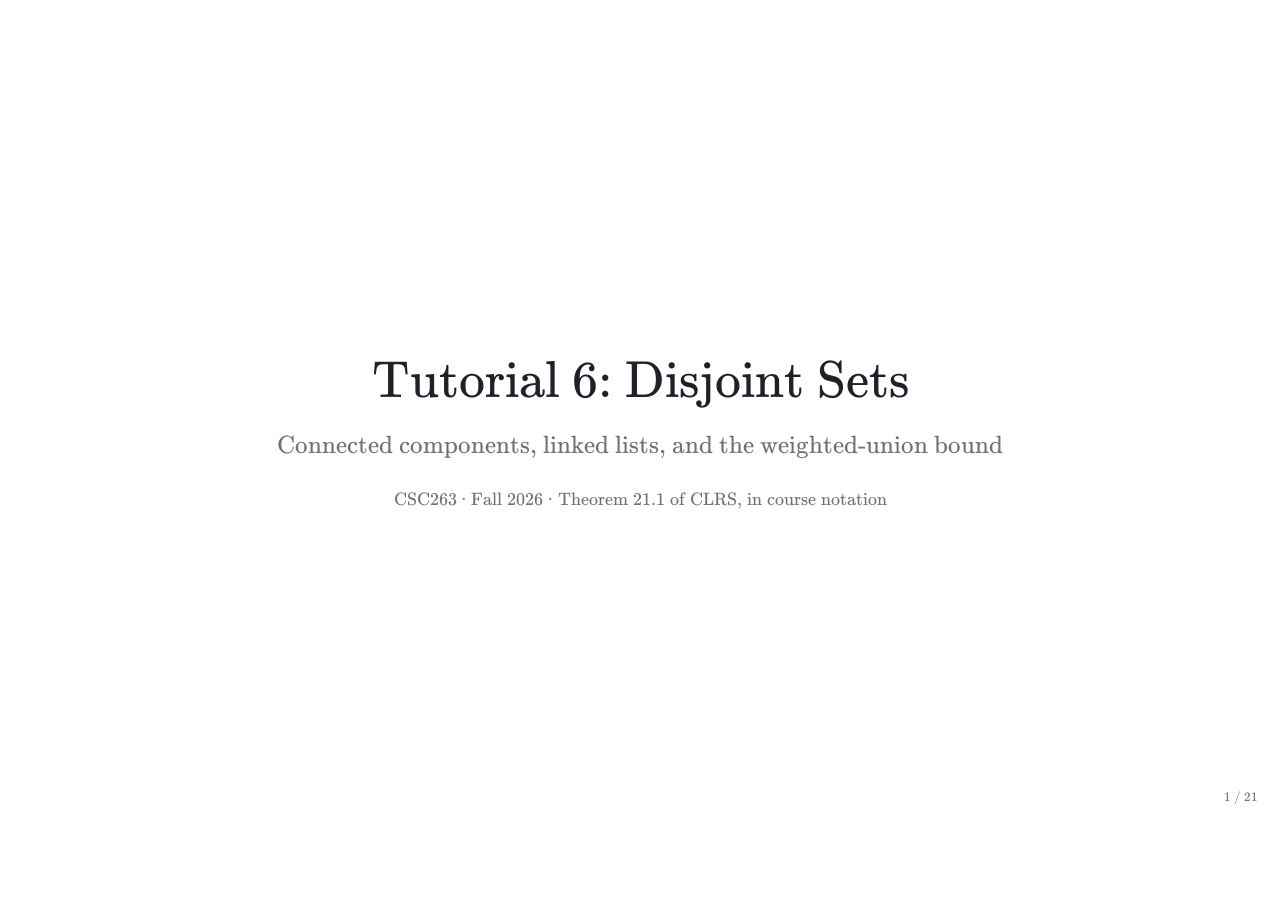
==== tutorials/csc263-t6-disjoint-sets/index.html @ 209a86c3 "Add CSC263 Tutorial 6 slides: disjoint sets Animated slide deck for Tutorial 6 (UNION/FIND): connect" ====
<!doctype html>
<html lang="en">
<head>
<meta charset="utf-8">
<meta name="viewport" content="width=device-width, initial-scale=1, viewport-fit=cover">
<title>Tutorial 6: Disjoint Sets</title>
<style>
@font-face{font-display:block;font-family:KaTeX_AMS;font-style:normal;font-weight:400;src:url([data-uri]) format("woff2")}@font-face{font-display:block;font-family:KaTeX_Caligraphic;font-style:normal;font-weight:700;src:url([data-uri]) format("woff2")}@font-face{font-display:block;font-family:KaTeX_Caligraphic;font-style:normal;font-weight:400;src:url([data-uri]) format("woff2")}@font-face{font-display:block;font-family:KaTeX_Fraktur;font-style:normal;font-weight:700;src:url([data-uri]) format("woff2")}@font-face{font-display:block;font-family:KaTeX_Fraktur;font-style:normal;font-weight:400;src:url([data-uri]) format("woff2")}@font-face{font-display:block;font-family:KaTeX_Main;font-style:normal;font-weight:700;src:url([data-uri]) format("woff2")}@font-face{font-display:block;font-family:KaTeX_Main;font-style:italic;font-weight:700;src:url([data-uri]) format("woff2")}@font-face{font-display:block;font-family:KaTeX_Main;font-style:italic;font-weight:400;src:url([data-uri]) format("woff2")}@font-face{font-display:block;font-family:KaTeX_Main;font-style:normal;font-weight:400;src:url([data-uri]) format("woff2")}@font-face{font-display:block;font-family:KaTeX_Math;font-style:italic;font-weight:700;src:url([data-uri]) format("woff2")}@font-face{font-display:block;font-family:KaTeX_Math;font-style:italic;font-weight:400;src:url([data-uri]) format("woff2")}@font-face{font-display:block;font-family:"KaTeX_SansSerif";font-style:normal;font-weight:700;src:url([data-uri]) format("woff2")}@font-face{font-display:block;font-family:"KaTeX_SansSerif";font-style:italic;font-weight:400;src:url([data-uri]) format("woff2")}@font-face{font-display:block;font-family:"KaTeX_SansSerif";font-style:normal;font-weight:400;src:url([data-uri]) format("woff2")}@font-face{font-display:block;font-family:KaTeX_Script;font-style:normal;font-weight:400;src:url([data-uri]) format("woff2")}@font-face{font-display:block;font-family:KaTeX_Size1;font-style:normal;font-weight:400;src:url([data-uri]) format("woff2")}@font-face{font-display:block;font-family:KaTeX_Size2;font-style:normal;font-weight:400;src:url([data-uri]) format("woff2")}@font-face{font-display:block;font-family:KaTeX_Size3;font-style:normal;font-weight:400;src:url([data-uri]) format("woff2")}@font-face{font-display:block;font-family:KaTeX_Size4;font-style:normal;font-weight:400;src:url([data-uri]) format("woff2")}@font-face{font-display:block;font-family:KaTeX_Typewriter;font-style:normal;font-weight:400;src:url([data-uri]) format("woff2")}.katex{font:normal 1.21em KaTeX_Main,math,Times New Roman,serif;line-height:1.2;position:relative;text-indent:0;text-rendering:auto}.katex *{-ms-high-contrast-adjust:none!important;border-color:currentColor}.katex .katex-version:after{content:"0.19.0"}.katex .katex-mathml{border:0;-webkit-clip-path:inset(50%);clip-path:inset(50%);height:1px;overflow:hidden;padding:0;position:absolute;width:1px}.katex .katex-html>.katex-newline{display:block}.katex .katex-base{position:relative;white-space:nowrap;width:-webkit-min-content;width:-moz-min-content;width:min-content}.katex .katex-base,.katex .katex-strut{display:inline-block}.katex .textbf{font-weight:700}.katex .textit{font-style:italic}.katex .textrm{font-family:KaTeX_Main}.katex .textsf{font-family:KaTeX_SansSerif}.katex .texttt{font-family:KaTeX_Typewriter}.katex .mathnormal{font-family:KaTeX_Math;font-style:italic}.katex .mathit{font-family:KaTeX_Main;font-style:italic}.katex .mathrm{font-style:normal}.katex .mathbf{font-family:KaTeX_Main;font-weight:700}.katex .boldsymbol{font-family:KaTeX_Math;font-style:italic;font-weight:700}.katex .amsrm,.katex .mathbb,.katex .textbb{font-family:KaTeX_AMS}.katex .mathcal{font-family:KaTeX_Caligraphic}.katex .mathfrak,.katex .textfrak{font-family:KaTeX_Fraktur}.katex .mathboldfrak,.katex .textboldfrak{font-family:KaTeX_Fraktur;font-weight:700}.katex .mathtt{font-family:KaTeX_Typewriter}.katex .mathscr,.katex .textscr{font-family:KaTeX_Script}.katex .mathsf,.katex .textsf{font-family:KaTeX_SansSerif}.katex .mathboldsf,.katex .textboldsf{font-family:KaTeX_SansSerif;font-weight:700}.katex .mathitsf,.katex .mathsfit,.katex .textitsf{font-family:KaTeX_SansSerif;font-style:italic}.katex .mainrm{font-family:KaTeX_Main;font-style:normal}.katex .vlist-t{border-collapse:collapse;display:inline-table;table-layout:fixed}.katex .vlist-r{display:table-row}.katex .vlist{display:table-cell;position:relative;vertical-align:bottom}.katex .vlist>span{display:block;height:0;position:relative}.katex .vlist>span>span{display:inline-block}.katex .vlist>span>.pstrut{overflow:hidden;width:0}.katex .vlist-t2{margin-right:-2px}.katex .vlist-s{display:table-cell;font-size:1px;min-width:2px;vertical-align:bottom;width:2px}.katex .katex-vbox{align-items:baseline;display:inline-flex;flex-direction:column}.katex .katex-thinbox{display:inline-flex;flex-direction:row;max-width:0;width:0}.katex .msupsub{text-align:left}.katex .mfrac>span>span{text-align:center}.katex .mfrac .frac-line{border-bottom-style:solid;display:inline-block;width:100%}.katex .katex-hdashline,.katex .katex-hline,.katex .katex-overline .overline-line,.katex .katex-rule,.katex .katex-underline .underline-line,.katex .mfrac .frac-line{min-height:1px}.katex .mspace{display:inline-block}.katex .katex-smash{display:inline;line-height:0}.katex .clap,.katex .llap,.katex .rlap{position:relative;width:0}.katex .clap>.katex-inner,.katex .llap>.katex-inner,.katex .rlap>.katex-inner{position:absolute}.katex .clap>.katex-fix,.katex .llap>.katex-fix,.katex .rlap>.katex-fix{display:inline-block}.katex .llap>.katex-inner{right:0}.katex .clap>.katex-inner,.katex .rlap>.katex-inner{left:0}.katex .clap>.katex-inner>span{margin-left:-50%;margin-right:50%}.katex .katex-rule{border:0 solid;display:inline-block;position:relative}.katex .katex-hline,.katex .katex-overline .overline-line,.katex .katex-underline .underline-line{border-bottom-style:solid;display:inline-block;width:100%}.katex .katex-hdashline{border-bottom-style:dashed;display:inline-block;width:100%}.katex .sqrt>.katex-root{margin-left:.2777777778em;margin-right:-.5555555556em}.katex .fontsize-ensurer.reset-size1.size1,.katex .katex-sizing.reset-size1.size1{font-size:1em}.katex .fontsize-ensurer.reset-size1.size2,.katex .katex-sizing.reset-size1.size2{font-size:1.2em}.katex .fontsize-ensurer.reset-size1.size3,.katex .katex-sizing.reset-size1.size3{font-size:1.4em}.katex .fontsize-ensurer.reset-size1.size4,.katex .katex-sizing.reset-size1.size4{font-size:1.6em}.katex .fontsize-ensurer.reset-size1.size5,.katex .katex-sizing.reset-size1.size5{font-size:1.8em}.katex .fontsize-ensurer.reset-size1.size6,.katex .katex-sizing.reset-size1.size6{font-size:2em}.katex .fontsize-ensurer.reset-size1.size7,.katex .katex-sizing.reset-size1.size7{font-size:2.4em}.katex .fontsize-ensurer.reset-size1.size8,.katex .katex-sizing.reset-size1.size8{font-size:2.88em}.katex .fontsize-ensurer.reset-size1.size9,.katex .katex-sizing.reset-size1.size9{font-size:3.456em}.katex .fontsize-ensurer.reset-size1.size10,.katex .katex-sizing.reset-size1.size10{font-size:4.148em}.katex .fontsize-ensurer.reset-size1.size11,.katex .katex-sizing.reset-size1.size11{font-size:4.976em}.katex .fontsize-ensurer.reset-size2.size1,.katex .katex-sizing.reset-size2.size1{font-size:.8333333333em}.katex .fontsize-ensurer.reset-size2.size2,.katex .katex-sizing.reset-size2.size2{font-size:1em}.katex .fontsize-ensurer.reset-size2.size3,.katex .katex-sizing.reset-size2.size3{font-size:1.1666666667em}.katex .fontsize-ensurer.reset-size2.size4,.katex .katex-sizing.reset-size2.size4{font-size:1.3333333333em}.katex .fontsize-ensurer.reset-size2.size5,.katex .katex-sizing.reset-size2.size5{font-size:1.5em}.katex .fontsize-ensurer.reset-size2.size6,.katex .katex-sizing.reset-size2.size6{font-size:1.6666666667em}.katex .fontsize-ensurer.reset-size2.size7,.katex .katex-sizing.reset-size2.size7{font-size:2em}.katex .fontsize-ensurer.reset-size2.size8,.katex .katex-sizing.reset-size2.size8{font-size:2.4em}.katex .fontsize-ensurer.reset-size2.size9,.katex .katex-sizing.reset-size2.size9{font-size:2.88em}.katex .fontsize-ensurer.reset-size2.size10,.katex .katex-sizing.reset-size2.size10{font-size:3.4566666667em}.katex .fontsize-ensurer.reset-size2.size11,.katex .katex-sizing.reset-size2.size11{font-size:4.1466666667em}.katex .fontsize-ensurer.reset-size3.size1,.katex .katex-sizing.reset-size3.size1{font-size:.7142857143em}.katex .fontsize-ensurer.reset-size3.size2,.katex .katex-sizing.reset-size3.size2{font-size:.8571428571em}.katex .fontsize-ensurer.reset-size3.size3,.katex .katex-sizing.reset-size3.size3{font-size:1em}.katex .fontsize-ensurer.reset-size3.size4,.katex .katex-sizing.reset-size3.size4{font-size:1.1428571429em}.katex .fontsize-ensurer.reset-size3.size5,.katex .katex-sizing.reset-size3.size5{font-size:1.2857142857em}.katex .fontsize-ensurer.reset-size3.size6,.katex .katex-sizing.reset-size3.size6{font-size:1.4285714286em}.katex .fontsize-ensurer.reset-size3.size7,.katex .katex-sizing.reset-size3.size7{font-size:1.7142857143em}.katex .fontsize-ensurer.reset-size3.size8,.katex .katex-sizing.reset-size3.size8{font-size:2.0571428571em}.katex .fontsize-ensurer.reset-size3.size9,.katex .katex-sizing.reset-size3.size9{font-size:2.4685714286em}.katex .fontsize-ensurer.reset-size3.size10,.katex .katex-sizing.reset-size3.size10{font-size:2.9628571429em}.katex .fontsize-ensurer.reset-size3.size11,.katex .katex-sizing.reset-size3.size11{font-size:3.5542857143em}.katex .fontsize-ensurer.reset-size4.size1,.katex .katex-sizing.reset-size4.size1{font-size:.625em}.katex .fontsize-ensurer.reset-size4.size2,.katex .katex-sizing.reset-size4.size2{font-size:.75em}.katex .fontsize-ensurer.reset-size4.size3,.katex .katex-sizing.reset-size4.size3{font-size:.875em}.katex .fontsize-ensurer.reset-size4.size4,.katex .katex-sizing.reset-size4.size4{font-size:1em}.katex .fontsize-ensurer.reset-size4.size5,.katex .katex-sizing.reset-size4.size5{font-size:1.125em}.katex .fontsize-ensurer.reset-size4.size6,.katex .katex-sizing.reset-size4.size6{font-size:1.25em}.katex .fontsize-ensurer.reset-size4.size7,.katex .katex-sizing.reset-size4.size7{font-size:1.5em}.katex .fontsize-ensurer.reset-size4.size8,.katex .katex-sizing.reset-size4.size8{font-size:1.8em}.katex .fontsize-ensurer.reset-size4.size9,.katex .katex-sizing.reset-size4.size9{font-size:2.16em}.katex .fontsize-ensurer.reset-size4.size10,.katex .katex-sizing.reset-size4.size10{font-size:2.5925em}.katex .fontsize-ensurer.reset-size4.size11,.katex .katex-sizing.reset-size4.size11{font-size:3.11em}.katex .fontsize-ensurer.reset-size5.size1,.katex .katex-sizing.reset-size5.size1{font-size:.5555555556em}.katex .fontsize-ensurer.reset-size5.size2,.katex .katex-sizing.reset-size5.size2{font-size:.6666666667em}.katex .fontsize-ensurer.reset-size5.size3,.katex .katex-sizing.reset-size5.size3{font-size:.7777777778em}.katex .fontsize-ensurer.reset-size5.size4,.katex .katex-sizing.reset-size5.size4{font-size:.8888888889em}.katex .fontsize-ensurer.reset-size5.size5,.katex .katex-sizing.reset-size5.size5{font-size:1em}.katex .fontsize-ensurer.reset-size5.size6,.katex .katex-sizing.reset-size5.size6{font-size:1.1111111111em}.katex .fontsize-ensurer.reset-size5.size7,.katex .katex-sizing.reset-size5.size7{font-size:1.3333333333em}.katex .fontsize-ensurer.reset-size5.size8,.katex .katex-sizing.reset-size5.size8{font-size:1.6em}.katex .fontsize-ensurer.reset-size5.size9,.katex .katex-sizing.reset-size5.size9{font-size:1.92em}.katex .fontsize-ensurer.reset-size5.size10,.katex .katex-sizing.reset-size5.size10{font-size:2.3044444444em}.katex .fontsize-ensurer.reset-size5.size11,.katex .katex-sizing.reset-size5.size11{font-size:2.7644444444em}.katex .fontsize-ensurer.reset-size6.size1,.katex .katex-sizing.reset-size6.size1{font-size:.5em}.katex .fontsize-ensurer.reset-size6.size2,.katex .katex-sizing.reset-size6.size2{font-size:.6em}.katex .fontsize-ensurer.reset-size6.size3,.katex .katex-sizing.reset-size6.size3{font-size:.7em}.katex .fontsize-ensurer.reset-size6.size4,.katex .katex-sizing.reset-size6.size4{font-size:.8em}.katex .fontsize-ensurer.reset-size6.size5,.katex .katex-sizing.reset-size6.size5{font-size:.9em}.katex .fontsize-ensurer.reset-size6.size6,.katex .katex-sizing.reset-size6.size6{font-size:1em}.katex .fontsize-ensurer.reset-size6.size7,.katex .katex-sizing.reset-size6.size7{font-size:1.2em}.katex .fontsize-ensurer.reset-size6.size8,.katex .katex-sizing.reset-size6.size8{font-size:1.44em}.katex .fontsize-ensurer.reset-size6.size9,.katex .katex-sizing.reset-size6.size9{font-size:1.728em}.katex .fontsize-ensurer.reset-size6.size10,.katex .katex-sizing.reset-size6.size10{font-size:2.074em}.katex .fontsize-ensurer.reset-size6.size11,.katex .katex-sizing.reset-size6.size11{font-size:2.488em}.katex .fontsize-ensurer.reset-size7.size1,.katex .katex-sizing.reset-size7.size1{font-size:.4166666667em}.katex .fontsize-ensurer.reset-size7.size2,.katex .katex-sizing.reset-size7.size2{font-size:.5em}.katex .fontsize-ensurer.reset-size7.size3,.katex .katex-sizing.reset-size7.size3{font-size:.5833333333em}.katex .fontsize-ensurer.reset-size7.size4,.katex .katex-sizing.reset-size7.size4{font-size:.6666666667em}.katex .fontsize-ensurer.reset-size7.size5,.katex .katex-sizing.reset-size7.size5{font-size:.75em}.katex .fontsize-ensurer.reset-size7.size6,.katex .katex-sizing.reset-size7.size6{font-size:.8333333333em}.katex .fontsize-ensurer.reset-size7.size7,.katex .katex-sizing.reset-size7.size7{font-size:1em}.katex .fontsize-ensurer.reset-size7.size8,.katex .katex-sizing.reset-size7.size8{font-size:1.2em}.katex .fontsize-ensurer.reset-size7.size9,.katex .katex-sizing.reset-size7.size9{font-size:1.44em}.katex .fontsize-ensurer.reset-size7.size10,.katex .katex-sizing.reset-size7.size10{font-size:1.7283333333em}.katex .fontsize-ensurer.reset-size7.size11,.katex .katex-sizing.reset-size7.size11{font-size:2.0733333333em}.katex .fontsize-ensurer.reset-size8.size1,.katex .katex-sizing.reset-size8.size1{font-size:.3472222222em}.katex .fontsize-ensurer.reset-size8.size2,.katex .katex-sizing.reset-size8.size2{font-size:.4166666667em}.katex .fontsize-ensurer.reset-size8.size3,.katex .katex-sizing.reset-size8.size3{font-size:.4861111111em}.katex .fontsize-ensurer.reset-size8.size4,.katex .katex-sizing.reset-size8.size4{font-size:.5555555556em}.katex .fontsize-ensurer.reset-size8.size5,.katex .katex-sizing.reset-size8.size5{font-size:.625em}.katex .fontsize-ensurer.reset-size8.size6,.katex .katex-sizing.reset-size8.size6{font-size:.6944444444em}.katex .fontsize-ensurer.reset-size8.size7,.katex .katex-sizing.reset-size8.size7{font-size:.8333333333em}.katex .fontsize-ensurer.reset-size8.size8,.katex .katex-sizing.reset-size8.size8{font-size:1em}.katex .fontsize-ensurer.reset-size8.size9,.katex .katex-sizing.reset-size8.size9{font-size:1.2em}.katex .fontsize-ensurer.reset-size8.size10,.katex .katex-sizing.reset-size8.size10{font-size:1.4402777778em}.katex .fontsize-ensurer.reset-size8.size11,.katex .katex-sizing.reset-size8.size11{font-size:1.7277777778em}.katex .fontsize-ensurer.reset-size9.size1,.katex .katex-sizing.reset-size9.size1{font-size:.2893518519em}.katex .fontsize-ensurer.reset-size9.size2,.katex .katex-sizing.reset-size9.size2{font-size:.3472222222em}.katex .fontsize-ensurer.reset-size9.size3,.katex .katex-sizing.reset-size9.size3{font-size:.4050925926em}.katex .fontsize-ensurer.reset-size9.size4,.katex .katex-sizing.reset-size9.size4{font-size:.462962963em}.katex .fontsize-ensurer.reset-size9.size5,.katex .katex-sizing.reset-size9.size5{font-size:.5208333333em}.katex .fontsize-ensurer.reset-size9.size6,.katex .katex-sizing.reset-size9.size6{font-size:.5787037037em}.katex .fontsize-ensurer.reset-size9.size7,.katex .katex-sizing.reset-size9.size7{font-size:.6944444444em}.katex .fontsize-ensurer.reset-size9.size8,.katex .katex-sizing.reset-size9.size8{font-size:.8333333333em}.katex .fontsize-ensurer.reset-size9.size9,.katex .katex-sizing.reset-size9.size9{font-size:1em}.katex .fontsize-ensurer.reset-size9.size10,.katex .katex-sizing.reset-size9.size10{font-size:1.2002314815em}.katex .fontsize-ensurer.reset-size9.size11,.katex .katex-sizing.reset-size9.size11{font-size:1.4398148148em}.katex .fontsize-ensurer.reset-size10.size1,.katex .katex-sizing.reset-size10.size1{font-size:.2410800386em}.katex .fontsize-ensurer.reset-size10.size2,.katex .katex-sizing.reset-size10.size2{font-size:.2892960463em}.katex .fontsize-ensurer.reset-size10.size3,.katex .katex-sizing.reset-size10.size3{font-size:.337512054em}.katex .fontsize-ensurer.reset-size10.size4,.katex .katex-sizing.reset-size10.size4{font-size:.3857280617em}.katex .fontsize-ensurer.reset-size10.size5,.katex .katex-sizing.reset-size10.size5{font-size:.4339440694em}.katex .fontsize-ensurer.reset-size10.size6,.katex .katex-sizing.reset-size10.size6{font-size:.4821600771em}.katex .fontsize-ensurer.reset-size10.size7,.katex .katex-sizing.reset-size10.size7{font-size:.5785920926em}.katex .fontsize-ensurer.reset-size10.size8,.katex .katex-sizing.reset-size10.size8{font-size:.6943105111em}.katex .fontsize-ensurer.reset-size10.size9,.katex .katex-sizing.reset-size10.size9{font-size:.8331726133em}.katex .fontsize-ensurer.reset-size10.size10,.katex .katex-sizing.reset-size10.size10{font-size:1em}.katex .fontsize-ensurer.reset-size10.size11,.katex .katex-sizing.reset-size10.size11{font-size:1.1996142719em}.katex .fontsize-ensurer.reset-size11.size1,.katex .katex-sizing.reset-size11.size1{font-size:.2009646302em}.katex .fontsize-ensurer.reset-size11.size2,.katex .katex-sizing.reset-size11.size2{font-size:.2411575563em}.katex .fontsize-ensurer.reset-size11.size3,.katex .katex-sizing.reset-size11.size3{font-size:.2813504823em}.katex .fontsize-ensurer.reset-size11.size4,.katex .katex-sizing.reset-size11.size4{font-size:.3215434084em}.katex .fontsize-ensurer.reset-size11.size5,.katex .katex-sizing.reset-size11.size5{font-size:.3617363344em}.katex .fontsize-ensurer.reset-size11.size6,.katex .katex-sizing.reset-size11.size6{font-size:.4019292605em}.katex .fontsize-ensurer.reset-size11.size7,.katex .katex-sizing.reset-size11.size7{font-size:.4823151125em}.katex .fontsize-ensurer.reset-size11.size8,.katex .katex-sizing.reset-size11.size8{font-size:.578778135em}.katex .fontsize-ensurer.reset-size11.size9,.katex .katex-sizing.reset-size11.size9{font-size:.6945337621em}.katex .fontsize-ensurer.reset-size11.size10,.katex .katex-sizing.reset-size11.size10{font-size:.8336012862em}.katex .fontsize-ensurer.reset-size11.size11,.katex .katex-sizing.reset-size11.size11{font-size:1em}.katex .delimsizing.size1{font-family:KaTeX_Size1}.katex .delimsizing.size2{font-family:KaTeX_Size2}.katex .delimsizing.size3{font-family:KaTeX_Size3}.katex .delimsizing.size4{font-family:KaTeX_Size4}.katex .delimsizing.mult .delim-size1>span{font-family:KaTeX_Size1}.katex .delimsizing.mult .delim-size4>span{font-family:KaTeX_Size4}.katex .nulldelimiter{display:inline-block;width:.12em}.katex .delimcenter,.katex .op-symbol{position:relative}.katex .op-symbol.small-op{font-family:KaTeX_Size1}.katex .op-symbol.large-op{font-family:KaTeX_Size2}.katex .katex-accent>.vlist-t,.katex .op-limits>.vlist-t{text-align:center}.katex .katex-accent .accent-body{position:relative}.katex .katex-accent .accent-body:not(.accent-full){width:0}.katex .katex-overlay{display:block}.katex .mtable .vertical-separator{display:inline-block;min-width:1px}.katex .mtable .arraycolsep{display:inline-block}.katex .mtable .col-align-c>.vlist-t{text-align:center}.katex .mtable .col-align-l>.vlist-t{text-align:left}.katex .mtable .col-align-r>.vlist-t{text-align:right}.katex .svg-align{text-align:left}.katex svg{fill:currentColor;stroke:currentColor;display:block;height:inherit;position:absolute;width:100%}.katex svg path{stroke:none}.katex svg{fill-rule:nonzero;fill-opacity:1;stroke-width:1;stroke-linecap:butt;stroke-linejoin:miter;stroke-miterlimit:4;stroke-dasharray:none;stroke-dashoffset:0;stroke-opacity:1}.katex img{border-style:none;max-height:none;max-width:none;min-height:0;min-width:0}.katex .katex-stretchy{display:block;overflow:hidden;position:relative;width:100%}.katex .katex-stretchy:after,.katex .katex-stretchy:before{content:""}.katex .hide-tail{overflow:hidden;position:relative;width:100%}.katex .halfarrow-left{left:0;overflow:hidden;position:absolute;width:50.2%}.katex .halfarrow-right{overflow:hidden;position:absolute;right:0;width:50.2%}.katex .brace-left{left:0;overflow:hidden;position:absolute;width:25.1%}.katex .brace-center{left:25%;overflow:hidden;position:absolute;width:50%}.katex .brace-right{overflow:hidden;position:absolute;right:0;width:25.1%}.katex .x-arrow-pad{padding:0 .5em}.katex .cd-arrow-pad{padding:0 .55556em 0 .27778em}.katex .mover,.katex .munder,.katex .x-arrow{text-align:center}.katex .boxpad{padding:0 .3em}.katex .fbox,.katex .fcolorbox{border:.04em solid;box-sizing:border-box}.katex .cancel-pad{padding:0 .2em}.katex .cancel-lap{margin-left:-.2em;margin-right:-.2em}.katex .katex-sout{border-bottom-style:solid;border-bottom-width:.08em}.katex .angl{border-right:.049em solid;border-top:.049em solid;box-sizing:border-box;margin-right:.03889em}.katex .anglpad{padding:0 .03889em}.katex .reflectbox{display:inline-block;transform:scaleX(-1)}.katex .eqn-num:before{content:"(" counter(katexEqnNo) ")";counter-increment:katexEqnNo}.katex .mml-eqn-num:before{content:"(" counter(mmlEqnNo) ")";counter-increment:mmlEqnNo}.katex .mtr-glue{width:50%}.katex .cd-vert-arrow{display:inline-block;position:relative}.katex .cd-label-left{display:inline-block;position:absolute;right:calc(50% + .3em);text-align:left}.katex .cd-label-right{display:inline-block;left:calc(50% + .3em);position:absolute;text-align:right}.katex-display{display:block;margin:1em 0;text-align:center}.katex-display>.katex{display:block;text-align:center;white-space:nowrap}.katex-display>.katex>.katex-html{display:block;position:relative}.katex-display>.katex>.katex-html>.katex-tag{position:absolute;right:0}.katex-display.leqno>.katex>.katex-html>.katex-tag{left:0;right:auto}.katex-display.fleqn>.katex{padding-left:2em;text-align:left}body{counter-reset:katexEqnNo mmlEqnNo}

:root{--ink:#1E2128; --muted:#6B7079}
html,body{margin:0; height:100%; background:#fff; overflow:hidden}
#stage{position:absolute; left:50%; top:50%; width:1280px; height:720px; background:#fff; color:var(--ink);
  font-family:KaTeX_Main,"Times New Roman",serif; transform-origin:50% 50%; -webkit-font-smoothing:antialiased}
#scene{position:absolute; left:0; top:0}
#labels{position:absolute; left:0; top:0; width:1280px; height:720px}
.lab{position:absolute; white-space:nowrap; line-height:1.25; color:var(--ink)}
#head,#sub,#cap,#foot,#num{position:absolute; transition:opacity .22s ease}
#head{left:60px; top:30px; width:1160px; font-size:34px; line-height:1.2}
#sub{left:60px; top:80px; width:1160px; font-size:20px; color:var(--muted)}
#cap{left:60px; top:648px; width:1160px; font-size:20px; line-height:1.3}
#foot{left:24px; top:699px; width:1160px; font-size:12px; line-height:1.2; color:#A3A9B1; white-space:nowrap; overflow:hidden}
#foot sup{font-size:0.8em; margin-right:2px}
#num{right:22px; top:699px; font-size:13px; color:var(--muted)}
.fnm{font-size:0.5em; color:#9AA0A8; vertical-align:super; margin-left:1px; line-height:0}
#pause{display:none; position:absolute; left:14px; top:10px; font:13px/1 sans-serif; color:#D45D00}
.muted{color:var(--muted)}
.big{font-size:52px}
.tbl{border-collapse:collapse; font-size:20px; white-space:normal}
.tbl td,.tbl th{padding:9px 16px; text-align:left; vertical-align:top; border-bottom:1px solid #E3E5E8}
.tbl th{font-weight:normal; color:var(--muted); font-size:17px}
.ok{color:#009C71} .gap{color:#D45D00} .bad{color:#B85498}
.box{border:1px solid #C4C8CE; border-radius:6px; padding:10px 16px; white-space:normal}
@media (prefers-reduced-motion: reduce){#head,#sub,#cap,#foot{transition:none}}
.bgw{background:#fff; padding:0 3px; border-radius:3px}

</style>
</head>
<body>
<div id="stage">
  <svg id="scene" viewBox="0 0 1280 720" width="1280" height="720"><defs><clipPath id="wclip"><rect x="30" y="108" width="660" height="532"/></clipPath></defs><g clip-path="url(#wclip)"><g id="layer0"></g><g id="layer1"></g><g id="layer2"></g><g id="layer3"></g></g><g id="layer4"></g></svg>
  <div id="labels"></div>
  <div id="head"></div><div id="sub"></div><div id="cap"></div><div id="foot"></div><div id="num"></div>
  <div id="pause">❚❚ paused</div>
</div>
<script>window.DECK = {"elements":[{"id":"cam","type":"cam","z":1,"init":{"s":1,"fx":0,"fy":0,"px":0,"py":0}},{"id":"title","type":"label","z":1,"init":{"x":640,"y":290,"s":1,"color":"#1E2128","ox":0,"oy":0},"html":"Tutorial 6: Disjoint Sets","size":52,"an":"c","cls":"","ui":true},{"id":"title_sub","type":"label","z":1,"init":{"x":640,"y":356,"s":1,"color":"#6B7079","ox":0,"oy":0},"html":"Connected components, linked lists, and the weighted-union bound","size":25,"an":"c","cls":"","ui":true},{"id":"title_src","type":"label","z":1,"init":{"x":640,"y":410,"s":1,"color":"#6B7079","ox":0,"oy":0},"html":"CSC263 \u00b7 Fall 2026 \u00b7 Theorem 21.1 of CLRS, in course notation","size":18,"an":"c","cls":"","ui":true},{"id":"tbl_adt","type":"label","z":1,"init":{"x":100,"y":330,"s":1,"color":"#1E2128","ox":0,"oy":0},"html":"<table class=\"tbl\" style=\"width:1080px\"><tr><th style=\"width:250px\">Operation</th><th>What it does</th></tr><tr><td>FIND-SET(<span class=\"katex\"><span class=\"katex-html\" aria-hidden=\"true\"><span class=\"katex-base\"><span class=\"katex-strut\" style=\"height:0.4306em;\"></span><span class=\"mord mathnormal\">x</span></span></span></span>)</td><td>Returns the representative of the set that contains <span class=\"katex\"><span class=\"katex-html\" aria-hidden=\"true\"><span class=\"katex-base\"><span class=\"katex-strut\" style=\"height:0.4306em;\"></span><span class=\"mord mathnormal\">x</span></span></span></span>.</td></tr><tr><td>UNION(<span class=\"katex\"><span class=\"katex-html\" aria-hidden=\"true\"><span class=\"katex-base\"><span class=\"katex-strut\" style=\"height:0.625em;vertical-align:-0.1944em;\"></span><span class=\"mord mathnormal\">x</span><span class=\"mpunct\">,</span><span class=\"mspace\" style=\"margin-right:0.1667em;\"></span><span class=\"mord mathnormal\" style=\"margin-right:0.0359em;\">y</span></span></span></span>)</td><td><span class=\"katex\"><span class=\"katex-html\" aria-hidden=\"true\"><span class=\"katex-base\"><span class=\"katex-strut\" style=\"height:0.4306em;\"></span><span class=\"mord mathnormal\">x</span></span></span></span> and <span class=\"katex\"><span class=\"katex-html\" aria-hidden=\"true\"><span class=\"katex-base\"><span class=\"katex-strut\" style=\"height:0.625em;vertical-align:-0.1944em;\"></span><span class=\"mord mathnormal\" style=\"margin-right:0.0359em;\">y</span></span></span></span> are representatives of two different sets. Merges the two sets into one, with one representative.</td></tr><tr><td>Start</td><td>The <span class=\"katex\"><span class=\"katex-html\" aria-hidden=\"true\"><span class=\"katex-base\"><span class=\"katex-strut\" style=\"height:0.4306em;\"></span><span class=\"mord mathnormal\">n</span></span></span></span> elements begin as singleton sets <span class=\"katex\"><span class=\"katex-html\" aria-hidden=\"true\"><span class=\"katex-base\"><span class=\"katex-strut\" style=\"height:1em;vertical-align:-0.25em;\"></span><span class=\"mopen\">{</span><span class=\"mord mathnormal\" style=\"margin-right:0.0359em;\">v</span><span class=\"mclose\">}</span></span></span></span>. (CLRS creates them with MAKE-SET(<span class=\"katex\"><span class=\"katex-html\" aria-hidden=\"true\"><span class=\"katex-base\"><span class=\"katex-strut\" style=\"height:0.4306em;\"></span><span class=\"mord mathnormal\" style=\"margin-right:0.0359em;\">v</span></span></span></span>).)</td></tr></table>","size":21,"an":"l","cls":"","ui":true},{"id":"ui_adt1","type":"label","z":1,"init":{"x":100,"y":175,"s":1,"color":"#1E2128","ox":0,"oy":0},"html":"A collection <span class=\"katex\"><span class=\"katex-html\" aria-hidden=\"true\"><span class=\"katex-base\"><span class=\"katex-strut\" style=\"height:0.6833em;\"></span><span class=\"mord mathcal\" style=\"margin-right:0.075em;\">S</span><span class=\"mspace\" style=\"margin-right:0.2778em;\"></span><span class=\"mrel\">=</span><span class=\"mspace\" style=\"margin-right:0.2778em;\"></span></span><span class=\"katex-base\"><span class=\"katex-strut\" style=\"height:1em;vertical-align:-0.25em;\"></span><span class=\"mopen\">{</span><span class=\"mord\"><span class=\"mord mathnormal\" style=\"margin-right:0.0576em;\">S</span><span class=\"msupsub\"><span class=\"vlist-t vlist-t2\"><span class=\"vlist-r\"><span class=\"vlist\" style=\"height:0.3011em;\"><span style=\"top:-2.55em;margin-left:-0.0576em;margin-right:0.05em;\"><span class=\"pstrut\" style=\"height:2.7em;\"></span><span class=\"katex-sizing reset-size6 size3 mtight\"><span class=\"mord mtight\">1</span></span></span></span><span class=\"vlist-s\">\u200b</span></span><span class=\"vlist-r\"><span class=\"vlist\" style=\"height:0.15em;\"><span></span></span></span></span></span></span><span class=\"mpunct\">,</span><span class=\"mspace\" style=\"margin-right:0.1667em;\"></span><span class=\"minner\">\u2026</span><span class=\"mspace\" style=\"margin-right:0.1667em;\"></span><span class=\"mpunct\">,</span><span class=\"mspace\" style=\"margin-right:0.1667em;\"></span><span class=\"mord\"><span class=\"mord mathnormal\" style=\"margin-right:0.0576em;\">S</span><span class=\"msupsub\"><span class=\"vlist-t vlist-t2\"><span class=\"vlist-r\"><span class=\"vlist\" style=\"height:0.3361em;\"><span style=\"top:-2.55em;margin-left:-0.0576em;margin-right:0.05em;\"><span class=\"pstrut\" style=\"height:2.7em;\"></span><span class=\"katex-sizing reset-size6 size3 mtight\"><span class=\"mord mathnormal mtight\" style=\"margin-right:0.0315em;\">k</span></span></span></span><span class=\"vlist-s\">\u200b</span></span><span class=\"vlist-r\"><span class=\"vlist\" style=\"height:0.15em;\"><span></span></span></span></span></span></span><span class=\"mclose\">}</span></span></span></span> of disjoint sets. Each set is named by a representative, one of its members.","size":21,"an":"l","cls":"","ui":true},{"id":"tbl_conv","type":"label","z":1,"init":{"x":80,"y":360,"s":1,"color":"#1E2128","ox":0,"oy":0},"html":"<table class=\"tbl\" style=\"width:1120px\"><tr><th style=\"width:170px\">Topic</th><th style=\"width:470px\">In this course</th><th>In CLRS</th></tr><tr><td>UNION(<span class=\"katex\"><span class=\"katex-html\" aria-hidden=\"true\"><span class=\"katex-base\"><span class=\"katex-strut\" style=\"height:0.625em;vertical-align:-0.1944em;\"></span><span class=\"mord mathnormal\">x</span><span class=\"mpunct\">,</span><span class=\"mspace\" style=\"margin-right:0.1667em;\"></span><span class=\"mord mathnormal\" style=\"margin-right:0.0359em;\">y</span></span></span></span>)</td><td><span class=\"katex\"><span class=\"katex-html\" aria-hidden=\"true\"><span class=\"katex-base\"><span class=\"katex-strut\" style=\"height:0.625em;vertical-align:-0.1944em;\"></span><span class=\"mord mathnormal\">x</span><span class=\"mpunct\">,</span><span class=\"mspace\" style=\"margin-right:0.1667em;\"></span><span class=\"mord mathnormal\" style=\"margin-right:0.0359em;\">y</span></span></span></span> are <b>representatives</b> of different sets</td><td><span class=\"katex\"><span class=\"katex-html\" aria-hidden=\"true\"><span class=\"katex-base\"><span class=\"katex-strut\" style=\"height:0.625em;vertical-align:-0.1944em;\"></span><span class=\"mord mathnormal\">x</span><span class=\"mpunct\">,</span><span class=\"mspace\" style=\"margin-right:0.1667em;\"></span><span class=\"mord mathnormal\" style=\"margin-right:0.0359em;\">y</span></span></span></span> are any elements. CLRS-UNION(<span class=\"katex\"><span class=\"katex-html\" aria-hidden=\"true\"><span class=\"katex-base\"><span class=\"katex-strut\" style=\"height:0.625em;vertical-align:-0.1944em;\"></span><span class=\"mord mathnormal\">x</span><span class=\"mpunct\">,</span><span class=\"mspace\" style=\"margin-right:0.1667em;\"></span><span class=\"mord mathnormal\" style=\"margin-right:0.0359em;\">y</span></span></span></span>) = UNION(FIND(<span class=\"katex\"><span class=\"katex-html\" aria-hidden=\"true\"><span class=\"katex-base\"><span class=\"katex-strut\" style=\"height:0.4306em;\"></span><span class=\"mord mathnormal\">x</span></span></span></span>), FIND(<span class=\"katex\"><span class=\"katex-html\" aria-hidden=\"true\"><span class=\"katex-base\"><span class=\"katex-strut\" style=\"height:0.625em;vertical-align:-0.1944em;\"></span><span class=\"mord mathnormal\" style=\"margin-right:0.0359em;\">y</span></span></span></span>))</td></tr><tr><td><span class=\"katex\"><span class=\"katex-html\" aria-hidden=\"true\"><span class=\"katex-base\"><span class=\"katex-strut\" style=\"height:0.4306em;\"></span><span class=\"mord mathnormal\">n</span></span></span></span> and <span class=\"katex\"><span class=\"katex-html\" aria-hidden=\"true\"><span class=\"katex-base\"><span class=\"katex-strut\" style=\"height:0.4306em;\"></span><span class=\"mord mathnormal\">m</span></span></span></span></td><td><span class=\"katex\"><span class=\"katex-html\" aria-hidden=\"true\"><span class=\"katex-base\"><span class=\"katex-strut\" style=\"height:0.4306em;\"></span><span class=\"mord mathnormal\">n</span></span></span></span> = number of elements, <span class=\"katex\"><span class=\"katex-html\" aria-hidden=\"true\"><span class=\"katex-base\"><span class=\"katex-strut\" style=\"height:0.4306em;\"></span><span class=\"mord mathnormal\">m</span></span></span></span> = number of <b>FIND-SETs</b></td><td><span class=\"katex\"><span class=\"katex-html\" aria-hidden=\"true\"><span class=\"katex-base\"><span class=\"katex-strut\" style=\"height:0.4306em;\"></span><span class=\"mord mathnormal\">m</span></span></span></span> = total number of operations</td></tr><tr><td>Forest version</td><td>Weighted union: the tree with fewer nodes goes under the root of the larger one</td><td>Union by rank</td></tr></table>","size":20,"an":"l","cls":"","ui":true},{"id":"div1","type":"label","z":1,"init":{"x":640,"y":320,"s":1,"color":"#1E2128","ox":0,"oy":0},"html":"Part 1: Connected Components","size":48,"an":"c","cls":"","ui":true},{"id":"div1s","type":"label","z":1,"init":{"x":640,"y":380,"s":1,"color":"#6B7079","ox":0,"oy":0},"html":"An application of UNION / FIND","size":22,"an":"c","cls":"","ui":true},{"id":"N_a","type":"pt","z":2,"init":{"cx":110,"cy":190,"r":19,"fill":"#FFFFFF","fop":1,"stroke":"#1E2128","sw":1.5}},{"id":"L_a","type":"label","z":1,"init":{"x":110,"y":190,"s":1,"color":"#1E2128","ox":0,"oy":0},"html":"<span class=\"katex\"><span class=\"katex-html\" aria-hidden=\"true\"><span class=\"katex-base\"><span class=\"katex-strut\" style=\"height:0.4306em;\"></span><span class=\"mord mathnormal\">a</span></span></span></span>","size":22,"an":"c","cls":"","ui":false},{"id":"N_b","type":"pt","z":2,"init":{"cx":410,"cy":190,"r":19,"fill":"#FFFFFF","fop":1,"stroke":"#1E2128","sw":1.5}},{"id":"L_b","type":"label","z":1,"init":{"x":410,"y":190,"s":1,"color":"#1E2128","ox":0,"oy":0},"html":"<span class=\"katex\"><span class=\"katex-html\" aria-hidden=\"true\"><span class=\"katex-base\"><span class=\"katex-strut\" style=\"height:0.6944em;\"></span><span class=\"mord mathnormal\">b</span></span></span></span>","size":22,"an":"c","cls":"","ui":false},{"id":"N_c","type":"pt","z":2,"init":{"cx":580,"cy":190,"r":19,"fill":"#FFFFFF","fop":1,"stroke":"#1E2128","sw":1.5}},{"id":"L_c","type":"label","z":1,"init":{"x":580,"y":190,"s":1,"color":"#1E2128","ox":0,"oy":0},"html":"<span class=\"katex\"><span class=\"katex-html\" aria-hidden=\"true\"><span class=\"katex-base\"><span class=\"katex-strut\" style=\"height:0.4306em;\"></span><span class=\"mord mathnormal\">c</span></span></span></span>","size":22,"an":"c","cls":"","ui":false},{"id":"N_d","type":"pt","z":2,"init":{"cx":270,"cy":190,"r":19,"fill":"#FFFFFF","fop":1,"stroke":"#1E2128","sw":1.5}},{"id":"L_d","type":"label","z":1,"init":{"x":270,"y":190,"s":1,"color":"#1E2128","ox":0,"oy":0},"html":"<span class=\"katex\"><span class=\"katex-html\" aria-hidden=\"true\"><span class=\"katex-base\"><span class=\"katex-strut\" style=\"height:0.6944em;\"></span><span class=\"mord mathnormal\">d</span></span></span></span>","size":22,"an":"c","cls":"","ui":false},{"id":"N_e","type":"pt","z":2,"init":{"cx":495,"cy":330,"r":19,"fill":"#FFFFFF","fop":1,"stroke":"#1E2128","sw":1.5}},{"id":"L_e","type":"label","z":1,"init":{"x":495,"y":330,"s":1,"color":"#1E2128","ox":0,"oy":0},"html":"<span class=\"katex\"><span class=\"katex-html\" aria-hidden=\"true\"><span class=\"katex-base\"><span class=\"katex-strut\" style=\"height:0.4306em;\"></span><span class=\"mord mathnormal\">e</span></span></span></span>","size":22,"an":"c","cls":"","ui":false},{"id":"N_f","type":"pt","z":2,"init":{"cx":530,"cy":480,"r":19,"fill":"#FFFFFF","fop":1,"stroke":"#1E2128","sw":1.5}},{"id":"L_f","type":"label","z":1,"init":{"x":530,"y":480,"s":1,"color":"#1E2128","ox":0,"oy":0},"html":"<span class=\"katex\"><span class=\"katex-html\" aria-hidden=\"true\"><span class=\"katex-base\"><span class=\"katex-strut\" style=\"height:0.8889em;vertical-align:-0.1944em;\"></span><span class=\"mord mathnormal\" style=\"margin-right:0.1076em;\">f</span></span></span></span>","size":22,"an":"c","cls":"","ui":false},{"id":"N_g","type":"pt","z":2,"init":{"cx":110,"cy":350,"r":19,"fill":"#FFFFFF","fop":1,"stroke":"#1E2128","sw":1.5}},{"id":"L_g","type":"label","z":1,"init":{"x":110,"y":350,"s":1,"color":"#1E2128","ox":0,"oy":0},"html":"<span class=\"katex\"><span class=\"katex-html\" aria-hidden=\"true\"><span class=\"katex-base\"><span class=\"katex-strut\" style=\"height:0.625em;vertical-align:-0.1944em;\"></span><span class=\"mord mathnormal\" style=\"margin-right:0.0359em;\">g</span></span></span></span>","size":22,"an":"c","cls":"","ui":false},{"id":"N_h","type":"pt","z":2,"init":{"cx":270,"cy":350,"r":19,"fill":"#FFFFFF","fop":1,"stroke":"#1E2128","sw":1.5}},{"id":"L_h","type":"label","z":1,"init":{"x":270,"y":350,"s":1,"color":"#1E2128","ox":0,"oy":0},"html":"<span class=\"katex\"><span class=\"katex-html\" aria-hidden=\"true\"><span class=\"katex-base\"><span class=\"katex-strut\" style=\"height:0.6944em;\"></span><span class=\"mord mathnormal\">h</span></span></span></span>","size":22,"an":"c","cls":"","ui":false},{"id":"N_i","type":"pt","z":2,"init":{"cx":190,"cy":490,"r":19,"fill":"#FFFFFF","fop":1,"stroke":"#1E2128","sw":1.5}},{"id":"L_i","type":"label","z":1,"init":{"x":190,"y":490,"s":1,"color":"#1E2128","ox":0,"oy":0},"html":"<span class=\"katex\"><span class=\"katex-html\" aria-hidden=\"true\"><span class=\"katex-base\"><span class=\"katex-strut\" style=\"height:0.6595em;\"></span><span class=\"mord mathnormal\">i</span></span></span></span>","size":22,"an":"c","cls":"","ui":false},{"id":"E0","type":"line","z":1,"init":{"x1":110,"y1":190,"x2":270,"y2":190,"stroke":"#C4C8CE","sw":2,"draw":1}},{"id":"X0","type":"line","z":1,"init":{"x1":110,"y1":190,"x2":270,"y2":190,"stroke":"#B85498","sw":2.2,"draw":1},"dash":"7 6"},{"id":"E1","type":"line","z":1,"init":{"x1":410,"y1":190,"x2":580,"y2":190,"stroke":"#C4C8CE","sw":2,"draw":1}},{"id":"X1","type":"line","z":1,"init":{"x1":410,"y1":190,"x2":580,"y2":190,"stroke":"#B85498","sw":2.2,"draw":1},"dash":"7 6"},{"id":"E2","type":"line","z":1,"init":{"x1":110,"y1":350,"x2":270,"y2":350,"stroke":"#C4C8CE","sw":2,"draw":1}},{"id":"X2","type":"line","z":1,"init":{"x1":110,"y1":350,"x2":270,"y2":350,"stroke":"#B85498","sw":2.2,"draw":1},"dash":"7 6"},{"id":"E3","type":"line","z":1,"init":{"x1":270,"y1":350,"x2":190,"y2":490,"stroke":"#C4C8CE","sw":2,"draw":1}},{"id":"X3","type":"line","z":1,"init":{"x1":270,"y1":350,"x2":190,"y2":490,"stroke":"#B85498","sw":2.2,"draw":1},"dash":"7 6"},{"id":"E4","type":"line","z":1,"init":{"x1":110,"y1":190,"x2":110,"y2":350,"stroke":"#C4C8CE","sw":2,"draw":1}},{"id":"X4","type":"line","z":1,"init":{"x1":110,"y1":190,"x2":110,"y2":350,"stroke":"#B85498","sw":2.2,"draw":1},"dash":"7 6"},{"id":"E5","type":"line","z":1,"init":{"x1":270,"y1":190,"x2":270,"y2":350,"stroke":"#C4C8CE","sw":2,"draw":1}},{"id":"X5","type":"line","z":1,"init":{"x1":270,"y1":190,"x2":270,"y2":350,"stroke":"#B85498","sw":2.2,"draw":1},"dash":"7 6"},{"id":"E6","type":"line","z":1,"init":{"x1":495,"y1":330,"x2":580,"y2":190,"stroke":"#C4C8CE","sw":2,"draw":1}},{"id":"X6","type":"line","z":1,"init":{"x1":495,"y1":330,"x2":580,"y2":190,"stroke":"#B85498","sw":2.2,"draw":1},"dash":"7 6"},{"id":"E7","type":"line","z":1,"init":{"x1":110,"y1":190,"x2":270,"y2":350,"stroke":"#C4C8CE","sw":2,"draw":1}},{"id":"X7","type":"line","z":1,"init":{"x1":110,"y1":190,"x2":270,"y2":350,"stroke":"#B85498","sw":2.2,"draw":1},"dash":"7 6"},{"id":"E8","type":"line","z":1,"init":{"x1":410,"y1":190,"x2":495,"y2":330,"stroke":"#C4C8CE","sw":2,"draw":1}},{"id":"X8","type":"line","z":1,"init":{"x1":410,"y1":190,"x2":495,"y2":330,"stroke":"#B85498","sw":2.2,"draw":1},"dash":"7 6"},{"id":"F_cc1","type":"label","z":1,"init":{"x":705,"y":190,"s":1,"color":"#1E2128","ox":0,"oy":0},"html":"A <b>connected component</b> is a maximal set of","size":22,"an":"l","cls":"","ui":true},{"id":"F_cc1b","type":"label","z":1,"init":{"x":705,"y":222,"s":1,"color":"#1E2128","ox":0,"oy":0},"html":"vertices that are joined to each other by paths.","size":22,"an":"l","cls":"","ui":true},{"id":"F_cc2","type":"label","z":1,"init":{"x":705,"y":290,"s":1,"color":"#1E2128","ox":0,"oy":0},"html":"Components: <span class=\"katex\"><span class=\"katex-html\" aria-hidden=\"true\"><span class=\"katex-base\"><span class=\"katex-strut\" style=\"height:1em;vertical-align:-0.25em;\"></span><span class=\"mopen\">{</span><span class=\"mord mathnormal\">a</span><span class=\"mpunct\">,</span><span class=\"mspace\" style=\"margin-right:0.1667em;\"></span><span class=\"mord mathnormal\">d</span><span class=\"mpunct\">,</span><span class=\"mspace\" style=\"margin-right:0.1667em;\"></span><span class=\"mord mathnormal\" style=\"margin-right:0.0359em;\">g</span><span class=\"mpunct\">,</span><span class=\"mspace\" style=\"margin-right:0.1667em;\"></span><span class=\"mord mathnormal\">h</span><span class=\"mpunct\">,</span><span class=\"mspace\" style=\"margin-right:0.1667em;\"></span><span class=\"mord mathnormal\">i</span><span class=\"mclose\">}</span><span class=\"mpunct\">,</span><span class=\"mspace\">\u00a0</span><span class=\"mspace\" style=\"margin-right:0.1667em;\"></span><span class=\"mopen\">{</span><span class=\"mord mathnormal\">b</span><span class=\"mpunct\">,</span><span class=\"mspace\" style=\"margin-right:0.1667em;\"></span><span class=\"mord mathnormal\">c</span><span class=\"mpunct\">,</span><span class=\"mspace\" style=\"margin-right:0.1667em;\"></span><span class=\"mord mathnormal\">e</span><span class=\"mclose\">}</span><span class=\"mpunct\">,</span><span class=\"mspace\">\u00a0</span><span class=\"mspace\" style=\"margin-right:0.1667em;\"></span><span class=\"mopen\">{</span><span class=\"mord mathnormal\" style=\"margin-right:0.1076em;\">f</span><span class=\"mclose\">}</span></span></span></span>","size":22,"an":"l","cls":"","ui":true},{"id":"F_cc3","type":"label","z":1,"init":{"x":705,"y":360,"s":1,"color":"#1E2128","ox":0,"oy":0},"html":"Goal: answer SAME-COMPONENT(<span class=\"katex\"><span class=\"katex-html\" aria-hidden=\"true\"><span class=\"katex-base\"><span class=\"katex-strut\" style=\"height:0.625em;vertical-align:-0.1944em;\"></span><span class=\"mord mathnormal\">u</span><span class=\"mpunct\">,</span><span class=\"mspace\" style=\"margin-right:0.1667em;\"></span><span class=\"mord mathnormal\" style=\"margin-right:0.0359em;\">v</span></span></span></span>) quickly.","size":22,"an":"l","cls":"","ui":true},{"id":"F_cc4","type":"label","z":1,"init":{"x":705,"y":430,"s":1,"color":"#D45D00","ox":0,"oy":0},"html":"How can disjoint sets do this?","size":24,"an":"l","cls":"","ui":true},{"id":"F_cc5","type":"label","z":1,"init":{"x":705,"y":465,"s":1,"color":"#6B7079","ox":0,"oy":0},"html":"Discuss before the next slide.","size":19,"an":"l","cls":"","ui":true},{"id":"F_code","type":"label","z":1,"init":{"x":705,"y":375,"s":1,"color":"#1E2128","ox":0,"oy":0},"html":"<div class=\"box\" style=\"width:500px; font-size:20px; line-height:1.5\"><div><span style=\"font-variant:small-caps\">Connected-Components</span>(<span class=\"katex\"><span class=\"katex-html\" aria-hidden=\"true\"><span class=\"katex-base\"><span class=\"katex-strut\" style=\"height:0.6833em;\"></span><span class=\"mord mathnormal\">G</span></span></span></span>)</div><div style=\"\"><span style=\"display:inline-block; width:26px; color:#6B7079\">1</span><span style=\"padding-left:0px\"><b>for</b> each vertex <span class=\"katex\"><span class=\"katex-html\" aria-hidden=\"true\"><span class=\"katex-base\"><span class=\"katex-strut\" style=\"height:0.5782em;vertical-align:-0.0391em;\"></span><span class=\"mord mathnormal\" style=\"margin-right:0.0359em;\">v</span><span class=\"mspace\" style=\"margin-right:0.2778em;\"></span><span class=\"mrel\">\u2208</span><span class=\"mspace\" style=\"margin-right:0.2778em;\"></span></span><span class=\"katex-base\"><span class=\"katex-strut\" style=\"height:0.6833em;\"></span><span class=\"mord mathnormal\">G</span><span class=\"mord\">.</span><span class=\"mord mathnormal\" style=\"margin-right:0.2222em;\">V</span></span></span></span></span></div><div style=\"\"><span style=\"display:inline-block; width:26px; color:#6B7079\">2</span><span style=\"padding-left:30px\"><span style=\"font-variant:small-caps\">Make-Set</span>(<span class=\"katex\"><span class=\"katex-html\" aria-hidden=\"true\"><span class=\"katex-base\"><span class=\"katex-strut\" style=\"height:0.4306em;\"></span><span class=\"mord mathnormal\" style=\"margin-right:0.0359em;\">v</span></span></span></span>)</span></div><div style=\"\"><span style=\"display:inline-block; width:26px; color:#6B7079\">3</span><span style=\"padding-left:0px\"><b>for</b> each edge <span class=\"katex\"><span class=\"katex-html\" aria-hidden=\"true\"><span class=\"katex-base\"><span class=\"katex-strut\" style=\"height:1em;vertical-align:-0.25em;\"></span><span class=\"mopen\">(</span><span class=\"mord mathnormal\">u</span><span class=\"mpunct\">,</span><span class=\"mspace\" style=\"margin-right:0.1667em;\"></span><span class=\"mord mathnormal\" style=\"margin-right:0.0359em;\">v</span><span class=\"mclose\">)</span><span class=\"mspace\" style=\"margin-right:0.2778em;\"></span><span class=\"mrel\">\u2208</span><span class=\"mspace\" style=\"margin-right:0.2778em;\"></span></span><span class=\"katex-base\"><span class=\"katex-strut\" style=\"height:0.6833em;\"></span><span class=\"mord mathnormal\">G</span><span class=\"mord\">.</span><span class=\"mord mathnormal\" style=\"margin-right:0.0576em;\">E</span></span></span></span></span></div><div style=\"background:#FBE9DC; border-radius:3px;\"><span style=\"display:inline-block; width:26px; color:#6B7079\">4</span><span style=\"padding-left:30px\"><span class=\"katex\"><span class=\"katex-html\" aria-hidden=\"true\"><span class=\"katex-base\"><span class=\"katex-strut\" style=\"height:0.4306em;\"></span><span class=\"mord mathnormal\">x</span></span></span></span> = <span style=\"font-variant:small-caps\">Find-Set</span>(<span class=\"katex\"><span class=\"katex-html\" aria-hidden=\"true\"><span class=\"katex-base\"><span class=\"katex-strut\" style=\"height:0.4306em;\"></span><span class=\"mord mathnormal\">u</span></span></span></span>)</span></div><div style=\"background:#FBE9DC; border-radius:3px;\"><span style=\"display:inline-block; width:26px; color:#6B7079\">5</span><span style=\"padding-left:30px\"><span class=\"katex\"><span class=\"katex-html\" aria-hidden=\"true\"><span class=\"katex-base\"><span class=\"katex-strut\" style=\"height:0.625em;vertical-align:-0.1944em;\"></span><span class=\"mord mathnormal\" style=\"margin-right:0.0359em;\">y</span></span></span></span> = <span style=\"font-variant:small-caps\">Find-Set</span>(<span class=\"katex\"><span class=\"katex-html\" aria-hidden=\"true\"><span class=\"katex-base\"><span class=\"katex-strut\" style=\"height:0.4306em;\"></span><span class=\"mord mathnormal\" style=\"margin-right:0.0359em;\">v</span></span></span></span>)</span></div><div style=\"background:#FBE9DC; border-radius:3px;\"><span style=\"display:inline-block; width:26px; color:#6B7079\">6</span><span style=\"padding-left:30px\"><b>if</b> <span class=\"katex\"><span class=\"katex-html\" aria-hidden=\"true\"><span class=\"katex-base\"><span class=\"katex-strut\" style=\"height:0.8889em;vertical-align:-0.1944em;\"></span><span class=\"mord mathnormal\">x</span><span class=\"mspace\" style=\"margin-right:0.2778em;\"></span><span class=\"mrel\"><span class=\"mrel\"><span class=\"mord katex-vbox\"><span class=\"katex-thinbox\"><span class=\"rlap\"><span class=\"katex-strut\" style=\"height:0.8889em;vertical-align:-0.1944em;\"></span><span class=\"katex-inner\"><span class=\"mord\"><span class=\"mrel\">\ue020</span></span></span><span class=\"katex-fix\"></span></span></span></span></span><span class=\"mspace nobreak\"></span><span class=\"mrel\">=</span></span><span class=\"mspace\" style=\"margin-right:0.2778em;\"></span></span><span class=\"katex-base\"><span class=\"katex-strut\" style=\"height:0.625em;vertical-align:-0.1944em;\"></span><span class=\"mord mathnormal\" style=\"margin-right:0.0359em;\">y</span></span></span></span></span></div><div style=\"background:#FBE9DC; border-radius:3px;\"><span style=\"display:inline-block; width:26px; color:#6B7079\">7</span><span style=\"padding-left:60px\"><span style=\"font-variant:small-caps\">Union</span>(<span class=\"katex\"><span class=\"katex-html\" aria-hidden=\"true\"><span class=\"katex-base\"><span class=\"katex-strut\" style=\"height:0.625em;vertical-align:-0.1944em;\"></span><span class=\"mord mathnormal\">x</span><span class=\"mpunct\">,</span><span class=\"mspace\" style=\"margin-right:0.1667em;\"></span><span class=\"mord mathnormal\" style=\"margin-right:0.0359em;\">y</span></span></span></span>)</span></div><div style=\"height:14px\"></div><div><span style=\"font-variant:small-caps\">Same-Component</span>(<span class=\"katex\"><span class=\"katex-html\" aria-hidden=\"true\"><span class=\"katex-base\"><span class=\"katex-strut\" style=\"height:0.625em;vertical-align:-0.1944em;\"></span><span class=\"mord mathnormal\">u</span><span class=\"mpunct\">,</span><span class=\"mspace\" style=\"margin-right:0.1667em;\"></span><span class=\"mord mathnormal\" style=\"margin-right:0.0359em;\">v</span></span></span></span>)</div><div style=\"\"><span style=\"display:inline-block; width:26px; color:#6B7079\">1</span><span style=\"padding-left:0px\"><b>if</b> <span style=\"font-variant:small-caps\">Find-Set</span>(<span class=\"katex\"><span class=\"katex-html\" aria-hidden=\"true\"><span class=\"katex-base\"><span class=\"katex-strut\" style=\"height:0.4306em;\"></span><span class=\"mord mathnormal\">u</span></span></span></span>) == <span style=\"font-variant:small-caps\">Find-Set</span>(<span class=\"katex\"><span class=\"katex-html\" aria-hidden=\"true\"><span class=\"katex-base\"><span class=\"katex-strut\" style=\"height:0.4306em;\"></span><span class=\"mord mathnormal\" style=\"margin-right:0.0359em;\">v</span></span></span></span>)</span></div><div style=\"\"><span style=\"display:inline-block; width:26px; color:#6B7079\">2</span><span style=\"padding-left:30px\"><b>return</b> TRUE</span></div><div style=\"\"><span style=\"display:inline-block; width:26px; color:#6B7079\">3</span><span style=\"padding-left:0px\"><b>else return</b> FALSE</span></div></div>","size":20,"an":"l","cls":"","ui":true},{"id":"F_code2","type":"label","z":1,"init":{"x":705,"y":605,"s":1,"color":"#D45D00","ox":0,"oy":0},"html":"Lines 4 to 7: UNION takes representatives, so FIND first.","size":19,"an":"l","cls":"","ui":true},{"id":"pill_a","type":"line","z":4,"init":{"x1":0,"y1":0,"x2":0,"y2":0,"stroke":"#ECEEF0","sw":36,"draw":1}},{"id":"ui_t_a","type":"label","z":1,"init":{"x":0,"y":0,"s":1,"color":"#1E2128","ox":0,"oy":0},"html":"<span class=\"katex\"><span class=\"katex-html\" aria-hidden=\"true\"><span class=\"katex-base\"><span class=\"katex-strut\" style=\"height:0.4306em;\"></span><span class=\"mord mathnormal\">a</span></span></span></span>","size":22,"an":"c","cls":"","ui":true},{"id":"pill_b","type":"line","z":4,"init":{"x1":0,"y1":0,"x2":0,"y2":0,"stroke":"#ECEEF0","sw":36,"draw":1}},{"id":"ui_t_b","type":"label","z":1,"init":{"x":0,"y":0,"s":1,"color":"#1E2128","ox":0,"oy":0},"html":"<span class=\"katex\"><span class=\"katex-html\" aria-hidden=\"true\"><span class=\"katex-base\"><span class=\"katex-strut\" style=\"height:0.6944em;\"></span><span class=\"mord mathnormal\">b</span></span></span></span>","size":22,"an":"c","cls":"","ui":true},{"id":"pill_c","type":"line","z":4,"init":{"x1":0,"y1":0,"x2":0,"y2":0,"stroke":"#ECEEF0","sw":36,"draw":1}},{"id":"ui_t_c","type":"label","z":1,"init":{"x":0,"y":0,"s":1,"color":"#1E2128","ox":0,"oy":0},"html":"<span class=\"katex\"><span class=\"katex-html\" aria-hidden=\"true\"><span class=\"katex-base\"><span class=\"katex-strut\" style=\"height:0.4306em;\"></span><span class=\"mord mathnormal\">c</span></span></span></span>","size":22,"an":"c","cls":"","ui":true},{"id":"pill_d","type":"line","z":4,"init":{"x1":0,"y1":0,"x2":0,"y2":0,"stroke":"#ECEEF0","sw":36,"draw":1}},{"id":"ui_t_d","type":"label","z":1,"init":{"x":0,"y":0,"s":1,"color":"#1E2128","ox":0,"oy":0},"html":"<span class=\"katex\"><span class=\"katex-html\" aria-hidden=\"true\"><span class=\"katex-base\"><span class=\"katex-strut\" style=\"height:0.6944em;\"></span><span class=\"mord mathnormal\">d</span></span></span></span>","size":22,"an":"c","cls":"","ui":true},{"id":"pill_e","type":"line","z":4,"init":{"x1":0,"y1":0,"x2":0,"y2":0,"stroke":"#ECEEF0","sw":36,"draw":1}},{"id":"ui_t_e","type":"label","z":1,"init":{"x":0,"y":0,"s":1,"color":"#1E2128","ox":0,"oy":0},"html":"<span class=\"katex\"><span class=\"katex-html\" aria-hidden=\"true\"><span class=\"katex-base\"><span class=\"katex-strut\" style=\"height:0.4306em;\"></span><span class=\"mord mathnormal\">e</span></span></span></span>","size":22,"an":"c","cls":"","ui":true},{"id":"pill_f","type":"line","z":4,"init":{"x1":0,"y1":0,"x2":0,"y2":0,"stroke":"#ECEEF0","sw":36,"draw":1}},{"id":"ui_t_f","type":"label","z":1,"init":{"x":0,"y":0,"s":1,"color":"#1E2128","ox":0,"oy":0},"html":"<span class=\"katex\"><span class=\"katex-html\" aria-hidden=\"true\"><span class=\"katex-base\"><span class=\"katex-strut\" style=\"height:0.8889em;vertical-align:-0.1944em;\"></span><span class=\"mord mathnormal\" style=\"margin-right:0.1076em;\">f</span></span></span></span>","size":22,"an":"c","cls":"","ui":true},{"id":"pill_g","type":"line","z":4,"init":{"x1":0,"y1":0,"x2":0,"y2":0,"stroke":"#ECEEF0","sw":36,"draw":1}},{"id":"ui_t_g","type":"label","z":1,"init":{"x":0,"y":0,"s":1,"color":"#1E2128","ox":0,"oy":0},"html":"<span class=\"katex\"><span class=\"katex-html\" aria-hidden=\"true\"><span class=\"katex-base\"><span class=\"katex-strut\" style=\"height:0.625em;vertical-align:-0.1944em;\"></span><span class=\"mord mathnormal\" style=\"margin-right:0.0359em;\">g</span></span></span></span>","size":22,"an":"c","cls":"","ui":true},{"id":"pill_h","type":"line","z":4,"init":{"x1":0,"y1":0,"x2":0,"y2":0,"stroke":"#ECEEF0","sw":36,"draw":1}},{"id":"ui_t_h","type":"label","z":1,"init":{"x":0,"y":0,"s":1,"color":"#1E2128","ox":0,"oy":0},"html":"<span class=\"katex\"><span class=\"katex-html\" aria-hidden=\"true\"><span class=\"katex-base\"><span class=\"katex-strut\" style=\"height:0.6944em;\"></span><span class=\"mord mathnormal\">h</span></span></span></span>","size":22,"an":"c","cls":"","ui":true},{"id":"pill_i","type":"line","z":4,"init":{"x1":0,"y1":0,"x2":0,"y2":0,"stroke":"#ECEEF0","sw":36,"draw":1}},{"id":"ui_t_i","type":"label","z":1,"init":{"x":0,"y":0,"s":1,"color":"#1E2128","ox":0,"oy":0},"html":"<span class=\"katex\"><span class=\"katex-html\" aria-hidden=\"true\"><span class=\"katex-base\"><span class=\"katex-strut\" style=\"height:0.6595em;\"></span><span class=\"mord mathnormal\">i</span></span></span></span>","size":22,"an":"c","cls":"","ui":true},{"id":"F_setsh","type":"label","z":1,"init":{"x":725,"y":180,"s":1,"color":"#6B7079","ox":0,"oy":0},"html":"Sets now (first element = representative):","size":19,"an":"l","cls":"","ui":true},{"id":"ui_qh","type":"label","z":1,"init":{"x":50,"y":560,"s":1,"color":"#6B7079","ox":0,"oy":0},"html":"Edges, in the order processed:","size":18,"an":"l","cls":"","ui":true},{"id":"ui_q0","type":"label","z":1,"init":{"x":50,"y":598,"s":1,"color":"#6B7079","ox":0,"oy":0},"html":"<span class=\"katex\"><span class=\"katex-html\" aria-hidden=\"true\"><span class=\"katex-base\"><span class=\"katex-strut\" style=\"height:1em;vertical-align:-0.25em;\"></span><span class=\"mopen\">(</span><span class=\"mord mathnormal\">a</span><span class=\"mpunct\">,</span><span class=\"mspace\" style=\"margin-right:0.1667em;\"></span><span class=\"mord mathnormal\">d</span><span class=\"mclose\">)</span></span></span></span>","size":19,"an":"l","cls":"","ui":true},{"id":"ui_q1","type":"label","z":1,"init":{"x":120,"y":598,"s":1,"color":"#6B7079","ox":0,"oy":0},"html":"<span class=\"katex\"><span class=\"katex-html\" aria-hidden=\"true\"><span class=\"katex-base\"><span class=\"katex-strut\" style=\"height:1em;vertical-align:-0.25em;\"></span><span class=\"mopen\">(</span><span class=\"mord mathnormal\">b</span><span class=\"mpunct\">,</span><span class=\"mspace\" style=\"margin-right:0.1667em;\"></span><span class=\"mord mathnormal\">c</span><span class=\"mclose\">)</span></span></span></span>","size":19,"an":"l","cls":"","ui":true},{"id":"ui_q2","type":"label","z":1,"init":{"x":190,"y":598,"s":1,"color":"#6B7079","ox":0,"oy":0},"html":"<span class=\"katex\"><span class=\"katex-html\" aria-hidden=\"true\"><span class=\"katex-base\"><span class=\"katex-strut\" style=\"height:1em;vertical-align:-0.25em;\"></span><span class=\"mopen\">(</span><span class=\"mord mathnormal\" style=\"margin-right:0.0359em;\">g</span><span class=\"mpunct\">,</span><span class=\"mspace\" style=\"margin-right:0.1667em;\"></span><span class=\"mord mathnormal\">h</span><span class=\"mclose\">)</span></span></span></span>","size":19,"an":"l","cls":"","ui":true},{"id":"ui_q3","type":"label","z":1,"init":{"x":260,"y":598,"s":1,"color":"#6B7079","ox":0,"oy":0},"html":"<span class=\"katex\"><span class=\"katex-html\" aria-hidden=\"true\"><span class=\"katex-base\"><span class=\"katex-strut\" style=\"height:1em;vertical-align:-0.25em;\"></span><span class=\"mopen\">(</span><span class=\"mord mathnormal\">h</span><span class=\"mpunct\">,</span><span class=\"mspace\" style=\"margin-right:0.1667em;\"></span><span class=\"mord mathnormal\">i</span><span class=\"mclose\">)</span></span></span></span>","size":19,"an":"l","cls":"","ui":true},{"id":"ui_q4","type":"label","z":1,"init":{"x":330,"y":598,"s":1,"color":"#6B7079","ox":0,"oy":0},"html":"<span class=\"katex\"><span class=\"katex-html\" aria-hidden=\"true\"><span class=\"katex-base\"><span class=\"katex-strut\" style=\"height:1em;vertical-align:-0.25em;\"></span><span class=\"mopen\">(</span><span class=\"mord mathnormal\">a</span><span class=\"mpunct\">,</span><span class=\"mspace\" style=\"margin-right:0.1667em;\"></span><span class=\"mord mathnormal\" style=\"margin-right:0.0359em;\">g</span><span class=\"mclose\">)</span></span></span></span>","size":19,"an":"l","cls":"","ui":true},{"id":"ui_q5","type":"label","z":1,"init":{"x":400,"y":598,"s":1,"color":"#6B7079","ox":0,"oy":0},"html":"<span class=\"katex\"><span class=\"katex-html\" aria-hidden=\"true\"><span class=\"katex-base\"><span class=\"katex-strut\" style=\"height:1em;vertical-align:-0.25em;\"></span><span class=\"mopen\">(</span><span class=\"mord mathnormal\">d</span><span class=\"mpunct\">,</span><span class=\"mspace\" style=\"margin-right:0.1667em;\"></span><span class=\"mord mathnormal\">h</span><span class=\"mclose\">)</span></span></span></span>","size":19,"an":"l","cls":"","ui":true},{"id":"ui_q6","type":"label","z":1,"init":{"x":470,"y":598,"s":1,"color":"#6B7079","ox":0,"oy":0},"html":"<span class=\"katex\"><span class=\"katex-html\" aria-hidden=\"true\"><span class=\"katex-base\"><span class=\"katex-strut\" style=\"height:1em;vertical-align:-0.25em;\"></span><span class=\"mopen\">(</span><span class=\"mord mathnormal\">e</span><span class=\"mpunct\">,</span><span class=\"mspace\" style=\"margin-right:0.1667em;\"></span><span class=\"mord mathnormal\">c</span><span class=\"mclose\">)</span></span></span></span>","size":19,"an":"l","cls":"","ui":true},{"id":"ui_q7","type":"label","z":1,"init":{"x":540,"y":598,"s":1,"color":"#6B7079","ox":0,"oy":0},"html":"<span class=\"katex\"><span class=\"katex-html\" aria-hidden=\"true\"><span class=\"katex-base\"><span class=\"katex-strut\" style=\"height:1em;vertical-align:-0.25em;\"></span><span class=\"mopen\">(</span><span class=\"mord mathnormal\">a</span><span class=\"mpunct\">,</span><span class=\"mspace\" style=\"margin-right:0.1667em;\"></span><span class=\"mord mathnormal\">h</span><span class=\"mclose\">)</span></span></span></span>","size":19,"an":"l","cls":"","ui":true},{"id":"ui_q8","type":"label","z":1,"init":{"x":610,"y":598,"s":1,"color":"#6B7079","ox":0,"oy":0},"html":"<span class=\"katex\"><span class=\"katex-html\" aria-hidden=\"true\"><span class=\"katex-base\"><span class=\"katex-strut\" style=\"height:1em;vertical-align:-0.25em;\"></span><span class=\"mopen\">(</span><span class=\"mord mathnormal\">b</span><span class=\"mpunct\">,</span><span class=\"mspace\" style=\"margin-right:0.1667em;\"></span><span class=\"mord mathnormal\">e</span><span class=\"mclose\">)</span></span></span></span>","size":19,"an":"l","cls":"","ui":true},{"id":"F_s0a","type":"label","z":1,"init":{"x":725,"y":350,"s":1,"color":"#1E2128","ox":0,"oy":0},"html":"FIND-SET(<span class=\"katex\"><span class=\"katex-html\" aria-hidden=\"true\"><span class=\"katex-base\"><span class=\"katex-strut\" style=\"height:0.4306em;\"></span><span class=\"mord mathnormal\">a</span></span></span></span>) = <span class=\"katex\"><span class=\"katex-html\" aria-hidden=\"true\"><span class=\"katex-base\"><span class=\"katex-strut\" style=\"height:0.4306em;\"></span><span class=\"mord mathnormal\">a</span></span></span></span>, &nbsp;FIND-SET(<span class=\"katex\"><span class=\"katex-html\" aria-hidden=\"true\"><span class=\"katex-base\"><span class=\"katex-strut\" style=\"height:0.6944em;\"></span><span class=\"mord mathnormal\">d</span></span></span></span>) = <span class=\"katex\"><span class=\"katex-html\" aria-hidden=\"true\"><span class=\"katex-base\"><span class=\"katex-strut\" style=\"height:0.6944em;\"></span><span class=\"mord mathnormal\">d</span></span></span></span>","size":21,"an":"l","cls":"","ui":true},{"id":"F_s0b","type":"label","z":1,"init":{"x":725,"y":388,"s":1,"color":"#009C71","ox":0,"oy":0},"html":"Different sets: UNION(<span class=\"katex\"><span class=\"katex-html\" aria-hidden=\"true\"><span class=\"katex-base\"><span class=\"katex-strut\" style=\"height:0.8889em;vertical-align:-0.1944em;\"></span><span class=\"mord mathnormal\">a</span><span class=\"mpunct\">,</span><span class=\"mspace\" style=\"margin-right:0.1667em;\"></span><span class=\"mord mathnormal\">d</span></span></span></span>)","size":21,"an":"l","cls":"","ui":true},{"id":"F_s1a","type":"label","z":1,"init":{"x":725,"y":350,"s":1,"color":"#1E2128","ox":0,"oy":0},"html":"FIND-SET(<span class=\"katex\"><span class=\"katex-html\" aria-hidden=\"true\"><span class=\"katex-base\"><span class=\"katex-strut\" style=\"height:0.6944em;\"></span><span class=\"mord mathnormal\">b</span></span></span></span>) = <span class=\"katex\"><span class=\"katex-html\" aria-hidden=\"true\"><span class=\"katex-base\"><span class=\"katex-strut\" style=\"height:0.6944em;\"></span><span class=\"mord mathnormal\">b</span></span></span></span>, &nbsp;FIND-SET(<span class=\"katex\"><span class=\"katex-html\" aria-hidden=\"true\"><span class=\"katex-base\"><span class=\"katex-strut\" style=\"height:0.4306em;\"></span><span class=\"mord mathnormal\">c</span></span></span></span>) = <span class=\"katex\"><span class=\"katex-html\" aria-hidden=\"true\"><span class=\"katex-base\"><span class=\"katex-strut\" style=\"height:0.4306em;\"></span><span class=\"mord mathnormal\">c</span></span></span></span>","size":21,"an":"l","cls":"","ui":true},{"id":"F_s1b","type":"label","z":1,"init":{"x":725,"y":388,"s":1,"color":"#009C71","ox":0,"oy":0},"html":"Different sets: UNION(<span class=\"katex\"><span class=\"katex-html\" aria-hidden=\"true\"><span class=\"katex-base\"><span class=\"katex-strut\" style=\"height:0.8889em;vertical-align:-0.1944em;\"></span><span class=\"mord mathnormal\">b</span><span class=\"mpunct\">,</span><span class=\"mspace\" style=\"margin-right:0.1667em;\"></span><span class=\"mord mathnormal\">c</span></span></span></span>)","size":21,"an":"l","cls":"","ui":true},{"id":"F_s2a","type":"label","z":1,"init":{"x":725,"y":350,"s":1,"color":"#1E2128","ox":0,"oy":0},"html":"FIND-SET(<span class=\"katex\"><span class=\"katex-html\" aria-hidden=\"true\"><span class=\"katex-base\"><span class=\"katex-strut\" style=\"height:0.625em;vertical-align:-0.1944em;\"></span><span class=\"mord mathnormal\" style=\"margin-right:0.0359em;\">g</span></span></span></span>) = <span class=\"katex\"><span class=\"katex-html\" aria-hidden=\"true\"><span class=\"katex-base\"><span class=\"katex-strut\" style=\"height:0.625em;vertical-align:-0.1944em;\"></span><span class=\"mord mathnormal\" style=\"margin-right:0.0359em;\">g</span></span></span></span>, &nbsp;FIND-SET(<span class=\"katex\"><span class=\"katex-html\" aria-hidden=\"true\"><span class=\"katex-base\"><span class=\"katex-strut\" style=\"height:0.6944em;\"></span><span class=\"mord mathnormal\">h</span></span></span></span>) = <span class=\"katex\"><span class=\"katex-html\" aria-hidden=\"true\"><span class=\"katex-base\"><span class=\"katex-strut\" style=\"height:0.6944em;\"></span><span class=\"mord mathnormal\">h</span></span></span></span>","size":21,"an":"l","cls":"","ui":true},{"id":"F_s2b","type":"label","z":1,"init":{"x":725,"y":388,"s":1,"color":"#009C71","ox":0,"oy":0},"html":"Different sets: UNION(<span class=\"katex\"><span class=\"katex-html\" aria-hidden=\"true\"><span class=\"katex-base\"><span class=\"katex-strut\" style=\"height:0.8889em;vertical-align:-0.1944em;\"></span><span class=\"mord mathnormal\" style=\"margin-right:0.0359em;\">g</span><span class=\"mpunct\">,</span><span class=\"mspace\" style=\"margin-right:0.1667em;\"></span><span class=\"mord mathnormal\">h</span></span></span></span>)","size":21,"an":"l","cls":"","ui":true},{"id":"F_s3a","type":"label","z":1,"init":{"x":725,"y":350,"s":1,"color":"#1E2128","ox":0,"oy":0},"html":"FIND-SET(<span class=\"katex\"><span class=\"katex-html\" aria-hidden=\"true\"><span class=\"katex-base\"><span class=\"katex-strut\" style=\"height:0.6944em;\"></span><span class=\"mord mathnormal\">h</span></span></span></span>) = <span class=\"katex\"><span class=\"katex-html\" aria-hidden=\"true\"><span class=\"katex-base\"><span class=\"katex-strut\" style=\"height:0.625em;vertical-align:-0.1944em;\"></span><span class=\"mord mathnormal\" style=\"margin-right:0.0359em;\">g</span></span></span></span>, &nbsp;FIND-SET(<span class=\"katex\"><span class=\"katex-html\" aria-hidden=\"true\"><span class=\"katex-base\"><span class=\"katex-strut\" style=\"height:0.6595em;\"></span><span class=\"mord mathnormal\">i</span></span></span></span>) = <span class=\"katex\"><span class=\"katex-html\" aria-hidden=\"true\"><span class=\"katex-base\"><span class=\"katex-strut\" style=\"height:0.6595em;\"></span><span class=\"mord mathnormal\">i</span></span></span></span>","size":21,"an":"l","cls":"","ui":true},{"id":"F_s3b","type":"label","z":1,"init":{"x":725,"y":388,"s":1,"color":"#009C71","ox":0,"oy":0},"html":"Different sets: UNION(<span class=\"katex\"><span class=\"katex-html\" aria-hidden=\"true\"><span class=\"katex-base\"><span class=\"katex-strut\" style=\"height:0.854em;vertical-align:-0.1944em;\"></span><span class=\"mord mathnormal\" style=\"margin-right:0.0359em;\">g</span><span class=\"mpunct\">,</span><span class=\"mspace\" style=\"margin-right:0.1667em;\"></span><span class=\"mord mathnormal\">i</span></span></span></span>)","size":21,"an":"l","cls":"","ui":true},{"id":"F_s4a","type":"label","z":1,"init":{"x":725,"y":350,"s":1,"color":"#1E2128","ox":0,"oy":0},"html":"FIND-SET(<span class=\"katex\"><span class=\"katex-html\" aria-hidden=\"true\"><span class=\"katex-base\"><span class=\"katex-strut\" style=\"height:0.4306em;\"></span><span class=\"mord mathnormal\">a</span></span></span></span>) = <span class=\"katex\"><span class=\"katex-html\" aria-hidden=\"true\"><span class=\"katex-base\"><span class=\"katex-strut\" style=\"height:0.4306em;\"></span><span class=\"mord mathnormal\">a</span></span></span></span>, &nbsp;FIND-SET(<span class=\"katex\"><span class=\"katex-html\" aria-hidden=\"true\"><span class=\"katex-base\"><span class=\"katex-strut\" style=\"height:0.625em;vertical-align:-0.1944em;\"></span><span class=\"mord mathnormal\" style=\"margin-right:0.0359em;\">g</span></span></span></span>) = <span class=\"katex\"><span class=\"katex-html\" aria-hidden=\"true\"><span class=\"katex-base\"><span class=\"katex-strut\" style=\"height:0.625em;vertical-align:-0.1944em;\"></span><span class=\"mord mathnormal\" style=\"margin-right:0.0359em;\">g</span></span></span></span>","size":21,"an":"l","cls":"","ui":true},{"id":"F_s4b","type":"label","z":1,"init":{"x":725,"y":388,"s":1,"color":"#009C71","ox":0,"oy":0},"html":"Different sets: UNION(<span class=\"katex\"><span class=\"katex-html\" aria-hidden=\"true\"><span class=\"katex-base\"><span class=\"katex-strut\" style=\"height:0.625em;vertical-align:-0.1944em;\"></span><span class=\"mord mathnormal\">a</span><span class=\"mpunct\">,</span><span class=\"mspace\" style=\"margin-right:0.1667em;\"></span><span class=\"mord mathnormal\" style=\"margin-right:0.0359em;\">g</span></span></span></span>), shorter list appended","size":21,"an":"l","cls":"","ui":true},{"id":"F_s5a","type":"label","z":1,"init":{"x":725,"y":350,"s":1,"color":"#1E2128","ox":0,"oy":0},"html":"FIND-SET(<span class=\"katex\"><span class=\"katex-html\" aria-hidden=\"true\"><span class=\"katex-base\"><span class=\"katex-strut\" style=\"height:0.6944em;\"></span><span class=\"mord mathnormal\">d</span></span></span></span>) = <span class=\"katex\"><span class=\"katex-html\" aria-hidden=\"true\"><span class=\"katex-base\"><span class=\"katex-strut\" style=\"height:0.625em;vertical-align:-0.1944em;\"></span><span class=\"mord mathnormal\" style=\"margin-right:0.0359em;\">g</span></span></span></span>, &nbsp;FIND-SET(<span class=\"katex\"><span class=\"katex-html\" aria-hidden=\"true\"><span class=\"katex-base\"><span class=\"katex-strut\" style=\"height:0.6944em;\"></span><span class=\"mord mathnormal\">h</span></span></span></span>) = <span class=\"katex\"><span class=\"katex-html\" aria-hidden=\"true\"><span class=\"katex-base\"><span class=\"katex-strut\" style=\"height:0.625em;vertical-align:-0.1944em;\"></span><span class=\"mord mathnormal\" style=\"margin-right:0.0359em;\">g</span></span></span></span>","size":21,"an":"l","cls":"","ui":true},{"id":"F_s5b","type":"label","z":1,"init":{"x":725,"y":388,"s":1,"color":"#B85498","ox":0,"oy":0},"html":"Same set: skip, the edge adds nothing new","size":21,"an":"l","cls":"","ui":true},{"id":"F_s6a","type":"label","z":1,"init":{"x":725,"y":350,"s":1,"color":"#1E2128","ox":0,"oy":0},"html":"FIND-SET(<span class=\"katex\"><span class=\"katex-html\" aria-hidden=\"true\"><span class=\"katex-base\"><span class=\"katex-strut\" style=\"height:0.4306em;\"></span><span class=\"mord mathnormal\">e</span></span></span></span>) = <span class=\"katex\"><span class=\"katex-html\" aria-hidden=\"true\"><span class=\"katex-base\"><span class=\"katex-strut\" style=\"height:0.4306em;\"></span><span class=\"mord mathnormal\">e</span></span></span></span>, &nbsp;FIND-SET(<span class=\"katex\"><span class=\"katex-html\" aria-hidden=\"true\"><span class=\"katex-base\"><span class=\"katex-strut\" style=\"height:0.4306em;\"></span><span class=\"mord mathnormal\">c</span></span></span></span>) = <span class=\"katex\"><span class=\"katex-html\" aria-hidden=\"true\"><span class=\"katex-base\"><span class=\"katex-strut\" style=\"height:0.6944em;\"></span><span class=\"mord mathnormal\">b</span></span></span></span>","size":21,"an":"l","cls":"","ui":true},{"id":"F_s6b","type":"label","z":1,"init":{"x":725,"y":388,"s":1,"color":"#009C71","ox":0,"oy":0},"html":"Different sets: UNION(<span class=\"katex\"><span class=\"katex-html\" aria-hidden=\"true\"><span class=\"katex-base\"><span class=\"katex-strut\" style=\"height:0.8889em;vertical-align:-0.1944em;\"></span><span class=\"mord mathnormal\">e</span><span class=\"mpunct\">,</span><span class=\"mspace\" style=\"margin-right:0.1667em;\"></span><span class=\"mord mathnormal\">b</span></span></span></span>), shorter list appended","size":21,"an":"l","cls":"","ui":true},{"id":"F_s7a","type":"label","z":1,"init":{"x":725,"y":350,"s":1,"color":"#1E2128","ox":0,"oy":0},"html":"FIND-SET(<span class=\"katex\"><span class=\"katex-html\" aria-hidden=\"true\"><span class=\"katex-base\"><span class=\"katex-strut\" style=\"height:0.4306em;\"></span><span class=\"mord mathnormal\">a</span></span></span></span>) = <span class=\"katex\"><span class=\"katex-html\" aria-hidden=\"true\"><span class=\"katex-base\"><span class=\"katex-strut\" style=\"height:0.625em;vertical-align:-0.1944em;\"></span><span class=\"mord mathnormal\" style=\"margin-right:0.0359em;\">g</span></span></span></span>, &nbsp;FIND-SET(<span class=\"katex\"><span class=\"katex-html\" aria-hidden=\"true\"><span class=\"katex-base\"><span class=\"katex-strut\" style=\"height:0.6944em;\"></span><span class=\"mord mathnormal\">h</span></span></span></span>) = <span class=\"katex\"><span class=\"katex-html\" aria-hidden=\"true\"><span class=\"katex-base\"><span class=\"katex-strut\" style=\"height:0.625em;vertical-align:-0.1944em;\"></span><span class=\"mord mathnormal\" style=\"margin-right:0.0359em;\">g</span></span></span></span>","size":21,"an":"l","cls":"","ui":true},{"id":"F_s7b","type":"label","z":1,"init":{"x":725,"y":388,"s":1,"color":"#B85498","ox":0,"oy":0},"html":"Same set: skip, the edge adds nothing new","size":21,"an":"l","cls":"","ui":true},{"id":"F_s8a","type":"label","z":1,"init":{"x":725,"y":350,"s":1,"color":"#1E2128","ox":0,"oy":0},"html":"FIND-SET(<span class=\"katex\"><span class=\"katex-html\" aria-hidden=\"true\"><span class=\"katex-base\"><span class=\"katex-strut\" style=\"height:0.6944em;\"></span><span class=\"mord mathnormal\">b</span></span></span></span>) = <span class=\"katex\"><span class=\"katex-html\" aria-hidden=\"true\"><span class=\"katex-base\"><span class=\"katex-strut\" style=\"height:0.6944em;\"></span><span class=\"mord mathnormal\">b</span></span></span></span>, &nbsp;FIND-SET(<span class=\"katex\"><span class=\"katex-html\" aria-hidden=\"true\"><span class=\"katex-base\"><span class=\"katex-strut\" style=\"height:0.4306em;\"></span><span class=\"mord mathnormal\">e</span></span></span></span>) = <span class=\"katex\"><span class=\"katex-html\" aria-hidden=\"true\"><span class=\"katex-base\"><span class=\"katex-strut\" style=\"height:0.6944em;\"></span><span class=\"mord mathnormal\">b</span></span></span></span>","size":21,"an":"l","cls":"","ui":true},{"id":"F_s8b","type":"label","z":1,"init":{"x":725,"y":388,"s":1,"color":"#B85498","ox":0,"oy":0},"html":"Same set: skip, the edge adds nothing new","size":21,"an":"l","cls":"","ui":true},{"id":"F_q1","type":"label","z":1,"init":{"x":725,"y":320,"s":1,"color":"#D45D00","ox":0,"oy":0},"html":"SAME-COMPONENT(<span class=\"katex\"><span class=\"katex-html\" aria-hidden=\"true\"><span class=\"katex-base\"><span class=\"katex-strut\" style=\"height:0.8889em;vertical-align:-0.1944em;\"></span><span class=\"mord mathnormal\">d</span><span class=\"mpunct\">,</span><span class=\"mspace\" style=\"margin-right:0.1667em;\"></span><span class=\"mord mathnormal\">i</span></span></span></span>) returns?","size":22,"an":"l","cls":"","ui":true},{"id":"F_q1b","type":"label","z":1,"init":{"x":725,"y":358,"s":1,"color":"#1E2128","ox":0,"oy":0},"html":"FIND-SET(<span class=\"katex\"><span class=\"katex-html\" aria-hidden=\"true\"><span class=\"katex-base\"><span class=\"katex-strut\" style=\"height:0.6944em;\"></span><span class=\"mord mathnormal\">d</span></span></span></span>) = <span class=\"katex\"><span class=\"katex-html\" aria-hidden=\"true\"><span class=\"katex-base\"><span class=\"katex-strut\" style=\"height:0.625em;vertical-align:-0.1944em;\"></span><span class=\"mord mathnormal\" style=\"margin-right:0.0359em;\">g</span></span></span></span>, &nbsp;FIND-SET(<span class=\"katex\"><span class=\"katex-html\" aria-hidden=\"true\"><span class=\"katex-base\"><span class=\"katex-strut\" style=\"height:0.6595em;\"></span><span class=\"mord mathnormal\">i</span></span></span></span>) = <span class=\"katex\"><span class=\"katex-html\" aria-hidden=\"true\"><span class=\"katex-base\"><span class=\"katex-strut\" style=\"height:0.625em;vertical-align:-0.1944em;\"></span><span class=\"mord mathnormal\" style=\"margin-right:0.0359em;\">g</span></span></span></span>","size":21,"an":"l","cls":"","ui":true},{"id":"F_q1c","type":"label","z":1,"init":{"x":725,"y":392,"s":1,"color":"#1E2128","ox":0,"oy":0},"html":"Equal, so <span class='ok'>TRUE</span>","size":21,"an":"l","cls":"","ui":true},{"id":"F_q2","type":"label","z":1,"init":{"x":725,"y":470,"s":1,"color":"#D45D00","ox":0,"oy":0},"html":"SAME-COMPONENT(<span class=\"katex\"><span class=\"katex-html\" aria-hidden=\"true\"><span class=\"katex-base\"><span class=\"katex-strut\" style=\"height:0.854em;vertical-align:-0.1944em;\"></span><span class=\"mord mathnormal\">i</span><span class=\"mpunct\">,</span><span class=\"mspace\" style=\"margin-right:0.1667em;\"></span><span class=\"mord mathnormal\">c</span></span></span></span>) returns?","size":22,"an":"l","cls":"","ui":true},{"id":"F_q2b","type":"label","z":1,"init":{"x":725,"y":508,"s":1,"color":"#1E2128","ox":0,"oy":0},"html":"FIND-SET(<span class=\"katex\"><span class=\"katex-html\" aria-hidden=\"true\"><span class=\"katex-base\"><span class=\"katex-strut\" style=\"height:0.6595em;\"></span><span class=\"mord mathnormal\">i</span></span></span></span>) = <span class=\"katex\"><span class=\"katex-html\" aria-hidden=\"true\"><span class=\"katex-base\"><span class=\"katex-strut\" style=\"height:0.625em;vertical-align:-0.1944em;\"></span><span class=\"mord mathnormal\" style=\"margin-right:0.0359em;\">g</span></span></span></span>, &nbsp;FIND-SET(<span class=\"katex\"><span class=\"katex-html\" aria-hidden=\"true\"><span class=\"katex-base\"><span class=\"katex-strut\" style=\"height:0.4306em;\"></span><span class=\"mord mathnormal\">c</span></span></span></span>) = <span class=\"katex\"><span class=\"katex-html\" aria-hidden=\"true\"><span class=\"katex-base\"><span class=\"katex-strut\" style=\"height:0.6944em;\"></span><span class=\"mord mathnormal\">b</span></span></span></span>","size":21,"an":"l","cls":"","ui":true},{"id":"F_q2c","type":"label","z":1,"init":{"x":725,"y":542,"s":1,"color":"#1E2128","ox":0,"oy":0},"html":"<span class=\"katex\"><span class=\"katex-html\" aria-hidden=\"true\"><span class=\"katex-base\"><span class=\"katex-strut\" style=\"height:0.8889em;vertical-align:-0.1944em;\"></span><span class=\"mord mathnormal\" style=\"margin-right:0.0359em;\">g</span><span class=\"mspace\" style=\"margin-right:0.2778em;\"></span><span class=\"mrel\"><span class=\"mrel\"><span class=\"mord katex-vbox\"><span class=\"katex-thinbox\"><span class=\"rlap\"><span class=\"katex-strut\" style=\"height:0.8889em;vertical-align:-0.1944em;\"></span><span class=\"katex-inner\"><span class=\"mord\"><span class=\"mrel\">\ue020</span></span></span><span class=\"katex-fix\"></span></span></span></span></span><span class=\"mspace nobreak\"></span><span class=\"mrel\">=</span></span><span class=\"mspace\" style=\"margin-right:0.2778em;\"></span></span><span class=\"katex-base\"><span class=\"katex-strut\" style=\"height:0.6944em;\"></span><span class=\"mord mathnormal\">b</span></span></span></span>, so <span class='bad'>FALSE</span>","size":21,"an":"l","cls":"","ui":true},{"id":"div2","type":"label","z":1,"init":{"x":640,"y":320,"s":1,"color":"#1E2128","ox":0,"oy":0},"html":"Part 2: Linked Lists and Weighted Union","size":48,"an":"c","cls":"","ui":true},{"id":"div2s","type":"label","z":1,"init":{"x":640,"y":380,"s":1,"color":"#6B7079","ox":0,"oy":0},"html":"Proving Theorem 21.1 of CLRS","size":22,"an":"c","cls":"","ui":true},{"id":"nx_a","type":"line","z":2,"init":{"x1":0,"y1":0,"x2":1,"y2":0,"stroke":"#6B7079","sw":1.8,"draw":1},"arrow":true,"sh0":21,"sh1":23},{"id":"R_a","type":"arc","z":1,"init":{"cx":0,"cy":400,"r":10,"a0":180,"a1":360,"stroke":"#0071B1","sw":2,"fill":"none","fop":1}},{"id":"nx_b","type":"line","z":2,"init":{"x1":0,"y1":0,"x2":1,"y2":0,"stroke":"#6B7079","sw":1.8,"draw":1},"arrow":true,"sh0":21,"sh1":23},{"id":"R_b","type":"arc","z":1,"init":{"cx":0,"cy":400,"r":10,"a0":180,"a1":360,"stroke":"#0071B1","sw":2,"fill":"none","fop":1}},{"id":"nx_c","type":"line","z":2,"init":{"x1":0,"y1":0,"x2":1,"y2":0,"stroke":"#6B7079","sw":1.8,"draw":1},"arrow":true,"sh0":21,"sh1":23},{"id":"R_c","type":"arc","z":1,"init":{"cx":0,"cy":400,"r":10,"a0":180,"a1":360,"stroke":"#0071B1","sw":2,"fill":"none","fop":1}},{"id":"nx_d","type":"line","z":2,"init":{"x1":0,"y1":0,"x2":1,"y2":0,"stroke":"#6B7079","sw":1.8,"draw":1},"arrow":true,"sh0":21,"sh1":23},{"id":"R_d","type":"arc","z":1,"init":{"cx":0,"cy":400,"r":10,"a0":180,"a1":360,"stroke":"#0071B1","sw":2,"fill":"none","fop":1}},{"id":"nx_e","type":"line","z":2,"init":{"x1":0,"y1":0,"x2":1,"y2":0,"stroke":"#6B7079","sw":1.8,"draw":1},"arrow":true,"sh0":21,"sh1":23},{"id":"R_e","type":"arc","z":1,"init":{"cx":0,"cy":400,"r":10,"a0":180,"a1":360,"stroke":"#0071B1","sw":2,"fill":"none","fop":1}},{"id":"nx_f","type":"line","z":2,"init":{"x1":0,"y1":0,"x2":1,"y2":0,"stroke":"#6B7079","sw":1.8,"draw":1},"arrow":true,"sh0":21,"sh1":23},{"id":"R_f","type":"arc","z":1,"init":{"cx":0,"cy":400,"r":10,"a0":180,"a1":360,"stroke":"#0071B1","sw":2,"fill":"none","fop":1}},{"id":"nx_g","type":"line","z":2,"init":{"x1":0,"y1":0,"x2":1,"y2":0,"stroke":"#6B7079","sw":1.8,"draw":1},"arrow":true,"sh0":21,"sh1":23},{"id":"R_g","type":"arc","z":1,"init":{"cx":0,"cy":400,"r":10,"a0":180,"a1":360,"stroke":"#0071B1","sw":2,"fill":"none","fop":1}},{"id":"nx_h","type":"line","z":2,"init":{"x1":0,"y1":0,"x2":1,"y2":0,"stroke":"#6B7079","sw":1.8,"draw":1},"arrow":true,"sh0":21,"sh1":23},{"id":"R_h","type":"arc","z":1,"init":{"cx":0,"cy":400,"r":10,"a0":180,"a1":360,"stroke":"#0071B1","sw":2,"fill":"none","fop":1}},{"id":"nx_i","type":"line","z":2,"init":{"x1":0,"y1":0,"x2":1,"y2":0,"stroke":"#6B7079","sw":1.8,"draw":1},"arrow":true,"sh0":21,"sh1":23},{"id":"R_i","type":"arc","z":1,"init":{"cx":0,"cy":400,"r":10,"a0":180,"a1":360,"stroke":"#0071B1","sw":2,"fill":"none","fop":1}},{"id":"nil1","type":"label","z":1,"init":{"x":0,"y":400,"s":1,"color":"#6B7079","ox":0,"oy":0},"html":"nil","size":19,"an":"c","cls":"","ui":false},{"id":"SO1","type":"line","z":2,"init":{"x1":0,"y1":400,"x2":0,"y2":400,"stroke":"#DDE0E4","sw":48,"draw":1}},{"id":"L_S1","type":"label","z":1,"init":{"x":0,"y":400,"s":1,"color":"#1E2128","ox":0,"oy":0},"html":"<span class=\"katex\"><span class=\"katex-html\" aria-hidden=\"true\"><span class=\"katex-base\"><span class=\"katex-strut\" style=\"height:0.8333em;vertical-align:-0.15em;\"></span><span class=\"mord\"><span class=\"mord mathnormal\" style=\"margin-right:0.0576em;\">S</span><span class=\"msupsub\"><span class=\"vlist-t vlist-t2\"><span class=\"vlist-r\"><span class=\"vlist\" style=\"height:0.3011em;\"><span style=\"top:-2.55em;margin-left:-0.0576em;margin-right:0.05em;\"><span class=\"pstrut\" style=\"height:2.7em;\"></span><span class=\"katex-sizing reset-size6 size3 mtight\"><span class=\"mord mtight\">1</span></span></span></span><span class=\"vlist-s\">\u200b</span></span><span class=\"vlist-r\"><span class=\"vlist\" style=\"height:0.15em;\"><span></span></span></span></span></span></span></span></span></span>","size":24,"an":"c","cls":"","ui":false},{"id":"hd1","type":"line","z":2,"init":{"x1":0,"y1":0,"x2":1,"y2":0,"stroke":"#1E2128","sw":1.8,"draw":1},"arrow":true,"sh0":26,"sh1":22},{"id":"tl1","type":"arc","z":1,"init":{"cx":0,"cy":400,"r":10,"a0":0,"a1":180,"stroke":"#1E2128","sw":1.6,"fill":"none","fop":1}},{"id":"L_hd1","type":"label","z":1,"init":{"x":0,"y":400,"s":1,"color":"#6B7079","ox":0,"oy":0},"html":"head","size":15,"an":"c","cls":"","ui":false},{"id":"L_tl1","type":"label","z":1,"init":{"x":0,"y":400,"s":1,"color":"#6B7079","ox":0,"oy":0},"html":"tail","size":15,"an":"c","cls":"","ui":false},{"id":"nil2","type":"label","z":1,"init":{"x":0,"y":400,"s":1,"color":"#6B7079","ox":0,"oy":0},"html":"nil","size":19,"an":"c","cls":"","ui":false},{"id":"SO2","type":"line","z":2,"init":{"x1":0,"y1":400,"x2":0,"y2":400,"stroke":"#DDE0E4","sw":48,"draw":1}},{"id":"L_S2","type":"label","z":1,"init":{"x":0,"y":400,"s":1,"color":"#1E2128","ox":0,"oy":0},"html":"<span class=\"katex\"><span class=\"katex-html\" aria-hidden=\"true\"><span class=\"katex-base\"><span class=\"katex-strut\" style=\"height:0.8333em;vertical-align:-0.15em;\"></span><span class=\"mord\"><span class=\"mord mathnormal\" style=\"margin-right:0.0576em;\">S</span><span class=\"msupsub\"><span class=\"vlist-t vlist-t2\"><span class=\"vlist-r\"><span class=\"vlist\" style=\"height:0.3011em;\"><span style=\"top:-2.55em;margin-left:-0.0576em;margin-right:0.05em;\"><span class=\"pstrut\" style=\"height:2.7em;\"></span><span class=\"katex-sizing reset-size6 size3 mtight\"><span class=\"mord mtight\">2</span></span></span></span><span class=\"vlist-s\">\u200b</span></span><span class=\"vlist-r\"><span class=\"vlist\" style=\"height:0.15em;\"><span></span></span></span></span></span></span></span></span></span>","size":24,"an":"c","cls":"","ui":false},{"id":"hd2","type":"line","z":2,"init":{"x1":0,"y1":0,"x2":1,"y2":0,"stroke":"#1E2128","sw":1.8,"draw":1},"arrow":true,"sh0":26,"sh1":22},{"id":"tl2","type":"arc","z":1,"init":{"cx":0,"cy":400,"r":10,"a0":0,"a1":180,"stroke":"#1E2128","sw":1.6,"fill":"none","fop":1}},{"id":"L_hd2","type":"label","z":1,"init":{"x":0,"y":400,"s":1,"color":"#6B7079","ox":0,"oy":0},"html":"head","size":15,"an":"c","cls":"","ui":false},{"id":"L_tl2","type":"label","z":1,"init":{"x":0,"y":400,"s":1,"color":"#6B7079","ox":0,"oy":0},"html":"tail","size":15,"an":"c","cls":"","ui":false},{"id":"F_l1","type":"label","z":1,"init":{"x":705,"y":200,"s":1,"color":"#1E2128","ox":0,"oy":0},"html":"Each set is a linked list, plus a <b>set object</b> <span class=\"katex\"><span class=\"katex-html\" aria-hidden=\"true\"><span class=\"katex-base\"><span class=\"katex-strut\" style=\"height:0.6833em;\"></span><span class=\"mord mathnormal\" style=\"margin-right:0.0576em;\">S</span></span></span></span>.","size":22,"an":"l","cls":"","ui":true},{"id":"F_l2","type":"label","z":1,"init":{"x":705,"y":240,"s":1,"color":"#1E2128","ox":0,"oy":0},"html":"The first node is the representative;","size":22,"an":"l","cls":"","ui":true},{"id":"F_l2b","type":"label","z":1,"init":{"x":705,"y":272,"s":1,"color":"#1E2128","ox":0,"oy":0},"html":"the others may be in any order.","size":22,"an":"l","cls":"","ui":true},{"id":"F_l3","type":"label","z":1,"init":{"x":705,"y":330,"s":1,"color":"#1E2128","ox":0,"oy":0},"html":"Every node points to the next node","size":22,"an":"l","cls":"","ui":true},{"id":"F_l3b","type":"label","z":1,"init":{"x":705,"y":362,"s":1,"color":"#009C71","ox":0,"oy":0},"html":"and back to the set object (the arcs).","size":22,"an":"l","cls":"","ui":true},{"id":"F_l4","type":"label","z":1,"init":{"x":705,"y":420,"s":1,"color":"#1E2128","ox":0,"oy":0},"html":"<span class=\"katex\"><span class=\"katex-html\" aria-hidden=\"true\"><span class=\"katex-base\"><span class=\"katex-strut\" style=\"height:0.6833em;\"></span><span class=\"mord mathnormal\" style=\"margin-right:0.0576em;\">S</span></span></span></span> has head and tail pointers (below),","size":22,"an":"l","cls":"","ui":true},{"id":"F_l4b","type":"label","z":1,"init":{"x":705,"y":452,"s":1,"color":"#1E2128","ox":0,"oy":0},"html":"so appending a list takes <span class=\"katex\"><span class=\"katex-html\" aria-hidden=\"true\"><span class=\"katex-base\"><span class=\"katex-strut\" style=\"height:1em;vertical-align:-0.25em;\"></span><span class=\"mord mathnormal\" style=\"margin-right:0.0278em;\">O</span><span class=\"mopen\">(</span><span class=\"mord\">1</span><span class=\"mclose\">)</span></span></span></span> pointer changes.","size":22,"an":"l","cls":"","ui":true},{"id":"F_f1","type":"label","z":1,"init":{"x":705,"y":200,"s":1,"color":"#1E2128","ox":0,"oy":0},"html":"FIND-SET(<span class=\"katex\"><span class=\"katex-html\" aria-hidden=\"true\"><span class=\"katex-base\"><span class=\"katex-strut\" style=\"height:0.625em;vertical-align:-0.1944em;\"></span><span class=\"mord mathnormal\" style=\"margin-right:0.0359em;\">g</span></span></span></span>): follow <span class=\"katex\"><span class=\"katex-html\" aria-hidden=\"true\"><span class=\"katex-base\"><span class=\"katex-strut\" style=\"height:0.625em;vertical-align:-0.1944em;\"></span><span class=\"mord mathnormal\" style=\"margin-right:0.0359em;\">g</span></span></span></span>'s arc to <span class=\"katex\"><span class=\"katex-html\" aria-hidden=\"true\"><span class=\"katex-base\"><span class=\"katex-strut\" style=\"height:0.8333em;vertical-align:-0.15em;\"></span><span class=\"mord\"><span class=\"mord mathnormal\" style=\"margin-right:0.0576em;\">S</span><span class=\"msupsub\"><span class=\"vlist-t vlist-t2\"><span class=\"vlist-r\"><span class=\"vlist\" style=\"height:0.3011em;\"><span style=\"top:-2.55em;margin-left:-0.0576em;margin-right:0.05em;\"><span class=\"pstrut\" style=\"height:2.7em;\"></span><span class=\"katex-sizing reset-size6 size3 mtight\"><span class=\"mord mtight\">1</span></span></span></span><span class=\"vlist-s\">\u200b</span></span><span class=\"vlist-r\"><span class=\"vlist\" style=\"height:0.15em;\"><span></span></span></span></span></span></span></span></span></span>,","size":22,"an":"l","cls":"","ui":true},{"id":"F_f1b","type":"label","z":1,"init":{"x":705,"y":232,"s":1,"color":"#1E2128","ox":0,"oy":0},"html":"then <span class=\"katex\"><span class=\"katex-html\" aria-hidden=\"true\"><span class=\"katex-base\"><span class=\"katex-strut\" style=\"height:0.8333em;vertical-align:-0.15em;\"></span><span class=\"mord\"><span class=\"mord mathnormal\" style=\"margin-right:0.0576em;\">S</span><span class=\"msupsub\"><span class=\"vlist-t vlist-t2\"><span class=\"vlist-r\"><span class=\"vlist\" style=\"height:0.3011em;\"><span style=\"top:-2.55em;margin-left:-0.0576em;margin-right:0.05em;\"><span class=\"pstrut\" style=\"height:2.7em;\"></span><span class=\"katex-sizing reset-size6 size3 mtight\"><span class=\"mord mtight\">1</span></span></span></span><span class=\"vlist-s\">\u200b</span></span><span class=\"vlist-r\"><span class=\"vlist\" style=\"height:0.15em;\"><span></span></span></span></span></span></span></span></span></span>'s head pointer: return <span class=\"katex\"><span class=\"katex-html\" aria-hidden=\"true\"><span class=\"katex-base\"><span class=\"katex-strut\" style=\"height:0.4306em;\"></span><span class=\"mord mathnormal\">e</span></span></span></span>.","size":22,"an":"l","cls":"","ui":true},{"id":"F_f2","type":"label","z":1,"init":{"x":705,"y":280,"s":1,"color":"#009C71","ox":0,"oy":0},"html":"Two pointers: <span class=\"katex\"><span class=\"katex-html\" aria-hidden=\"true\"><span class=\"katex-base\"><span class=\"katex-strut\" style=\"height:1em;vertical-align:-0.25em;\"></span><span class=\"mord mathnormal\" style=\"margin-right:0.0278em;\">O</span><span class=\"mopen\">(</span><span class=\"mord\">1</span><span class=\"mclose\">)</span></span></span></span> time.","size":22,"an":"l","cls":"","ui":true},{"id":"F_n1","type":"label","z":1,"init":{"x":705,"y":200,"s":1,"color":"#1E2128","ox":0,"oy":0},"html":"UNION(<span class=\"katex\"><span class=\"katex-html\" aria-hidden=\"true\"><span class=\"katex-base\"><span class=\"katex-strut\" style=\"height:0.8889em;vertical-align:-0.1944em;\"></span><span class=\"mord mathnormal\">h</span><span class=\"mpunct\">,</span><span class=\"mspace\" style=\"margin-right:0.1667em;\"></span><span class=\"mord mathnormal\">a</span></span></span></span>), naive rule: append <span class=\"katex\"><span class=\"katex-html\" aria-hidden=\"true\"><span class=\"katex-base\"><span class=\"katex-strut\" style=\"height:0.4306em;\"></span><span class=\"mord mathnormal\">a</span></span></span></span>'s list","size":22,"an":"l","cls":"","ui":true},{"id":"F_n1b","type":"label","z":1,"init":{"x":705,"y":232,"s":1,"color":"#1E2128","ox":0,"oy":0},"html":"after <span class=\"katex\"><span class=\"katex-html\" aria-hidden=\"true\"><span class=\"katex-base\"><span class=\"katex-strut\" style=\"height:0.6944em;\"></span><span class=\"mord mathnormal\">h</span></span></span></span>'s list. <span class=\"katex\"><span class=\"katex-html\" aria-hidden=\"true\"><span class=\"katex-base\"><span class=\"katex-strut\" style=\"height:0.8333em;vertical-align:-0.15em;\"></span><span class=\"mord\"><span class=\"mord mathnormal\" style=\"margin-right:0.0576em;\">S</span><span class=\"msupsub\"><span class=\"vlist-t vlist-t2\"><span class=\"vlist-r\"><span class=\"vlist\" style=\"height:0.3011em;\"><span style=\"top:-2.55em;margin-left:-0.0576em;margin-right:0.05em;\"><span class=\"pstrut\" style=\"height:2.7em;\"></span><span class=\"katex-sizing reset-size6 size3 mtight\"><span class=\"mord mtight\">2</span></span></span></span><span class=\"vlist-s\">\u200b</span></span><span class=\"vlist-r\"><span class=\"vlist\" style=\"height:0.15em;\"><span></span></span></span></span></span></span></span></span></span> is destroyed.","size":22,"an":"l","cls":"","ui":true},{"id":"F_n2","type":"label","z":1,"init":{"x":705,"y":290,"s":1,"color":"#1E2128","ox":0,"oy":0},"html":"Tail and next pointers: <span class=\"katex\"><span class=\"katex-html\" aria-hidden=\"true\"><span class=\"katex-base\"><span class=\"katex-strut\" style=\"height:1em;vertical-align:-0.25em;\"></span><span class=\"mord\">\u0398</span><span class=\"mopen\">(</span><span class=\"mord\">1</span><span class=\"mclose\">)</span></span></span></span>.","size":22,"an":"l","cls":"","ui":true},{"id":"F_n3","type":"label","z":1,"init":{"x":705,"y":340,"s":1,"color":"#D45D00","ox":0,"oy":0},"html":"Every node of <span class=\"katex\"><span class=\"katex-html\" aria-hidden=\"true\"><span class=\"katex-base\"><span class=\"katex-strut\" style=\"height:0.4306em;\"></span><span class=\"mord mathnormal\">a</span></span></span></span>'s list must now point","size":22,"an":"l","cls":"","ui":true},{"id":"F_n3b","type":"label","z":1,"init":{"x":705,"y":372,"s":1,"color":"#D45D00","ox":0,"oy":0},"html":"to <span class=\"katex\"><span class=\"katex-html\" aria-hidden=\"true\"><span class=\"katex-base\"><span class=\"katex-strut\" style=\"height:0.8333em;vertical-align:-0.15em;\"></span><span class=\"mord\"><span class=\"mord mathnormal\" style=\"margin-right:0.0576em;\">S</span><span class=\"msupsub\"><span class=\"vlist-t vlist-t2\"><span class=\"vlist-r\"><span class=\"vlist\" style=\"height:0.3011em;\"><span style=\"top:-2.55em;margin-left:-0.0576em;margin-right:0.05em;\"><span class=\"pstrut\" style=\"height:2.7em;\"></span><span class=\"katex-sizing reset-size6 size3 mtight\"><span class=\"mord mtight\">1</span></span></span></span><span class=\"vlist-s\">\u200b</span></span><span class=\"vlist-r\"><span class=\"vlist\" style=\"height:0.15em;\"><span></span></span></span></span></span></span></span></span></span>: 4 updates, <span class=\"katex\"><span class=\"katex-html\" aria-hidden=\"true\"><span class=\"katex-base\"><span class=\"katex-strut\" style=\"height:1em;vertical-align:-0.25em;\"></span><span class=\"mord\">\u0398</span><span class=\"mopen\">(</span><span class=\"mord\">\u2223</span><span class=\"mord mathnormal\">a</span><span class=\"mord text\"><span class=\"mord\">\u2019s\u00a0list</span></span><span class=\"mord\">\u2223</span><span class=\"mclose\">)</span></span></span></span>.","size":22,"an":"l","cls":"","ui":true},{"id":"F_w1","type":"label","z":1,"init":{"x":705,"y":200,"s":1,"color":"#1E2128","ox":0,"oy":0},"html":"Weighted union: append the <b>shorter</b> list","size":22,"an":"l","cls":"","ui":true},{"id":"F_w1b","type":"label","z":1,"init":{"x":705,"y":232,"s":1,"color":"#1E2128","ox":0,"oy":0},"html":"after the longer one (ties: either way).","size":22,"an":"l","cls":"","ui":true},{"id":"F_w1c","type":"label","z":1,"init":{"x":705,"y":280,"s":1,"color":"#6B7079","ox":0,"oy":0},"html":"Each set object also stores its list's length,","size":21,"an":"l","cls":"","ui":true},{"id":"F_w1d","type":"label","z":1,"init":{"x":705,"y":310,"s":1,"color":"#6B7079","ox":0,"oy":0},"html":"so comparing the lengths takes <span class=\"katex\"><span class=\"katex-html\" aria-hidden=\"true\"><span class=\"katex-base\"><span class=\"katex-strut\" style=\"height:1em;vertical-align:-0.25em;\"></span><span class=\"mord mathnormal\" style=\"margin-right:0.0278em;\">O</span><span class=\"mopen\">(</span><span class=\"mord\">1</span><span class=\"mclose\">)</span></span></span></span>.","size":21,"an":"l","cls":"","ui":true},{"id":"F_w2","type":"label","z":1,"init":{"x":705,"y":370,"s":1,"color":"#009C71","ox":0,"oy":0},"html":"<span class=\"katex\"><span class=\"katex-html\" aria-hidden=\"true\"><span class=\"katex-base\"><span class=\"katex-strut\" style=\"height:0.8333em;vertical-align:-0.15em;\"></span><span class=\"mord\"><span class=\"mord mathnormal\" style=\"margin-right:0.0576em;\">S</span><span class=\"msupsub\"><span class=\"vlist-t vlist-t2\"><span class=\"vlist-r\"><span class=\"vlist\" style=\"height:0.3011em;\"><span style=\"top:-2.55em;margin-left:-0.0576em;margin-right:0.05em;\"><span class=\"pstrut\" style=\"height:2.7em;\"></span><span class=\"katex-sizing reset-size6 size3 mtight\"><span class=\"mord mtight\">1</span></span></span></span><span class=\"vlist-s\">\u200b</span></span><span class=\"vlist-r\"><span class=\"vlist\" style=\"height:0.15em;\"><span></span></span></span></span></span></span></span></span></span> is destroyed. Only 2 nodes are repointed.","size":22,"an":"l","cls":"","ui":true},{"id":"ax_x","type":"line","z":1,"init":{"x1":65,"y1":589,"x2":645,"y2":589,"stroke":"#6B7079","sw":1.3,"draw":1},"arrow":true},{"id":"ax_y","type":"line","z":1,"init":{"x1":65,"y1":589,"x2":65,"y2":200,"stroke":"#6B7079","sw":1.3,"draw":1},"arrow":true},{"id":"ax_xl","type":"label","z":1,"init":{"x":347,"y":615,"s":1,"color":"#6B7079","ox":0,"oy":0},"html":"UNION number <span class=\"katex\"><span class=\"katex-html\" aria-hidden=\"true\"><span class=\"katex-base\"><span class=\"katex-strut\" style=\"height:0.6595em;\"></span><span class=\"mord mathnormal\">i</span></span></span></span>","size":18,"an":"c","cls":"","ui":false},{"id":"ax_yl","type":"label","z":1,"init":{"x":73,"y":196,"s":1,"color":"#6B7079","ox":0,"oy":0},"html":"pointer updates","size":18,"an":"l","cls":"","ui":false},{"id":"bar0","type":"line","z":2,"init":{"x1":95,"y1":575,"x2":95,"y2":575,"stroke":"#B85498","sw":20,"draw":1}},{"id":"bar1","type":"line","z":2,"init":{"x1":131,"y1":575,"x2":131,"y2":575,"stroke":"#B85498","sw":20,"draw":1}},{"id":"bar2","type":"line","z":2,"init":{"x1":167,"y1":575,"x2":167,"y2":575,"stroke":"#B85498","sw":20,"draw":1}},{"id":"bar3","type":"line","z":2,"init":{"x1":203,"y1":575,"x2":203,"y2":575,"stroke":"#B85498","sw":20,"draw":1}},{"id":"bar4","type":"line","z":2,"init":{"x1":239,"y1":575,"x2":239,"y2":575,"stroke":"#B85498","sw":20,"draw":1}},{"id":"bar5","type":"line","z":2,"init":{"x1":275,"y1":575,"x2":275,"y2":575,"stroke":"#B85498","sw":20,"draw":1}},{"id":"bar6","type":"line","z":2,"init":{"x1":311,"y1":575,"x2":311,"y2":575,"stroke":"#B85498","sw":20,"draw":1}},{"id":"bar7","type":"line","z":2,"init":{"x1":347,"y1":575,"x2":347,"y2":575,"stroke":"#B85498","sw":20,"draw":1}},{"id":"bar8","type":"line","z":2,"init":{"x1":383,"y1":575,"x2":383,"y2":575,"stroke":"#B85498","sw":20,"draw":1}},{"id":"bar9","type":"line","z":2,"init":{"x1":419,"y1":575,"x2":419,"y2":575,"stroke":"#B85498","sw":20,"draw":1}},{"id":"bar10","type":"line","z":2,"init":{"x1":455,"y1":575,"x2":455,"y2":575,"stroke":"#B85498","sw":20,"draw":1}},{"id":"bar11","type":"line","z":2,"init":{"x1":491,"y1":575,"x2":491,"y2":575,"stroke":"#B85498","sw":20,"draw":1}},{"id":"bar12","type":"line","z":2,"init":{"x1":527,"y1":575,"x2":527,"y2":575,"stroke":"#B85498","sw":20,"draw":1}},{"id":"bar13","type":"line","z":2,"init":{"x1":563,"y1":575,"x2":563,"y2":575,"stroke":"#B85498","sw":20,"draw":1}},{"id":"bar14","type":"line","z":2,"init":{"x1":599,"y1":575,"x2":599,"y2":575,"stroke":"#B85498","sw":20,"draw":1}},{"id":"F_b1","type":"label","z":1,"init":{"x":705,"y":200,"s":1,"color":"#1E2128","ox":0,"oy":0},"html":"Sequence: UNION(<span class=\"katex\"><span class=\"katex-html\" aria-hidden=\"true\"><span class=\"katex-base\"><span class=\"katex-strut\" style=\"height:1em;vertical-align:-0.25em;\"></span><span class=\"mopen\">{</span><span class=\"mord\"><span class=\"mord mathnormal\">x</span><span class=\"msupsub\"><span class=\"vlist-t vlist-t2\"><span class=\"vlist-r\"><span class=\"vlist\" style=\"height:0.3117em;\"><span style=\"top:-2.55em;margin-left:0em;margin-right:0.05em;\"><span class=\"pstrut\" style=\"height:2.7em;\"></span><span class=\"katex-sizing reset-size6 size3 mtight\"><span class=\"mord mathnormal mtight\">i</span></span></span></span><span class=\"vlist-s\">\u200b</span></span><span class=\"vlist-r\"><span class=\"vlist\" style=\"height:0.15em;\"><span></span></span></span></span></span></span><span class=\"mclose\">}</span></span></span></span>, big set) for","size":22,"an":"l","cls":"","ui":true},{"id":"F_b1b","type":"label","z":1,"init":{"x":705,"y":232,"s":1,"color":"#1E2128","ox":0,"oy":0},"html":"<span class=\"katex\"><span class=\"katex-html\" aria-hidden=\"true\"><span class=\"katex-base\"><span class=\"katex-strut\" style=\"height:0.6595em;\"></span><span class=\"mord mathnormal\">i</span><span class=\"mspace\" style=\"margin-right:0.2778em;\"></span><span class=\"mrel\">=</span><span class=\"mspace\" style=\"margin-right:0.2778em;\"></span></span><span class=\"katex-base\"><span class=\"katex-strut\" style=\"height:0.8389em;vertical-align:-0.1944em;\"></span><span class=\"mord\">2</span><span class=\"mpunct\">,</span><span class=\"mspace\" style=\"margin-right:0.1667em;\"></span><span class=\"minner\">\u2026</span><span class=\"mspace\" style=\"margin-right:0.1667em;\"></span><span class=\"mpunct\">,</span><span class=\"mspace\" style=\"margin-right:0.1667em;\"></span><span class=\"mord mathnormal\">n</span></span></span></span>. Here <span class=\"katex\"><span class=\"katex-html\" aria-hidden=\"true\"><span class=\"katex-base\"><span class=\"katex-strut\" style=\"height:0.4306em;\"></span><span class=\"mord mathnormal\">n</span><span class=\"mspace\" style=\"margin-right:0.2778em;\"></span><span class=\"mrel\">=</span><span class=\"mspace\" style=\"margin-right:0.2778em;\"></span></span><span class=\"katex-base\"><span class=\"katex-strut\" style=\"height:0.6444em;\"></span><span class=\"mord\">16</span></span></span></span>.","size":22,"an":"l","cls":"","ui":true},{"id":"F_b2","type":"label","z":1,"init":{"x":705,"y":300,"s":1,"color":"#B85498","ox":0,"oy":0},"html":"Naive: <span class=\"katex\"><span class=\"katex-html\" aria-hidden=\"true\"><span class=\"katex-base\"><span class=\"katex-strut\" style=\"height:0.7278em;vertical-align:-0.0833em;\"></span><span class=\"mord\">1</span><span class=\"mspace\" style=\"margin-right:0.2222em;\"></span><span class=\"mbin\">+</span><span class=\"mspace\" style=\"margin-right:0.2222em;\"></span></span><span class=\"katex-base\"><span class=\"katex-strut\" style=\"height:0.7278em;vertical-align:-0.0833em;\"></span><span class=\"mord\">2</span><span class=\"mspace\" style=\"margin-right:0.2222em;\"></span><span class=\"mbin\">+</span><span class=\"mspace\" style=\"margin-right:0.2222em;\"></span></span><span class=\"katex-base\"><span class=\"katex-strut\" style=\"height:0.6667em;vertical-align:-0.0833em;\"></span><span class=\"minner\">\u22ef</span><span class=\"mspace\" style=\"margin-right:0.2222em;\"></span><span class=\"mbin\">+</span><span class=\"mspace\" style=\"margin-right:0.2222em;\"></span></span><span class=\"katex-base\"><span class=\"katex-strut\" style=\"height:1em;vertical-align:-0.25em;\"></span><span class=\"mopen\">(</span><span class=\"mord mathnormal\">n</span><span class=\"mspace\" style=\"margin-right:0.2222em;\"></span><span class=\"mbin\">\u2212</span><span class=\"mspace\" style=\"margin-right:0.2222em;\"></span></span><span class=\"katex-base\"><span class=\"katex-strut\" style=\"height:1em;vertical-align:-0.25em;\"></span><span class=\"mord\">1</span><span class=\"mclose\">)</span><span class=\"mspace\" style=\"margin-right:0.2778em;\"></span><span class=\"mrel\">=</span><span class=\"mspace\" style=\"margin-right:0.2778em;\"></span></span><span class=\"katex-base\"><span class=\"katex-strut\" style=\"height:1.355em;vertical-align:-0.345em;\"></span><span class=\"mord\"><span class=\"mopen nulldelimiter\"></span><span class=\"mfrac\"><span class=\"vlist-t vlist-t2\"><span class=\"vlist-r\"><span class=\"vlist\" style=\"height:1.01em;\"><span style=\"top:-2.655em;\"><span class=\"pstrut\" style=\"height:3em;\"></span><span class=\"katex-sizing reset-size6 size3 mtight\"><span class=\"mord mtight\"><span class=\"mord mtight\">2</span></span></span></span><span style=\"top:-3.23em;\"><span class=\"pstrut\" style=\"height:3em;\"></span><span class=\"frac-line\" style=\"border-bottom-width:0.04em;\"></span></span><span style=\"top:-3.485em;\"><span class=\"pstrut\" style=\"height:3em;\"></span><span class=\"katex-sizing reset-size6 size3 mtight\"><span class=\"mord mtight\"><span class=\"mord mathnormal mtight\">n</span><span class=\"mopen mtight\">(</span><span class=\"mord mathnormal mtight\">n</span><span class=\"mbin mtight\">\u2212</span><span class=\"mord mtight\">1</span><span class=\"mclose mtight\">)</span></span></span></span></span><span class=\"vlist-s\">\u200b</span></span><span class=\"vlist-r\"><span class=\"vlist\" style=\"height:0.345em;\"><span></span></span></span></span></span><span class=\"mclose nulldelimiter\"></span></span><span class=\"mspace\" style=\"margin-right:0.2778em;\"></span><span class=\"mrel\">=</span><span class=\"mspace\" style=\"margin-right:0.2778em;\"></span></span><span class=\"katex-base\"><span class=\"katex-strut\" style=\"height:0.6444em;\"></span><span class=\"mord\">120</span></span></span></span>","size":22,"an":"l","cls":"","ui":true},{"id":"F_b2b","type":"label","z":1,"init":{"x":705,"y":340,"s":1,"color":"#B85498","ox":0,"oy":0},"html":"<span class=\"katex\"><span class=\"katex-html\" aria-hidden=\"true\"><span class=\"katex-base\"><span class=\"katex-strut\" style=\"height:1.0641em;vertical-align:-0.25em;\"></span><span class=\"mord\">\u0398</span><span class=\"mopen\">(</span><span class=\"mord\"><span class=\"mord mathnormal\">n</span><span class=\"msupsub\"><span class=\"vlist-t\"><span class=\"vlist-r\"><span class=\"vlist\" style=\"height:0.8141em;\"><span style=\"top:-3.063em;margin-right:0.05em;\"><span class=\"pstrut\" style=\"height:2.7em;\"></span><span class=\"katex-sizing reset-size6 size3 mtight\"><span class=\"mord mtight\">2</span></span></span></span></span></span></span></span><span class=\"mclose\">)</span></span></span></span> for <span class=\"katex\"><span class=\"katex-html\" aria-hidden=\"true\"><span class=\"katex-base\"><span class=\"katex-strut\" style=\"height:0.6667em;vertical-align:-0.0833em;\"></span><span class=\"mord mathnormal\">n</span><span class=\"mspace\" style=\"margin-right:0.2222em;\"></span><span class=\"mbin\">\u2212</span><span class=\"mspace\" style=\"margin-right:0.2222em;\"></span></span><span class=\"katex-base\"><span class=\"katex-strut\" style=\"height:0.6444em;\"></span><span class=\"mord\">1</span></span></span></span> UNIONs.","size":22,"an":"l","cls":"","ui":true},{"id":"F_b3","type":"label","z":1,"init":{"x":705,"y":410,"s":1,"color":"#009C71","ox":0,"oy":0},"html":"Weighted: the singleton moves, cost 1 each,","size":22,"an":"l","cls":"","ui":true},{"id":"F_b3b","type":"label","z":1,"init":{"x":705,"y":442,"s":1,"color":"#009C71","ox":0,"oy":0},"html":"<span class=\"katex\"><span class=\"katex-html\" aria-hidden=\"true\"><span class=\"katex-base\"><span class=\"katex-strut\" style=\"height:0.6667em;vertical-align:-0.0833em;\"></span><span class=\"mord mathnormal\">n</span><span class=\"mspace\" style=\"margin-right:0.2222em;\"></span><span class=\"mbin\">\u2212</span><span class=\"mspace\" style=\"margin-right:0.2222em;\"></span></span><span class=\"katex-base\"><span class=\"katex-strut\" style=\"height:0.6444em;\"></span><span class=\"mord\">1</span><span class=\"mspace\" style=\"margin-right:0.2778em;\"></span><span class=\"mrel\">=</span><span class=\"mspace\" style=\"margin-right:0.2778em;\"></span></span><span class=\"katex-base\"><span class=\"katex-strut\" style=\"height:0.6444em;\"></span><span class=\"mord\">15</span></span></span></span> in total.","size":22,"an":"l","cls":"","ui":true},{"id":"F_b4","type":"label","z":1,"init":{"x":705,"y":510,"s":1,"color":"#6B7079","ox":0,"oy":0},"html":"A single weighted UNION can still cost <span class=\"katex\"><span class=\"katex-html\" aria-hidden=\"true\"><span class=\"katex-base\"><span class=\"katex-strut\" style=\"height:1em;vertical-align:-0.25em;\"></span><span class=\"mord mathnormal\">n</span><span class=\"mord\">/2</span></span></span></span>","size":21,"an":"l","cls":"","ui":true},{"id":"F_b4b","type":"label","z":1,"init":{"x":705,"y":540,"s":1,"color":"#6B7079","ox":0,"oy":0},"html":"(two lists of length <span class=\"katex\"><span class=\"katex-html\" aria-hidden=\"true\"><span class=\"katex-base\"><span class=\"katex-strut\" style=\"height:1em;vertical-align:-0.25em;\"></span><span class=\"mord mathnormal\">n</span><span class=\"mord\">/2</span></span></span></span>). The bound is for sequences.","size":21,"an":"l","cls":"","ui":true},{"id":"tbl_thm","type":"label","z":1,"init":{"x":140,"y":300,"s":1,"color":"#1E2128","ox":0,"oy":0},"html":"<div class=\"box\" style=\"width:1000px; font-size:25px; line-height:1.5; padding:22px 28px\"><b>Theorem</b> (CLRS 21.1, course notation). Start with <span class=\"katex\"><span class=\"katex-html\" aria-hidden=\"true\"><span class=\"katex-base\"><span class=\"katex-strut\" style=\"height:0.4306em;\"></span><span class=\"mord mathnormal\">n</span></span></span></span> singleton sets. With linked lists and the weighted-union rule, any sequence of at most <span class=\"katex\"><span class=\"katex-html\" aria-hidden=\"true\"><span class=\"katex-base\"><span class=\"katex-strut\" style=\"height:0.6667em;vertical-align:-0.0833em;\"></span><span class=\"mord mathnormal\">n</span><span class=\"mspace\" style=\"margin-right:0.2222em;\"></span><span class=\"mbin\">\u2212</span><span class=\"mspace\" style=\"margin-right:0.2222em;\"></span></span><span class=\"katex-base\"><span class=\"katex-strut\" style=\"height:0.6444em;\"></span><span class=\"mord\">1</span></span></span></span> UNIONs and <span class=\"katex\"><span class=\"katex-html\" aria-hidden=\"true\"><span class=\"katex-base\"><span class=\"katex-strut\" style=\"height:0.4306em;\"></span><span class=\"mord mathnormal\">m</span></span></span></span> FIND-SETs takes <span class=\"katex\"><span class=\"katex-html\" aria-hidden=\"true\"><span class=\"katex-base\"><span class=\"katex-strut\" style=\"height:1em;vertical-align:-0.25em;\"></span><span class=\"mord mathnormal\" style=\"margin-right:0.0278em;\">O</span><span class=\"mopen\">(</span><span class=\"mord mathnormal\">m</span><span class=\"mspace\" style=\"margin-right:0.2222em;\"></span><span class=\"mbin\">+</span><span class=\"mspace\" style=\"margin-right:0.2222em;\"></span></span><span class=\"katex-base\"><span class=\"katex-strut\" style=\"height:1em;vertical-align:-0.25em;\"></span><span class=\"mord mathnormal\">n</span><span class=\"mspace\" style=\"margin-right:0.1667em;\"></span><span class=\"mop\">lo<span style=\"margin-right:0.0139em;\">g</span></span><span class=\"mspace\" style=\"margin-right:0.1667em;\"></span><span class=\"mord mathnormal\">n</span><span class=\"mclose\">)</span></span></span></span> time.</div>","size":25,"an":"l","cls":"","ui":true},{"id":"ui_thm2","type":"label","z":1,"init":{"x":140,"y":450,"s":1,"color":"#6B7079","ox":0,"oy":0},"html":"Naive rule, for comparison: <span class=\"katex\"><span class=\"katex-html\" aria-hidden=\"true\"><span class=\"katex-base\"><span class=\"katex-strut\" style=\"height:1em;vertical-align:-0.25em;\"></span><span class=\"mord mathnormal\" style=\"margin-right:0.0278em;\">O</span><span class=\"mopen\">(</span><span class=\"mord mathnormal\">m</span><span class=\"mspace\" style=\"margin-right:0.2222em;\"></span><span class=\"mbin\">+</span><span class=\"mspace\" style=\"margin-right:0.2222em;\"></span></span><span class=\"katex-base\"><span class=\"katex-strut\" style=\"height:1.0641em;vertical-align:-0.25em;\"></span><span class=\"mord\"><span class=\"mord mathnormal\">n</span><span class=\"msupsub\"><span class=\"vlist-t\"><span class=\"vlist-r\"><span class=\"vlist\" style=\"height:0.8141em;\"><span style=\"top:-3.063em;margin-right:0.05em;\"><span class=\"pstrut\" style=\"height:2.7em;\"></span><span class=\"katex-sizing reset-size6 size3 mtight\"><span class=\"mord mtight\">2</span></span></span></span></span></span></span></span><span class=\"mclose\">)</span></span></span></span>.","size":22,"an":"l","cls":"","ui":true},{"id":"ui_thm3","type":"label","z":1,"init":{"x":140,"y":510,"s":1,"color":"#1E2128","ox":0,"oy":0},"html":"Plan: FIND-SETs are easy. For UNIONs, count pointer updates <b>per element</b>, not per UNION.","size":22,"an":"l","cls":"","ui":true},{"id":"F_e1","type":"label","z":1,"init":{"x":705,"y":190,"s":1,"color":"#1E2128","ox":0,"oy":0},"html":"<b>FIND-SET.</b> Two pointers: <span class=\"katex\"><span class=\"katex-html\" aria-hidden=\"true\"><span class=\"katex-base\"><span class=\"katex-strut\" style=\"height:1em;vertical-align:-0.25em;\"></span><span class=\"mord mathnormal\" style=\"margin-right:0.0278em;\">O</span><span class=\"mopen\">(</span><span class=\"mord\">1</span><span class=\"mclose\">)</span></span></span></span> each.","size":22,"an":"l","cls":"","ui":true},{"id":"F_e1b","type":"label","z":1,"init":{"x":705,"y":224,"s":1,"color":"#009C71","ox":0,"oy":0},"html":"All <span class=\"katex\"><span class=\"katex-html\" aria-hidden=\"true\"><span class=\"katex-base\"><span class=\"katex-strut\" style=\"height:0.4306em;\"></span><span class=\"mord mathnormal\">m</span></span></span></span> FIND-SETs: <span class=\"katex\"><span class=\"katex-html\" aria-hidden=\"true\"><span class=\"katex-base\"><span class=\"katex-strut\" style=\"height:1em;vertical-align:-0.25em;\"></span><span class=\"mord mathnormal\" style=\"margin-right:0.0278em;\">O</span><span class=\"mopen\">(</span><span class=\"mord mathnormal\">m</span><span class=\"mclose\">)</span></span></span></span>.","size":22,"an":"l","cls":"","ui":true},{"id":"F_e2","type":"label","z":1,"init":{"x":705,"y":290,"s":1,"color":"#1E2128","ox":0,"oy":0},"html":"<b>UNION.</b> A next pointer, the tail, the length,","size":22,"an":"l","cls":"","ui":true},{"id":"F_e2b","type":"label","z":1,"init":{"x":705,"y":322,"s":1,"color":"#1E2128","ox":0,"oy":0},"html":"destroying a set object: <span class=\"katex\"><span class=\"katex-html\" aria-hidden=\"true\"><span class=\"katex-base\"><span class=\"katex-strut\" style=\"height:1em;vertical-align:-0.25em;\"></span><span class=\"mord\">\u0398</span><span class=\"mopen\">(</span><span class=\"mord\">1</span><span class=\"mclose\">)</span></span></span></span>.","size":22,"an":"l","cls":"","ui":true},{"id":"F_e2c","type":"label","z":1,"init":{"x":705,"y":356,"s":1,"color":"#009C71","ox":0,"oy":0},"html":"At most <span class=\"katex\"><span class=\"katex-html\" aria-hidden=\"true\"><span class=\"katex-base\"><span class=\"katex-strut\" style=\"height:0.6667em;vertical-align:-0.0833em;\"></span><span class=\"mord mathnormal\">n</span><span class=\"mspace\" style=\"margin-right:0.2222em;\"></span><span class=\"mbin\">\u2212</span><span class=\"mspace\" style=\"margin-right:0.2222em;\"></span></span><span class=\"katex-base\"><span class=\"katex-strut\" style=\"height:0.6444em;\"></span><span class=\"mord\">1</span></span></span></span> UNIONs: <span class=\"katex\"><span class=\"katex-html\" aria-hidden=\"true\"><span class=\"katex-base\"><span class=\"katex-strut\" style=\"height:1em;vertical-align:-0.25em;\"></span><span class=\"mord mathnormal\" style=\"margin-right:0.0278em;\">O</span><span class=\"mopen\">(</span><span class=\"mord mathnormal\">n</span><span class=\"mclose\">)</span></span></span></span> for these.","size":22,"an":"l","cls":"","ui":true},{"id":"F_e3","type":"label","z":1,"init":{"x":705,"y":422,"s":1,"color":"#D45D00","ox":0,"oy":0},"html":"Plus repointing every node of the","size":22,"an":"l","cls":"","ui":true},{"id":"F_e3b","type":"label","z":1,"init":{"x":705,"y":454,"s":1,"color":"#D45D00","ox":0,"oy":0},"html":"shorter list to the surviving set object.","size":22,"an":"l","cls":"","ui":true},{"id":"F_e3c","type":"label","z":1,"init":{"x":705,"y":498,"s":1,"color":"#D45D00","ox":0,"oy":0},"html":"The only costly part. How many in total?","size":22,"an":"l","cls":"","ui":true},{"id":"sp0","type":"pt","z":2,"init":{"cx":78,"cy":420,"r":7,"fill":"#5C636E","fop":1,"stroke":"#FFFFFF","sw":1.6}},{"id":"sq0","type":"line","z":1,"init":{"x1":78,"y1":420,"x2":78,"y2":420,"stroke":"#ECEEF0","sw":30,"draw":1}},{"id":"sp1","type":"pt","z":2,"init":{"cx":116,"cy":420,"r":7,"fill":"#5C636E","fop":1,"stroke":"#FFFFFF","sw":1.6}},{"id":"sq1","type":"line","z":1,"init":{"x1":116,"y1":420,"x2":116,"y2":420,"stroke":"#ECEEF0","sw":30,"draw":1}},{"id":"sp2","type":"pt","z":2,"init":{"cx":154,"cy":420,"r":7,"fill":"#5C636E","fop":1,"stroke":"#FFFFFF","sw":1.6}},{"id":"sq2","type":"line","z":1,"init":{"x1":154,"y1":420,"x2":154,"y2":420,"stroke":"#ECEEF0","sw":30,"draw":1}},{"id":"sp3","type":"pt","z":2,"init":{"cx":192,"cy":420,"r":7,"fill":"#5C636E","fop":1,"stroke":"#FFFFFF","sw":1.6}},{"id":"sq3","type":"line","z":1,"init":{"x1":192,"y1":420,"x2":192,"y2":420,"stroke":"#ECEEF0","sw":30,"draw":1}},{"id":"sp4","type":"pt","z":2,"init":{"cx":230,"cy":420,"r":7,"fill":"#5C636E","fop":1,"stroke":"#FFFFFF","sw":1.6}},{"id":"sq4","type":"line","z":1,"init":{"x1":230,"y1":420,"x2":230,"y2":420,"stroke":"#ECEEF0","sw":30,"draw":1}},{"id":"sp5","type":"pt","z":2,"init":{"cx":268,"cy":420,"r":7,"fill":"#5C636E","fop":1,"stroke":"#FFFFFF","sw":1.6}},{"id":"sq5","type":"line","z":1,"init":{"x1":268,"y1":420,"x2":268,"y2":420,"stroke":"#ECEEF0","sw":30,"draw":1}},{"id":"sp6","type":"pt","z":2,"init":{"cx":306,"cy":420,"r":7,"fill":"#5C636E","fop":1,"stroke":"#FFFFFF","sw":1.6}},{"id":"sq6","type":"line","z":1,"init":{"x1":306,"y1":420,"x2":306,"y2":420,"stroke":"#ECEEF0","sw":30,"draw":1}},{"id":"sp7","type":"pt","z":2,"init":{"cx":344,"cy":420,"r":7,"fill":"#5C636E","fop":1,"stroke":"#FFFFFF","sw":1.6}},{"id":"sq7","type":"line","z":1,"init":{"x1":344,"y1":420,"x2":344,"y2":420,"stroke":"#ECEEF0","sw":30,"draw":1}},{"id":"sp8","type":"pt","z":2,"init":{"cx":382,"cy":420,"r":7,"fill":"#5C636E","fop":1,"stroke":"#FFFFFF","sw":1.6}},{"id":"sq8","type":"line","z":1,"init":{"x1":382,"y1":420,"x2":382,"y2":420,"stroke":"#ECEEF0","sw":30,"draw":1}},{"id":"sp9","type":"pt","z":2,"init":{"cx":420,"cy":420,"r":7,"fill":"#5C636E","fop":1,"stroke":"#FFFFFF","sw":1.6}},{"id":"sq9","type":"line","z":1,"init":{"x1":420,"y1":420,"x2":420,"y2":420,"stroke":"#ECEEF0","sw":30,"draw":1}},{"id":"sp10","type":"pt","z":2,"init":{"cx":458,"cy":420,"r":7,"fill":"#5C636E","fop":1,"stroke":"#FFFFFF","sw":1.6}},{"id":"sq10","type":"line","z":1,"init":{"x1":458,"y1":420,"x2":458,"y2":420,"stroke":"#ECEEF0","sw":30,"draw":1}},{"id":"sp11","type":"pt","z":2,"init":{"cx":496,"cy":420,"r":7,"fill":"#5C636E","fop":1,"stroke":"#FFFFFF","sw":1.6}},{"id":"sq11","type":"line","z":1,"init":{"x1":496,"y1":420,"x2":496,"y2":420,"stroke":"#ECEEF0","sw":30,"draw":1}},{"id":"sp12","type":"pt","z":2,"init":{"cx":534,"cy":420,"r":7,"fill":"#5C636E","fop":1,"stroke":"#FFFFFF","sw":1.6}},{"id":"sq12","type":"line","z":1,"init":{"x1":534,"y1":420,"x2":534,"y2":420,"stroke":"#ECEEF0","sw":30,"draw":1}},{"id":"sp13","type":"pt","z":2,"init":{"cx":572,"cy":420,"r":7,"fill":"#5C636E","fop":1,"stroke":"#FFFFFF","sw":1.6}},{"id":"sq13","type":"line","z":1,"init":{"x1":572,"y1":420,"x2":572,"y2":420,"stroke":"#ECEEF0","sw":30,"draw":1}},{"id":"sp14","type":"pt","z":2,"init":{"cx":610,"cy":420,"r":7,"fill":"#5C636E","fop":1,"stroke":"#FFFFFF","sw":1.6}},{"id":"sq14","type":"line","z":1,"init":{"x1":610,"y1":420,"x2":610,"y2":420,"stroke":"#ECEEF0","sw":30,"draw":1}},{"id":"sp15","type":"pt","z":2,"init":{"cx":648,"cy":420,"r":7,"fill":"#5C636E","fop":1,"stroke":"#FFFFFF","sw":1.6}},{"id":"sq15","type":"line","z":1,"init":{"x1":648,"y1":420,"x2":648,"y2":420,"stroke":"#ECEEF0","sw":30,"draw":1}},{"id":"L_x","type":"label","z":1,"init":{"x":268,"y":420,"s":1,"color":"#D45D00","ox":0,"oy":0},"html":"<span class=\"katex\"><span class=\"katex-html\" aria-hidden=\"true\"><span class=\"katex-base\"><span class=\"katex-strut\" style=\"height:0.4306em;\"></span><span class=\"mord mathnormal\">x</span></span></span></span>","size":24,"an":"c","cls":"","ui":false},{"id":"R_x","type":"arc","z":1,"init":{"cx":0,"cy":420,"r":0,"a0":180,"a1":360,"stroke":"#D45D00","sw":2.4,"fill":"none","fop":1}},{"id":"F_x0","type":"label","z":1,"init":{"x":705,"y":200,"s":1,"color":"#1E2128","ox":0,"oy":0},"html":"Start: <span class=\"katex\"><span class=\"katex-html\" aria-hidden=\"true\"><span class=\"katex-base\"><span class=\"katex-strut\" style=\"height:0.4306em;\"></span><span class=\"mord mathnormal\">x</span></span></span></span>'s set has 1 element.","size":22,"an":"l","cls":"","ui":true},{"id":"F_x1","type":"label","z":1,"init":{"x":705,"y":242,"s":1,"color":"#D45D00","ox":0,"oy":0},"html":"Update 1 of <span class=\"katex\"><span class=\"katex-html\" aria-hidden=\"true\"><span class=\"katex-base\"><span class=\"katex-strut\" style=\"height:0.4306em;\"></span><span class=\"mord mathnormal\">x</span></span></span></span>'s pointer: set size 2 <span class=\"katex\"><span class=\"katex-html\" aria-hidden=\"true\"><span class=\"katex-base\"><span class=\"katex-strut\" style=\"height:0.3669em;\"></span><span class=\"mrel\">=</span><span class=\"mspace\" style=\"margin-right:0.2778em;\"></span></span><span class=\"katex-base\"><span class=\"katex-strut\" style=\"height:0.8141em;\"></span><span class=\"mord\"><span class=\"mord\">2</span><span class=\"msupsub\"><span class=\"vlist-t\"><span class=\"vlist-r\"><span class=\"vlist\" style=\"height:0.8141em;\"><span style=\"top:-3.063em;margin-right:0.05em;\"><span class=\"pstrut\" style=\"height:2.7em;\"></span><span class=\"katex-sizing reset-size6 size3 mtight\"><span class=\"mord mtight\">1</span></span></span></span></span></span></span></span></span></span></span>","size":22,"an":"l","cls":"","ui":true},{"id":"F_x2","type":"label","z":1,"init":{"x":705,"y":284,"s":1,"color":"#D45D00","ox":0,"oy":0},"html":"Update 2 of <span class=\"katex\"><span class=\"katex-html\" aria-hidden=\"true\"><span class=\"katex-base\"><span class=\"katex-strut\" style=\"height:0.4306em;\"></span><span class=\"mord mathnormal\">x</span></span></span></span>'s pointer: set size 4 <span class=\"katex\"><span class=\"katex-html\" aria-hidden=\"true\"><span class=\"katex-base\"><span class=\"katex-strut\" style=\"height:0.3669em;\"></span><span class=\"mrel\">=</span><span class=\"mspace\" style=\"margin-right:0.2778em;\"></span></span><span class=\"katex-base\"><span class=\"katex-strut\" style=\"height:0.8141em;\"></span><span class=\"mord\"><span class=\"mord\">2</span><span class=\"msupsub\"><span class=\"vlist-t\"><span class=\"vlist-r\"><span class=\"vlist\" style=\"height:0.8141em;\"><span style=\"top:-3.063em;margin-right:0.05em;\"><span class=\"pstrut\" style=\"height:2.7em;\"></span><span class=\"katex-sizing reset-size6 size3 mtight\"><span class=\"mord mtight\">2</span></span></span></span></span></span></span></span></span></span></span>","size":22,"an":"l","cls":"","ui":true},{"id":"F_x3","type":"label","z":1,"init":{"x":705,"y":326,"s":1,"color":"#D45D00","ox":0,"oy":0},"html":"Update 3 of <span class=\"katex\"><span class=\"katex-html\" aria-hidden=\"true\"><span class=\"katex-base\"><span class=\"katex-strut\" style=\"height:0.4306em;\"></span><span class=\"mord mathnormal\">x</span></span></span></span>'s pointer: set size 8 <span class=\"katex\"><span class=\"katex-html\" aria-hidden=\"true\"><span class=\"katex-base\"><span class=\"katex-strut\" style=\"height:0.3669em;\"></span><span class=\"mrel\">=</span><span class=\"mspace\" style=\"margin-right:0.2778em;\"></span></span><span class=\"katex-base\"><span class=\"katex-strut\" style=\"height:0.8141em;\"></span><span class=\"mord\"><span class=\"mord\">2</span><span class=\"msupsub\"><span class=\"vlist-t\"><span class=\"vlist-r\"><span class=\"vlist\" style=\"height:0.8141em;\"><span style=\"top:-3.063em;margin-right:0.05em;\"><span class=\"pstrut\" style=\"height:2.7em;\"></span><span class=\"katex-sizing reset-size6 size3 mtight\"><span class=\"mord mtight\">3</span></span></span></span></span></span></span></span></span></span></span>","size":22,"an":"l","cls":"","ui":true},{"id":"F_x4","type":"label","z":1,"init":{"x":705,"y":368,"s":1,"color":"#D45D00","ox":0,"oy":0},"html":"Update 4 of <span class=\"katex\"><span class=\"katex-html\" aria-hidden=\"true\"><span class=\"katex-base\"><span class=\"katex-strut\" style=\"height:0.4306em;\"></span><span class=\"mord mathnormal\">x</span></span></span></span>'s pointer: set size 16 <span class=\"katex\"><span class=\"katex-html\" aria-hidden=\"true\"><span class=\"katex-base\"><span class=\"katex-strut\" style=\"height:0.3669em;\"></span><span class=\"mrel\">=</span><span class=\"mspace\" style=\"margin-right:0.2778em;\"></span></span><span class=\"katex-base\"><span class=\"katex-strut\" style=\"height:0.8141em;\"></span><span class=\"mord\"><span class=\"mord\">2</span><span class=\"msupsub\"><span class=\"vlist-t\"><span class=\"vlist-r\"><span class=\"vlist\" style=\"height:0.8141em;\"><span style=\"top:-3.063em;margin-right:0.05em;\"><span class=\"pstrut\" style=\"height:2.7em;\"></span><span class=\"katex-sizing reset-size6 size3 mtight\"><span class=\"mord mtight\">4</span></span></span></span></span></span></span></span></span></span></span>","size":22,"an":"l","cls":"","ui":true},{"id":"F_x9","type":"label","z":1,"init":{"x":705,"y":440,"s":1,"color":"#009C71","ox":0,"oy":0},"html":"Each update at least doubles <span class=\"katex\"><span class=\"katex-html\" aria-hidden=\"true\"><span class=\"katex-base\"><span class=\"katex-strut\" style=\"height:0.4306em;\"></span><span class=\"mord mathnormal\">x</span></span></span></span>'s set,","size":22,"an":"l","cls":"","ui":true},{"id":"F_x9b","type":"label","z":1,"init":{"x":705,"y":472,"s":1,"color":"#009C71","ox":0,"oy":0},"html":"so it can happen only <span class=\"katex\"><span class=\"katex-html\" aria-hidden=\"true\"><span class=\"katex-base\"><span class=\"katex-strut\" style=\"height:0.8889em;vertical-align:-0.1944em;\"></span><span class=\"mop\">l<span style=\"margin-right:0.0139em;\">g</span></span><span class=\"mspace\" style=\"margin-right:0.1667em;\"></span><span class=\"mord\">16</span><span class=\"mspace\" style=\"margin-right:0.2778em;\"></span><span class=\"mrel\">=</span><span class=\"mspace\" style=\"margin-right:0.2778em;\"></span></span><span class=\"katex-base\"><span class=\"katex-strut\" style=\"height:0.6444em;\"></span><span class=\"mord\">4</span></span></span></span> times.","size":22,"an":"l","cls":"","ui":true},{"id":"F_i1","type":"label","z":1,"init":{"x":705,"y":200,"s":1,"color":"#1E2128","ox":0,"oy":0},"html":"<b>Claim.</b> After <span class=\"katex\"><span class=\"katex-html\" aria-hidden=\"true\"><span class=\"katex-base\"><span class=\"katex-strut\" style=\"height:0.4306em;\"></span><span class=\"mord mathnormal\">x</span></span></span></span>'s pointer is updated <span class=\"katex\"><span class=\"katex-html\" aria-hidden=\"true\"><span class=\"katex-base\"><span class=\"katex-strut\" style=\"height:0.6944em;\"></span><span class=\"mord mathnormal\" style=\"margin-right:0.0315em;\">k</span></span></span></span> times,","size":22,"an":"l","cls":"","ui":true},{"id":"F_i1b","type":"label","z":1,"init":{"x":705,"y":232,"s":1,"color":"#1E2128","ox":0,"oy":0},"html":"<span class=\"katex\"><span class=\"katex-html\" aria-hidden=\"true\"><span class=\"katex-base\"><span class=\"katex-strut\" style=\"height:0.4306em;\"></span><span class=\"mord mathnormal\">x</span></span></span></span>'s set has at least <span class=\"katex\"><span class=\"katex-html\" aria-hidden=\"true\"><span class=\"katex-base\"><span class=\"katex-strut\" style=\"height:0.8491em;\"></span><span class=\"mord\"><span class=\"mord\">2</span><span class=\"msupsub\"><span class=\"vlist-t\"><span class=\"vlist-r\"><span class=\"vlist\" style=\"height:0.8491em;\"><span style=\"top:-3.063em;margin-right:0.05em;\"><span class=\"pstrut\" style=\"height:2.7em;\"></span><span class=\"katex-sizing reset-size6 size3 mtight\"><span class=\"mord mathnormal mtight\" style=\"margin-right:0.0315em;\">k</span></span></span></span></span></span></span></span></span></span></span> elements.","size":22,"an":"l","cls":"","ui":true},{"id":"F_i2","type":"label","z":1,"init":{"x":705,"y":290,"s":1,"color":"#1E2128","ox":0,"oy":0},"html":"<b>Base.</b> <span class=\"katex\"><span class=\"katex-html\" aria-hidden=\"true\"><span class=\"katex-base\"><span class=\"katex-strut\" style=\"height:0.6944em;\"></span><span class=\"mord mathnormal\" style=\"margin-right:0.0315em;\">k</span><span class=\"mspace\" style=\"margin-right:0.2778em;\"></span><span class=\"mrel\">=</span><span class=\"mspace\" style=\"margin-right:0.2778em;\"></span></span><span class=\"katex-base\"><span class=\"katex-strut\" style=\"height:0.6444em;\"></span><span class=\"mord\">0</span></span></span></span>: the set is <span class=\"katex\"><span class=\"katex-html\" aria-hidden=\"true\"><span class=\"katex-base\"><span class=\"katex-strut\" style=\"height:1em;vertical-align:-0.25em;\"></span><span class=\"mopen\">{</span><span class=\"mord mathnormal\">x</span><span class=\"mclose\">}</span></span></span></span>, size <span class=\"katex\"><span class=\"katex-html\" aria-hidden=\"true\"><span class=\"katex-base\"><span class=\"katex-strut\" style=\"height:0.6444em;\"></span><span class=\"mord\">1</span><span class=\"mspace\" style=\"margin-right:0.2778em;\"></span><span class=\"mrel\">=</span><span class=\"mspace\" style=\"margin-right:0.2778em;\"></span></span><span class=\"katex-base\"><span class=\"katex-strut\" style=\"height:0.8141em;\"></span><span class=\"mord\"><span class=\"mord\">2</span><span class=\"msupsub\"><span class=\"vlist-t\"><span class=\"vlist-r\"><span class=\"vlist\" style=\"height:0.8141em;\"><span style=\"top:-3.063em;margin-right:0.05em;\"><span class=\"pstrut\" style=\"height:2.7em;\"></span><span class=\"katex-sizing reset-size6 size3 mtight\"><span class=\"mord mtight\">0</span></span></span></span></span></span></span></span></span></span></span>.","size":22,"an":"l","cls":"","ui":true},{"id":"F_i3","type":"label","z":1,"init":{"x":705,"y":348,"s":1,"color":"#1E2128","ox":0,"oy":0},"html":"<b>Step.</b> Before update <span class=\"katex\"><span class=\"katex-html\" aria-hidden=\"true\"><span class=\"katex-base\"><span class=\"katex-strut\" style=\"height:0.7778em;vertical-align:-0.0833em;\"></span><span class=\"mord mathnormal\" style=\"margin-right:0.0315em;\">k</span><span class=\"mspace\" style=\"margin-right:0.2222em;\"></span><span class=\"mbin\">+</span><span class=\"mspace\" style=\"margin-right:0.2222em;\"></span></span><span class=\"katex-base\"><span class=\"katex-strut\" style=\"height:0.6444em;\"></span><span class=\"mord\">1</span></span></span></span>, <span class=\"katex\"><span class=\"katex-html\" aria-hidden=\"true\"><span class=\"katex-base\"><span class=\"katex-strut\" style=\"height:1em;vertical-align:-0.25em;\"></span><span class=\"mord\">\u2223</span><span class=\"mord\"><span class=\"mord mathnormal\" style=\"margin-right:0.0576em;\">S</span><span class=\"msupsub\"><span class=\"vlist-t vlist-t2\"><span class=\"vlist-r\"><span class=\"vlist\" style=\"height:0.1514em;\"><span style=\"top:-2.55em;margin-left:-0.0576em;margin-right:0.05em;\"><span class=\"pstrut\" style=\"height:2.7em;\"></span><span class=\"katex-sizing reset-size6 size3 mtight\"><span class=\"mord mathnormal mtight\">x</span></span></span></span><span class=\"vlist-s\">\u200b</span></span><span class=\"vlist-r\"><span class=\"vlist\" style=\"height:0.15em;\"><span></span></span></span></span></span></span><span class=\"mord\">\u2223</span><span class=\"mspace\" style=\"margin-right:0.2778em;\"></span><span class=\"mrel\">\u2265</span><span class=\"mspace\" style=\"margin-right:0.2778em;\"></span></span><span class=\"katex-base\"><span class=\"katex-strut\" style=\"height:0.8491em;\"></span><span class=\"mord\"><span class=\"mord\">2</span><span class=\"msupsub\"><span class=\"vlist-t\"><span class=\"vlist-r\"><span class=\"vlist\" style=\"height:0.8491em;\"><span style=\"top:-3.063em;margin-right:0.05em;\"><span class=\"pstrut\" style=\"height:2.7em;\"></span><span class=\"katex-sizing reset-size6 size3 mtight\"><span class=\"mord mathnormal mtight\" style=\"margin-right:0.0315em;\">k</span></span></span></span></span></span></span></span></span></span></span>.","size":22,"an":"l","cls":"","ui":true},{"id":"F_i3b","type":"label","z":1,"init":{"x":705,"y":380,"s":1,"color":"#1E2128","ox":0,"oy":0},"html":"<span class=\"katex\"><span class=\"katex-html\" aria-hidden=\"true\"><span class=\"katex-base\"><span class=\"katex-strut\" style=\"height:0.4306em;\"></span><span class=\"mord mathnormal\">x</span></span></span></span>'s list is the shorter one, so the other","size":22,"an":"l","cls":"","ui":true},{"id":"F_i3c","type":"label","z":1,"init":{"x":705,"y":412,"s":1,"color":"#1E2128","ox":0,"oy":0},"html":"set has <span class=\"katex\"><span class=\"katex-html\" aria-hidden=\"true\"><span class=\"katex-base\"><span class=\"katex-strut\" style=\"height:0.7719em;vertical-align:-0.136em;\"></span><span class=\"mrel\">\u2265</span><span class=\"mspace\" style=\"margin-right:0.2778em;\"></span></span><span class=\"katex-base\"><span class=\"katex-strut\" style=\"height:1em;vertical-align:-0.25em;\"></span><span class=\"mord\">\u2223</span><span class=\"mord\"><span class=\"mord mathnormal\" style=\"margin-right:0.0576em;\">S</span><span class=\"msupsub\"><span class=\"vlist-t vlist-t2\"><span class=\"vlist-r\"><span class=\"vlist\" style=\"height:0.1514em;\"><span style=\"top:-2.55em;margin-left:-0.0576em;margin-right:0.05em;\"><span class=\"pstrut\" style=\"height:2.7em;\"></span><span class=\"katex-sizing reset-size6 size3 mtight\"><span class=\"mord mathnormal mtight\">x</span></span></span></span><span class=\"vlist-s\">\u200b</span></span><span class=\"vlist-r\"><span class=\"vlist\" style=\"height:0.15em;\"><span></span></span></span></span></span></span><span class=\"mord\">\u2223</span><span class=\"mspace\" style=\"margin-right:0.2778em;\"></span><span class=\"mrel\">\u2265</span><span class=\"mspace\" style=\"margin-right:0.2778em;\"></span></span><span class=\"katex-base\"><span class=\"katex-strut\" style=\"height:0.8491em;\"></span><span class=\"mord\"><span class=\"mord\">2</span><span class=\"msupsub\"><span class=\"vlist-t\"><span class=\"vlist-r\"><span class=\"vlist\" style=\"height:0.8491em;\"><span style=\"top:-3.063em;margin-right:0.05em;\"><span class=\"pstrut\" style=\"height:2.7em;\"></span><span class=\"katex-sizing reset-size6 size3 mtight\"><span class=\"mord mathnormal mtight\" style=\"margin-right:0.0315em;\">k</span></span></span></span></span></span></span></span></span></span></span> elements.","size":22,"an":"l","cls":"","ui":true},{"id":"F_i4","type":"label","z":1,"init":{"x":705,"y":460,"s":1,"color":"#009C71","ox":0,"oy":0},"html":"Merged set: <span class=\"katex\"><span class=\"katex-html\" aria-hidden=\"true\"><span class=\"katex-base\"><span class=\"katex-strut\" style=\"height:0.7719em;vertical-align:-0.136em;\"></span><span class=\"mrel\">\u2265</span><span class=\"mspace\" style=\"margin-right:0.2778em;\"></span></span><span class=\"katex-base\"><span class=\"katex-strut\" style=\"height:0.9324em;vertical-align:-0.0833em;\"></span><span class=\"mord\"><span class=\"mord\">2</span><span class=\"msupsub\"><span class=\"vlist-t\"><span class=\"vlist-r\"><span class=\"vlist\" style=\"height:0.8491em;\"><span style=\"top:-3.063em;margin-right:0.05em;\"><span class=\"pstrut\" style=\"height:2.7em;\"></span><span class=\"katex-sizing reset-size6 size3 mtight\"><span class=\"mord mathnormal mtight\" style=\"margin-right:0.0315em;\">k</span></span></span></span></span></span></span></span><span class=\"mspace\" style=\"margin-right:0.2222em;\"></span><span class=\"mbin\">+</span><span class=\"mspace\" style=\"margin-right:0.2222em;\"></span></span><span class=\"katex-base\"><span class=\"katex-strut\" style=\"height:0.8491em;\"></span><span class=\"mord\"><span class=\"mord\">2</span><span class=\"msupsub\"><span class=\"vlist-t\"><span class=\"vlist-r\"><span class=\"vlist\" style=\"height:0.8491em;\"><span style=\"top:-3.063em;margin-right:0.05em;\"><span class=\"pstrut\" style=\"height:2.7em;\"></span><span class=\"katex-sizing reset-size6 size3 mtight\"><span class=\"mord mathnormal mtight\" style=\"margin-right:0.0315em;\">k</span></span></span></span></span></span></span></span><span class=\"mspace\" style=\"margin-right:0.2778em;\"></span><span class=\"mrel\">=</span><span class=\"mspace\" style=\"margin-right:0.2778em;\"></span></span><span class=\"katex-base\"><span class=\"katex-strut\" style=\"height:0.8491em;\"></span><span class=\"mord\"><span class=\"mord\">2</span><span class=\"msupsub\"><span class=\"vlist-t\"><span class=\"vlist-r\"><span class=\"vlist\" style=\"height:0.8491em;\"><span style=\"top:-3.063em;margin-right:0.05em;\"><span class=\"pstrut\" style=\"height:2.7em;\"></span><span class=\"katex-sizing reset-size6 size3 mtight\"><span class=\"mord mtight\"><span class=\"mord mathnormal mtight\" style=\"margin-right:0.0315em;\">k</span><span class=\"mbin mtight\">+</span><span class=\"mord mtight\">1</span></span></span></span></span></span></span></span></span></span></span></span>.","size":22,"an":"l","cls":"","ui":true},{"id":"ui_c1","type":"label","z":1,"init":{"x":140,"y":200,"s":1,"color":"#1E2128","ox":0,"oy":0},"html":"No set has more than <span class=\"katex\"><span class=\"katex-html\" aria-hidden=\"true\"><span class=\"katex-base\"><span class=\"katex-strut\" style=\"height:0.4306em;\"></span><span class=\"mord mathnormal\">n</span></span></span></span> elements, so <span class=\"katex\"><span class=\"katex-html\" aria-hidden=\"true\"><span class=\"katex-base\"><span class=\"katex-strut\" style=\"height:0.9851em;vertical-align:-0.136em;\"></span><span class=\"mord\"><span class=\"mord\">2</span><span class=\"msupsub\"><span class=\"vlist-t\"><span class=\"vlist-r\"><span class=\"vlist\" style=\"height:0.8491em;\"><span style=\"top:-3.063em;margin-right:0.05em;\"><span class=\"pstrut\" style=\"height:2.7em;\"></span><span class=\"katex-sizing reset-size6 size3 mtight\"><span class=\"mord mathnormal mtight\" style=\"margin-right:0.0315em;\">k</span></span></span></span></span></span></span></span><span class=\"mspace\" style=\"margin-right:0.2778em;\"></span><span class=\"mrel\">\u2264</span><span class=\"mspace\" style=\"margin-right:0.2778em;\"></span></span><span class=\"katex-base\"><span class=\"katex-strut\" style=\"height:0.4306em;\"></span><span class=\"mord mathnormal\">n</span></span></span></span>, so <span class=\"katex\"><span class=\"katex-html\" aria-hidden=\"true\"><span class=\"katex-base\"><span class=\"katex-strut\" style=\"height:0.8304em;vertical-align:-0.136em;\"></span><span class=\"mord mathnormal\" style=\"margin-right:0.0315em;\">k</span><span class=\"mspace\" style=\"margin-right:0.2778em;\"></span><span class=\"mrel\">\u2264</span><span class=\"mspace\" style=\"margin-right:0.2778em;\"></span></span><span class=\"katex-base\"><span class=\"katex-strut\" style=\"height:0.8889em;vertical-align:-0.1944em;\"></span><span class=\"mop\">l<span style=\"margin-right:0.0139em;\">g</span></span><span class=\"mspace\" style=\"margin-right:0.1667em;\"></span><span class=\"mord mathnormal\">n</span></span></span></span>.","size":25,"an":"l","cls":"","ui":true},{"id":"ui_c2","type":"label","z":1,"init":{"x":140,"y":260,"s":1,"color":"#1E2128","ox":0,"oy":0},"html":"Each element's pointer is updated at most <span class=\"katex\"><span class=\"katex-html\" aria-hidden=\"true\"><span class=\"katex-base\"><span class=\"katex-strut\" style=\"height:0.8889em;vertical-align:-0.1944em;\"></span><span class=\"mop\">l<span style=\"margin-right:0.0139em;\">g</span></span><span class=\"mspace\" style=\"margin-right:0.1667em;\"></span><span class=\"mord mathnormal\">n</span></span></span></span> times.","size":25,"an":"l","cls":"","ui":true},{"id":"ui_c3","type":"label","z":1,"init":{"x":140,"y":320,"s":1,"color":"#1E2128","ox":0,"oy":0},"html":"<span class=\"katex\"><span class=\"katex-html\" aria-hidden=\"true\"><span class=\"katex-base\"><span class=\"katex-strut\" style=\"height:0.4306em;\"></span><span class=\"mord mathnormal\">n</span></span></span></span> elements: at most <span class=\"katex\"><span class=\"katex-html\" aria-hidden=\"true\"><span class=\"katex-base\"><span class=\"katex-strut\" style=\"height:0.8889em;vertical-align:-0.1944em;\"></span><span class=\"mord mathnormal\">n</span><span class=\"mspace\" style=\"margin-right:0.1667em;\"></span><span class=\"mop\">l<span style=\"margin-right:0.0139em;\">g</span></span><span class=\"mspace\" style=\"margin-right:0.1667em;\"></span><span class=\"mord mathnormal\">n</span></span></span></span> updates over the whole sequence.","size":25,"an":"l","cls":"","ui":true},{"id":"ui_c4","type":"label","z":1,"init":{"x":140,"y":400,"s":1,"color":"#1E2128","ox":0,"oy":0},"html":"All UNIONs: <span class=\"katex\"><span class=\"katex-html\" aria-hidden=\"true\"><span class=\"katex-base\"><span class=\"katex-strut\" style=\"height:1em;vertical-align:-0.25em;\"></span><span class=\"mord mathnormal\" style=\"margin-right:0.0278em;\">O</span><span class=\"mopen\">(</span><span class=\"mord mathnormal\">n</span><span class=\"mclose\">)</span><span class=\"mspace\" style=\"margin-right:0.2222em;\"></span><span class=\"mbin\">+</span><span class=\"mspace\" style=\"margin-right:0.2222em;\"></span></span><span class=\"katex-base\"><span class=\"katex-strut\" style=\"height:1em;vertical-align:-0.25em;\"></span><span class=\"mord mathnormal\" style=\"margin-right:0.0278em;\">O</span><span class=\"mopen\">(</span><span class=\"mord mathnormal\">n</span><span class=\"mspace\" style=\"margin-right:0.1667em;\"></span><span class=\"mop\">l<span style=\"margin-right:0.0139em;\">g</span></span><span class=\"mspace\" style=\"margin-right:0.1667em;\"></span><span class=\"mord mathnormal\">n</span><span class=\"mclose\">)</span><span class=\"mspace\" style=\"margin-right:0.2778em;\"></span><span class=\"mrel\">=</span><span class=\"mspace\" style=\"margin-right:0.2778em;\"></span></span><span class=\"katex-base\"><span class=\"katex-strut\" style=\"height:1em;vertical-align:-0.25em;\"></span><span class=\"mord mathnormal\" style=\"margin-right:0.0278em;\">O</span><span class=\"mopen\">(</span><span class=\"mord mathnormal\">n</span><span class=\"mspace\" style=\"margin-right:0.1667em;\"></span><span class=\"mop\">lo<span style=\"margin-right:0.0139em;\">g</span></span><span class=\"mspace\" style=\"margin-right:0.1667em;\"></span><span class=\"mord mathnormal\">n</span><span class=\"mclose\">)</span></span></span></span>.","size":25,"an":"l","cls":"","ui":true},{"id":"ui_c5","type":"label","z":1,"init":{"x":140,"y":450,"s":1,"color":"#1E2128","ox":0,"oy":0},"html":"All FIND-SETs: <span class=\"katex\"><span class=\"katex-html\" aria-hidden=\"true\"><span class=\"katex-base\"><span class=\"katex-strut\" style=\"height:1em;vertical-align:-0.25em;\"></span><span class=\"mord mathnormal\" style=\"margin-right:0.0278em;\">O</span><span class=\"mopen\">(</span><span class=\"mord mathnormal\">m</span><span class=\"mclose\">)</span></span></span></span>.","size":25,"an":"l","cls":"","ui":true},{"id":"ui_c6","type":"label","z":1,"init":{"x":140,"y":520,"s":1,"color":"#009C71","ox":0,"oy":0},"html":"Total: <span class=\"katex\"><span class=\"katex-html\" aria-hidden=\"true\"><span class=\"katex-base\"><span class=\"katex-strut\" style=\"height:1em;vertical-align:-0.25em;\"></span><span class=\"mord mathnormal\" style=\"margin-right:0.0278em;\">O</span><span class=\"mopen\">(</span><span class=\"mord mathnormal\">m</span><span class=\"mspace\" style=\"margin-right:0.2222em;\"></span><span class=\"mbin\">+</span><span class=\"mspace\" style=\"margin-right:0.2222em;\"></span></span><span class=\"katex-base\"><span class=\"katex-strut\" style=\"height:1em;vertical-align:-0.25em;\"></span><span class=\"mord mathnormal\">n</span><span class=\"mspace\" style=\"margin-right:0.1667em;\"></span><span class=\"mop\">lo<span style=\"margin-right:0.0139em;\">g</span></span><span class=\"mspace\" style=\"margin-right:0.1667em;\"></span><span class=\"mord mathnormal\">n</span><span class=\"mclose\">)</span></span></span></span>. &nbsp;\u220e","size":30,"an":"l","cls":"","ui":true},{"id":"tbl_sum","type":"label","z":1,"init":{"x":140,"y":330,"s":1,"color":"#1E2128","ox":0,"oy":0},"html":"<table class=\"tbl\" style=\"width:1000px\"><tr><th>Linked lists</th><th>One UNION, worst case</th><th><span class=\"katex\"><span class=\"katex-html\" aria-hidden=\"true\"><span class=\"katex-base\"><span class=\"katex-strut\" style=\"height:0.6667em;vertical-align:-0.0833em;\"></span><span class=\"mord mathnormal\">n</span><span class=\"mspace\" style=\"margin-right:0.2222em;\"></span><span class=\"mbin\">\u2212</span><span class=\"mspace\" style=\"margin-right:0.2222em;\"></span></span><span class=\"katex-base\"><span class=\"katex-strut\" style=\"height:0.6444em;\"></span><span class=\"mord\">1</span></span></span></span> UNIONs</th><th><span class=\"katex\"><span class=\"katex-html\" aria-hidden=\"true\"><span class=\"katex-base\"><span class=\"katex-strut\" style=\"height:0.4306em;\"></span><span class=\"mord mathnormal\">m</span></span></span></span> FIND-SETs</th><th>Whole sequence</th></tr><tr><td>Naive rule</td><td><span class=\"katex\"><span class=\"katex-html\" aria-hidden=\"true\"><span class=\"katex-base\"><span class=\"katex-strut\" style=\"height:1em;vertical-align:-0.25em;\"></span><span class=\"mord\">\u0398</span><span class=\"mopen\">(</span><span class=\"mord mathnormal\">n</span><span class=\"mclose\">)</span></span></span></span></td><td class=\"bad\"><span class=\"katex\"><span class=\"katex-html\" aria-hidden=\"true\"><span class=\"katex-base\"><span class=\"katex-strut\" style=\"height:1.0641em;vertical-align:-0.25em;\"></span><span class=\"mord\">\u0398</span><span class=\"mopen\">(</span><span class=\"mord\"><span class=\"mord mathnormal\">n</span><span class=\"msupsub\"><span class=\"vlist-t\"><span class=\"vlist-r\"><span class=\"vlist\" style=\"height:0.8141em;\"><span style=\"top:-3.063em;margin-right:0.05em;\"><span class=\"pstrut\" style=\"height:2.7em;\"></span><span class=\"katex-sizing reset-size6 size3 mtight\"><span class=\"mord mtight\">2</span></span></span></span></span></span></span></span><span class=\"mclose\">)</span></span></span></span></td><td><span class=\"katex\"><span class=\"katex-html\" aria-hidden=\"true\"><span class=\"katex-base\"><span class=\"katex-strut\" style=\"height:1em;vertical-align:-0.25em;\"></span><span class=\"mord mathnormal\" style=\"margin-right:0.0278em;\">O</span><span class=\"mopen\">(</span><span class=\"mord mathnormal\">m</span><span class=\"mclose\">)</span></span></span></span></td><td class=\"bad\"><span class=\"katex\"><span class=\"katex-html\" aria-hidden=\"true\"><span class=\"katex-base\"><span class=\"katex-strut\" style=\"height:1em;vertical-align:-0.25em;\"></span><span class=\"mord mathnormal\" style=\"margin-right:0.0278em;\">O</span><span class=\"mopen\">(</span><span class=\"mord mathnormal\">m</span><span class=\"mspace\" style=\"margin-right:0.2222em;\"></span><span class=\"mbin\">+</span><span class=\"mspace\" style=\"margin-right:0.2222em;\"></span></span><span class=\"katex-base\"><span class=\"katex-strut\" style=\"height:1.0641em;vertical-align:-0.25em;\"></span><span class=\"mord\"><span class=\"mord mathnormal\">n</span><span class=\"msupsub\"><span class=\"vlist-t\"><span class=\"vlist-r\"><span class=\"vlist\" style=\"height:0.8141em;\"><span style=\"top:-3.063em;margin-right:0.05em;\"><span class=\"pstrut\" style=\"height:2.7em;\"></span><span class=\"katex-sizing reset-size6 size3 mtight\"><span class=\"mord mtight\">2</span></span></span></span></span></span></span></span><span class=\"mclose\">)</span></span></span></span></td></tr><tr><td>Weighted union</td><td><span class=\"katex\"><span class=\"katex-html\" aria-hidden=\"true\"><span class=\"katex-base\"><span class=\"katex-strut\" style=\"height:1em;vertical-align:-0.25em;\"></span><span class=\"mord\">\u0398</span><span class=\"mopen\">(</span><span class=\"mord mathnormal\">n</span><span class=\"mclose\">)</span></span></span></span></td><td class=\"ok\"><span class=\"katex\"><span class=\"katex-html\" aria-hidden=\"true\"><span class=\"katex-base\"><span class=\"katex-strut\" style=\"height:1em;vertical-align:-0.25em;\"></span><span class=\"mord mathnormal\" style=\"margin-right:0.0278em;\">O</span><span class=\"mopen\">(</span><span class=\"mord mathnormal\">n</span><span class=\"mspace\" style=\"margin-right:0.1667em;\"></span><span class=\"mop\">lo<span style=\"margin-right:0.0139em;\">g</span></span><span class=\"mspace\" style=\"margin-right:0.1667em;\"></span><span class=\"mord mathnormal\">n</span><span class=\"mclose\">)</span></span></span></span></td><td><span class=\"katex\"><span class=\"katex-html\" aria-hidden=\"true\"><span class=\"katex-base\"><span class=\"katex-strut\" style=\"height:1em;vertical-align:-0.25em;\"></span><span class=\"mord mathnormal\" style=\"margin-right:0.0278em;\">O</span><span class=\"mopen\">(</span><span class=\"mord mathnormal\">m</span><span class=\"mclose\">)</span></span></span></span></td><td class=\"ok\"><span class=\"katex\"><span class=\"katex-html\" aria-hidden=\"true\"><span class=\"katex-base\"><span class=\"katex-strut\" style=\"height:1em;vertical-align:-0.25em;\"></span><span class=\"mord mathnormal\" style=\"margin-right:0.0278em;\">O</span><span class=\"mopen\">(</span><span class=\"mord mathnormal\">m</span><span class=\"mspace\" style=\"margin-right:0.2222em;\"></span><span class=\"mbin\">+</span><span class=\"mspace\" style=\"margin-right:0.2222em;\"></span></span><span class=\"katex-base\"><span class=\"katex-strut\" style=\"height:1em;vertical-align:-0.25em;\"></span><span class=\"mord mathnormal\">n</span><span class=\"mspace\" style=\"margin-right:0.1667em;\"></span><span class=\"mop\">lo<span style=\"margin-right:0.0139em;\">g</span></span><span class=\"mspace\" style=\"margin-right:0.1667em;\"></span><span class=\"mord mathnormal\">n</span><span class=\"mclose\">)</span></span></span></span></td></tr></table>","size":21,"an":"l","cls":"","ui":true},{"id":"div3","type":"label","z":1,"init":{"x":640,"y":300,"s":1,"color":"#1E2128","ox":0,"oy":0},"html":"Questions?","size":56,"an":"c","cls":"","ui":true},{"id":"div3s","type":"label","z":1,"init":{"x":640,"y":370,"s":1,"color":"#6B7079","ox":0,"oy":0},"html":"About lectures, notes, or the posted midterm solutions","size":24,"an":"c","cls":"","ui":true},{"id":"div3n","type":"label","z":1,"init":{"x":640,"y":420,"s":1,"color":"#6B7079","ox":0,"oy":0},"html":"We can clarify course material here, but we won't work through new problems.","size":19,"an":"c","cls":"","ui":true}],"slides":[{"st":{"cam":{"op":1},"title":{"op":1},"title_sub":{"op":1},"title_src":{"op":1}},"tm":{},"head":"","sub":"","cap":"","foot":"","auto":false,"hold":0.35,"dur":0.8,"num":1},{"st":{"cam":{"op":1},"tbl_adt":{"op":1},"ui_adt1":{"op":1}},"tm":{"tbl_adt":[0.3,0.8]},"head":"Recap: The Disjoint Set ADT","sub":"No element appears in two sets","cap":"","foot":"","auto":false,"hold":0.35,"dur":0.8,"num":2},{"st":{"cam":{"op":1},"tbl_conv":{"op":1}},"tm":{},"head":"Course Notation vs. CLRS","sub":"If you read the textbook, translate with this table","cap":"We follow the course conventions for the rest of this tutorial.","foot":"<sup>1</sup>CLRS: Cormen, Leiserson, Rivest and Stein, Introduction to Algorithms, 3rd ed., \u00a721.1 to 21.2","auto":false,"hold":0.35,"dur":0.8,"num":3},{"st":{"cam":{"op":1},"div1":{"op":1},"div1s":{"op":1}},"tm":{},"head":"","sub":"","cap":"","foot":"","auto":false,"hold":0.35,"dur":0.8,"num":4},{"st":{"cam":{"op":1},"N_a":{"op":1},"L_a":{"op":1},"N_b":{"op":1},"L_b":{"op":1},"N_c":{"op":1},"L_c":{"op":1},"N_d":{"op":1},"L_d":{"op":1},"N_e":{"op":1},"L_e":{"op":1},"N_f":{"op":1},"L_f":{"op":1},"N_g":{"op":1},"L_g":{"op":1},"N_h":{"op":1},"L_h":{"op":1},"N_i":{"op":1},"L_i":{"op":1},"E0":{"op":1},"E1":{"op":1},"E2":{"op":1},"E3":{"op":1},"E4":{"op":1},"E5":{"op":1},"E6":{"op":1},"E7":{"op":1},"E8":{"op":1},"F_cc1":{"op":1},"F_cc1b":{"op":1}},"tm":{},"head":"Connected Components","sub":"An undirected graph <span class=\"katex\"><span class=\"katex-html\" aria-hidden=\"true\"><span class=\"katex-base\"><span class=\"katex-strut\" style=\"height:0.6833em;\"></span><span class=\"mord mathnormal\">G</span></span></span></span> with 9 vertices and 9 edges","cap":"","foot":"","auto":false,"hold":0.35,"dur":0.8,"num":5},{"st":{"cam":{"op":1},"N_a":{"fill":"#D3E6F2","op":1},"L_a":{"op":1},"N_b":{"fill":"#CBEBDF","op":1},"L_b":{"op":1},"N_c":{"fill":"#CBEBDF","op":1},"L_c":{"op":1},"N_d":{"fill":"#D3E6F2","op":1},"L_d":{"op":1},"N_e":{"fill":"#CBEBDF","op":1},"L_e":{"op":1},"N_f":{"fill":"#ECEEF0","op":1},"L_f":{"op":1},"N_g":{"fill":"#D3E6F2","op":1},"L_g":{"op":1},"N_h":{"fill":"#D3E6F2","op":1},"L_h":{"op":1},"N_i":{"fill":"#D3E6F2","op":1},"L_i":{"op":1},"E0":{"op":1},"E1":{"op":1},"E2":{"op":1},"E3":{"op":1},"E4":{"op":1},"E5":{"op":1},"E6":{"op":1},"E7":{"op":1},"E8":{"op":1},"F_cc1":{"op":1},"F_cc1b":{"op":1},"F_cc2":{"op":1}},"tm":{"F_cc2":[0.3,0.8]},"head":"Connected Components","sub":"Each component in its own color","cap":"","foot":"","auto":false,"hold":0.35,"dur":0.8,"num":5},{"st":{"cam":{"op":1},"N_a":{"fill":"#D3E6F2","op":1},"L_a":{"op":1},"N_b":{"fill":"#CBEBDF","op":1},"L_b":{"op":1},"N_c":{"fill":"#CBEBDF","op":1},"L_c":{"op":1},"N_d":{"fill":"#D3E6F2","op":1},"L_d":{"op":1},"N_e":{"fill":"#CBEBDF","op":1},"L_e":{"op":1},"N_f":{"fill":"#ECEEF0","op":1},"L_f":{"op":1},"N_g":{"fill":"#D3E6F2","op":1},"L_g":{"op":1},"N_h":{"fill":"#D3E6F2","op":1},"L_h":{"op":1},"N_i":{"fill":"#D3E6F2","op":1},"L_i":{"op":1},"E0":{"op":1},"E1":{"op":1},"E2":{"op":1},"E3":{"op":1},"E4":{"op":1},"E5":{"op":1},"E6":{"op":1},"E7":{"op":1},"E8":{"op":1},"F_cc1":{"op":1},"F_cc1b":{"op":1},"F_cc2":{"op":1},"F_cc3":{"op":1},"F_cc4":{"op":1},"F_cc5":{"op":1}},"tm":{"F_cc4":[0.4,0.8],"F_cc5":[0.6,0.8]},"head":"Connected Components","sub":"Each component in its own color","cap":"","foot":"","auto":false,"hold":0.35,"dur":0.8,"num":5},{"st":{"cam":{"op":1},"N_a":{"op":1},"L_a":{"op":1},"N_b":{"op":1},"L_b":{"op":1},"N_c":{"op":1},"L_c":{"op":1},"N_d":{"op":1},"L_d":{"op":1},"N_e":{"op":1},"L_e":{"op":1},"N_f":{"op":1},"L_f":{"op":1},"N_g":{"op":1},"L_g":{"op":1},"N_h":{"op":1},"L_h":{"op":1},"N_i":{"op":1},"L_i":{"op":1},"E0":{"op":1},"E1":{"op":1},"E2":{"op":1},"E3":{"op":1},"E4":{"op":1},"E5":{"op":1},"E6":{"op":1},"E7":{"op":1},"E8":{"op":1},"F_code":{"op":1},"F_code2":{"op":1}},"tm":{"F_code2":[0.4,0.8]},"head":"The Algorithm","sub":"CLRS \u00a721.1, written with the course's UNION","cap":"","foot":"<sup>1</sup>CLRS lines 4 and 5 read: if FIND-SET(<span class=\"katex\"><span class=\"katex-html\" aria-hidden=\"true\"><span class=\"katex-base\"><span class=\"katex-strut\" style=\"height:0.4306em;\"></span><span class=\"mord mathnormal\">u</span></span></span></span>) \u2260 FIND-SET(<span class=\"katex\"><span class=\"katex-html\" aria-hidden=\"true\"><span class=\"katex-base\"><span class=\"katex-strut\" style=\"height:0.4306em;\"></span><span class=\"mord mathnormal\" style=\"margin-right:0.0359em;\">v</span></span></span></span>), UNION(<span class=\"katex\"><span class=\"katex-html\" aria-hidden=\"true\"><span class=\"katex-base\"><span class=\"katex-strut\" style=\"height:0.625em;vertical-align:-0.1944em;\"></span><span class=\"mord mathnormal\">u</span><span class=\"mpunct\">,</span><span class=\"mspace\" style=\"margin-right:0.1667em;\"></span><span class=\"mord mathnormal\" style=\"margin-right:0.0359em;\">v</span></span></span></span>). In class the <span class=\"katex\"><span class=\"katex-html\" aria-hidden=\"true\"><span class=\"katex-base\"><span class=\"katex-strut\" style=\"height:0.4306em;\"></span><span class=\"mord mathnormal\">n</span></span></span></span> elements start as singletons, so MAKE-SET is optional.","auto":false,"hold":0.35,"dur":0.8,"num":6},{"st":{"cam":{"op":1},"N_a":{"op":1},"L_a":{"op":1},"N_b":{"op":1},"L_b":{"op":1},"N_c":{"op":1},"L_c":{"op":1},"N_d":{"op":1},"L_d":{"op":1},"N_e":{"op":1},"L_e":{"op":1},"N_f":{"op":1},"L_f":{"op":1},"N_g":{"op":1},"L_g":{"op":1},"N_h":{"op":1},"L_h":{"op":1},"N_i":{"op":1},"L_i":{"op":1},"E0":{"op":1},"E1":{"op":1},"E2":{"op":1},"E3":{"op":1},"E4":{"op":1},"E5":{"op":1},"E6":{"op":1},"E7":{"op":1},"E8":{"op":1},"pill_a":{"x1":746.0,"y1":228,"x2":746.0,"y2":228,"op":1},"ui_t_a":{"x":746.0,"y":228,"op":1},"pill_b":{"x1":798.0,"y1":228,"x2":798.0,"y2":228,"op":1},"ui_t_b":{"x":798.0,"y":228,"op":1},"pill_c":{"x1":850.0,"y1":228,"x2":850.0,"y2":228,"op":1},"ui_t_c":{"x":850.0,"y":228,"op":1},"pill_d":{"x1":902.0,"y1":228,"x2":902.0,"y2":228,"op":1},"ui_t_d":{"x":902.0,"y":228,"op":1},"pill_e":{"x1":954.0,"y1":228,"x2":954.0,"y2":228,"op":1},"ui_t_e":{"x":954.0,"y":228,"op":1},"pill_f":{"x1":1006.0,"y1":228,"x2":1006.0,"y2":228,"op":1},"ui_t_f":{"x":1006.0,"y":228,"op":1},"pill_g":{"x1":1058.0,"y1":228,"x2":1058.0,"y2":228,"op":1},"ui_t_g":{"x":1058.0,"y":228,"op":1},"pill_h":{"x1":1110.0,"y1":228,"x2":1110.0,"y2":228,"op":1},"ui_t_h":{"x":1110.0,"y":228,"op":1},"pill_i":{"x1":1162.0,"y1":228,"x2":1162.0,"y2":228,"op":1},"ui_t_i":{"x":1162.0,"y":228,"op":1},"F_setsh":{"op":1},"ui_qh":{"op":1},"ui_q0":{"op":1},"ui_q1":{"op":1},"ui_q2":{"op":1},"ui_q3":{"op":1},"ui_q4":{"op":1},"ui_q5":{"op":1},"ui_q6":{"op":1},"ui_q7":{"op":1},"ui_q8":{"op":1}},"tm":{"pill_a":[0,0.8],"ui_t_a":[0,0.8],"pill_b":[0,0.8],"ui_t_b":[0,0.8],"pill_c":[0,0.8],"ui_t_c":[0,0.8],"pill_d":[0,0.8],"ui_t_d":[0,0.8],"pill_e":[0,0.8],"ui_t_e":[0,0.8],"pill_f":[0,0.8],"ui_t_f":[0,0.8],"pill_g":[0,0.8],"ui_t_g":[0,0.8],"pill_h":[0,0.8],"ui_t_h":[0,0.8],"pill_i":[0,0.8],"ui_t_i":[0,0.8]},"head":"Running the Algorithm","sub":"Before any edge: every vertex is its own set","cap":"","foot":"","auto":false,"hold":0.35,"dur":0.8,"num":7},{"st":{"cam":{"op":1},"N_a":{"fill":"#D3E6F2","op":1},"L_a":{"op":1},"N_b":{"op":1},"L_b":{"op":1},"N_c":{"op":1},"L_c":{"op":1},"N_d":{"fill":"#D3E6F2","op":1},"L_d":{"op":1},"N_e":{"op":1},"L_e":{"op":1},"N_f":{"op":1},"L_f":{"op":1},"N_g":{"op":1},"L_g":{"op":1},"N_h":{"op":1},"L_h":{"op":1},"N_i":{"op":1},"L_i":{"op":1},"E0":{"stroke":"#D45D00","sw":3.4,"op":1},"E1":{"op":1},"E2":{"op":1},"E3":{"op":1},"E4":{"op":1},"E5":{"op":1},"E6":{"op":1},"E7":{"op":1},"E8":{"op":1},"pill_a":{"x1":746.0,"y1":228,"x2":780.0,"y2":228,"stroke":"#D3E6F2","op":1},"ui_t_a":{"x":746.0,"y":228,"color":"#0071B1","op":1},"pill_b":{"x1":832.0,"y1":228,"x2":832.0,"y2":228,"op":1},"ui_t_b":{"x":832.0,"y":228,"op":1},"pill_c":{"x1":884.0,"y1":228,"x2":884.0,"y2":228,"op":1},"ui_t_c":{"x":884.0,"y":228,"op":1},"ui_t_d":{"x":780.0,"y":228,"op":1},"pill_e":{"x1":936.0,"y1":228,"x2":936.0,"y2":228,"op":1},"ui_t_e":{"x":936.0,"y":228,"op":1},"pill_f":{"x1":988.0,"y1":228,"x2":988.0,"y2":228,"op":1},"ui_t_f":{"x":988.0,"y":228,"op":1},"pill_g":{"x1":1040.0,"y1":228,"x2":1040.0,"y2":228,"op":1},"ui_t_g":{"x":1040.0,"y":228,"op":1},"pill_h":{"x1":1092.0,"y1":228,"x2":1092.0,"y2":228,"op":1},"ui_t_h":{"x":1092.0,"y":228,"op":1},"pill_i":{"x1":1144.0,"y1":228,"x2":1144.0,"y2":228,"op":1},"ui_t_i":{"x":1144.0,"y":228,"op":1},"F_setsh":{"op":1},"ui_qh":{"op":1},"ui_q0":{"color":"#D45D00","op":1},"ui_q1":{"op":1},"ui_q2":{"op":1},"ui_q3":{"op":1},"ui_q4":{"op":1},"ui_q5":{"op":1},"ui_q6":{"op":1},"ui_q7":{"op":1},"ui_q8":{"op":1},"F_s0a":{"op":1},"F_s0b":{"op":1}},"tm":{"F_s0a":[0.15,0.4],"F_s0b":[0.55,0.4],"pill_a":[0.9,0.8],"ui_t_a":[0.9,0.8],"ui_t_d":[0.9,0.8],"pill_b":[0.9,0.8],"ui_t_b":[0.9,0.8],"pill_c":[0.9,0.8],"ui_t_c":[0.9,0.8],"pill_e":[0.9,0.8],"ui_t_e":[0.9,0.8],"pill_f":[0.9,0.8],"ui_t_f":[0.9,0.8],"pill_g":[0.9,0.8],"ui_t_g":[0.9,0.8],"pill_h":[0.9,0.8],"ui_t_h":[0.9,0.8],"pill_i":[0.9,0.8],"ui_t_i":[0.9,0.8],"pill_d":[0.9,0.8],"N_a":[0.9,0.8],"N_d":[0.9,0.8]},"head":"Running the Algorithm","sub":"Edge 1 of 9: <span class=\"katex\"><span class=\"katex-html\" aria-hidden=\"true\"><span class=\"katex-base\"><span class=\"katex-strut\" style=\"height:1em;vertical-align:-0.25em;\"></span><span class=\"mopen\">(</span><span class=\"mord mathnormal\">a</span><span class=\"mpunct\">,</span><span class=\"mspace\" style=\"margin-right:0.1667em;\"></span><span class=\"mord mathnormal\">d</span><span class=\"mclose\">)</span></span></span></span>","cap":"","foot":"","auto":false,"hold":0.35,"dur":0.7,"num":7},{"st":{"cam":{"op":1},"N_a":{"fill":"#D3E6F2","op":1},"L_a":{"op":1},"N_b":{"fill":"#CBEBDF","op":1},"L_b":{"op":1},"N_c":{"fill":"#CBEBDF","op":1},"L_c":{"op":1},"N_d":{"fill":"#D3E6F2","op":1},"L_d":{"op":1},"N_e":{"op":1},"L_e":{"op":1},"N_f":{"op":1},"L_f":{"op":1},"N_g":{"op":1},"L_g":{"op":1},"N_h":{"op":1},"L_h":{"op":1},"N_i":{"op":1},"L_i":{"op":1},"E0":{"stroke":"#009C71","sw":2.6,"op":1},"E1":{"stroke":"#D45D00","sw":3.4,"op":1},"E2":{"op":1},"E3":{"op":1},"E4":{"op":1},"E5":{"op":1},"E6":{"op":1},"E7":{"op":1},"E8":{"op":1},"pill_a":{"x1":746.0,"y1":228,"x2":780.0,"y2":228,"stroke":"#D3E6F2","op":1},"ui_t_a":{"x":746.0,"y":228,"color":"#0071B1","op":1},"pill_b":{"x1":832.0,"y1":228,"x2":866.0,"y2":228,"stroke":"#CBEBDF","op":1},"ui_t_b":{"x":832.0,"y":228,"color":"#009C71","op":1},"ui_t_c":{"x":866.0,"y":228,"op":1},"ui_t_d":{"x":780.0,"y":228,"op":1},"pill_e":{"x1":918.0,"y1":228,"x2":918.0,"y2":228,"op":1},"ui_t_e":{"x":918.0,"y":228,"op":1},"pill_f":{"x1":970.0,"y1":228,"x2":970.0,"y2":228,"op":1},"ui_t_f":{"x":970.0,"y":228,"op":1},"pill_g":{"x1":1022.0,"y1":228,"x2":1022.0,"y2":228,"op":1},"ui_t_g":{"x":1022.0,"y":228,"op":1},"pill_h":{"x1":1074.0,"y1":228,"x2":1074.0,"y2":228,"op":1},"ui_t_h":{"x":1074.0,"y":228,"op":1},"pill_i":{"x1":1126.0,"y1":228,"x2":1126.0,"y2":228,"op":1},"ui_t_i":{"x":1126.0,"y":228,"op":1},"F_setsh":{"op":1},"ui_qh":{"op":1},"ui_q0":{"color":"#009C71","op":1},"ui_q1":{"color":"#D45D00","op":1},"ui_q2":{"op":1},"ui_q3":{"op":1},"ui_q4":{"op":1},"ui_q5":{"op":1},"ui_q6":{"op":1},"ui_q7":{"op":1},"ui_q8":{"op":1},"F_s1a":{"op":1},"F_s1b":{"op":1}},"tm":{"F_s1a":[0.15,0.4],"F_s1b":[0.55,0.4],"pill_a":[0.9,0.8],"ui_t_a":[0.9,0.8],"ui_t_d":[0.9,0.8],"pill_b":[0.9,0.8],"ui_t_b":[0.9,0.8],"ui_t_c":[0.9,0.8],"pill_e":[0.9,0.8],"ui_t_e":[0.9,0.8],"pill_f":[0.9,0.8],"ui_t_f":[0.9,0.8],"pill_g":[0.9,0.8],"ui_t_g":[0.9,0.8],"pill_h":[0.9,0.8],"ui_t_h":[0.9,0.8],"pill_i":[0.9,0.8],"ui_t_i":[0.9,0.8],"pill_c":[0.9,0.8],"N_b":[0.9,0.8],"N_c":[0.9,0.8]},"head":"Running the Algorithm","sub":"Edge 2 of 9: <span class=\"katex\"><span class=\"katex-html\" aria-hidden=\"true\"><span class=\"katex-base\"><span class=\"katex-strut\" style=\"height:1em;vertical-align:-0.25em;\"></span><span class=\"mopen\">(</span><span class=\"mord mathnormal\">b</span><span class=\"mpunct\">,</span><span class=\"mspace\" style=\"margin-right:0.1667em;\"></span><span class=\"mord mathnormal\">c</span><span class=\"mclose\">)</span></span></span></span>","cap":"","foot":"","auto":false,"hold":0.35,"dur":0.7,"num":7},{"st":{"cam":{"op":1},"N_a":{"fill":"#D3E6F2","op":1},"L_a":{"op":1},"N_b":{"fill":"#CBEBDF","op":1},"L_b":{"op":1},"N_c":{"fill":"#CBEBDF","op":1},"L_c":{"op":1},"N_d":{"fill":"#D3E6F2","op":1},"L_d":{"op":1},"N_e":{"op":1},"L_e":{"op":1},"N_f":{"op":1},"L_f":{"op":1},"N_g":{"fill":"#D3E6F2","op":1},"L_g":{"op":1},"N_h":{"fill":"#D3E6F2","op":1},"L_h":{"op":1},"N_i":{"op":1},"L_i":{"op":1},"E0":{"stroke":"#009C71","sw":2.6,"op":1},"E1":{"stroke":"#009C71","sw":2.6,"op":1},"E2":{"stroke":"#D45D00","sw":3.4,"op":1},"E3":{"op":1},"E4":{"op":1},"E5":{"op":1},"E6":{"op":1},"E7":{"op":1},"E8":{"op":1},"pill_a":{"x1":746.0,"y1":228,"x2":780.0,"y2":228,"stroke":"#D3E6F2","op":1},"ui_t_a":{"x":746.0,"y":228,"color":"#0071B1","op":1},"pill_b":{"x1":832.0,"y1":228,"x2":866.0,"y2":228,"stroke":"#CBEBDF","op":1},"ui_t_b":{"x":832.0,"y":228,"color":"#009C71","op":1},"ui_t_c":{"x":866.0,"y":228,"op":1},"ui_t_d":{"x":780.0,"y":228,"op":1},"pill_e":{"x1":918.0,"y1":228,"x2":918.0,"y2":228,"op":1},"ui_t_e":{"x":918.0,"y":228,"op":1},"pill_f":{"x1":970.0,"y1":228,"x2":970.0,"y2":228,"op":1},"ui_t_f":{"x":970.0,"y":228,"op":1},"pill_g":{"x1":1022.0,"y1":228,"x2":1056.0,"y2":228,"stroke":"#D3E6F2","op":1},"ui_t_g":{"x":1022.0,"y":228,"color":"#0071B1","op":1},"ui_t_h":{"x":1056.0,"y":228,"op":1},"pill_i":{"x1":1108.0,"y1":228,"x2":1108.0,"y2":228,"op":1},"ui_t_i":{"x":1108.0,"y":228,"op":1},"F_setsh":{"op":1},"ui_qh":{"op":1},"ui_q0":{"color":"#009C71","op":1},"ui_q1":{"color":"#009C71","op":1},"ui_q2":{"color":"#D45D00","op":1},"ui_q3":{"op":1},"ui_q4":{"op":1},"ui_q5":{"op":1},"ui_q6":{"op":1},"ui_q7":{"op":1},"ui_q8":{"op":1},"F_s2a":{"op":1},"F_s2b":{"op":1}},"tm":{"F_s2a":[0.15,0.4],"F_s2b":[0.55,0.4],"pill_a":[0.9,0.8],"ui_t_a":[0.9,0.8],"ui_t_d":[0.9,0.8],"pill_b":[0.9,0.8],"ui_t_b":[0.9,0.8],"ui_t_c":[0.9,0.8],"pill_e":[0.9,0.8],"ui_t_e":[0.9,0.8],"pill_f":[0.9,0.8],"ui_t_f":[0.9,0.8],"pill_g":[0.9,0.8],"ui_t_g":[0.9,0.8],"ui_t_h":[0.9,0.8],"pill_i":[0.9,0.8],"ui_t_i":[0.9,0.8],"pill_h":[0.9,0.8],"N_g":[0.9,0.8],"N_h":[0.9,0.8]},"head":"Running the Algorithm","sub":"Edge 3 of 9: <span class=\"katex\"><span class=\"katex-html\" aria-hidden=\"true\"><span class=\"katex-base\"><span class=\"katex-strut\" style=\"height:1em;vertical-align:-0.25em;\"></span><span class=\"mopen\">(</span><span class=\"mord mathnormal\" style=\"margin-right:0.0359em;\">g</span><span class=\"mpunct\">,</span><span class=\"mspace\" style=\"margin-right:0.1667em;\"></span><span class=\"mord mathnormal\">h</span><span class=\"mclose\">)</span></span></span></span>","cap":"","foot":"","auto":false,"hold":0.35,"dur":0.7,"num":7},{"st":{"cam":{"op":1},"N_a":{"fill":"#D3E6F2","op":1},"L_a":{"op":1},"N_b":{"fill":"#CBEBDF","op":1},"L_b":{"op":1},"N_c":{"fill":"#CBEBDF","op":1},"L_c":{"op":1},"N_d":{"fill":"#D3E6F2","op":1},"L_d":{"op":1},"N_e":{"op":1},"L_e":{"op":1},"N_f":{"op":1},"L_f":{"op":1},"N_g":{"fill":"#D3E6F2","op":1},"L_g":{"op":1},"N_h":{"fill":"#D3E6F2","op":1},"L_h":{"op":1},"N_i":{"fill":"#D3E6F2","op":1},"L_i":{"op":1},"E0":{"stroke":"#009C71","sw":2.6,"op":1},"E1":{"stroke":"#009C71","sw":2.6,"op":1},"E2":{"stroke":"#009C71","sw":2.6,"op":1},"E3":{"stroke":"#D45D00","sw":3.4,"op":1},"E4":{"op":1},"E5":{"op":1},"E6":{"op":1},"E7":{"op":1},"E8":{"op":1},"pill_a":{"x1":746.0,"y1":228,"x2":780.0,"y2":228,"stroke":"#D3E6F2","op":1},"ui_t_a":{"x":746.0,"y":228,"color":"#0071B1","op":1},"pill_b":{"x1":832.0,"y1":228,"x2":866.0,"y2":228,"stroke":"#CBEBDF","op":1},"ui_t_b":{"x":832.0,"y":228,"color":"#009C71","op":1},"ui_t_c":{"x":866.0,"y":228,"op":1},"ui_t_d":{"x":780.0,"y":228,"op":1},"pill_e":{"x1":918.0,"y1":228,"x2":918.0,"y2":228,"op":1},"ui_t_e":{"x":918.0,"y":228,"op":1},"pill_f":{"x1":970.0,"y1":228,"x2":970.0,"y2":228,"op":1},"ui_t_f":{"x":970.0,"y":228,"op":1},"pill_g":{"x1":1022.0,"y1":228,"x2":1090.0,"y2":228,"stroke":"#D3E6F2","op":1},"ui_t_g":{"x":1022.0,"y":228,"color":"#0071B1","op":1},"ui_t_h":{"x":1056.0,"y":228,"op":1},"ui_t_i":{"x":1090.0,"y":228,"op":1},"F_setsh":{"op":1},"ui_qh":{"op":1},"ui_q0":{"color":"#009C71","op":1},"ui_q1":{"color":"#009C71","op":1},"ui_q2":{"color":"#009C71","op":1},"ui_q3":{"color":"#D45D00","op":1},"ui_q4":{"op":1},"ui_q5":{"op":1},"ui_q6":{"op":1},"ui_q7":{"op":1},"ui_q8":{"op":1},"F_s3a":{"op":1},"F_s3b":{"op":1}},"tm":{"F_s3a":[0.15,0.4],"F_s3b":[0.55,0.4],"pill_a":[0.9,0.8],"ui_t_a":[0.9,0.8],"ui_t_d":[0.9,0.8],"pill_b":[0.9,0.8],"ui_t_b":[0.9,0.8],"ui_t_c":[0.9,0.8],"pill_e":[0.9,0.8],"ui_t_e":[0.9,0.8],"pill_f":[0.9,0.8],"ui_t_f":[0.9,0.8],"pill_g":[0.9,0.8],"ui_t_g":[0.9,0.8],"ui_t_h":[0.9,0.8],"ui_t_i":[0.9,0.8],"pill_i":[0.9,0.8],"N_g":[0.9,0.8],"N_h":[0.9,0.8],"N_i":[0.9,0.8]},"head":"Running the Algorithm","sub":"Edge 4 of 9: <span class=\"katex\"><span class=\"katex-html\" aria-hidden=\"true\"><span class=\"katex-base\"><span class=\"katex-strut\" style=\"height:1em;vertical-align:-0.25em;\"></span><span class=\"mopen\">(</span><span class=\"mord mathnormal\">h</span><span class=\"mpunct\">,</span><span class=\"mspace\" style=\"margin-right:0.1667em;\"></span><span class=\"mord mathnormal\">i</span><span class=\"mclose\">)</span></span></span></span>","cap":"","foot":"","auto":false,"hold":0.35,"dur":0.7,"num":7},{"st":{"cam":{"op":1},"N_a":{"fill":"#D3E6F2","op":1},"L_a":{"op":1},"N_b":{"fill":"#CBEBDF","op":1},"L_b":{"op":1},"N_c":{"fill":"#CBEBDF","op":1},"L_c":{"op":1},"N_d":{"fill":"#D3E6F2","op":1},"L_d":{"op":1},"N_e":{"op":1},"L_e":{"op":1},"N_f":{"op":1},"L_f":{"op":1},"N_g":{"fill":"#D3E6F2","op":1},"L_g":{"op":1},"N_h":{"fill":"#D3E6F2","op":1},"L_h":{"op":1},"N_i":{"fill":"#D3E6F2","op":1},"L_i":{"op":1},"E0":{"stroke":"#009C71","sw":2.6,"op":1},"E1":{"stroke":"#009C71","sw":2.6,"op":1},"E2":{"stroke":"#009C71","sw":2.6,"op":1},"E3":{"stroke":"#009C71","sw":2.6,"op":1},"E4":{"stroke":"#D45D00","sw":3.4,"op":1},"E5":{"op":1},"E6":{"op":1},"E7":{"op":1},"E8":{"op":1},"ui_t_a":{"x":1038.0,"y":228,"op":1},"pill_b":{"x1":746.0,"y1":228,"x2":780.0,"y2":228,"stroke":"#CBEBDF","op":1},"ui_t_b":{"x":746.0,"y":228,"color":"#009C71","op":1},"ui_t_c":{"x":780.0,"y":228,"op":1},"ui_t_d":{"x":1072.0,"y":228,"op":1},"pill_e":{"x1":832.0,"y1":228,"x2":832.0,"y2":228,"op":1},"ui_t_e":{"x":832.0,"y":228,"op":1},"pill_f":{"x1":884.0,"y1":228,"x2":884.0,"y2":228,"op":1},"ui_t_f":{"x":884.0,"y":228,"op":1},"pill_g":{"x1":936.0,"y1":228,"x2":1072.0,"y2":228,"stroke":"#D3E6F2","op":1},"ui_t_g":{"x":936.0,"y":228,"color":"#0071B1","op":1},"ui_t_h":{"x":970.0,"y":228,"op":1},"ui_t_i":{"x":1004.0,"y":228,"op":1},"F_setsh":{"op":1},"ui_qh":{"op":1},"ui_q0":{"color":"#009C71","op":1},"ui_q1":{"color":"#009C71","op":1},"ui_q2":{"color":"#009C71","op":1},"ui_q3":{"color":"#009C71","op":1},"ui_q4":{"color":"#D45D00","op":1},"ui_q5":{"op":1},"ui_q6":{"op":1},"ui_q7":{"op":1},"ui_q8":{"op":1},"F_s4a":{"op":1},"F_s4b":{"op":1}},"tm":{"F_s4a":[0.15,0.4],"F_s4b":[0.55,0.4],"pill_b":[0.9,0.8],"ui_t_b":[0.9,0.8],"ui_t_c":[0.9,0.8],"pill_e":[0.9,0.8],"ui_t_e":[0.9,0.8],"pill_f":[0.9,0.8],"ui_t_f":[0.9,0.8],"pill_g":[0.9,0.8],"ui_t_g":[0.9,0.8],"ui_t_h":[0.9,0.8],"ui_t_i":[0.9,0.8],"ui_t_a":[0.9,0.8],"ui_t_d":[0.9,0.8],"pill_a":[0.9,0.8],"N_g":[0.9,0.8],"N_h":[0.9,0.8],"N_i":[0.9,0.8],"N_a":[0.9,0.8],"N_d":[0.9,0.8]},"head":"Running the Algorithm","sub":"Edge 5 of 9: <span class=\"katex\"><span class=\"katex-html\" aria-hidden=\"true\"><span class=\"katex-base\"><span class=\"katex-strut\" style=\"height:1em;vertical-align:-0.25em;\"></span><span class=\"mopen\">(</span><span class=\"mord mathnormal\">a</span><span class=\"mpunct\">,</span><span class=\"mspace\" style=\"margin-right:0.1667em;\"></span><span class=\"mord mathnormal\" style=\"margin-right:0.0359em;\">g</span><span class=\"mclose\">)</span></span></span></span>","cap":"","foot":"","auto":false,"hold":0.35,"dur":0.7,"num":7},{"st":{"cam":{"op":1},"N_a":{"fill":"#D3E6F2","op":1},"L_a":{"op":1},"N_b":{"fill":"#CBEBDF","op":1},"L_b":{"op":1},"N_c":{"fill":"#CBEBDF","op":1},"L_c":{"op":1},"N_d":{"fill":"#D3E6F2","op":1},"L_d":{"op":1},"N_e":{"op":1},"L_e":{"op":1},"N_f":{"op":1},"L_f":{"op":1},"N_g":{"fill":"#D3E6F2","op":1},"L_g":{"op":1},"N_h":{"fill":"#D3E6F2","op":1},"L_h":{"op":1},"N_i":{"fill":"#D3E6F2","op":1},"L_i":{"op":1},"E0":{"stroke":"#009C71","sw":2.6,"op":1},"E1":{"stroke":"#009C71","sw":2.6,"op":1},"E2":{"stroke":"#009C71","sw":2.6,"op":1},"E3":{"stroke":"#009C71","sw":2.6,"op":1},"E4":{"stroke":"#009C71","sw":2.6,"op":1},"E5":{"stroke":"#D45D00","sw":3.4,"op":1},"E6":{"op":1},"E7":{"op":1},"E8":{"op":1},"ui_t_a":{"x":1038.0,"y":228,"op":1},"pill_b":{"x1":746.0,"y1":228,"x2":780.0,"y2":228,"stroke":"#CBEBDF","op":1},"ui_t_b":{"x":746.0,"y":228,"color":"#009C71","op":1},"ui_t_c":{"x":780.0,"y":228,"op":1},"ui_t_d":{"x":1072.0,"y":228,"op":1},"pill_e":{"x1":832.0,"y1":228,"x2":832.0,"y2":228,"op":1},"ui_t_e":{"x":832.0,"y":228,"op":1},"pill_f":{"x1":884.0,"y1":228,"x2":884.0,"y2":228,"op":1},"ui_t_f":{"x":884.0,"y":228,"op":1},"pill_g":{"x1":936.0,"y1":228,"x2":1072.0,"y2":228,"stroke":"#D3E6F2","op":1},"ui_t_g":{"x":936.0,"y":228,"color":"#0071B1","op":1},"ui_t_h":{"x":970.0,"y":228,"op":1},"ui_t_i":{"x":1004.0,"y":228,"op":1},"F_setsh":{"op":1},"ui_qh":{"op":1},"ui_q0":{"color":"#009C71","op":1},"ui_q1":{"color":"#009C71","op":1},"ui_q2":{"color":"#009C71","op":1},"ui_q3":{"color":"#009C71","op":1},"ui_q4":{"color":"#009C71","op":1},"ui_q5":{"color":"#D45D00","op":1},"ui_q6":{"op":1},"ui_q7":{"op":1},"ui_q8":{"op":1},"F_s5a":{"op":1},"F_s5b":{"op":1}},"tm":{"F_s5a":[0.15,0.4],"F_s5b":[0.55,0.4]},"head":"Running the Algorithm","sub":"Edge 6 of 9: <span class=\"katex\"><span class=\"katex-html\" aria-hidden=\"true\"><span class=\"katex-base\"><span class=\"katex-strut\" style=\"height:1em;vertical-align:-0.25em;\"></span><span class=\"mopen\">(</span><span class=\"mord mathnormal\">d</span><span class=\"mpunct\">,</span><span class=\"mspace\" style=\"margin-right:0.1667em;\"></span><span class=\"mord mathnormal\">h</span><span class=\"mclose\">)</span></span></span></span>","cap":"","foot":"","auto":false,"hold":0.35,"dur":0.7,"num":7},{"st":{"cam":{"op":1},"N_a":{"fill":"#D3E6F2","op":1},"L_a":{"op":1},"N_b":{"fill":"#CBEBDF","op":1},"L_b":{"op":1},"N_c":{"fill":"#CBEBDF","op":1},"L_c":{"op":1},"N_d":{"fill":"#D3E6F2","op":1},"L_d":{"op":1},"N_e":{"fill":"#CBEBDF","op":1},"L_e":{"op":1},"N_f":{"op":1},"L_f":{"op":1},"N_g":{"fill":"#D3E6F2","op":1},"L_g":{"op":1},"N_h":{"fill":"#D3E6F2","op":1},"L_h":{"op":1},"N_i":{"fill":"#D3E6F2","op":1},"L_i":{"op":1},"E0":{"stroke":"#009C71","sw":2.6,"op":1},"E1":{"stroke":"#009C71","sw":2.6,"op":1},"E2":{"stroke":"#009C71","sw":2.6,"op":1},"E3":{"stroke":"#009C71","sw":2.6,"op":1},"E4":{"stroke":"#009C71","sw":2.6,"op":1},"X5":{"op":1},"E6":{"stroke":"#D45D00","sw":3.4,"op":1},"E7":{"op":1},"E8":{"op":1},"ui_t_a":{"x":1020.0,"y":228,"op":1},"pill_b":{"x1":746.0,"y1":228,"x2":814.0,"y2":228,"stroke":"#CBEBDF","op":1},"ui_t_b":{"x":746.0,"y":228,"color":"#009C71","op":1},"ui_t_c":{"x":780.0,"y":228,"op":1},"ui_t_d":{"x":1054.0,"y":228,"op":1},"ui_t_e":{"x":814.0,"y":228,"op":1},"pill_f":{"x1":866.0,"y1":228,"x2":866.0,"y2":228,"op":1},"ui_t_f":{"x":866.0,"y":228,"op":1},"pill_g":{"x1":918.0,"y1":228,"x2":1054.0,"y2":228,"stroke":"#D3E6F2","op":1},"ui_t_g":{"x":918.0,"y":228,"color":"#0071B1","op":1},"ui_t_h":{"x":952.0,"y":228,"op":1},"ui_t_i":{"x":986.0,"y":228,"op":1},"F_setsh":{"op":1},"ui_qh":{"op":1},"ui_q0":{"color":"#009C71","op":1},"ui_q1":{"color":"#009C71","op":1},"ui_q2":{"color":"#009C71","op":1},"ui_q3":{"color":"#009C71","op":1},"ui_q4":{"color":"#009C71","op":1},"ui_q5":{"color":"#B85498","op":1},"ui_q6":{"color":"#D45D00","op":1},"ui_q7":{"op":1},"ui_q8":{"op":1},"F_s6a":{"op":1},"F_s6b":{"op":1}},"tm":{"F_s6a":[0.15,0.4],"F_s6b":[0.55,0.4],"pill_b":[0.9,0.8],"ui_t_b":[0.9,0.8],"ui_t_c":[0.9,0.8],"ui_t_e":[0.9,0.8],"pill_f":[0.9,0.8],"ui_t_f":[0.9,0.8],"pill_g":[0.9,0.8],"ui_t_g":[0.9,0.8],"ui_t_h":[0.9,0.8],"ui_t_i":[0.9,0.8],"ui_t_a":[0.9,0.8],"ui_t_d":[0.9,0.8],"pill_e":[0.9,0.8],"N_b":[0.9,0.8],"N_c":[0.9,0.8],"N_e":[0.9,0.8]},"head":"Running the Algorithm","sub":"Edge 7 of 9: <span class=\"katex\"><span class=\"katex-html\" aria-hidden=\"true\"><span class=\"katex-base\"><span class=\"katex-strut\" style=\"height:1em;vertical-align:-0.25em;\"></span><span class=\"mopen\">(</span><span class=\"mord mathnormal\">e</span><span class=\"mpunct\">,</span><span class=\"mspace\" style=\"margin-right:0.1667em;\"></span><span class=\"mord mathnormal\">c</span><span class=\"mclose\">)</span></span></span></span>","cap":"","foot":"","auto":false,"hold":0.35,"dur":0.7,"num":7},{"st":{"cam":{"op":1},"N_a":{"fill":"#D3E6F2","op":1},"L_a":{"op":1},"N_b":{"fill":"#CBEBDF","op":1},"L_b":{"op":1},"N_c":{"fill":"#CBEBDF","op":1},"L_c":{"op":1},"N_d":{"fill":"#D3E6F2","op":1},"L_d":{"op":1},"N_e":{"fill":"#CBEBDF","op":1},"L_e":{"op":1},"N_f":{"op":1},"L_f":{"op":1},"N_g":{"fill":"#D3E6F2","op":1},"L_g":{"op":1},"N_h":{"fill":"#D3E6F2","op":1},"L_h":{"op":1},"N_i":{"fill":"#D3E6F2","op":1},"L_i":{"op":1},"E0":{"stroke":"#009C71","sw":2.6,"op":1},"E1":{"stroke":"#009C71","sw":2.6,"op":1},"E2":{"stroke":"#009C71","sw":2.6,"op":1},"E3":{"stroke":"#009C71","sw":2.6,"op":1},"E4":{"stroke":"#009C71","sw":2.6,"op":1},"X5":{"op":1},"E6":{"stroke":"#009C71","sw":2.6,"op":1},"E7":{"stroke":"#D45D00","sw":3.4,"op":1},"E8":{"op":1},"ui_t_a":{"x":1020.0,"y":228,"op":1},"pill_b":{"x1":746.0,"y1":228,"x2":814.0,"y2":228,"stroke":"#CBEBDF","op":1},"ui_t_b":{"x":746.0,"y":228,"color":"#009C71","op":1},"ui_t_c":{"x":780.0,"y":228,"op":1},"ui_t_d":{"x":1054.0,"y":228,"op":1},"ui_t_e":{"x":814.0,"y":228,"op":1},"pill_f":{"x1":866.0,"y1":228,"x2":866.0,"y2":228,"op":1},"ui_t_f":{"x":866.0,"y":228,"op":1},"pill_g":{"x1":918.0,"y1":228,"x2":1054.0,"y2":228,"stroke":"#D3E6F2","op":1},"ui_t_g":{"x":918.0,"y":228,"color":"#0071B1","op":1},"ui_t_h":{"x":952.0,"y":228,"op":1},"ui_t_i":{"x":986.0,"y":228,"op":1},"F_setsh":{"op":1},"ui_qh":{"op":1},"ui_q0":{"color":"#009C71","op":1},"ui_q1":{"color":"#009C71","op":1},"ui_q2":{"color":"#009C71","op":1},"ui_q3":{"color":"#009C71","op":1},"ui_q4":{"color":"#009C71","op":1},"ui_q5":{"color":"#B85498","op":1},"ui_q6":{"color":"#009C71","op":1},"ui_q7":{"color":"#D45D00","op":1},"ui_q8":{"op":1},"F_s7a":{"op":1},"F_s7b":{"op":1}},"tm":{"F_s7a":[0.15,0.4],"F_s7b":[0.55,0.4]},"head":"Running the Algorithm","sub":"Edge 8 of 9: <span class=\"katex\"><span class=\"katex-html\" aria-hidden=\"true\"><span class=\"katex-base\"><span class=\"katex-strut\" style=\"height:1em;vertical-align:-0.25em;\"></span><span class=\"mopen\">(</span><span class=\"mord mathnormal\">a</span><span class=\"mpunct\">,</span><span class=\"mspace\" style=\"margin-right:0.1667em;\"></span><span class=\"mord mathnormal\">h</span><span class=\"mclose\">)</span></span></span></span>","cap":"","foot":"","auto":false,"hold":0.35,"dur":0.7,"num":7},{"st":{"cam":{"op":1},"N_a":{"fill":"#D3E6F2","op":1},"L_a":{"op":1},"N_b":{"fill":"#CBEBDF","op":1},"L_b":{"op":1},"N_c":{"fill":"#CBEBDF","op":1},"L_c":{"op":1},"N_d":{"fill":"#D3E6F2","op":1},"L_d":{"op":1},"N_e":{"fill":"#CBEBDF","op":1},"L_e":{"op":1},"N_f":{"op":1},"L_f":{"op":1},"N_g":{"fill":"#D3E6F2","op":1},"L_g":{"op":1},"N_h":{"fill":"#D3E6F2","op":1},"L_h":{"op":1},"N_i":{"fill":"#D3E6F2","op":1},"L_i":{"op":1},"E0":{"stroke":"#009C71","sw":2.6,"op":1},"E1":{"stroke":"#009C71","sw":2.6,"op":1},"E2":{"stroke":"#009C71","sw":2.6,"op":1},"E3":{"stroke":"#009C71","sw":2.6,"op":1},"E4":{"stroke":"#009C71","sw":2.6,"op":1},"X5":{"op":1},"E6":{"stroke":"#009C71","sw":2.6,"op":1},"X7":{"op":1},"E8":{"stroke":"#D45D00","sw":3.4,"op":1},"ui_t_a":{"x":1020.0,"y":228,"op":1},"pill_b":{"x1":746.0,"y1":228,"x2":814.0,"y2":228,"stroke":"#CBEBDF","op":1},"ui_t_b":{"x":746.0,"y":228,"color":"#009C71","op":1},"ui_t_c":{"x":780.0,"y":228,"op":1},"ui_t_d":{"x":1054.0,"y":228,"op":1},"ui_t_e":{"x":814.0,"y":228,"op":1},"pill_f":{"x1":866.0,"y1":228,"x2":866.0,"y2":228,"op":1},"ui_t_f":{"x":866.0,"y":228,"op":1},"pill_g":{"x1":918.0,"y1":228,"x2":1054.0,"y2":228,"stroke":"#D3E6F2","op":1},"ui_t_g":{"x":918.0,"y":228,"color":"#0071B1","op":1},"ui_t_h":{"x":952.0,"y":228,"op":1},"ui_t_i":{"x":986.0,"y":228,"op":1},"F_setsh":{"op":1},"ui_qh":{"op":1},"ui_q0":{"color":"#009C71","op":1},"ui_q1":{"color":"#009C71","op":1},"ui_q2":{"color":"#009C71","op":1},"ui_q3":{"color":"#009C71","op":1},"ui_q4":{"color":"#009C71","op":1},"ui_q5":{"color":"#B85498","op":1},"ui_q6":{"color":"#009C71","op":1},"ui_q7":{"color":"#B85498","op":1},"ui_q8":{"color":"#D45D00","op":1},"F_s8a":{"op":1},"F_s8b":{"op":1}},"tm":{"F_s8a":[0.15,0.4],"F_s8b":[0.55,0.4]},"head":"Running the Algorithm","sub":"Edge 9 of 9: <span class=\"katex\"><span class=\"katex-html\" aria-hidden=\"true\"><span class=\"katex-base\"><span class=\"katex-strut\" style=\"height:1em;vertical-align:-0.25em;\"></span><span class=\"mopen\">(</span><span class=\"mord mathnormal\">b</span><span class=\"mpunct\">,</span><span class=\"mspace\" style=\"margin-right:0.1667em;\"></span><span class=\"mord mathnormal\">e</span><span class=\"mclose\">)</span></span></span></span>","cap":"","foot":"","auto":false,"hold":0.35,"dur":0.7,"num":7},{"st":{"cam":{"op":1},"N_a":{"fill":"#D3E6F2","op":1},"L_a":{"op":1},"N_b":{"fill":"#CBEBDF","op":1},"L_b":{"op":1},"N_c":{"fill":"#CBEBDF","op":1},"L_c":{"op":1},"N_d":{"fill":"#D3E6F2","op":1},"L_d":{"op":1},"N_e":{"fill":"#CBEBDF","op":1},"L_e":{"op":1},"N_f":{"op":1},"L_f":{"op":1},"N_g":{"fill":"#D3E6F2","op":1},"L_g":{"op":1},"N_h":{"fill":"#D3E6F2","op":1},"L_h":{"op":1},"N_i":{"fill":"#D3E6F2","op":1},"L_i":{"op":1},"E0":{"stroke":"#009C71","sw":2.6,"op":1},"E1":{"stroke":"#009C71","sw":2.6,"op":1},"E2":{"stroke":"#009C71","sw":2.6,"op":1},"E3":{"stroke":"#009C71","sw":2.6,"op":1},"E4":{"stroke":"#009C71","sw":2.6,"op":1},"X5":{"op":1},"E6":{"stroke":"#009C71","sw":2.6,"op":1},"X7":{"op":1},"X8":{"op":1},"ui_t_a":{"x":1020.0,"y":228,"op":1},"pill_b":{"x1":746.0,"y1":228,"x2":814.0,"y2":228,"stroke":"#CBEBDF","op":1},"ui_t_b":{"x":746.0,"y":228,"color":"#009C71","op":1},"ui_t_c":{"x":780.0,"y":228,"op":1},"ui_t_d":{"x":1054.0,"y":228,"op":1},"ui_t_e":{"x":814.0,"y":228,"op":1},"pill_f":{"x1":866.0,"y1":228,"x2":866.0,"y2":228,"op":1},"ui_t_f":{"x":866.0,"y":228,"op":1},"pill_g":{"x1":918.0,"y1":228,"x2":1054.0,"y2":228,"stroke":"#D3E6F2","op":1},"ui_t_g":{"x":918.0,"y":228,"color":"#0071B1","op":1},"ui_t_h":{"x":952.0,"y":228,"op":1},"ui_t_i":{"x":986.0,"y":228,"op":1},"F_setsh":{"op":1},"ui_qh":{"op":1},"ui_q0":{"color":"#009C71","op":1},"ui_q1":{"color":"#009C71","op":1},"ui_q2":{"color":"#009C71","op":1},"ui_q3":{"color":"#009C71","op":1},"ui_q4":{"color":"#009C71","op":1},"ui_q5":{"color":"#B85498","op":1},"ui_q6":{"color":"#009C71","op":1},"ui_q7":{"color":"#B85498","op":1},"ui_q8":{"color":"#B85498","op":1}},"tm":{},"head":"Running the Algorithm","sub":"All 9 edges processed","cap":"3 of the 9 edges were skipped: FIND showed their endpoints were already connected.","foot":"","auto":false,"hold":0.35,"dur":0.8,"num":7},{"st":{"cam":{"op":1},"N_a":{"fill":"#D3E6F2","op":1},"L_a":{"op":1},"N_b":{"fill":"#CBEBDF","op":1},"L_b":{"op":1},"N_c":{"fill":"#CBEBDF","op":1},"L_c":{"op":1},"N_d":{"fill":"#D3E6F2","stroke":"#D45D00","sw":3,"op":1},"L_d":{"op":1},"N_e":{"fill":"#CBEBDF","op":1},"L_e":{"op":1},"N_f":{"op":1},"L_f":{"op":1},"N_g":{"fill":"#D3E6F2","op":1},"L_g":{"op":1},"N_h":{"fill":"#D3E6F2","op":1},"L_h":{"op":1},"N_i":{"fill":"#D3E6F2","stroke":"#D45D00","sw":3,"op":1},"L_i":{"op":1},"E0":{"stroke":"#009C71","sw":2.6,"op":1},"E1":{"stroke":"#009C71","sw":2.6,"op":1},"E2":{"stroke":"#009C71","sw":2.6,"op":1},"E3":{"stroke":"#009C71","sw":2.6,"op":1},"E4":{"stroke":"#009C71","sw":2.6,"op":1},"X5":{"op":1},"E6":{"stroke":"#009C71","sw":2.6,"op":1},"X7":{"op":1},"X8":{"op":1},"ui_t_a":{"x":1020.0,"y":228,"op":1},"pill_b":{"x1":746.0,"y1":228,"x2":814.0,"y2":228,"stroke":"#CBEBDF","op":1},"ui_t_b":{"x":746.0,"y":228,"color":"#009C71","op":1},"ui_t_c":{"x":780.0,"y":228,"op":1},"ui_t_d":{"x":1054.0,"y":228,"op":1},"ui_t_e":{"x":814.0,"y":228,"op":1},"pill_f":{"x1":866.0,"y1":228,"x2":866.0,"y2":228,"op":1},"ui_t_f":{"x":866.0,"y":228,"op":1},"pill_g":{"x1":918.0,"y1":228,"x2":1054.0,"y2":228,"stroke":"#D3E6F2","op":1},"ui_t_g":{"x":918.0,"y":228,"color":"#0071B1","op":1},"ui_t_h":{"x":952.0,"y":228,"op":1},"ui_t_i":{"x":986.0,"y":228,"op":1},"F_setsh":{"op":1},"ui_qh":{"op":1},"ui_q0":{"color":"#009C71","op":1},"ui_q1":{"color":"#009C71","op":1},"ui_q2":{"color":"#009C71","op":1},"ui_q3":{"color":"#009C71","op":1},"ui_q4":{"color":"#009C71","op":1},"ui_q5":{"color":"#B85498","op":1},"ui_q6":{"color":"#009C71","op":1},"ui_q7":{"color":"#B85498","op":1},"ui_q8":{"color":"#B85498","op":1},"F_q1":{"op":1}},"tm":{},"head":"Answering Queries","sub":"Two FIND-SETs and one comparison per query","cap":"","foot":"","auto":false,"hold":0.35,"dur":0.8,"num":8},{"st":{"cam":{"op":1},"N_a":{"fill":"#D3E6F2","op":1},"L_a":{"op":1},"N_b":{"fill":"#CBEBDF","op":1},"L_b":{"op":1},"N_c":{"fill":"#CBEBDF","op":1},"L_c":{"op":1},"N_d":{"fill":"#D3E6F2","stroke":"#D45D00","sw":3,"op":1},"L_d":{"op":1},"N_e":{"fill":"#CBEBDF","op":1},"L_e":{"op":1},"N_f":{"op":1},"L_f":{"op":1},"N_g":{"fill":"#D3E6F2","op":1},"L_g":{"op":1},"N_h":{"fill":"#D3E6F2","op":1},"L_h":{"op":1},"N_i":{"fill":"#D3E6F2","stroke":"#D45D00","sw":3,"op":1},"L_i":{"op":1},"E0":{"stroke":"#009C71","sw":2.6,"op":1},"E1":{"stroke":"#009C71","sw":2.6,"op":1},"E2":{"stroke":"#009C71","sw":2.6,"op":1},"E3":{"stroke":"#009C71","sw":2.6,"op":1},"E4":{"stroke":"#009C71","sw":2.6,"op":1},"X5":{"op":1},"E6":{"stroke":"#009C71","sw":2.6,"op":1},"X7":{"op":1},"X8":{"op":1},"ui_t_a":{"x":1020.0,"y":228,"op":1},"pill_b":{"x1":746.0,"y1":228,"x2":814.0,"y2":228,"stroke":"#CBEBDF","op":1},"ui_t_b":{"x":746.0,"y":228,"color":"#009C71","op":1},"ui_t_c":{"x":780.0,"y":228,"op":1},"ui_t_d":{"x":1054.0,"y":228,"op":1},"ui_t_e":{"x":814.0,"y":228,"op":1},"pill_f":{"x1":866.0,"y1":228,"x2":866.0,"y2":228,"op":1},"ui_t_f":{"x":866.0,"y":228,"op":1},"pill_g":{"x1":918.0,"y1":228,"x2":1054.0,"y2":228,"stroke":"#D3E6F2","op":1},"ui_t_g":{"x":918.0,"y":228,"color":"#0071B1","op":1},"ui_t_h":{"x":952.0,"y":228,"op":1},"ui_t_i":{"x":986.0,"y":228,"op":1},"F_setsh":{"op":1},"ui_qh":{"op":1},"ui_q0":{"color":"#009C71","op":1},"ui_q1":{"color":"#009C71","op":1},"ui_q2":{"color":"#009C71","op":1},"ui_q3":{"color":"#009C71","op":1},"ui_q4":{"color":"#009C71","op":1},"ui_q5":{"color":"#B85498","op":1},"ui_q6":{"color":"#009C71","op":1},"ui_q7":{"color":"#B85498","op":1},"ui_q8":{"color":"#B85498","op":1},"F_q1":{"op":1},"F_q1b":{"op":1},"F_q1c":{"op":1}},"tm":{"F_q1c":[0.35,0.8]},"head":"Answering Queries","sub":"Two FIND-SETs and one comparison per query","cap":"","foot":"","auto":false,"hold":0.35,"dur":0.8,"num":8},{"st":{"cam":{"op":1},"N_a":{"fill":"#D3E6F2","op":1},"L_a":{"op":1},"N_b":{"fill":"#CBEBDF","op":1},"L_b":{"op":1},"N_c":{"fill":"#CBEBDF","stroke":"#D45D00","sw":3,"op":1},"L_c":{"op":1},"N_d":{"fill":"#D3E6F2","op":1},"L_d":{"op":1},"N_e":{"fill":"#CBEBDF","op":1},"L_e":{"op":1},"N_f":{"op":1},"L_f":{"op":1},"N_g":{"fill":"#D3E6F2","op":1},"L_g":{"op":1},"N_h":{"fill":"#D3E6F2","op":1},"L_h":{"op":1},"N_i":{"fill":"#D3E6F2","stroke":"#D45D00","sw":3,"op":1},"L_i":{"op":1},"E0":{"stroke":"#009C71","sw":2.6,"op":1},"E1":{"stroke":"#009C71","sw":2.6,"op":1},"E2":{"stroke":"#009C71","sw":2.6,"op":1},"E3":{"stroke":"#009C71","sw":2.6,"op":1},"E4":{"stroke":"#009C71","sw":2.6,"op":1},"X5":{"op":1},"E6":{"stroke":"#009C71","sw":2.6,"op":1},"X7":{"op":1},"X8":{"op":1},"ui_t_a":{"x":1020.0,"y":228,"op":1},"pill_b":{"x1":746.0,"y1":228,"x2":814.0,"y2":228,"stroke":"#CBEBDF","op":1},"ui_t_b":{"x":746.0,"y":228,"color":"#009C71","op":1},"ui_t_c":{"x":780.0,"y":228,"op":1},"ui_t_d":{"x":1054.0,"y":228,"op":1},"ui_t_e":{"x":814.0,"y":228,"op":1},"pill_f":{"x1":866.0,"y1":228,"x2":866.0,"y2":228,"op":1},"ui_t_f":{"x":866.0,"y":228,"op":1},"pill_g":{"x1":918.0,"y1":228,"x2":1054.0,"y2":228,"stroke":"#D3E6F2","op":1},"ui_t_g":{"x":918.0,"y":228,"color":"#0071B1","op":1},"ui_t_h":{"x":952.0,"y":228,"op":1},"ui_t_i":{"x":986.0,"y":228,"op":1},"F_setsh":{"op":1},"ui_qh":{"op":1},"ui_q0":{"color":"#009C71","op":1},"ui_q1":{"color":"#009C71","op":1},"ui_q2":{"color":"#009C71","op":1},"ui_q3":{"color":"#009C71","op":1},"ui_q4":{"color":"#009C71","op":1},"ui_q5":{"color":"#B85498","op":1},"ui_q6":{"color":"#009C71","op":1},"ui_q7":{"color":"#B85498","op":1},"ui_q8":{"color":"#B85498","op":1},"F_q1":{"op":1},"F_q1b":{"op":1},"F_q1c":{"op":1},"F_q2":{"op":1}},"tm":{},"head":"Answering Queries","sub":"Two FIND-SETs and one comparison per query","cap":"","foot":"","auto":false,"hold":0.35,"dur":0.8,"num":8},{"st":{"cam":{"op":1},"N_a":{"fill":"#D3E6F2","op":1},"L_a":{"op":1},"N_b":{"fill":"#CBEBDF","op":1},"L_b":{"op":1},"N_c":{"fill":"#CBEBDF","stroke":"#D45D00","sw":3,"op":1},"L_c":{"op":1},"N_d":{"fill":"#D3E6F2","op":1},"L_d":{"op":1},"N_e":{"fill":"#CBEBDF","op":1},"L_e":{"op":1},"N_f":{"op":1},"L_f":{"op":1},"N_g":{"fill":"#D3E6F2","op":1},"L_g":{"op":1},"N_h":{"fill":"#D3E6F2","op":1},"L_h":{"op":1},"N_i":{"fill":"#D3E6F2","stroke":"#D45D00","sw":3,"op":1},"L_i":{"op":1},"E0":{"stroke":"#009C71","sw":2.6,"op":1},"E1":{"stroke":"#009C71","sw":2.6,"op":1},"E2":{"stroke":"#009C71","sw":2.6,"op":1},"E3":{"stroke":"#009C71","sw":2.6,"op":1},"E4":{"stroke":"#009C71","sw":2.6,"op":1},"X5":{"op":1},"E6":{"stroke":"#009C71","sw":2.6,"op":1},"X7":{"op":1},"X8":{"op":1},"ui_t_a":{"x":1020.0,"y":228,"op":1},"pill_b":{"x1":746.0,"y1":228,"x2":814.0,"y2":228,"stroke":"#CBEBDF","op":1},"ui_t_b":{"x":746.0,"y":228,"color":"#009C71","op":1},"ui_t_c":{"x":780.0,"y":228,"op":1},"ui_t_d":{"x":1054.0,"y":228,"op":1},"ui_t_e":{"x":814.0,"y":228,"op":1},"pill_f":{"x1":866.0,"y1":228,"x2":866.0,"y2":228,"op":1},"ui_t_f":{"x":866.0,"y":228,"op":1},"pill_g":{"x1":918.0,"y1":228,"x2":1054.0,"y2":228,"stroke":"#D3E6F2","op":1},"ui_t_g":{"x":918.0,"y":228,"color":"#0071B1","op":1},"ui_t_h":{"x":952.0,"y":228,"op":1},"ui_t_i":{"x":986.0,"y":228,"op":1},"F_setsh":{"op":1},"ui_qh":{"op":1},"ui_q0":{"color":"#009C71","op":1},"ui_q1":{"color":"#009C71","op":1},"ui_q2":{"color":"#009C71","op":1},"ui_q3":{"color":"#009C71","op":1},"ui_q4":{"color":"#009C71","op":1},"ui_q5":{"color":"#B85498","op":1},"ui_q6":{"color":"#009C71","op":1},"ui_q7":{"color":"#B85498","op":1},"ui_q8":{"color":"#B85498","op":1},"F_q1":{"op":1},"F_q1b":{"op":1},"F_q1c":{"op":1},"F_q2":{"op":1},"F_q2b":{"op":1},"F_q2c":{"op":1}},"tm":{"F_q2c":[0.35,0.8]},"head":"Answering Queries","sub":"Two FIND-SETs and one comparison per query","cap":"After the edges are processed, every query costs only two FIND-SETs.","foot":"","auto":false,"hold":0.35,"dur":0.8,"num":8},{"st":{"cam":{"op":1},"div2":{"op":1},"div2s":{"op":1}},"tm":{},"head":"","sub":"","cap":"","foot":"","auto":false,"hold":0.35,"dur":0.8,"num":9},{"st":{"cam":{"op":1},"N_e":{"cx":182,"cy":400,"fill":"#CBEBDF","op":1},"L_e":{"x":182,"y":400,"op":1},"N_f":{"cx":240,"cy":400,"fill":"#CBEBDF","op":1},"L_f":{"x":240,"y":400,"op":1},"N_g":{"cx":298,"cy":400,"fill":"#CBEBDF","op":1},"L_g":{"x":298,"y":400,"op":1},"nx_e":{"x1":182,"y1":400,"x2":240,"y2":400,"op":1,"sh1":23},"nx_f":{"x1":240,"y1":400,"x2":298,"y2":400,"op":1,"sh1":23},"nx_g":{"x1":298,"y1":400,"x2":338,"y2":400,"op":1,"sh1":4},"nil1":{"x":352,"op":1},"F_l1":{"op":1},"F_l2":{"op":1},"F_l2b":{"op":1}},"tm":{"SO1":[0,0.8],"L_S1":[0,0.8],"N_e":[0,0.8],"L_e":[0,0.8],"nx_e":[0,0.8],"N_f":[0,0.8],"L_f":[0,0.8],"nx_f":[0,0.8],"N_g":[0,0.8],"L_g":[0,0.8],"nil1":[0,0.8],"nx_g":[0,0.8]},"head":"One Set as a Linked List","sub":"A set <span class=\"katex\"><span class=\"katex-html\" aria-hidden=\"true\"><span class=\"katex-base\"><span class=\"katex-strut\" style=\"height:1em;vertical-align:-0.25em;\"></span><span class=\"mopen\">{</span><span class=\"mord mathnormal\">e</span><span class=\"mpunct\">,</span><span class=\"mspace\" style=\"margin-right:0.1667em;\"></span><span class=\"mord mathnormal\" style=\"margin-right:0.1076em;\">f</span><span class=\"mpunct\">,</span><span class=\"mspace\" style=\"margin-right:0.1667em;\"></span><span class=\"mord mathnormal\" style=\"margin-right:0.0359em;\">g</span><span class=\"mclose\">}</span></span></span></span> with representative <span class=\"katex\"><span class=\"katex-html\" aria-hidden=\"true\"><span class=\"katex-base\"><span class=\"katex-strut\" style=\"height:0.4306em;\"></span><span class=\"mord mathnormal\">e</span></span></span></span>, as in CLRS Figure 21.2","cap":"","foot":"<sup>1</sup>CLRS: Cormen, Leiserson, Rivest and Stein, Introduction to Algorithms, 3rd ed., \u00a721.1 to 21.2, Figure 21.2, p. 565 &nbsp;&nbsp; <sup>2</sup>Lecture notes may draw each node's pointer straight to the representative: same costs.","auto":false,"hold":0.35,"dur":0.8,"num":10},{"st":{"cam":{"op":1},"N_e":{"cx":182,"cy":400,"fill":"#CBEBDF","op":1},"L_e":{"x":182,"y":400,"op":1},"N_f":{"cx":240,"cy":400,"fill":"#CBEBDF","op":1},"L_f":{"x":240,"y":400,"op":1},"N_g":{"cx":298,"cy":400,"fill":"#CBEBDF","op":1},"L_g":{"x":298,"y":400,"op":1},"nx_e":{"x1":182,"y1":400,"x2":240,"y2":400,"op":1,"sh1":23},"R_e":{"cx":136.0,"r":46.0,"stroke":"#009C71","op":1},"nx_f":{"x1":240,"y1":400,"x2":298,"y2":400,"op":1,"sh1":23},"R_f":{"cx":165.0,"r":75.0,"stroke":"#009C71","op":1},"nx_g":{"x1":298,"y1":400,"x2":338,"y2":400,"op":1,"sh1":4},"R_g":{"cx":194.0,"r":104.0,"stroke":"#009C71","op":1},"nil1":{"x":352,"op":1},"SO1":{"x1":84,"x2":96,"op":1},"L_S1":{"x":90,"op":1},"F_l1":{"op":1},"F_l2":{"op":1},"F_l2b":{"op":1},"F_l3":{"op":1},"F_l3b":{"op":1}},"tm":{"SO1":[0.3,0.7],"L_S1":[0.3,0.7],"N_e":[0.3,0.7],"L_e":[0.3,0.7],"nx_e":[0.3,0.7],"R_e":[0.3,0.7,1],"N_f":[0.3,0.7],"L_f":[0.3,0.7],"nx_f":[0.3,0.7],"R_f":[0.3,0.7,1],"N_g":[0.3,0.7],"L_g":[0.3,0.7],"nil1":[0.3,0.7],"nx_g":[0.3,0.7],"R_g":[0.3,0.7,1]},"head":"One Set as a Linked List","sub":"A set <span class=\"katex\"><span class=\"katex-html\" aria-hidden=\"true\"><span class=\"katex-base\"><span class=\"katex-strut\" style=\"height:1em;vertical-align:-0.25em;\"></span><span class=\"mopen\">{</span><span class=\"mord mathnormal\">e</span><span class=\"mpunct\">,</span><span class=\"mspace\" style=\"margin-right:0.1667em;\"></span><span class=\"mord mathnormal\" style=\"margin-right:0.1076em;\">f</span><span class=\"mpunct\">,</span><span class=\"mspace\" style=\"margin-right:0.1667em;\"></span><span class=\"mord mathnormal\" style=\"margin-right:0.0359em;\">g</span><span class=\"mclose\">}</span></span></span></span> with representative <span class=\"katex\"><span class=\"katex-html\" aria-hidden=\"true\"><span class=\"katex-base\"><span class=\"katex-strut\" style=\"height:0.4306em;\"></span><span class=\"mord mathnormal\">e</span></span></span></span>, as in CLRS Figure 21.2","cap":"","foot":"<sup>1</sup>CLRS: Cormen, Leiserson, Rivest and Stein, Introduction to Algorithms, 3rd ed., \u00a721.1 to 21.2, Figure 21.2, p. 565 &nbsp;&nbsp; <sup>2</sup>Lecture notes may draw each node's pointer straight to the representative: same costs.","auto":false,"hold":0.35,"dur":0.8,"num":10},{"st":{"cam":{"op":1},"N_e":{"cx":182,"cy":400,"fill":"#CBEBDF","op":1},"L_e":{"x":182,"y":400,"op":1},"N_f":{"cx":240,"cy":400,"fill":"#CBEBDF","op":1},"L_f":{"x":240,"y":400,"op":1},"N_g":{"cx":298,"cy":400,"fill":"#CBEBDF","op":1},"L_g":{"x":298,"y":400,"op":1},"nx_e":{"x1":182,"y1":400,"x2":240,"y2":400,"op":1,"sh1":23},"R_e":{"cx":136.0,"r":46.0,"stroke":"#009C71","op":1},"nx_f":{"x1":240,"y1":400,"x2":298,"y2":400,"op":1,"sh1":23},"R_f":{"cx":165.0,"r":75.0,"stroke":"#009C71","op":1},"nx_g":{"x1":298,"y1":400,"x2":338,"y2":400,"op":1,"sh1":4},"R_g":{"cx":194.0,"r":104.0,"stroke":"#009C71","op":1},"nil1":{"x":352,"op":1},"SO1":{"x1":84,"x2":96,"op":1},"L_S1":{"x":90,"op":1},"hd1":{"x1":90,"y1":400,"x2":182,"y2":400,"op":1},"tl1":{"cx":194.0,"r":104.0,"op":1},"L_hd1":{"x":142.0,"y":387,"op":1},"L_tl1":{"x":194.0,"y":517.0,"op":1},"F_l1":{"op":1},"F_l2":{"op":1},"F_l2b":{"op":1},"F_l3":{"op":1},"F_l3b":{"op":1},"F_l4":{"op":1},"F_l4b":{"op":1}},"tm":{"SO1":[0,0.8],"L_S1":[0,0.8],"N_e":[0,0.8],"L_e":[0,0.8],"nx_e":[0,0.8],"R_e":[0,0.8],"N_f":[0,0.8],"L_f":[0,0.8],"nx_f":[0,0.8],"R_f":[0,0.8],"N_g":[0,0.8],"L_g":[0,0.8],"nil1":[0,0.8],"nx_g":[0,0.8],"R_g":[0,0.8],"hd1":[0.1,0.5,1],"L_hd1":[0,0.8],"tl1":[0.3,0.6,1],"L_tl1":[0,0.8]},"head":"One Set as a Linked List","sub":"A set <span class=\"katex\"><span class=\"katex-html\" aria-hidden=\"true\"><span class=\"katex-base\"><span class=\"katex-strut\" style=\"height:1em;vertical-align:-0.25em;\"></span><span class=\"mopen\">{</span><span class=\"mord mathnormal\">e</span><span class=\"mpunct\">,</span><span class=\"mspace\" style=\"margin-right:0.1667em;\"></span><span class=\"mord mathnormal\" style=\"margin-right:0.1076em;\">f</span><span class=\"mpunct\">,</span><span class=\"mspace\" style=\"margin-right:0.1667em;\"></span><span class=\"mord mathnormal\" style=\"margin-right:0.0359em;\">g</span><span class=\"mclose\">}</span></span></span></span> with representative <span class=\"katex\"><span class=\"katex-html\" aria-hidden=\"true\"><span class=\"katex-base\"><span class=\"katex-strut\" style=\"height:0.4306em;\"></span><span class=\"mord mathnormal\">e</span></span></span></span>, as in CLRS Figure 21.2","cap":"","foot":"<sup>1</sup>CLRS: Cormen, Leiserson, Rivest and Stein, Introduction to Algorithms, 3rd ed., \u00a721.1 to 21.2, Figure 21.2, p. 565 &nbsp;&nbsp; <sup>2</sup>Lecture notes may draw each node's pointer straight to the representative: same costs.","auto":false,"hold":0.35,"dur":0.8,"num":10},{"st":{"cam":{"op":1},"N_e":{"cx":182,"cy":400,"fill":"#CBEBDF","stroke":"#D45D00","sw":3,"op":1},"L_e":{"x":182,"y":400,"op":1},"N_f":{"cx":240,"cy":400,"fill":"#CBEBDF","op":1},"L_f":{"x":240,"y":400,"op":1},"N_g":{"cx":298,"cy":400,"fill":"#CBEBDF","stroke":"#D45D00","sw":3,"op":1},"L_g":{"x":298,"y":400,"op":1},"nx_e":{"x1":182,"y1":400,"x2":240,"y2":400,"op":1,"sh1":23},"R_e":{"cx":136.0,"r":46.0,"stroke":"#009C71","op":1},"nx_f":{"x1":240,"y1":400,"x2":298,"y2":400,"op":1,"sh1":23},"R_f":{"cx":165.0,"r":75.0,"stroke":"#009C71","op":1},"nx_g":{"x1":298,"y1":400,"x2":338,"y2":400,"op":1,"sh1":4},"R_g":{"cx":194.0,"r":104.0,"stroke":"#D45D00","sw":3,"op":1},"nil1":{"x":352,"op":1},"SO1":{"x1":84,"x2":96,"op":1},"L_S1":{"x":90,"op":1},"hd1":{"x1":90,"y1":400,"x2":182,"y2":400,"stroke":"#D45D00","sw":2.6,"op":1},"tl1":{"cx":194.0,"r":104.0,"op":1},"L_hd1":{"x":142.0,"y":387,"op":1},"L_tl1":{"x":194.0,"y":517.0,"op":1},"F_f1":{"op":1},"F_f1b":{"op":1},"F_f2":{"op":1}},"tm":{"hd1":[0.5,0.8],"N_e":[0.7,0.8],"F_f2":[0.6,0.8]},"head":"FIND-SET Takes Two Pointers","sub":"No search through the list","cap":"","foot":"<sup>1</sup>CLRS: Cormen, Leiserson, Rivest and Stein, Introduction to Algorithms, 3rd ed., \u00a721.1 to 21.2, Figure 21.2, p. 565 &nbsp;&nbsp; <sup>2</sup>Lecture notes may draw each node's pointer straight to the representative: same costs.","auto":false,"hold":0.35,"dur":0.8,"num":11},{"st":{"cam":{"op":1},"N_a":{"cx":437,"cy":400,"fill":"#D3E6F2","op":1},"L_a":{"x":437,"y":400,"op":1},"N_b":{"cx":495,"cy":400,"fill":"#D3E6F2","op":1},"L_b":{"x":495,"y":400,"op":1},"N_c":{"cx":553,"cy":400,"fill":"#D3E6F2","op":1},"L_c":{"x":553,"y":400,"op":1},"N_d":{"cx":611,"cy":400,"fill":"#D3E6F2","op":1},"L_d":{"x":611,"y":400,"op":1},"N_h":{"cx":182,"cy":400,"fill":"#DDDAF3","op":1},"L_h":{"x":182,"y":400,"op":1},"N_i":{"cx":240,"cy":400,"fill":"#DDDAF3","op":1},"L_i":{"x":240,"y":400,"op":1},"nx_a":{"x1":437,"y1":400,"x2":495,"y2":400,"op":1,"sh1":23},"R_a":{"cx":391.0,"r":46.0,"op":1},"nx_b":{"x1":495,"y1":400,"x2":553,"y2":400,"op":1,"sh1":23},"R_b":{"cx":420.0,"r":75.0,"op":1},"nx_c":{"x1":553,"y1":400,"x2":611,"y2":400,"op":1,"sh1":23},"R_c":{"cx":449.0,"r":104.0,"op":1},"nx_d":{"x1":611,"y1":400,"x2":651,"y2":400,"op":1,"sh1":4},"R_d":{"cx":478.0,"r":133.0,"op":1},"nx_h":{"x1":182,"y1":400,"x2":240,"y2":400,"op":1,"sh1":23},"R_h":{"cx":136.0,"r":46.0,"stroke":"#534AB7","op":1},"nx_i":{"x1":240,"y1":400,"x2":280,"y2":400,"op":1,"sh1":4},"R_i":{"cx":165.0,"r":75.0,"stroke":"#534AB7","op":1},"nil1":{"x":294,"op":1},"SO1":{"x1":84,"x2":96,"op":1},"L_S1":{"x":90,"op":1},"hd1":{"x1":90,"y1":400,"x2":182,"y2":400,"op":1},"tl1":{"cx":165.0,"r":75.0,"op":1},"L_hd1":{"x":142.0,"y":387,"op":1},"L_tl1":{"x":165.0,"y":488.0,"op":1},"nil2":{"x":665,"op":1},"SO2":{"x1":339,"x2":351,"op":1},"L_S2":{"x":345,"op":1},"hd2":{"x1":345,"y1":400,"x2":437,"y2":400,"op":1},"tl2":{"cx":478.0,"r":133.0,"op":1},"L_hd2":{"x":397.0,"y":387,"op":1},"L_tl2":{"x":478.0,"y":546.0,"op":1},"F_n1":{"op":1},"F_n1b":{"op":1}},"tm":{"SO1":[0,0.8],"L_S1":[0,0.8],"N_h":[0,0.8],"L_h":[0,0.8],"nx_h":[0,0.8],"R_h":[0,0.8],"N_i":[0,0.8],"L_i":[0,0.8],"nil1":[0,0.8],"nx_i":[0,0.8],"R_i":[0,0.8],"hd1":[0,0.8],"L_hd1":[0,0.8],"tl1":[0,0.8],"L_tl1":[0,0.8],"SO2":[0,0.8],"L_S2":[0,0.8],"N_a":[0,0.8],"L_a":[0,0.8],"nx_a":[0,0.8],"R_a":[0,0.8],"N_b":[0,0.8],"L_b":[0,0.8],"nx_b":[0,0.8],"R_b":[0,0.8],"N_c":[0,0.8],"L_c":[0,0.8],"nx_c":[0,0.8],"R_c":[0,0.8],"N_d":[0,0.8],"L_d":[0,0.8],"nil2":[0,0.8],"nx_d":[0,0.8],"R_d":[0,0.8],"hd2":[0,0.8],"L_hd2":[0,0.8],"tl2":[0,0.8],"L_tl2":[0,0.8]},"head":"Naive UNION Moves the Wrong List","sub":"Two sets: <span class=\"katex\"><span class=\"katex-html\" aria-hidden=\"true\"><span class=\"katex-base\"><span class=\"katex-strut\" style=\"height:1em;vertical-align:-0.25em;\"></span><span class=\"mopen\">{</span><span class=\"mord mathnormal\">h</span><span class=\"mpunct\">,</span><span class=\"mspace\" style=\"margin-right:0.1667em;\"></span><span class=\"mord mathnormal\">i</span><span class=\"mclose\">}</span></span></span></span> and <span class=\"katex\"><span class=\"katex-html\" aria-hidden=\"true\"><span class=\"katex-base\"><span class=\"katex-strut\" style=\"height:1em;vertical-align:-0.25em;\"></span><span class=\"mopen\">{</span><span class=\"mord mathnormal\">a</span><span class=\"mpunct\">,</span><span class=\"mspace\" style=\"margin-right:0.1667em;\"></span><span class=\"mord mathnormal\">b</span><span class=\"mpunct\">,</span><span class=\"mspace\" style=\"margin-right:0.1667em;\"></span><span class=\"mord mathnormal\">c</span><span class=\"mpunct\">,</span><span class=\"mspace\" style=\"margin-right:0.1667em;\"></span><span class=\"mord mathnormal\">d</span><span class=\"mclose\">}</span></span></span></span>","cap":"","foot":"","auto":false,"hold":0.35,"dur":0.8,"num":12},{"st":{"cam":{"op":1},"N_a":{"cx":298,"cy":400,"fill":"#D3E6F2","op":1},"L_a":{"x":298,"y":400,"op":1},"N_b":{"cx":356,"cy":400,"fill":"#D3E6F2","op":1},"L_b":{"x":356,"y":400,"op":1},"N_c":{"cx":414,"cy":400,"fill":"#D3E6F2","op":1},"L_c":{"x":414,"y":400,"op":1},"N_d":{"cx":472,"cy":400,"fill":"#D3E6F2","op":1},"L_d":{"x":472,"y":400,"op":1},"N_h":{"cx":182,"cy":400,"fill":"#DDDAF3","op":1},"L_h":{"x":182,"y":400,"op":1},"N_i":{"cx":240,"cy":400,"fill":"#DDDAF3","op":1},"L_i":{"x":240,"y":400,"op":1},"nx_a":{"x1":298,"y1":400,"x2":356,"y2":400,"op":1,"sh1":23},"R_a":{"cx":194.0,"r":104.0,"stroke":"#D45D00","sw":2.6,"op":1},"nx_b":{"x1":356,"y1":400,"x2":414,"y2":400,"op":1,"sh1":23},"R_b":{"cx":223.0,"r":133.0,"stroke":"#D45D00","sw":2.6,"op":1},"nx_c":{"x1":414,"y1":400,"x2":472,"y2":400,"op":1,"sh1":23},"R_c":{"cx":252.0,"r":162.0,"stroke":"#D45D00","sw":2.6,"op":1},"nx_d":{"x1":472,"y1":400,"x2":512,"y2":400,"op":1,"sh1":4},"R_d":{"cx":281.0,"r":191.0,"stroke":"#D45D00","sw":2.6,"op":1},"nx_h":{"x1":182,"y1":400,"x2":240,"y2":400,"op":1,"sh1":23},"R_h":{"cx":136.0,"r":46.0,"stroke":"#534AB7","op":1},"nx_i":{"x1":240,"y1":400,"x2":298,"y2":400,"op":1,"sh1":23},"R_i":{"cx":165.0,"r":75.0,"stroke":"#534AB7","op":1},"SO1":{"x1":84,"x2":96,"op":1},"L_S1":{"x":90,"op":1},"hd1":{"x1":90,"y1":400,"x2":182,"y2":400,"op":1},"tl1":{"cx":281.0,"r":191.0,"op":1},"L_hd1":{"x":142.0,"y":387,"op":1},"L_tl1":{"x":281.0,"y":604.0,"op":1},"nil2":{"x":526,"op":1},"F_n1":{"op":1},"F_n1b":{"op":1},"F_n2":{"op":1},"F_n3":{"op":1},"F_n3b":{"op":1}},"tm":{"SO1":[0,1.0],"L_S1":[0,1.0],"N_h":[0,1.0],"L_h":[0,1.0],"nx_h":[0,1.0],"R_h":[0,1.0],"N_i":[0,1.0],"L_i":[0,1.0],"nx_i":[0,1.0],"R_i":[0,1.0],"N_a":[0,1.0],"L_a":[0,1.0],"nx_a":[0,1.0],"R_a":[0,1.0],"N_b":[0,1.0],"L_b":[0,1.0],"nx_b":[0,1.0],"R_b":[0,1.0],"N_c":[0,1.0],"L_c":[0,1.0],"nx_c":[0,1.0],"R_c":[0,1.0],"N_d":[0,1.0],"L_d":[0,1.0],"nil2":[0,1.0],"nx_d":[0,1.0],"R_d":[0,1.0],"hd1":[0,1.0],"L_hd1":[0,1.0],"tl1":[0,1.0],"L_tl1":[0,1.0],"F_n2":[0.6,1.0],"F_n3":[1.0,1.0],"F_n3b":[1.0,1.0]},"head":"Naive UNION Moves the Wrong List","sub":"Two sets: <span class=\"katex\"><span class=\"katex-html\" aria-hidden=\"true\"><span class=\"katex-base\"><span class=\"katex-strut\" style=\"height:1em;vertical-align:-0.25em;\"></span><span class=\"mopen\">{</span><span class=\"mord mathnormal\">h</span><span class=\"mpunct\">,</span><span class=\"mspace\" style=\"margin-right:0.1667em;\"></span><span class=\"mord mathnormal\">i</span><span class=\"mclose\">}</span></span></span></span> and <span class=\"katex\"><span class=\"katex-html\" aria-hidden=\"true\"><span class=\"katex-base\"><span class=\"katex-strut\" style=\"height:1em;vertical-align:-0.25em;\"></span><span class=\"mopen\">{</span><span class=\"mord mathnormal\">a</span><span class=\"mpunct\">,</span><span class=\"mspace\" style=\"margin-right:0.1667em;\"></span><span class=\"mord mathnormal\">b</span><span class=\"mpunct\">,</span><span class=\"mspace\" style=\"margin-right:0.1667em;\"></span><span class=\"mord mathnormal\">c</span><span class=\"mpunct\">,</span><span class=\"mspace\" style=\"margin-right:0.1667em;\"></span><span class=\"mord mathnormal\">d</span><span class=\"mclose\">}</span></span></span></span>","cap":"","foot":"","auto":false,"hold":0.35,"dur":1.0,"num":12},{"st":{"cam":{"op":1},"N_a":{"cx":437,"cy":400,"fill":"#D3E6F2","op":1},"L_a":{"x":437,"y":400,"op":1},"N_b":{"cx":495,"cy":400,"fill":"#D3E6F2","op":1},"L_b":{"x":495,"y":400,"op":1},"N_c":{"cx":553,"cy":400,"fill":"#D3E6F2","op":1},"L_c":{"x":553,"y":400,"op":1},"N_d":{"cx":611,"cy":400,"fill":"#D3E6F2","op":1},"L_d":{"x":611,"y":400,"op":1},"N_h":{"cx":182,"cy":400,"fill":"#DDDAF3","op":1},"L_h":{"x":182,"y":400,"op":1},"N_i":{"cx":240,"cy":400,"fill":"#DDDAF3","op":1},"L_i":{"x":240,"y":400,"op":1},"nx_a":{"x1":437,"y1":400,"x2":495,"y2":400,"op":1,"sh1":23},"R_a":{"cx":391.0,"r":46.0,"op":1},"nx_b":{"x1":495,"y1":400,"x2":553,"y2":400,"op":1,"sh1":23},"R_b":{"cx":420.0,"r":75.0,"op":1},"nx_c":{"x1":553,"y1":400,"x2":611,"y2":400,"op":1,"sh1":23},"R_c":{"cx":449.0,"r":104.0,"op":1},"nx_d":{"x1":611,"y1":400,"x2":651,"y2":400,"op":1,"sh1":4},"R_d":{"cx":478.0,"r":133.0,"op":1},"nx_h":{"x1":182,"y1":400,"x2":240,"y2":400,"op":1,"sh1":23},"R_h":{"cx":136.0,"r":46.0,"stroke":"#534AB7","op":1},"nx_i":{"x1":240,"y1":400,"x2":280,"y2":400,"op":1,"sh1":4},"R_i":{"cx":165.0,"r":75.0,"stroke":"#534AB7","op":1},"nil1":{"x":294,"op":1},"SO1":{"x1":84,"x2":96,"op":1},"L_S1":{"x":90,"op":1},"hd1":{"x1":90,"y1":400,"x2":182,"y2":400,"op":1},"tl1":{"cx":165.0,"r":75.0,"op":1},"L_hd1":{"x":142.0,"y":387,"op":1},"L_tl1":{"x":165.0,"y":488.0,"op":1},"nil2":{"x":665,"op":1},"SO2":{"x1":339,"x2":351,"op":1},"L_S2":{"x":345,"op":1},"hd2":{"x1":345,"y1":400,"x2":437,"y2":400,"op":1},"tl2":{"cx":478.0,"r":133.0,"op":1},"L_hd2":{"x":397.0,"y":387,"op":1},"L_tl2":{"x":478.0,"y":546.0,"op":1},"F_w1":{"op":1},"F_w1b":{"op":1},"F_w1c":{"op":1},"F_w1d":{"op":1}},"tm":{"SO1":[0,0.8],"L_S1":[0,0.8],"N_h":[0,0.8],"L_h":[0,0.8],"nx_h":[0,0.8],"R_h":[0,0.8],"N_i":[0,0.8],"L_i":[0,0.8],"nil1":[0,0.8],"nx_i":[0,0.8],"R_i":[0,0.8],"hd1":[0,0.8],"L_hd1":[0,0.8],"tl1":[0,0.8],"L_tl1":[0,0.8],"SO2":[0,0.8],"L_S2":[0,0.8],"N_a":[0,0.8],"L_a":[0,0.8],"nx_a":[0,0.8],"R_a":[0,0.8],"N_b":[0,0.8],"L_b":[0,0.8],"nx_b":[0,0.8],"R_b":[0,0.8],"N_c":[0,0.8],"L_c":[0,0.8],"nx_c":[0,0.8],"R_c":[0,0.8],"N_d":[0,0.8],"L_d":[0,0.8],"nil2":[0,0.8],"nx_d":[0,0.8],"R_d":[0,0.8],"hd2":[0,0.8],"L_hd2":[0,0.8],"tl2":[0,0.8],"L_tl2":[0,0.8]},"head":"Weighted Union Moves the Shorter List","sub":"Same two sets, same UNION(<span class=\"katex\"><span class=\"katex-html\" aria-hidden=\"true\"><span class=\"katex-base\"><span class=\"katex-strut\" style=\"height:0.8889em;vertical-align:-0.1944em;\"></span><span class=\"mord mathnormal\">h</span><span class=\"mpunct\">,</span><span class=\"mspace\" style=\"margin-right:0.1667em;\"></span><span class=\"mord mathnormal\">a</span></span></span></span>)","cap":"","foot":"","auto":false,"hold":0.35,"dur":0.8,"num":13},{"st":{"cam":{"op":1},"N_a":{"cx":182,"cy":400,"fill":"#D3E6F2","op":1},"L_a":{"x":182,"y":400,"op":1},"N_b":{"cx":240,"cy":400,"fill":"#D3E6F2","op":1},"L_b":{"x":240,"y":400,"op":1},"N_c":{"cx":298,"cy":400,"fill":"#D3E6F2","op":1},"L_c":{"x":298,"y":400,"op":1},"N_d":{"cx":356,"cy":400,"fill":"#D3E6F2","op":1},"L_d":{"x":356,"y":400,"op":1},"N_h":{"cx":414,"cy":400,"fill":"#DDDAF3","op":1},"L_h":{"x":414,"y":400,"op":1},"N_i":{"cx":472,"cy":400,"fill":"#DDDAF3","op":1},"L_i":{"x":472,"y":400,"op":1},"nx_a":{"x1":182,"y1":400,"x2":240,"y2":400,"op":1,"sh1":23},"R_a":{"cx":136.0,"r":46.0,"op":1},"nx_b":{"x1":240,"y1":400,"x2":298,"y2":400,"op":1,"sh1":23},"R_b":{"cx":165.0,"r":75.0,"op":1},"nx_c":{"x1":298,"y1":400,"x2":356,"y2":400,"op":1,"sh1":23},"R_c":{"cx":194.0,"r":104.0,"op":1},"nx_d":{"x1":356,"y1":400,"x2":414,"y2":400,"op":1,"sh1":23},"R_d":{"cx":223.0,"r":133.0,"op":1},"nx_h":{"x1":414,"y1":400,"x2":472,"y2":400,"op":1,"sh1":23},"R_h":{"cx":252.0,"r":162.0,"stroke":"#D45D00","sw":2.6,"op":1},"nx_i":{"x1":472,"y1":400,"x2":512,"y2":400,"op":1,"sh1":4},"R_i":{"cx":281.0,"r":191.0,"stroke":"#D45D00","sw":2.6,"op":1},"nil1":{"x":526,"op":1},"SO2":{"x1":84,"x2":96,"op":1},"L_S2":{"x":90,"op":1},"hd2":{"x1":90,"y1":400,"x2":182,"y2":400,"op":1},"tl2":{"cx":281.0,"r":191.0,"op":1},"L_hd2":{"x":142.0,"y":387,"op":1},"L_tl2":{"x":281.0,"y":604.0,"op":1},"F_w1":{"op":1},"F_w1b":{"op":1},"F_w1c":{"op":1},"F_w1d":{"op":1},"F_w2":{"op":1}},"tm":{"SO2":[0,1.0],"L_S2":[0,1.0],"N_a":[0,1.0],"L_a":[0,1.0],"nx_a":[0,1.0],"R_a":[0,1.0],"N_b":[0,1.0],"L_b":[0,1.0],"nx_b":[0,1.0],"R_b":[0,1.0],"N_c":[0,1.0],"L_c":[0,1.0],"nx_c":[0,1.0],"R_c":[0,1.0],"N_d":[0,1.0],"L_d":[0,1.0],"nx_d":[0,1.0],"R_d":[0,1.0],"N_h":[0,1.0],"L_h":[0,1.0],"nx_h":[0,1.0],"R_h":[0,1.0],"N_i":[0,1.0],"L_i":[0,1.0],"nil1":[0,1.0],"nx_i":[0,1.0],"R_i":[0,1.0],"hd2":[0,1.0],"L_hd2":[0,1.0],"tl2":[0,1.0],"L_tl2":[0,1.0],"F_w2":[1.0,1.0]},"head":"Weighted Union Moves the Shorter List","sub":"Same two sets, same UNION(<span class=\"katex\"><span class=\"katex-html\" aria-hidden=\"true\"><span class=\"katex-base\"><span class=\"katex-strut\" style=\"height:0.8889em;vertical-align:-0.1944em;\"></span><span class=\"mord mathnormal\">h</span><span class=\"mpunct\">,</span><span class=\"mspace\" style=\"margin-right:0.1667em;\"></span><span class=\"mord mathnormal\">a</span></span></span></span>)","cap":"","foot":"","auto":false,"hold":0.35,"dur":1.0,"num":13},{"st":{"cam":{"op":1},"ax_x":{"op":1},"ax_y":{"op":1},"ax_xl":{"op":1},"ax_yl":{"op":1},"bar0":{"y2":564,"op":1},"bar1":{"y2":541,"op":1},"bar2":{"y2":518,"op":1},"bar3":{"y2":495,"op":1},"bar4":{"y2":472,"op":1},"bar5":{"y2":449,"op":1},"bar6":{"y2":426,"op":1},"bar7":{"y2":403,"op":1},"bar8":{"y2":380,"op":1},"bar9":{"y2":357,"op":1},"bar10":{"y2":334,"op":1},"bar11":{"y2":311,"op":1},"bar12":{"y2":288,"op":1},"bar13":{"y2":265,"op":1},"bar14":{"y2":242,"op":1},"F_b1":{"op":1},"F_b1b":{"op":1},"F_b2":{"op":1},"F_b2b":{"op":1}},"tm":{"bar0":[0.2,0.5,1],"bar1":[0.25,0.5,1],"bar2":[0.30000000000000004,0.5,1],"bar3":[0.35000000000000003,0.5,1],"bar4":[0.4,0.5,1],"bar5":[0.45,0.5,1],"bar6":[0.5,0.5,1],"bar7":[0.55,0.5,1],"bar8":[0.6000000000000001,0.5,1],"bar9":[0.65,0.5,1],"bar10":[0.7,0.5,1],"bar11":[0.75,0.5,1],"bar12":[0.8,0.5,1],"bar13":[0.8500000000000001,0.5,1],"bar14":[0.9000000000000001,0.5,1],"F_b2":[1.0,0.8],"F_b2b":[1.2,0.8]},"head":"Why the Rule Matters: A Bad Sequence","sub":"Cost of each UNION, naive rule","cap":"","foot":"","auto":false,"hold":0.35,"dur":0.8,"num":14},{"st":{"cam":{"op":1},"ax_x":{"op":1},"ax_y":{"op":1},"ax_xl":{"op":1},"ax_yl":{"op":1},"bar0":{"y2":564,"stroke":"#009C71","op":1},"bar1":{"y2":564,"stroke":"#009C71","op":1},"bar2":{"y2":564,"stroke":"#009C71","op":1},"bar3":{"y2":564,"stroke":"#009C71","op":1},"bar4":{"y2":564,"stroke":"#009C71","op":1},"bar5":{"y2":564,"stroke":"#009C71","op":1},"bar6":{"y2":564,"stroke":"#009C71","op":1},"bar7":{"y2":564,"stroke":"#009C71","op":1},"bar8":{"y2":564,"stroke":"#009C71","op":1},"bar9":{"y2":564,"stroke":"#009C71","op":1},"bar10":{"y2":564,"stroke":"#009C71","op":1},"bar11":{"y2":564,"stroke":"#009C71","op":1},"bar12":{"y2":564,"stroke":"#009C71","op":1},"bar13":{"y2":564,"stroke":"#009C71","op":1},"bar14":{"y2":564,"stroke":"#009C71","op":1},"F_b1":{"op":1},"F_b1b":{"op":1},"F_b2":{"op":1},"F_b2b":{"op":1},"F_b3":{"op":1},"F_b3b":{"op":1}},"tm":{"F_b3":[0.6,1.0],"F_b3b":[0.6,1.0]},"head":"Why the Rule Matters: A Bad Sequence","sub":"Cost of each UNION, weighted rule","cap":"","foot":"","auto":false,"hold":0.35,"dur":1.0,"num":14},{"st":{"cam":{"op":1},"ax_x":{"op":1},"ax_y":{"op":1},"ax_xl":{"op":1},"ax_yl":{"op":1},"bar0":{"y2":564,"stroke":"#009C71","op":1},"bar1":{"y2":564,"stroke":"#009C71","op":1},"bar2":{"y2":564,"stroke":"#009C71","op":1},"bar3":{"y2":564,"stroke":"#009C71","op":1},"bar4":{"y2":564,"stroke":"#009C71","op":1},"bar5":{"y2":564,"stroke":"#009C71","op":1},"bar6":{"y2":564,"stroke":"#009C71","op":1},"bar7":{"y2":564,"stroke":"#009C71","op":1},"bar8":{"y2":564,"stroke":"#009C71","op":1},"bar9":{"y2":564,"stroke":"#009C71","op":1},"bar10":{"y2":564,"stroke":"#009C71","op":1},"bar11":{"y2":564,"stroke":"#009C71","op":1},"bar12":{"y2":564,"stroke":"#009C71","op":1},"bar13":{"y2":564,"stroke":"#009C71","op":1},"bar14":{"y2":564,"stroke":"#009C71","op":1},"F_b1":{"op":1},"F_b1b":{"op":1},"F_b2":{"op":1},"F_b2b":{"op":1},"F_b3":{"op":1},"F_b3b":{"op":1},"F_b4":{"op":1},"F_b4b":{"op":1}},"tm":{},"head":"Why the Rule Matters: A Bad Sequence","sub":"Cost of each UNION, weighted rule","cap":"","foot":"","auto":false,"hold":0.35,"dur":0.8,"num":14},{"st":{"cam":{"op":1},"tbl_thm":{"op":1},"ui_thm2":{"op":1}},"tm":{"ui_thm2":[0.4,0.8]},"head":"The Theorem","sub":"Here <span class=\"katex\"><span class=\"katex-html\" aria-hidden=\"true\"><span class=\"katex-base\"><span class=\"katex-strut\" style=\"height:0.4306em;\"></span><span class=\"mord mathnormal\">n</span></span></span></span> = number of elements, <span class=\"katex\"><span class=\"katex-html\" aria-hidden=\"true\"><span class=\"katex-base\"><span class=\"katex-strut\" style=\"height:0.4306em;\"></span><span class=\"mord mathnormal\">m</span></span></span></span> = number of FIND-SETs","cap":"","foot":"<sup>1</sup>CLRS: Cormen, Leiserson, Rivest and Stein, Introduction to Algorithms, 3rd ed., \u00a721.1 to 21.2, Theorem 21.1, p. 566","auto":false,"hold":0.35,"dur":0.8,"num":15},{"st":{"cam":{"op":1},"tbl_thm":{"op":1},"ui_thm2":{"op":1},"ui_thm3":{"op":1}},"tm":{},"head":"The Theorem","sub":"Here <span class=\"katex\"><span class=\"katex-html\" aria-hidden=\"true\"><span class=\"katex-base\"><span class=\"katex-strut\" style=\"height:0.4306em;\"></span><span class=\"mord mathnormal\">n</span></span></span></span> = number of elements, <span class=\"katex\"><span class=\"katex-html\" aria-hidden=\"true\"><span class=\"katex-base\"><span class=\"katex-strut\" style=\"height:0.4306em;\"></span><span class=\"mord mathnormal\">m</span></span></span></span> = number of FIND-SETs","cap":"","foot":"<sup>1</sup>CLRS: Cormen, Leiserson, Rivest and Stein, Introduction to Algorithms, 3rd ed., \u00a721.1 to 21.2, Theorem 21.1, p. 566","auto":false,"hold":0.35,"dur":0.8,"num":15},{"st":{"cam":{"op":1},"N_a":{"cx":437,"cy":400,"fill":"#D3E6F2","stroke":"#009C71","sw":3,"op":1},"L_a":{"x":437,"y":400,"op":1},"N_b":{"cx":495,"cy":400,"fill":"#D3E6F2","op":1},"L_b":{"x":495,"y":400,"op":1},"N_c":{"cx":553,"cy":400,"fill":"#D3E6F2","stroke":"#009C71","sw":3,"op":1},"L_c":{"x":553,"y":400,"op":1},"N_d":{"cx":611,"cy":400,"fill":"#D3E6F2","op":1},"L_d":{"x":611,"y":400,"op":1},"N_h":{"cx":182,"cy":400,"fill":"#DDDAF3","op":1},"L_h":{"x":182,"y":400,"op":1},"N_i":{"cx":240,"cy":400,"fill":"#DDDAF3","op":1},"L_i":{"x":240,"y":400,"op":1},"nx_a":{"x1":437,"y1":400,"x2":495,"y2":400,"op":1,"sh1":23},"R_a":{"cx":391.0,"r":46.0,"op":1},"nx_b":{"x1":495,"y1":400,"x2":553,"y2":400,"op":1,"sh1":23},"R_b":{"cx":420.0,"r":75.0,"op":1},"nx_c":{"x1":553,"y1":400,"x2":611,"y2":400,"op":1,"sh1":23},"R_c":{"cx":449.0,"r":104.0,"stroke":"#009C71","sw":3,"op":1},"nx_d":{"x1":611,"y1":400,"x2":651,"y2":400,"op":1,"sh1":4},"R_d":{"cx":478.0,"r":133.0,"op":1},"nx_h":{"x1":182,"y1":400,"x2":240,"y2":400,"op":1,"sh1":23},"R_h":{"cx":136.0,"r":46.0,"stroke":"#534AB7","op":1},"nx_i":{"x1":240,"y1":400,"x2":280,"y2":400,"op":1,"sh1":4},"R_i":{"cx":165.0,"r":75.0,"stroke":"#534AB7","op":1},"nil1":{"x":294,"op":1},"SO1":{"x1":84,"x2":96,"op":1},"L_S1":{"x":90,"op":1},"hd1":{"x1":90,"y1":400,"x2":182,"y2":400,"op":1},"tl1":{"cx":165.0,"r":75.0,"op":1},"L_hd1":{"x":142.0,"y":387,"op":1},"L_tl1":{"x":165.0,"y":488.0,"op":1},"nil2":{"x":665,"op":1},"SO2":{"x1":339,"x2":351,"op":1},"L_S2":{"x":345,"op":1},"hd2":{"x1":345,"y1":400,"x2":437,"y2":400,"stroke":"#009C71","sw":3,"op":1},"tl2":{"cx":478.0,"r":133.0,"op":1},"L_hd2":{"x":397.0,"y":387,"op":1},"L_tl2":{"x":478.0,"y":546.0,"op":1},"F_e1":{"op":1},"F_e1b":{"op":1}},"tm":{"SO1":[0,0.8],"L_S1":[0,0.8],"N_h":[0,0.8],"L_h":[0,0.8],"nx_h":[0,0.8],"R_h":[0,0.8],"N_i":[0,0.8],"L_i":[0,0.8],"nil1":[0,0.8],"nx_i":[0,0.8],"R_i":[0,0.8],"hd1":[0,0.8],"L_hd1":[0,0.8],"tl1":[0,0.8],"L_tl1":[0,0.8],"SO2":[0,0.8],"L_S2":[0,0.8],"N_a":[0.4,0.8],"L_a":[0,0.8],"nx_a":[0,0.8],"R_a":[0,0.8],"N_b":[0,0.8],"L_b":[0,0.8],"nx_b":[0,0.8],"R_b":[0,0.8],"N_c":[0.4,0.8],"L_c":[0,0.8],"nx_c":[0,0.8],"R_c":[0.4,0.8],"N_d":[0,0.8],"L_d":[0,0.8],"nil2":[0,0.8],"nx_d":[0,0.8],"R_d":[0,0.8],"hd2":[0.4,0.8],"L_hd2":[0,0.8],"tl2":[0,0.8],"L_tl2":[0,0.8],"F_e1b":[0.3,0.8]},"head":"Where the Time Goes","sub":"FIND-SET(<span class=\"katex\"><span class=\"katex-html\" aria-hidden=\"true\"><span class=\"katex-base\"><span class=\"katex-strut\" style=\"height:0.4306em;\"></span><span class=\"mord mathnormal\">c</span></span></span></span>): <span class=\"katex\"><span class=\"katex-html\" aria-hidden=\"true\"><span class=\"katex-base\"><span class=\"katex-strut\" style=\"height:0.4306em;\"></span><span class=\"mord mathnormal\">c</span></span></span></span>'s arc to <span class=\"katex\"><span class=\"katex-html\" aria-hidden=\"true\"><span class=\"katex-base\"><span class=\"katex-strut\" style=\"height:0.8333em;vertical-align:-0.15em;\"></span><span class=\"mord\"><span class=\"mord mathnormal\" style=\"margin-right:0.0576em;\">S</span><span class=\"msupsub\"><span class=\"vlist-t vlist-t2\"><span class=\"vlist-r\"><span class=\"vlist\" style=\"height:0.3011em;\"><span style=\"top:-2.55em;margin-left:-0.0576em;margin-right:0.05em;\"><span class=\"pstrut\" style=\"height:2.7em;\"></span><span class=\"katex-sizing reset-size6 size3 mtight\"><span class=\"mord mtight\">2</span></span></span></span><span class=\"vlist-s\">\u200b</span></span><span class=\"vlist-r\"><span class=\"vlist\" style=\"height:0.15em;\"><span></span></span></span></span></span></span></span></span></span>, then head to <span class=\"katex\"><span class=\"katex-html\" aria-hidden=\"true\"><span class=\"katex-base\"><span class=\"katex-strut\" style=\"height:0.4306em;\"></span><span class=\"mord mathnormal\">a</span></span></span></span>","cap":"","foot":"","auto":false,"hold":0.35,"dur":0.8,"num":16},{"st":{"cam":{"op":1},"N_a":{"cx":182,"cy":400,"fill":"#D3E6F2","op":1},"L_a":{"x":182,"y":400,"op":1},"N_b":{"cx":240,"cy":400,"fill":"#D3E6F2","op":1},"L_b":{"x":240,"y":400,"op":1},"N_c":{"cx":298,"cy":400,"fill":"#D3E6F2","op":1},"L_c":{"x":298,"y":400,"op":1},"N_d":{"cx":356,"cy":400,"fill":"#D3E6F2","op":1},"L_d":{"x":356,"y":400,"op":1},"N_h":{"cx":414,"cy":400,"fill":"#DDDAF3","op":1},"L_h":{"x":414,"y":400,"op":1},"N_i":{"cx":472,"cy":400,"fill":"#DDDAF3","op":1},"L_i":{"x":472,"y":400,"op":1},"nx_a":{"x1":182,"y1":400,"x2":240,"y2":400,"op":1,"sh1":23},"R_a":{"cx":136.0,"r":46.0,"op":1},"nx_b":{"x1":240,"y1":400,"x2":298,"y2":400,"op":1,"sh1":23},"R_b":{"cx":165.0,"r":75.0,"op":1},"nx_c":{"x1":298,"y1":400,"x2":356,"y2":400,"op":1,"sh1":23},"R_c":{"cx":194.0,"r":104.0,"op":1},"nx_d":{"x1":356,"y1":400,"x2":414,"y2":400,"stroke":"#009C71","sw":2.6,"op":1,"sh1":23},"R_d":{"cx":223.0,"r":133.0,"op":1},"nx_h":{"x1":414,"y1":400,"x2":472,"y2":400,"op":1,"sh1":23},"nx_i":{"x1":472,"y1":400,"x2":512,"y2":400,"op":1,"sh1":4},"nil1":{"x":526,"op":1},"SO2":{"x1":84,"x2":96,"op":1},"L_S2":{"x":90,"op":1},"hd2":{"x1":90,"y1":400,"x2":182,"y2":400,"op":1},"tl2":{"cx":281.0,"r":191.0,"stroke":"#009C71","sw":2.4,"op":1},"L_hd2":{"x":142.0,"y":387,"op":1},"L_tl2":{"x":281.0,"y":604.0,"op":1},"F_e1":{"op":1},"F_e1b":{"op":1},"F_e2":{"op":1},"F_e2b":{"op":1},"F_e2c":{"op":1}},"tm":{"SO2":[0,1.0],"L_S2":[0,1.0],"N_a":[0,1.0],"L_a":[0,1.0],"nx_a":[0,1.0],"R_a":[0,1.0],"N_b":[0,1.0],"L_b":[0,1.0],"nx_b":[0,1.0],"R_b":[0,1.0],"N_c":[0,1.0],"L_c":[0,1.0],"nx_c":[0,1.0],"R_c":[0,1.0],"N_d":[0,1.0],"L_d":[0,1.0],"nx_d":[0,1.0],"R_d":[0,1.0],"N_h":[0,1.0],"L_h":[0,1.0],"nx_h":[0,1.0],"R_h":[0,1.0],"N_i":[0,1.0],"L_i":[0,1.0],"nil1":[0,1.0],"nx_i":[0,1.0],"R_i":[0,1.0],"hd2":[0,1.0],"L_hd2":[0,1.0],"tl2":[0,1.0],"L_tl2":[0,1.0],"F_e2":[0.8,1.0],"F_e2b":[0.8,1.0],"F_e2c":[0.8,1.0]},"head":"Where the Time Goes","sub":"UNION(<span class=\"katex\"><span class=\"katex-html\" aria-hidden=\"true\"><span class=\"katex-base\"><span class=\"katex-strut\" style=\"height:0.8889em;vertical-align:-0.1944em;\"></span><span class=\"mord mathnormal\">h</span><span class=\"mpunct\">,</span><span class=\"mspace\" style=\"margin-right:0.1667em;\"></span><span class=\"mord mathnormal\">a</span></span></span></span>) with weighted union: the <span class=\"katex\"><span class=\"katex-html\" aria-hidden=\"true\"><span class=\"katex-base\"><span class=\"katex-strut\" style=\"height:1em;vertical-align:-0.25em;\"></span><span class=\"mord\">\u0398</span><span class=\"mopen\">(</span><span class=\"mord\">1</span><span class=\"mclose\">)</span></span></span></span> part in green","cap":"","foot":"","auto":false,"hold":0.35,"dur":1.0,"num":16},{"st":{"cam":{"op":1},"N_a":{"cx":182,"cy":400,"fill":"#D3E6F2","op":1},"L_a":{"x":182,"y":400,"op":1},"N_b":{"cx":240,"cy":400,"fill":"#D3E6F2","op":1},"L_b":{"x":240,"y":400,"op":1},"N_c":{"cx":298,"cy":400,"fill":"#D3E6F2","op":1},"L_c":{"x":298,"y":400,"op":1},"N_d":{"cx":356,"cy":400,"fill":"#D3E6F2","op":1},"L_d":{"x":356,"y":400,"op":1},"N_h":{"cx":414,"cy":400,"fill":"#DDDAF3","op":1},"L_h":{"x":414,"y":400,"op":1},"N_i":{"cx":472,"cy":400,"fill":"#DDDAF3","op":1},"L_i":{"x":472,"y":400,"op":1},"nx_a":{"x1":182,"y1":400,"x2":240,"y2":400,"op":1,"sh1":23},"R_a":{"cx":136.0,"r":46.0,"op":1},"nx_b":{"x1":240,"y1":400,"x2":298,"y2":400,"op":1,"sh1":23},"R_b":{"cx":165.0,"r":75.0,"op":1},"nx_c":{"x1":298,"y1":400,"x2":356,"y2":400,"op":1,"sh1":23},"R_c":{"cx":194.0,"r":104.0,"op":1},"nx_d":{"x1":356,"y1":400,"x2":414,"y2":400,"stroke":"#009C71","sw":2.6,"op":1,"sh1":23},"R_d":{"cx":223.0,"r":133.0,"op":1},"nx_h":{"x1":414,"y1":400,"x2":472,"y2":400,"op":1,"sh1":23},"R_h":{"cx":252.0,"r":162.0,"stroke":"#D45D00","sw":2.8,"op":1},"nx_i":{"x1":472,"y1":400,"x2":512,"y2":400,"op":1,"sh1":4},"R_i":{"cx":281.0,"r":191.0,"stroke":"#D45D00","sw":2.8,"op":1},"nil1":{"x":526,"op":1},"SO2":{"x1":84,"x2":96,"op":1},"L_S2":{"x":90,"op":1},"hd2":{"x1":90,"y1":400,"x2":182,"y2":400,"op":1},"tl2":{"cx":281.0,"r":191.0,"stroke":"#009C71","sw":2.4,"op":1},"L_hd2":{"x":142.0,"y":387,"op":1},"L_tl2":{"x":281.0,"y":604.0,"op":1},"F_e1":{"op":1},"F_e1b":{"op":1},"F_e2":{"op":1},"F_e2b":{"op":1},"F_e2c":{"op":1},"F_e3":{"op":1},"F_e3b":{"op":1},"F_e3c":{"op":1}},"tm":{"R_h":[0.1,0.7,1],"R_i":[0.4,0.7,1],"F_e3":[0.4,0.8],"F_e3b":[0.4,0.8],"F_e3c":[0.4,0.8]},"head":"Where the Time Goes","sub":"UNION(<span class=\"katex\"><span class=\"katex-html\" aria-hidden=\"true\"><span class=\"katex-base\"><span class=\"katex-strut\" style=\"height:0.8889em;vertical-align:-0.1944em;\"></span><span class=\"mord mathnormal\">h</span><span class=\"mpunct\">,</span><span class=\"mspace\" style=\"margin-right:0.1667em;\"></span><span class=\"mord mathnormal\">a</span></span></span></span>): the costly part in orange","cap":"Charging: pay for each update by charging it to the element whose pointer moved.","foot":"","auto":false,"hold":0.35,"dur":0.8,"num":16},{"st":{"cam":{"op":1},"sp0":{"r":7.5,"fill":"#1E2128","op":1},"sq0":{"op":1},"sp1":{"r":7.5,"fill":"#1E2128","op":1},"sq1":{"op":1},"sp2":{"r":7.5,"fill":"#1E2128","op":1},"sq2":{"op":1},"sp3":{"r":7.5,"fill":"#1E2128","op":1},"sq3":{"op":1},"sp4":{"r":7.5,"fill":"#1E2128","op":1},"sq4":{"op":1},"sp5":{"r":7.5,"fill":"#1E2128","op":1},"sq5":{"stroke":"#F8DCC6","op":1},"sp6":{"r":7.5,"fill":"#1E2128","op":1},"sq6":{"op":1},"sp7":{"r":7.5,"fill":"#1E2128","op":1},"sq7":{"op":1},"sp8":{"r":7.5,"fill":"#1E2128","op":1},"sq8":{"op":1},"sp9":{"r":7.5,"fill":"#1E2128","op":1},"sq9":{"op":1},"sp10":{"r":7.5,"fill":"#1E2128","op":1},"sq10":{"op":1},"sp11":{"r":7.5,"fill":"#1E2128","op":1},"sq11":{"op":1},"sp12":{"r":7.5,"fill":"#1E2128","op":1},"sq12":{"op":1},"sp13":{"r":7.5,"fill":"#1E2128","op":1},"sq13":{"op":1},"sp14":{"r":7.5,"fill":"#1E2128","op":1},"sq14":{"op":1},"sp15":{"r":7.5,"fill":"#1E2128","op":1},"sq15":{"op":1},"L_x":{"oy":34,"op":1},"F_x0":{"op":1}},"tm":{"sq0":[0,0.8],"sq1":[0,0.8],"sq2":[0,0.8],"sq3":[0,0.8],"sq4":[0,0.8],"sq5":[0,0.8],"sq6":[0,0.8],"sq7":[0,0.8],"sq8":[0,0.8],"sq9":[0,0.8],"sq10":[0,0.8],"sq11":[0,0.8],"sq12":[0,0.8],"sq13":[0,0.8],"sq14":[0,0.8],"sq15":[0,0.8],"sp0":[0,0.8],"sp1":[0,0.8],"sp2":[0,0.8],"sp3":[0,0.8],"sp4":[0,0.8],"sp5":[0,0.8],"sp6":[0,0.8],"sp7":[0,0.8],"sp8":[0,0.8],"sp9":[0,0.8],"sp10":[0,0.8],"sp11":[0,0.8],"sp12":[0,0.8],"sp13":[0,0.8],"sp14":[0,0.8],"sp15":[0,0.8]},"head":"Follow One Element <span class=\"katex\"><span class=\"katex-html\" aria-hidden=\"true\"><span class=\"katex-base\"><span class=\"katex-strut\" style=\"height:0.4306em;\"></span><span class=\"mord mathnormal\">x</span></span></span></span>","sub":"Worst case for <span class=\"katex\"><span class=\"katex-html\" aria-hidden=\"true\"><span class=\"katex-base\"><span class=\"katex-strut\" style=\"height:0.4306em;\"></span><span class=\"mord mathnormal\">x</span></span></span></span>: its list is always the one appended. Arc: which set <span class=\"katex\"><span class=\"katex-html\" aria-hidden=\"true\"><span class=\"katex-base\"><span class=\"katex-strut\" style=\"height:0.4306em;\"></span><span class=\"mord mathnormal\">x</span></span></span></span> points to, drawn to its first element","cap":"","foot":"<sup>1</sup>Dots: elements. Bars: sets. Large dots: representatives. Ties are broken against <span class=\"katex\"><span class=\"katex-html\" aria-hidden=\"true\"><span class=\"katex-base\"><span class=\"katex-strut\" style=\"height:0.4306em;\"></span><span class=\"mord mathnormal\">x</span></span></span></span>.","auto":false,"hold":0.35,"dur":0.8,"num":17},{"st":{"cam":{"op":1},"sp0":{"r":7.5,"fill":"#1E2128","op":1},"sq0":{"x2":116,"op":1},"sp1":{"r":6,"op":1},"sp2":{"r":7.5,"fill":"#1E2128","op":1},"sq2":{"x2":192,"op":1},"sp3":{"r":6,"op":1},"sp4":{"r":7.5,"fill":"#1E2128","op":1},"sq4":{"x2":268,"stroke":"#F8DCC6","op":1},"sp5":{"r":6,"op":1},"sp6":{"r":7.5,"fill":"#1E2128","op":1},"sq6":{"x2":344,"op":1},"sp7":{"r":6,"op":1},"sp8":{"r":7.5,"fill":"#1E2128","op":1},"sq8":{"x2":420,"op":1},"sp9":{"r":6,"op":1},"sp10":{"r":7.5,"fill":"#1E2128","op":1},"sq10":{"x2":496,"op":1},"sp11":{"r":6,"op":1},"sp12":{"r":7.5,"fill":"#1E2128","op":1},"sq12":{"x2":572,"op":1},"sp13":{"r":6,"op":1},"sp14":{"r":7.5,"fill":"#1E2128","op":1},"sq14":{"x2":648,"op":1},"sp15":{"r":6,"op":1},"L_x":{"oy":34,"op":1},"R_x":{"cx":249.0,"r":19.0,"op":1},"F_x0":{"op":1},"F_x1":{"op":1}},"tm":{"sq0":[0,0.9],"sq2":[0,0.9],"sq4":[0,0.9],"sq6":[0,0.9],"sq8":[0,0.9],"sq10":[0,0.9],"sq12":[0,0.9],"sq14":[0,0.9],"sp0":[0,0.9],"sq1":[0,0.9],"sp1":[0,0.9],"sp2":[0,0.9],"sq3":[0,0.9],"sp3":[0,0.9],"sp4":[0,0.9],"sq5":[0,0.9],"sp5":[0,0.9],"sp6":[0,0.9],"sq7":[0,0.9],"sp7":[0,0.9],"sp8":[0,0.9],"sq9":[0,0.9],"sp9":[0,0.9],"sp10":[0,0.9],"sq11":[0,0.9],"sp11":[0,0.9],"sp12":[0,0.9],"sq13":[0,0.9],"sp13":[0,0.9],"sp14":[0,0.9],"sq15":[0,0.9],"sp15":[0,0.9],"R_x":[0,0.9],"F_x1":[0.6,0.4]},"head":"Follow One Element <span class=\"katex\"><span class=\"katex-html\" aria-hidden=\"true\"><span class=\"katex-base\"><span class=\"katex-strut\" style=\"height:0.4306em;\"></span><span class=\"mord mathnormal\">x</span></span></span></span>","sub":"Worst case for <span class=\"katex\"><span class=\"katex-html\" aria-hidden=\"true\"><span class=\"katex-base\"><span class=\"katex-strut\" style=\"height:0.4306em;\"></span><span class=\"mord mathnormal\">x</span></span></span></span>: its list is always the one appended. Arc: which set <span class=\"katex\"><span class=\"katex-html\" aria-hidden=\"true\"><span class=\"katex-base\"><span class=\"katex-strut\" style=\"height:0.4306em;\"></span><span class=\"mord mathnormal\">x</span></span></span></span> points to, drawn to its first element","cap":"","foot":"<sup>1</sup>Dots: elements. Bars: sets. Large dots: representatives. Ties are broken against <span class=\"katex\"><span class=\"katex-html\" aria-hidden=\"true\"><span class=\"katex-base\"><span class=\"katex-strut\" style=\"height:0.4306em;\"></span><span class=\"mord mathnormal\">x</span></span></span></span>.","auto":false,"hold":0.35,"dur":0.9,"num":17},{"st":{"cam":{"op":1},"sp0":{"r":7.5,"fill":"#1E2128","op":1},"sq0":{"x2":192,"op":1},"sp1":{"r":6,"op":1},"sp2":{"r":6,"op":1},"sp3":{"r":6,"op":1},"sp4":{"r":6,"op":1},"sp5":{"r":6,"op":1},"sp6":{"r":7.5,"fill":"#1E2128","op":1},"sq6":{"x1":230,"x2":344,"stroke":"#F8DCC6","op":1},"sp7":{"r":6,"op":1},"sp8":{"r":7.5,"fill":"#1E2128","op":1},"sq8":{"x2":496,"op":1},"sp9":{"r":6,"op":1},"sp10":{"r":6,"op":1},"sp11":{"r":6,"op":1},"sp12":{"r":7.5,"fill":"#1E2128","op":1},"sq12":{"x2":648,"op":1},"sp13":{"r":6,"op":1},"sp14":{"r":6,"op":1},"sp15":{"r":6,"op":1},"L_x":{"oy":34,"op":1},"R_x":{"cx":287.0,"r":19.0,"op":1},"F_x0":{"op":1},"F_x1":{"op":1},"F_x2":{"op":1}},"tm":{"sq0":[0,0.9],"sq6":[0,0.9],"sq8":[0,0.9],"sq12":[0,0.9],"sp0":[0,0.9],"sq1":[0,0.9],"sp1":[0,0.9],"sq2":[0,0.9],"sp2":[0,0.9],"sq3":[0,0.9],"sp3":[0,0.9],"sq4":[0,0.9],"sp4":[0,0.9],"sq5":[0,0.9],"sp5":[0,0.9],"sp6":[0,0.9],"sq7":[0,0.9],"sp7":[0,0.9],"sp8":[0,0.9],"sq9":[0,0.9],"sp9":[0,0.9],"sq10":[0,0.9],"sp10":[0,0.9],"sq11":[0,0.9],"sp11":[0,0.9],"sp12":[0,0.9],"sq13":[0,0.9],"sp13":[0,0.9],"sq14":[0,0.9],"sp14":[0,0.9],"sq15":[0,0.9],"sp15":[0,0.9],"R_x":[0,0.9],"F_x2":[0.6,0.4]},"head":"Follow One Element <span class=\"katex\"><span class=\"katex-html\" aria-hidden=\"true\"><span class=\"katex-base\"><span class=\"katex-strut\" style=\"height:0.4306em;\"></span><span class=\"mord mathnormal\">x</span></span></span></span>","sub":"Worst case for <span class=\"katex\"><span class=\"katex-html\" aria-hidden=\"true\"><span class=\"katex-base\"><span class=\"katex-strut\" style=\"height:0.4306em;\"></span><span class=\"mord mathnormal\">x</span></span></span></span>: its list is always the one appended. Arc: which set <span class=\"katex\"><span class=\"katex-html\" aria-hidden=\"true\"><span class=\"katex-base\"><span class=\"katex-strut\" style=\"height:0.4306em;\"></span><span class=\"mord mathnormal\">x</span></span></span></span> points to, drawn to its first element","cap":"","foot":"<sup>1</sup>Dots: elements. Bars: sets. Large dots: representatives. Ties are broken against <span class=\"katex\"><span class=\"katex-html\" aria-hidden=\"true\"><span class=\"katex-base\"><span class=\"katex-strut\" style=\"height:0.4306em;\"></span><span class=\"mord mathnormal\">x</span></span></span></span>.","auto":false,"hold":0.35,"dur":0.9,"num":17},{"st":{"cam":{"op":1},"sp0":{"r":7.5,"fill":"#1E2128","op":1},"sq0":{"x2":344,"stroke":"#F8DCC6","op":1},"sp1":{"r":6,"op":1},"sp2":{"r":6,"op":1},"sp3":{"r":6,"op":1},"sp4":{"r":6,"op":1},"sp5":{"r":6,"op":1},"sp6":{"r":6,"op":1},"sp7":{"r":6,"op":1},"sp8":{"r":7.5,"fill":"#1E2128","op":1},"sq8":{"x2":648,"op":1},"sp9":{"r":6,"op":1},"sp10":{"r":6,"op":1},"sp11":{"r":6,"op":1},"sp12":{"r":6,"op":1},"sp13":{"r":6,"op":1},"sp14":{"r":6,"op":1},"sp15":{"r":6,"op":1},"L_x":{"oy":34,"op":1},"R_x":{"cx":173.0,"r":95.0,"op":1},"F_x0":{"op":1},"F_x1":{"op":1},"F_x2":{"op":1},"F_x3":{"op":1}},"tm":{"sq0":[0,0.9],"sq8":[0,0.9],"sp0":[0,0.9],"sq1":[0,0.9],"sp1":[0,0.9],"sq2":[0,0.9],"sp2":[0,0.9],"sq3":[0,0.9],"sp3":[0,0.9],"sq4":[0,0.9],"sp4":[0,0.9],"sq5":[0,0.9],"sp5":[0,0.9],"sq6":[0,0.9],"sp6":[0,0.9],"sq7":[0,0.9],"sp7":[0,0.9],"sp8":[0,0.9],"sq9":[0,0.9],"sp9":[0,0.9],"sq10":[0,0.9],"sp10":[0,0.9],"sq11":[0,0.9],"sp11":[0,0.9],"sq12":[0,0.9],"sp12":[0,0.9],"sq13":[0,0.9],"sp13":[0,0.9],"sq14":[0,0.9],"sp14":[0,0.9],"sq15":[0,0.9],"sp15":[0,0.9],"R_x":[0,0.9],"F_x3":[0.6,0.4]},"head":"Follow One Element <span class=\"katex\"><span class=\"katex-html\" aria-hidden=\"true\"><span class=\"katex-base\"><span class=\"katex-strut\" style=\"height:0.4306em;\"></span><span class=\"mord mathnormal\">x</span></span></span></span>","sub":"Worst case for <span class=\"katex\"><span class=\"katex-html\" aria-hidden=\"true\"><span class=\"katex-base\"><span class=\"katex-strut\" style=\"height:0.4306em;\"></span><span class=\"mord mathnormal\">x</span></span></span></span>: its list is always the one appended. Arc: which set <span class=\"katex\"><span class=\"katex-html\" aria-hidden=\"true\"><span class=\"katex-base\"><span class=\"katex-strut\" style=\"height:0.4306em;\"></span><span class=\"mord mathnormal\">x</span></span></span></span> points to, drawn to its first element","cap":"","foot":"<sup>1</sup>Dots: elements. Bars: sets. Large dots: representatives. Ties are broken against <span class=\"katex\"><span class=\"katex-html\" aria-hidden=\"true\"><span class=\"katex-base\"><span class=\"katex-strut\" style=\"height:0.4306em;\"></span><span class=\"mord mathnormal\">x</span></span></span></span>.","auto":false,"hold":0.35,"dur":0.9,"num":17},{"st":{"cam":{"op":1},"sp0":{"r":6,"op":1},"sp1":{"r":6,"op":1},"sp2":{"r":6,"op":1},"sp3":{"r":6,"op":1},"sp4":{"r":6,"op":1},"sp5":{"r":6,"op":1},"sp6":{"r":6,"op":1},"sp7":{"r":6,"op":1},"sp8":{"r":7.5,"fill":"#1E2128","op":1},"sq8":{"x1":78,"x2":648,"stroke":"#F8DCC6","op":1},"sp9":{"r":6,"op":1},"sp10":{"r":6,"op":1},"sp11":{"r":6,"op":1},"sp12":{"r":6,"op":1},"sp13":{"r":6,"op":1},"sp14":{"r":6,"op":1},"sp15":{"r":6,"op":1},"L_x":{"oy":34,"op":1},"R_x":{"cx":325.0,"r":57.0,"op":1},"F_x0":{"op":1},"F_x1":{"op":1},"F_x2":{"op":1},"F_x3":{"op":1},"F_x4":{"op":1}},"tm":{"sq8":[0,0.9],"sq0":[0,0.9],"sp0":[0,0.9],"sq1":[0,0.9],"sp1":[0,0.9],"sq2":[0,0.9],"sp2":[0,0.9],"sq3":[0,0.9],"sp3":[0,0.9],"sq4":[0,0.9],"sp4":[0,0.9],"sq5":[0,0.9],"sp5":[0,0.9],"sq6":[0,0.9],"sp6":[0,0.9],"sq7":[0,0.9],"sp7":[0,0.9],"sp8":[0,0.9],"sq9":[0,0.9],"sp9":[0,0.9],"sq10":[0,0.9],"sp10":[0,0.9],"sq11":[0,0.9],"sp11":[0,0.9],"sq12":[0,0.9],"sp12":[0,0.9],"sq13":[0,0.9],"sp13":[0,0.9],"sq14":[0,0.9],"sp14":[0,0.9],"sq15":[0,0.9],"sp15":[0,0.9],"R_x":[0,0.9],"F_x4":[0.6,0.4]},"head":"Follow One Element <span class=\"katex\"><span class=\"katex-html\" aria-hidden=\"true\"><span class=\"katex-base\"><span class=\"katex-strut\" style=\"height:0.4306em;\"></span><span class=\"mord mathnormal\">x</span></span></span></span>","sub":"Worst case for <span class=\"katex\"><span class=\"katex-html\" aria-hidden=\"true\"><span class=\"katex-base\"><span class=\"katex-strut\" style=\"height:0.4306em;\"></span><span class=\"mord mathnormal\">x</span></span></span></span>: its list is always the one appended. Arc: which set <span class=\"katex\"><span class=\"katex-html\" aria-hidden=\"true\"><span class=\"katex-base\"><span class=\"katex-strut\" style=\"height:0.4306em;\"></span><span class=\"mord mathnormal\">x</span></span></span></span> points to, drawn to its first element","cap":"","foot":"<sup>1</sup>Dots: elements. Bars: sets. Large dots: representatives. Ties are broken against <span class=\"katex\"><span class=\"katex-html\" aria-hidden=\"true\"><span class=\"katex-base\"><span class=\"katex-strut\" style=\"height:0.4306em;\"></span><span class=\"mord mathnormal\">x</span></span></span></span>.","auto":false,"hold":0.35,"dur":0.9,"num":17},{"st":{"cam":{"op":1},"sp0":{"r":6,"op":1},"sp1":{"r":6,"op":1},"sp2":{"r":6,"op":1},"sp3":{"r":6,"op":1},"sp4":{"r":6,"op":1},"sp5":{"r":6,"op":1},"sp6":{"r":6,"op":1},"sp7":{"r":6,"op":1},"sp8":{"r":7.5,"fill":"#1E2128","op":1},"sq8":{"x1":78,"x2":648,"stroke":"#F8DCC6","op":1},"sp9":{"r":6,"op":1},"sp10":{"r":6,"op":1},"sp11":{"r":6,"op":1},"sp12":{"r":6,"op":1},"sp13":{"r":6,"op":1},"sp14":{"r":6,"op":1},"sp15":{"r":6,"op":1},"L_x":{"oy":34,"op":1},"R_x":{"cx":325.0,"r":57.0,"op":1},"F_x0":{"op":1},"F_x1":{"op":1},"F_x2":{"op":1},"F_x3":{"op":1},"F_x4":{"op":1},"F_x9":{"op":1},"F_x9b":{"op":1}},"tm":{},"head":"Follow One Element <span class=\"katex\"><span class=\"katex-html\" aria-hidden=\"true\"><span class=\"katex-base\"><span class=\"katex-strut\" style=\"height:0.4306em;\"></span><span class=\"mord mathnormal\">x</span></span></span></span>","sub":"Worst case for <span class=\"katex\"><span class=\"katex-html\" aria-hidden=\"true\"><span class=\"katex-base\"><span class=\"katex-strut\" style=\"height:0.4306em;\"></span><span class=\"mord mathnormal\">x</span></span></span></span>: its list is always the one appended. Arc: which set <span class=\"katex\"><span class=\"katex-html\" aria-hidden=\"true\"><span class=\"katex-base\"><span class=\"katex-strut\" style=\"height:0.4306em;\"></span><span class=\"mord mathnormal\">x</span></span></span></span> points to, drawn to its first element","cap":"","foot":"<sup>1</sup>Dots: elements. Bars: sets. Large dots: representatives. Ties are broken against <span class=\"katex\"><span class=\"katex-html\" aria-hidden=\"true\"><span class=\"katex-base\"><span class=\"katex-strut\" style=\"height:0.4306em;\"></span><span class=\"mord mathnormal\">x</span></span></span></span>.","auto":false,"hold":0.35,"dur":0.8,"num":17},{"st":{"cam":{"op":1},"sp0":{"r":6,"op":1},"sp1":{"r":6,"op":1},"sp2":{"r":6,"op":1},"sp3":{"r":6,"op":1},"sp4":{"r":6,"op":1},"sp5":{"r":6,"op":1},"sp6":{"r":6,"op":1},"sp7":{"r":6,"op":1},"sp8":{"r":7.5,"fill":"#1E2128","op":1},"sq8":{"x1":78,"x2":648,"stroke":"#F8DCC6","op":1},"sp9":{"r":6,"op":1},"sp10":{"r":6,"op":1},"sp11":{"r":6,"op":1},"sp12":{"r":6,"op":1},"sp13":{"r":6,"op":1},"sp14":{"r":6,"op":1},"sp15":{"r":6,"op":1},"L_x":{"oy":34,"op":1},"R_x":{"cx":325.0,"r":57.0,"op":1},"F_i1":{"op":1},"F_i1b":{"op":1},"F_i2":{"op":1}},"tm":{"F_i2":[0.4,0.8]},"head":"The Doubling Claim, by Induction","sub":"The same argument for any sequence, not just this one","cap":"","foot":"","auto":false,"hold":0.35,"dur":0.8,"num":18},{"st":{"cam":{"op":1},"sp0":{"r":6,"op":1},"sp1":{"r":6,"op":1},"sp2":{"r":6,"op":1},"sp3":{"r":6,"op":1},"sp4":{"r":6,"op":1},"sp5":{"r":6,"op":1},"sp6":{"r":6,"op":1},"sp7":{"r":6,"op":1},"sp8":{"r":7.5,"fill":"#1E2128","op":1},"sq8":{"x1":78,"x2":648,"stroke":"#F8DCC6","op":1},"sp9":{"r":6,"op":1},"sp10":{"r":6,"op":1},"sp11":{"r":6,"op":1},"sp12":{"r":6,"op":1},"sp13":{"r":6,"op":1},"sp14":{"r":6,"op":1},"sp15":{"r":6,"op":1},"L_x":{"oy":34,"op":1},"R_x":{"cx":325.0,"r":57.0,"op":1},"F_i1":{"op":1},"F_i1b":{"op":1},"F_i2":{"op":1},"F_i3":{"op":1},"F_i3b":{"op":1},"F_i3c":{"op":1},"F_i4":{"op":1}},"tm":{"F_i4":[0.6,0.8]},"head":"The Doubling Claim, by Induction","sub":"The same argument for any sequence, not just this one","cap":"","foot":"","auto":false,"hold":0.35,"dur":0.8,"num":18},{"st":{"cam":{"op":1},"ui_c1":{"op":1},"ui_c2":{"op":1},"ui_c3":{"op":1}},"tm":{"ui_c1":[0.1,0.8],"ui_c2":[0.44999999999999996,0.8],"ui_c3":[0.7999999999999999,0.8]},"head":"Adding It Up","sub":"From one element to all of them","cap":"","foot":"","auto":false,"hold":0.35,"dur":0.8,"num":19},{"st":{"cam":{"op":1},"ui_c1":{"op":1},"ui_c2":{"op":1},"ui_c3":{"op":1},"ui_c4":{"op":1},"ui_c5":{"op":1},"ui_c6":{"op":1}},"tm":{"ui_c4":[0.1,0.8],"ui_c5":[0.44999999999999996,0.8],"ui_c6":[0.7999999999999999,0.8]},"head":"Adding It Up","sub":"From one element to all of them","cap":"","foot":"","auto":false,"hold":0.35,"dur":0.8,"num":19},{"st":{"cam":{"op":1},"tbl_sum":{"op":1}},"tm":{},"head":"Summary","sub":"Weighted union does not speed up one UNION, it bounds the whole sequence","cap":"","foot":"","auto":false,"hold":0.35,"dur":0.8,"num":20},{"st":{"cam":{"op":1},"div3":{"op":1},"div3s":{"op":1},"div3n":{"op":1}},"tm":{},"head":"","sub":"","cap":"","foot":"","auto":false,"hold":0.35,"dur":0.8,"num":21}],"groups":21};</script>
<script>
(function () {
  "use strict";
  var DATA = window.DECK, NS = "http://www.w3.org/2000/svg";
  var reduce = window.matchMedia && window.matchMedia("(prefers-reduced-motion: reduce)").matches;
  var stage = document.getElementById("stage"), svg = document.getElementById("scene");
  var defs = svg.querySelector("defs"), labels = document.getElementById("labels");
  var headEl = document.getElementById("head"), subEl = document.getElementById("sub");
  var capEl = document.getElementById("cap"), footEl = document.getElementById("foot");
  var numEl = document.getElementById("num"), pauseEl = document.getElementById("pause");

  function fit() {
    var s = Math.min(window.innerWidth / 1280, window.innerHeight / 720);
    stage.style.transform = "translate(-50%, -50%) scale(" + s + ")";
  }
  window.addEventListener("resize", fit); fit();

  function mk(tag, parent) { var n = document.createElementNS(NS, tag); parent.appendChild(n); return n; }

  var EL = {}, NODE = {}, LAST = {}, CURP = {};
  var CAM = { s: 1, fx: 0, fy: 0, px: 0, py: 0 };
  function mx(x) { return (x - CAM.fx) * CAM.s + CAM.px; }
  function my(y) { return (y - CAM.fy) * CAM.s + CAM.py; }
  DATA.elements.forEach(function (e) {
    EL[e.id] = e;
    var n = {};
    var layer = svg.querySelector("#layer" + (e.z || 1)) || svg;
    if (e.type === "pt" || e.type === "circle") {
      n.c = mk("circle", layer);
      if (e.dash) n.c.setAttribute("stroke-dasharray", e.dash);
    } else if (e.type === "line") {
      n.g = mk("g", layer); n.l = mk("line", n.g); n.l.setAttribute("stroke-linecap", "round");
      if (e.dash) n.l.setAttribute("stroke-dasharray", e.dash);
      if (e.arrow) n.h = mk("path", n.g);
    } else if (e.type === "lune") {
      var ca = mk("clipPath", defs); ca.setAttribute("id", e.id + "-a"); n.ca = mk("circle", ca);
      var cb = mk("clipPath", defs); cb.setAttribute("id", e.id + "-b"); n.cb = mk("circle", cb);
      n.g = mk("g", layer);
      n.c1 = mk("circle", n.g); n.c1.setAttribute("clip-path", "url(#" + e.id + "-a)");
      n.c2 = mk("circle", n.g); n.c2.setAttribute("clip-path", "url(#" + e.id + "-b)");
      n.c2.setAttribute("fill", "none");
    } else if (e.type === "arc") {
      n.p = mk("path", layer);
    } else if (e.type === "path") {
      n.p = mk("path", layer); n.p.setAttribute("d", e.d); n.p.setAttribute("stroke-linejoin", "round");
      if (e.dash) n.p.setAttribute("stroke-dasharray", e.dash);
    } else if (e.type === "cam") {
    } else if (e.type === "label") {
      n.d = document.createElement("div"); n.d.className = "lab " + (e.cls || "");
      n.d.innerHTML = e.html; n.d.style.fontSize = (e.size || 22) + "px";
      labels.appendChild(n.d);
    }
    NODE[e.id] = n;
    LAST[e.id] = Object.assign({}, e.init, { op: 0 });
    apply(e.id, LAST[e.id]);
  });

  function hide(el, op) { el.style.opacity = op; el.style.visibility = op < 0.003 ? "hidden" : "visible"; }

  function apply(id, p) {
    var e = EL[id], n = NODE[id];
    CURP[id] = p;
    if (e.type === "cam") { CAM = p; return; }
    if (e.type === "pt" || e.type === "circle") {
      var c = n.c;
      c.setAttribute("cx", mx(p.cx)); c.setAttribute("cy", my(p.cy));
      c.setAttribute("r", Math.max(0, e.type === "pt" ? p.r : p.r * CAM.s));
      c.setAttribute("fill", p.fill || "none");
      c.setAttribute("fill-opacity", p.fop == null ? 1 : p.fop);
      c.setAttribute("stroke", p.stroke || "none"); c.setAttribute("stroke-width", p.sw || 0);
      hide(c, p.op);
    } else if (e.type === "line") {
      var x1 = mx(p.x1), y1 = my(p.y1), x2 = mx(p.x2), y2 = my(p.y2);
      var dx = x2 - x1, dy = y2 - y1, L = Math.hypot(dx, dy) || 1, ux = dx / L, uy = dy / L;
      var a = e.sh0 || 0, b = e.sh1 || 0;
      x1 += ux * a; y1 += uy * a; x2 -= ux * b; y2 -= uy * b;
      var dr = p.draw == null ? 1 : p.draw;
      var ex = x1 + (x2 - x1) * dr, ey = y1 + (y2 - y1) * dr;
      var hl = e.arrow ? Math.min(11, 0.45 * Math.hypot(ex - x1, ey - y1)) : 0;
      n.l.setAttribute("x1", x1); n.l.setAttribute("y1", y1);
      n.l.setAttribute("x2", ex - ux * hl * 0.8); n.l.setAttribute("y2", ey - uy * hl * 0.8);
      n.l.setAttribute("stroke", p.stroke); n.l.setAttribute("stroke-width", p.sw);
      if (n.h) {
        var w = hl * 0.5;
        n.h.setAttribute("d", "M" + ex + " " + ey + " L" + (ex - ux * hl - uy * w) + " " + (ey - uy * hl + ux * w) +
          " L" + (ex - ux * hl + uy * w) + " " + (ey - uy * hl - ux * w) + "Z");
        n.h.setAttribute("fill", p.stroke);
      }
      hide(n.g, p.op);
    } else if (e.type === "lune") {
      [[n.ca, p.cx2, p.cy2, p.r2], [n.cb, p.cx1, p.cy1, p.r1], [n.c1, p.cx1, p.cy1, p.r1], [n.c2, p.cx2, p.cy2, p.r2]]
        .forEach(function (t) { t[0].setAttribute("cx", mx(t[1])); t[0].setAttribute("cy", my(t[2])); t[0].setAttribute("r", Math.max(0, t[3] * CAM.s)); });
      n.c1.setAttribute("fill", p.fill); n.c1.setAttribute("fill-opacity", p.fop);
      [n.c1, n.c2].forEach(function (c) { c.setAttribute("stroke", p.stroke); c.setAttribute("stroke-width", p.sw); });
      hide(n.g, p.op);
    } else if (e.type === "arc") {
      var a0 = p.a0 * Math.PI / 180, a1 = p.a1 * Math.PI / 180, r = Math.max(0, p.r * CAM.s), ccx = mx(p.cx), ccy = my(p.cy);
      var sx = ccx + r * Math.cos(a0), sy = ccy + r * Math.sin(a0), fx = ccx + r * Math.cos(a1), fy = ccy + r * Math.sin(a1);
      var large = Math.abs(p.a1 - p.a0) > 180 ? 1 : 0, sweep = p.a1 > p.a0 ? 1 : 0;
      var d = (e.wedge ? "M" + ccx + " " + ccy + " L" : "M") + sx + " " + sy +
        " A" + r + " " + r + " 0 " + large + " " + sweep + " " + fx + " " + fy + (e.wedge ? "Z" : "");
      n.p.setAttribute("d", d); n.p.setAttribute("fill", p.fill || "none");
      n.p.setAttribute("fill-opacity", p.fop == null ? 1 : p.fop);
      n.p.setAttribute("stroke", p.stroke || "none"); n.p.setAttribute("stroke-width", p.sw || 0);
      n.p.setAttribute("stroke-linecap", "round");
      hide(n.p, p.op);
    } else if (e.type === "path") {
      n.p.setAttribute("fill", p.fill || "none"); n.p.setAttribute("fill-opacity", p.fop == null ? 1 : p.fop);
      n.p.setAttribute("stroke", p.stroke || "none"); n.p.setAttribute("stroke-width", p.sw || 0);
      hide(n.p, p.op);
    } else if (e.type === "label") {
      var an = e.an || "l";
      var bt = an === "c" ? "translate(-50%,-50%)" : an === "r" ? "translate(-100%,-50%)" : "translate(0,-50%)";
      var lx = e.ui ? p.x : mx(p.x) + (p.ox || 0), ly = e.ui ? p.y : my(p.y) + (p.oy || 0);
      n.d.style.left = lx + "px"; n.d.style.top = ly + "px";
      n.d.style.transform = bt + " scale(" + (p.s == null ? 1 : p.s) + ")";
      n.d.style.transformOrigin = an === "c" ? "50% 50%" : an === "r" ? "100% 50%" : "0 50%";
      if (p.color) n.d.style.color = p.color;
      hide(n.d, p.op); n.d.style.pointerEvents = "none";
    }
  }

  function hex(c) { c = c.replace("#", ""); return [parseInt(c.substr(0, 2), 16), parseInt(c.substr(2, 2), 16), parseInt(c.substr(4, 2), 16)]; }
  function mixc(a, b, t) {
    var A = hex(a), B = hex(b);
    return "rgb(" + [0, 1, 2].map(function (i) { return Math.round(A[i] + (B[i] - A[i]) * t); }).join(",") + ")";
  }
  function lerp(a, b, t) {
    if (typeof a === "number" && typeof b === "number") return a + (b - a) * t;
    if (typeof a === "string" && typeof b === "string" && a[0] === "#" && b[0] === "#" && a.length === 7 && b.length === 7) return mixc(a, b, t);
    return t < 1 ? a : b;
  }
  function ease(t) { return t < 0.5 ? 4 * t * t * t : 1 - Math.pow(-2 * t + 2, 3) / 2; }

  var S = DATA.slides, cur = 0, anim = null, paused = false, raf = null;

  function target(i, id) {
    var st = S[i].st[id];
    if (st) return Object.assign({}, EL[id].init, st);
    return Object.assign({}, LAST[id], { op: 0 });
  }

  function setText(el, html, instant) {
    if (el._html === html) return;
    el._html = html;
    if (instant || reduce) { el.innerHTML = html; el.style.opacity = 1; return; }
    el.style.opacity = 0;
    clearTimeout(el._t);
    el._t = setTimeout(function () { el.innerHTML = html; el.style.opacity = 1; }, 220);
  }
  function texts(i, instant) {
    var s = S[i];
    setText(headEl, s.head || "", instant); setText(subEl, s.sub || "", instant);
    setText(capEl, s.cap || "", instant); setText(footEl, s.foot || "", instant);
    numEl.textContent = s.num ? s.num + " / " + DATA.groups : "";
  }

  function jump(i) {
    stop();
    var pc = target(i, "cam"); LAST.cam = pc; apply("cam", pc);
    Object.keys(EL).forEach(function (id) { var p = target(i, id); LAST[id] = p; apply(id, p); });
    cur = i; texts(i, true);
  }

  function stop() { if (raf) cancelAnimationFrame(raf); raf = null; anim = null; }

  function finish() {
    if (!anim) return;
    var a = anim; stop();
    if (a.to.cam) { LAST.cam = a.to.cam; apply("cam", a.to.cam); }
    Object.keys(EL).forEach(function (id) {
      if (a.to[id]) { LAST[id] = a.to[id]; apply(id, a.to[id]); }
      else if (a.to.cam && CURP[id]) apply(id, CURP[id]);
    });
  }

  function start(i) {
    finish();
    var from = {}, to = {}, tm = S[i].tm || {}, end = 0, ids = [];
    Object.keys(EL).forEach(function (id) {
      var f = LAST[id], t = target(i, id), changed = false;
      for (var k in t) if (t[k] !== f[k]) { changed = true; break; }
      if (!changed) return;
      if (f.op < 0.01 && t.op > 0) {
        f = Object.assign({}, t, { op: 0 });
        if (tm[id] && tm[id][2]) {
          var ty = EL[id].type; f.op = t.op;
          if (ty === "line") f.draw = 0;
          else if (ty === "circle" || ty === "pt" || ty === "arc") f.r = 0;
          else if (ty === "lune") { f.r1 = 0; f.r2 = 0; }
          else f.op = 0;
        }
      }
      if (t.op < 0.01 && f.op > 0) { t = Object.assign({}, f, { op: 0 }); }
      from[id] = f; to[id] = t; if (id === "cam") ids.unshift(id); else ids.push(id);
      var d = tm[id] ? tm[id][0] : 0, u = tm[id] ? tm[id][1] : (S[i].dur || 0.8);
      end = Math.max(end, d + u);
    });
    cur = i; texts(i, false);
    if (reduce) { ids.forEach(function (id) { LAST[id] = to[id]; apply(id, to[id]); }); after(i); return; }
    anim = { from: from, to: to, tm: tm, t: 0, end: end, i: i, dur: S[i].dur || 0.8, hold: 0 };
    var last = performance.now();
    function frame(now) {
      var dt = Math.min(0.1, (now - last) / 1000); last = now;
      if (!anim) return;
      if (!paused) anim.t += dt;
      var camMoving = ids.indexOf("cam") >= 0;
      ids.forEach(function (id) {
        var d = anim.tm[id] ? anim.tm[id][0] : 0, u = anim.tm[id] ? anim.tm[id][1] : anim.dur;
        var x = u <= 0 ? (anim.t >= d ? 1 : 0) : Math.max(0, Math.min(1, (anim.t - d) / u));
        var e = ease(x), f = anim.from[id], t = anim.to[id], p = {};
        for (var k in t) p[k] = lerp(f[k] == null ? t[k] : f[k], t[k], e);
        apply(id, p);
      });
      if (camMoving) Object.keys(EL).forEach(function (id) { if (ids.indexOf(id) < 0 && !EL[id].ui && CURP[id] && CURP[id].op > 0) apply(id, CURP[id]); });
      if (anim.t >= anim.end) {
        var a = anim;
        ids.forEach(function (id) { LAST[id] = a.to[id]; apply(id, a.to[id]); });
        if (camMoving) Object.keys(EL).forEach(function (id) { if (ids.indexOf(id) < 0 && CURP[id]) apply(id, CURP[id]); });
        if (S[a.i].auto) {
          if (!paused) a.hold += dt;
          if (a.hold >= (S[a.i].hold || 0.35)) { anim = null; raf = null; next(); return; }
        } else { anim = null; raf = null; return; }
      }
      raf = requestAnimationFrame(frame);
    }
    raf = requestAnimationFrame(frame);
  }
  function after(i) { if (S[i].auto) setTimeout(function () { if (cur === i) next(); }, 400); }

  function next() { if (cur < S.length - 1) start(cur + 1); else finish(); }
  function prev() {
    var i = cur - 1;
    while (i > 0 && S[i].auto) i--;
    if (i >= 0) jump(i);
  }
  function togglePause() { paused = !paused; pauseEl.style.display = paused ? "block" : "none"; }

  document.addEventListener("keydown", function (ev) {
    var k = ev.key;
    if (k === "ArrowRight" || k === " " || k === "PageDown" || k === "Enter") { ev.preventDefault(); next(); }
    else if (k === "ArrowLeft" || k === "PageUp" || k === "Backspace") { ev.preventDefault(); prev(); }
    else if (k === "." || k === "k" || k === "K" || k === "b" || k === "B" || k === "Pause") { ev.preventDefault(); togglePause(); }
    else if (k === "Home") { jump(0); }
    else if (k === "End") { jump(S.length - 1); }
  });
  stage.addEventListener("click", function (ev) { if (ev.clientX < window.innerWidth * 0.2) prev(); else next(); });
  var tx = null;
  document.addEventListener("touchstart", function (e) { tx = e.touches[0].clientX; }, { passive: true });
  document.addEventListener("touchend", function (e) {
    if (tx == null) return; var d = e.changedTouches[0].clientX - tx; tx = null;
    if (d < -40) next(); else if (d > 40) prev();
  }, { passive: true });

  var h = parseInt((location.hash || "").replace("#", ""), 10);
  jump(isNaN(h) ? 0 : Math.max(0, Math.min(S.length - 1, h)));
  window.__deck = { jump: jump, next: next, count: S.length, finish: finish, cur: function () { return cur; } };
})();

</script>
</body>
</html>
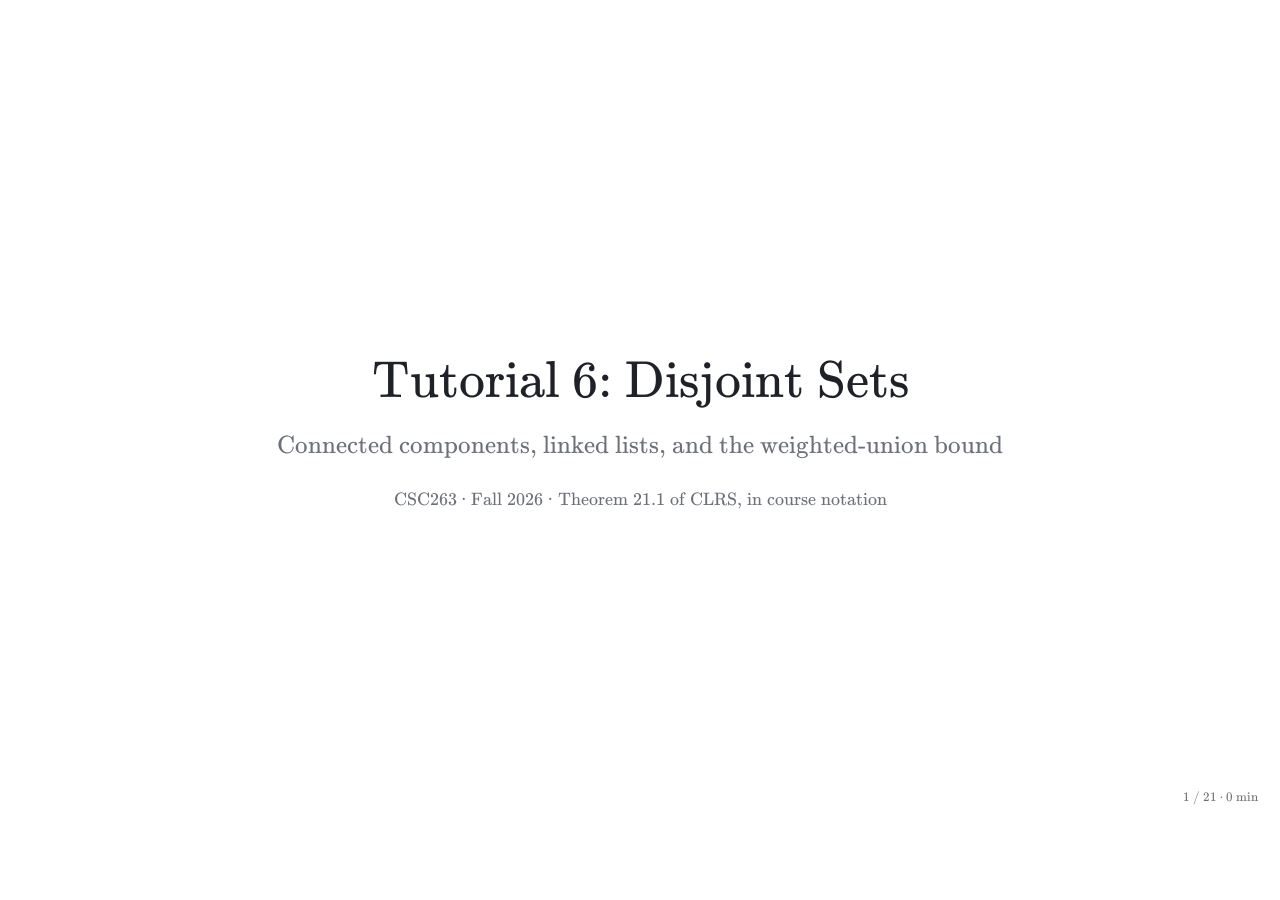
==== commit f954998a: "Update CSC263 Tutorial 6 slides Align with Sam's "Lectures vs. CLRS" note: UNION takes distinct repr" ====
--- a/tutorials/csc263-t6-disjoint-sets/index.html
+++ b/tutorials/csc263-t6-disjoint-sets/index.html
@@ -42,7 +42,7 @@
   <div id="head"></div><div id="sub"></div><div id="cap"></div><div id="foot"></div><div id="num"></div>
   <div id="pause">❚❚ paused</div>
 </div>
-<script>window.DECK = {"elements":[{"id":"cam","type":"cam","z":1,"init":{"s":1,"fx":0,"fy":0,"px":0,"py":0}},{"id":"title","type":"label","z":1,"init":{"x":640,"y":290,"s":1,"color":"#1E2128","ox":0,"oy":0},"html":"Tutorial 6: Disjoint Sets","size":52,"an":"c","cls":"","ui":true},{"id":"title_sub","type":"label","z":1,"init":{"x":640,"y":356,"s":1,"color":"#6B7079","ox":0,"oy":0},"html":"Connected components, linked lists, and the weighted-union bound","size":25,"an":"c","cls":"","ui":true},{"id":"title_src","type":"label","z":1,"init":{"x":640,"y":410,"s":1,"color":"#6B7079","ox":0,"oy":0},"html":"CSC263 \u00b7 Fall 2026 \u00b7 Theorem 21.1 of CLRS, in course notation","size":18,"an":"c","cls":"","ui":true},{"id":"tbl_adt","type":"label","z":1,"init":{"x":100,"y":330,"s":1,"color":"#1E2128","ox":0,"oy":0},"html":"<table class=\"tbl\" style=\"width:1080px\"><tr><th style=\"width:250px\">Operation</th><th>What it does</th></tr><tr><td>FIND-SET(<span class=\"katex\"><span class=\"katex-html\" aria-hidden=\"true\"><span class=\"katex-base\"><span class=\"katex-strut\" style=\"height:0.4306em;\"></span><span class=\"mord mathnormal\">x</span></span></span></span>)</td><td>Returns the representative of the set that contains <span class=\"katex\"><span class=\"katex-html\" aria-hidden=\"true\"><span class=\"katex-base\"><span class=\"katex-strut\" style=\"height:0.4306em;\"></span><span class=\"mord mathnormal\">x</span></span></span></span>.</td></tr><tr><td>UNION(<span class=\"katex\"><span class=\"katex-html\" aria-hidden=\"true\"><span class=\"katex-base\"><span class=\"katex-strut\" style=\"height:0.625em;vertical-align:-0.1944em;\"></span><span class=\"mord mathnormal\">x</span><span class=\"mpunct\">,</span><span class=\"mspace\" style=\"margin-right:0.1667em;\"></span><span class=\"mord mathnormal\" style=\"margin-right:0.0359em;\">y</span></span></span></span>)</td><td><span class=\"katex\"><span class=\"katex-html\" aria-hidden=\"true\"><span class=\"katex-base\"><span class=\"katex-strut\" style=\"height:0.4306em;\"></span><span class=\"mord mathnormal\">x</span></span></span></span> and <span class=\"katex\"><span class=\"katex-html\" aria-hidden=\"true\"><span class=\"katex-base\"><span class=\"katex-strut\" style=\"height:0.625em;vertical-align:-0.1944em;\"></span><span class=\"mord mathnormal\" style=\"margin-right:0.0359em;\">y</span></span></span></span> are representatives of two different sets. Merges the two sets into one, with one representative.</td></tr><tr><td>Start</td><td>The <span class=\"katex\"><span class=\"katex-html\" aria-hidden=\"true\"><span class=\"katex-base\"><span class=\"katex-strut\" style=\"height:0.4306em;\"></span><span class=\"mord mathnormal\">n</span></span></span></span> elements begin as singleton sets <span class=\"katex\"><span class=\"katex-html\" aria-hidden=\"true\"><span class=\"katex-base\"><span class=\"katex-strut\" style=\"height:1em;vertical-align:-0.25em;\"></span><span class=\"mopen\">{</span><span class=\"mord mathnormal\" style=\"margin-right:0.0359em;\">v</span><span class=\"mclose\">}</span></span></span></span>. (CLRS creates them with MAKE-SET(<span class=\"katex\"><span class=\"katex-html\" aria-hidden=\"true\"><span class=\"katex-base\"><span class=\"katex-strut\" style=\"height:0.4306em;\"></span><span class=\"mord mathnormal\" style=\"margin-right:0.0359em;\">v</span></span></span></span>).)</td></tr></table>","size":21,"an":"l","cls":"","ui":true},{"id":"ui_adt1","type":"label","z":1,"init":{"x":100,"y":175,"s":1,"color":"#1E2128","ox":0,"oy":0},"html":"A collection <span class=\"katex\"><span class=\"katex-html\" aria-hidden=\"true\"><span class=\"katex-base\"><span class=\"katex-strut\" style=\"height:0.6833em;\"></span><span class=\"mord mathcal\" style=\"margin-right:0.075em;\">S</span><span class=\"mspace\" style=\"margin-right:0.2778em;\"></span><span class=\"mrel\">=</span><span class=\"mspace\" style=\"margin-right:0.2778em;\"></span></span><span class=\"katex-base\"><span class=\"katex-strut\" style=\"height:1em;vertical-align:-0.25em;\"></span><span class=\"mopen\">{</span><span class=\"mord\"><span class=\"mord mathnormal\" style=\"margin-right:0.0576em;\">S</span><span class=\"msupsub\"><span class=\"vlist-t vlist-t2\"><span class=\"vlist-r\"><span class=\"vlist\" style=\"height:0.3011em;\"><span style=\"top:-2.55em;margin-left:-0.0576em;margin-right:0.05em;\"><span class=\"pstrut\" style=\"height:2.7em;\"></span><span class=\"katex-sizing reset-size6 size3 mtight\"><span class=\"mord mtight\">1</span></span></span></span><span class=\"vlist-s\">\u200b</span></span><span class=\"vlist-r\"><span class=\"vlist\" style=\"height:0.15em;\"><span></span></span></span></span></span></span><span class=\"mpunct\">,</span><span class=\"mspace\" style=\"margin-right:0.1667em;\"></span><span class=\"minner\">\u2026</span><span class=\"mspace\" style=\"margin-right:0.1667em;\"></span><span class=\"mpunct\">,</span><span class=\"mspace\" style=\"margin-right:0.1667em;\"></span><span class=\"mord\"><span class=\"mord mathnormal\" style=\"margin-right:0.0576em;\">S</span><span class=\"msupsub\"><span class=\"vlist-t vlist-t2\"><span class=\"vlist-r\"><span class=\"vlist\" style=\"height:0.3361em;\"><span style=\"top:-2.55em;margin-left:-0.0576em;margin-right:0.05em;\"><span class=\"pstrut\" style=\"height:2.7em;\"></span><span class=\"katex-sizing reset-size6 size3 mtight\"><span class=\"mord mathnormal mtight\" style=\"margin-right:0.0315em;\">k</span></span></span></span><span class=\"vlist-s\">\u200b</span></span><span class=\"vlist-r\"><span class=\"vlist\" style=\"height:0.15em;\"><span></span></span></span></span></span></span><span class=\"mclose\">}</span></span></span></span> of disjoint sets. Each set is named by a representative, one of its members.","size":21,"an":"l","cls":"","ui":true},{"id":"tbl_conv","type":"label","z":1,"init":{"x":80,"y":360,"s":1,"color":"#1E2128","ox":0,"oy":0},"html":"<table class=\"tbl\" style=\"width:1120px\"><tr><th style=\"width:170px\">Topic</th><th style=\"width:470px\">In this course</th><th>In CLRS</th></tr><tr><td>UNION(<span class=\"katex\"><span class=\"katex-html\" aria-hidden=\"true\"><span class=\"katex-base\"><span class=\"katex-strut\" style=\"height:0.625em;vertical-align:-0.1944em;\"></span><span class=\"mord mathnormal\">x</span><span class=\"mpunct\">,</span><span class=\"mspace\" style=\"margin-right:0.1667em;\"></span><span class=\"mord mathnormal\" style=\"margin-right:0.0359em;\">y</span></span></span></span>)</td><td><span class=\"katex\"><span class=\"katex-html\" aria-hidden=\"true\"><span class=\"katex-base\"><span class=\"katex-strut\" style=\"height:0.625em;vertical-align:-0.1944em;\"></span><span class=\"mord mathnormal\">x</span><span class=\"mpunct\">,</span><span class=\"mspace\" style=\"margin-right:0.1667em;\"></span><span class=\"mord mathnormal\" style=\"margin-right:0.0359em;\">y</span></span></span></span> are <b>representatives</b> of different sets</td><td><span class=\"katex\"><span class=\"katex-html\" aria-hidden=\"true\"><span class=\"katex-base\"><span class=\"katex-strut\" style=\"height:0.625em;vertical-align:-0.1944em;\"></span><span class=\"mord mathnormal\">x</span><span class=\"mpunct\">,</span><span class=\"mspace\" style=\"margin-right:0.1667em;\"></span><span class=\"mord mathnormal\" style=\"margin-right:0.0359em;\">y</span></span></span></span> are any elements. CLRS-UNION(<span class=\"katex\"><span class=\"katex-html\" aria-hidden=\"true\"><span class=\"katex-base\"><span class=\"katex-strut\" style=\"height:0.625em;vertical-align:-0.1944em;\"></span><span class=\"mord mathnormal\">x</span><span class=\"mpunct\">,</span><span class=\"mspace\" style=\"margin-right:0.1667em;\"></span><span class=\"mord mathnormal\" style=\"margin-right:0.0359em;\">y</span></span></span></span>) = UNION(FIND(<span class=\"katex\"><span class=\"katex-html\" aria-hidden=\"true\"><span class=\"katex-base\"><span class=\"katex-strut\" style=\"height:0.4306em;\"></span><span class=\"mord mathnormal\">x</span></span></span></span>), FIND(<span class=\"katex\"><span class=\"katex-html\" aria-hidden=\"true\"><span class=\"katex-base\"><span class=\"katex-strut\" style=\"height:0.625em;vertical-align:-0.1944em;\"></span><span class=\"mord mathnormal\" style=\"margin-right:0.0359em;\">y</span></span></span></span>))</td></tr><tr><td><span class=\"katex\"><span class=\"katex-html\" aria-hidden=\"true\"><span class=\"katex-base\"><span class=\"katex-strut\" style=\"height:0.4306em;\"></span><span class=\"mord mathnormal\">n</span></span></span></span> and <span class=\"katex\"><span class=\"katex-html\" aria-hidden=\"true\"><span class=\"katex-base\"><span class=\"katex-strut\" style=\"height:0.4306em;\"></span><span class=\"mord mathnormal\">m</span></span></span></span></td><td><span class=\"katex\"><span class=\"katex-html\" aria-hidden=\"true\"><span class=\"katex-base\"><span class=\"katex-strut\" style=\"height:0.4306em;\"></span><span class=\"mord mathnormal\">n</span></span></span></span> = number of elements, <span class=\"katex\"><span class=\"katex-html\" aria-hidden=\"true\"><span class=\"katex-base\"><span class=\"katex-strut\" style=\"height:0.4306em;\"></span><span class=\"mord mathnormal\">m</span></span></span></span> = number of <b>FIND-SETs</b></td><td><span class=\"katex\"><span class=\"katex-html\" aria-hidden=\"true\"><span class=\"katex-base\"><span class=\"katex-strut\" style=\"height:0.4306em;\"></span><span class=\"mord mathnormal\">m</span></span></span></span> = total number of operations</td></tr><tr><td>Forest version</td><td>Weighted union: the tree with fewer nodes goes under the root of the larger one</td><td>Union by rank</td></tr></table>","size":20,"an":"l","cls":"","ui":true},{"id":"div1","type":"label","z":1,"init":{"x":640,"y":320,"s":1,"color":"#1E2128","ox":0,"oy":0},"html":"Part 1: Connected Components","size":48,"an":"c","cls":"","ui":true},{"id":"div1s","type":"label","z":1,"init":{"x":640,"y":380,"s":1,"color":"#6B7079","ox":0,"oy":0},"html":"An application of UNION / FIND","size":22,"an":"c","cls":"","ui":true},{"id":"N_a","type":"pt","z":2,"init":{"cx":110,"cy":190,"r":19,"fill":"#FFFFFF","fop":1,"stroke":"#1E2128","sw":1.5}},{"id":"L_a","type":"label","z":1,"init":{"x":110,"y":190,"s":1,"color":"#1E2128","ox":0,"oy":0},"html":"<span class=\"katex\"><span class=\"katex-html\" aria-hidden=\"true\"><span class=\"katex-base\"><span class=\"katex-strut\" style=\"height:0.4306em;\"></span><span class=\"mord mathnormal\">a</span></span></span></span>","size":22,"an":"c","cls":"","ui":false},{"id":"N_b","type":"pt","z":2,"init":{"cx":410,"cy":190,"r":19,"fill":"#FFFFFF","fop":1,"stroke":"#1E2128","sw":1.5}},{"id":"L_b","type":"label","z":1,"init":{"x":410,"y":190,"s":1,"color":"#1E2128","ox":0,"oy":0},"html":"<span class=\"katex\"><span class=\"katex-html\" aria-hidden=\"true\"><span class=\"katex-base\"><span class=\"katex-strut\" style=\"height:0.6944em;\"></span><span class=\"mord mathnormal\">b</span></span></span></span>","size":22,"an":"c","cls":"","ui":false},{"id":"N_c","type":"pt","z":2,"init":{"cx":580,"cy":190,"r":19,"fill":"#FFFFFF","fop":1,"stroke":"#1E2128","sw":1.5}},{"id":"L_c","type":"label","z":1,"init":{"x":580,"y":190,"s":1,"color":"#1E2128","ox":0,"oy":0},"html":"<span class=\"katex\"><span class=\"katex-html\" aria-hidden=\"true\"><span class=\"katex-base\"><span class=\"katex-strut\" style=\"height:0.4306em;\"></span><span class=\"mord mathnormal\">c</span></span></span></span>","size":22,"an":"c","cls":"","ui":false},{"id":"N_d","type":"pt","z":2,"init":{"cx":270,"cy":190,"r":19,"fill":"#FFFFFF","fop":1,"stroke":"#1E2128","sw":1.5}},{"id":"L_d","type":"label","z":1,"init":{"x":270,"y":190,"s":1,"color":"#1E2128","ox":0,"oy":0},"html":"<span class=\"katex\"><span class=\"katex-html\" aria-hidden=\"true\"><span class=\"katex-base\"><span class=\"katex-strut\" style=\"height:0.6944em;\"></span><span class=\"mord mathnormal\">d</span></span></span></span>","size":22,"an":"c","cls":"","ui":false},{"id":"N_e","type":"pt","z":2,"init":{"cx":495,"cy":330,"r":19,"fill":"#FFFFFF","fop":1,"stroke":"#1E2128","sw":1.5}},{"id":"L_e","type":"label","z":1,"init":{"x":495,"y":330,"s":1,"color":"#1E2128","ox":0,"oy":0},"html":"<span class=\"katex\"><span class=\"katex-html\" aria-hidden=\"true\"><span class=\"katex-base\"><span class=\"katex-strut\" style=\"height:0.4306em;\"></span><span class=\"mord mathnormal\">e</span></span></span></span>","size":22,"an":"c","cls":"","ui":false},{"id":"N_f","type":"pt","z":2,"init":{"cx":530,"cy":480,"r":19,"fill":"#FFFFFF","fop":1,"stroke":"#1E2128","sw":1.5}},{"id":"L_f","type":"label","z":1,"init":{"x":530,"y":480,"s":1,"color":"#1E2128","ox":0,"oy":0},"html":"<span class=\"katex\"><span class=\"katex-html\" aria-hidden=\"true\"><span class=\"katex-base\"><span class=\"katex-strut\" style=\"height:0.8889em;vertical-align:-0.1944em;\"></span><span class=\"mord mathnormal\" style=\"margin-right:0.1076em;\">f</span></span></span></span>","size":22,"an":"c","cls":"","ui":false},{"id":"N_g","type":"pt","z":2,"init":{"cx":110,"cy":350,"r":19,"fill":"#FFFFFF","fop":1,"stroke":"#1E2128","sw":1.5}},{"id":"L_g","type":"label","z":1,"init":{"x":110,"y":350,"s":1,"color":"#1E2128","ox":0,"oy":0},"html":"<span class=\"katex\"><span class=\"katex-html\" aria-hidden=\"true\"><span class=\"katex-base\"><span class=\"katex-strut\" style=\"height:0.625em;vertical-align:-0.1944em;\"></span><span class=\"mord mathnormal\" style=\"margin-right:0.0359em;\">g</span></span></span></span>","size":22,"an":"c","cls":"","ui":false},{"id":"N_h","type":"pt","z":2,"init":{"cx":270,"cy":350,"r":19,"fill":"#FFFFFF","fop":1,"stroke":"#1E2128","sw":1.5}},{"id":"L_h","type":"label","z":1,"init":{"x":270,"y":350,"s":1,"color":"#1E2128","ox":0,"oy":0},"html":"<span class=\"katex\"><span class=\"katex-html\" aria-hidden=\"true\"><span class=\"katex-base\"><span class=\"katex-strut\" style=\"height:0.6944em;\"></span><span class=\"mord mathnormal\">h</span></span></span></span>","size":22,"an":"c","cls":"","ui":false},{"id":"N_i","type":"pt","z":2,"init":{"cx":190,"cy":490,"r":19,"fill":"#FFFFFF","fop":1,"stroke":"#1E2128","sw":1.5}},{"id":"L_i","type":"label","z":1,"init":{"x":190,"y":490,"s":1,"color":"#1E2128","ox":0,"oy":0},"html":"<span class=\"katex\"><span class=\"katex-html\" aria-hidden=\"true\"><span class=\"katex-base\"><span class=\"katex-strut\" style=\"height:0.6595em;\"></span><span class=\"mord mathnormal\">i</span></span></span></span>","size":22,"an":"c","cls":"","ui":false},{"id":"E0","type":"line","z":1,"init":{"x1":110,"y1":190,"x2":270,"y2":190,"stroke":"#C4C8CE","sw":2,"draw":1}},{"id":"X0","type":"line","z":1,"init":{"x1":110,"y1":190,"x2":270,"y2":190,"stroke":"#B85498","sw":2.2,"draw":1},"dash":"7 6"},{"id":"E1","type":"line","z":1,"init":{"x1":410,"y1":190,"x2":580,"y2":190,"stroke":"#C4C8CE","sw":2,"draw":1}},{"id":"X1","type":"line","z":1,"init":{"x1":410,"y1":190,"x2":580,"y2":190,"stroke":"#B85498","sw":2.2,"draw":1},"dash":"7 6"},{"id":"E2","type":"line","z":1,"init":{"x1":110,"y1":350,"x2":270,"y2":350,"stroke":"#C4C8CE","sw":2,"draw":1}},{"id":"X2","type":"line","z":1,"init":{"x1":110,"y1":350,"x2":270,"y2":350,"stroke":"#B85498","sw":2.2,"draw":1},"dash":"7 6"},{"id":"E3","type":"line","z":1,"init":{"x1":270,"y1":350,"x2":190,"y2":490,"stroke":"#C4C8CE","sw":2,"draw":1}},{"id":"X3","type":"line","z":1,"init":{"x1":270,"y1":350,"x2":190,"y2":490,"stroke":"#B85498","sw":2.2,"draw":1},"dash":"7 6"},{"id":"E4","type":"line","z":1,"init":{"x1":110,"y1":190,"x2":110,"y2":350,"stroke":"#C4C8CE","sw":2,"draw":1}},{"id":"X4","type":"line","z":1,"init":{"x1":110,"y1":190,"x2":110,"y2":350,"stroke":"#B85498","sw":2.2,"draw":1},"dash":"7 6"},{"id":"E5","type":"line","z":1,"init":{"x1":270,"y1":190,"x2":270,"y2":350,"stroke":"#C4C8CE","sw":2,"draw":1}},{"id":"X5","type":"line","z":1,"init":{"x1":270,"y1":190,"x2":270,"y2":350,"stroke":"#B85498","sw":2.2,"draw":1},"dash":"7 6"},{"id":"E6","type":"line","z":1,"init":{"x1":495,"y1":330,"x2":580,"y2":190,"stroke":"#C4C8CE","sw":2,"draw":1}},{"id":"X6","type":"line","z":1,"init":{"x1":495,"y1":330,"x2":580,"y2":190,"stroke":"#B85498","sw":2.2,"draw":1},"dash":"7 6"},{"id":"E7","type":"line","z":1,"init":{"x1":110,"y1":190,"x2":270,"y2":350,"stroke":"#C4C8CE","sw":2,"draw":1}},{"id":"X7","type":"line","z":1,"init":{"x1":110,"y1":190,"x2":270,"y2":350,"stroke":"#B85498","sw":2.2,"draw":1},"dash":"7 6"},{"id":"E8","type":"line","z":1,"init":{"x1":410,"y1":190,"x2":495,"y2":330,"stroke":"#C4C8CE","sw":2,"draw":1}},{"id":"X8","type":"line","z":1,"init":{"x1":410,"y1":190,"x2":495,"y2":330,"stroke":"#B85498","sw":2.2,"draw":1},"dash":"7 6"},{"id":"F_cc1","type":"label","z":1,"init":{"x":705,"y":190,"s":1,"color":"#1E2128","ox":0,"oy":0},"html":"A <b>connected component</b> is a maximal set of","size":22,"an":"l","cls":"","ui":true},{"id":"F_cc1b","type":"label","z":1,"init":{"x":705,"y":222,"s":1,"color":"#1E2128","ox":0,"oy":0},"html":"vertices that are joined to each other by paths.","size":22,"an":"l","cls":"","ui":true},{"id":"F_cc2","type":"label","z":1,"init":{"x":705,"y":290,"s":1,"color":"#1E2128","ox":0,"oy":0},"html":"Components: <span class=\"katex\"><span class=\"katex-html\" aria-hidden=\"true\"><span class=\"katex-base\"><span class=\"katex-strut\" style=\"height:1em;vertical-align:-0.25em;\"></span><span class=\"mopen\">{</span><span class=\"mord mathnormal\">a</span><span class=\"mpunct\">,</span><span class=\"mspace\" style=\"margin-right:0.1667em;\"></span><span class=\"mord mathnormal\">d</span><span class=\"mpunct\">,</span><span class=\"mspace\" style=\"margin-right:0.1667em;\"></span><span class=\"mord mathnormal\" style=\"margin-right:0.0359em;\">g</span><span class=\"mpunct\">,</span><span class=\"mspace\" style=\"margin-right:0.1667em;\"></span><span class=\"mord mathnormal\">h</span><span class=\"mpunct\">,</span><span class=\"mspace\" style=\"margin-right:0.1667em;\"></span><span class=\"mord mathnormal\">i</span><span class=\"mclose\">}</span><span class=\"mpunct\">,</span><span class=\"mspace\">\u00a0</span><span class=\"mspace\" style=\"margin-right:0.1667em;\"></span><span class=\"mopen\">{</span><span class=\"mord mathnormal\">b</span><span class=\"mpunct\">,</span><span class=\"mspace\" style=\"margin-right:0.1667em;\"></span><span class=\"mord mathnormal\">c</span><span class=\"mpunct\">,</span><span class=\"mspace\" style=\"margin-right:0.1667em;\"></span><span class=\"mord mathnormal\">e</span><span class=\"mclose\">}</span><span class=\"mpunct\">,</span><span class=\"mspace\">\u00a0</span><span class=\"mspace\" style=\"margin-right:0.1667em;\"></span><span class=\"mopen\">{</span><span class=\"mord mathnormal\" style=\"margin-right:0.1076em;\">f</span><span class=\"mclose\">}</span></span></span></span>","size":22,"an":"l","cls":"","ui":true},{"id":"F_cc3","type":"label","z":1,"init":{"x":705,"y":360,"s":1,"color":"#1E2128","ox":0,"oy":0},"html":"Goal: answer SAME-COMPONENT(<span class=\"katex\"><span class=\"katex-html\" aria-hidden=\"true\"><span class=\"katex-base\"><span class=\"katex-strut\" style=\"height:0.625em;vertical-align:-0.1944em;\"></span><span class=\"mord mathnormal\">u</span><span class=\"mpunct\">,</span><span class=\"mspace\" style=\"margin-right:0.1667em;\"></span><span class=\"mord mathnormal\" style=\"margin-right:0.0359em;\">v</span></span></span></span>) quickly.","size":22,"an":"l","cls":"","ui":true},{"id":"F_cc4","type":"label","z":1,"init":{"x":705,"y":430,"s":1,"color":"#D45D00","ox":0,"oy":0},"html":"How can disjoint sets do this?","size":24,"an":"l","cls":"","ui":true},{"id":"F_cc5","type":"label","z":1,"init":{"x":705,"y":465,"s":1,"color":"#6B7079","ox":0,"oy":0},"html":"Discuss before the next slide.","size":19,"an":"l","cls":"","ui":true},{"id":"F_code","type":"label","z":1,"init":{"x":705,"y":375,"s":1,"color":"#1E2128","ox":0,"oy":0},"html":"<div class=\"box\" style=\"width:500px; font-size:20px; line-height:1.5\"><div><span style=\"font-variant:small-caps\">Connected-Components</span>(<span class=\"katex\"><span class=\"katex-html\" aria-hidden=\"true\"><span class=\"katex-base\"><span class=\"katex-strut\" style=\"height:0.6833em;\"></span><span class=\"mord mathnormal\">G</span></span></span></span>)</div><div style=\"\"><span style=\"display:inline-block; width:26px; color:#6B7079\">1</span><span style=\"padding-left:0px\"><b>for</b> each vertex <span class=\"katex\"><span class=\"katex-html\" aria-hidden=\"true\"><span class=\"katex-base\"><span class=\"katex-strut\" style=\"height:0.5782em;vertical-align:-0.0391em;\"></span><span class=\"mord mathnormal\" style=\"margin-right:0.0359em;\">v</span><span class=\"mspace\" style=\"margin-right:0.2778em;\"></span><span class=\"mrel\">\u2208</span><span class=\"mspace\" style=\"margin-right:0.2778em;\"></span></span><span class=\"katex-base\"><span class=\"katex-strut\" style=\"height:0.6833em;\"></span><span class=\"mord mathnormal\">G</span><span class=\"mord\">.</span><span class=\"mord mathnormal\" style=\"margin-right:0.2222em;\">V</span></span></span></span></span></div><div style=\"\"><span style=\"display:inline-block; width:26px; color:#6B7079\">2</span><span style=\"padding-left:30px\"><span style=\"font-variant:small-caps\">Make-Set</span>(<span class=\"katex\"><span class=\"katex-html\" aria-hidden=\"true\"><span class=\"katex-base\"><span class=\"katex-strut\" style=\"height:0.4306em;\"></span><span class=\"mord mathnormal\" style=\"margin-right:0.0359em;\">v</span></span></span></span>)</span></div><div style=\"\"><span style=\"display:inline-block; width:26px; color:#6B7079\">3</span><span style=\"padding-left:0px\"><b>for</b> each edge <span class=\"katex\"><span class=\"katex-html\" aria-hidden=\"true\"><span class=\"katex-base\"><span class=\"katex-strut\" style=\"height:1em;vertical-align:-0.25em;\"></span><span class=\"mopen\">(</span><span class=\"mord mathnormal\">u</span><span class=\"mpunct\">,</span><span class=\"mspace\" style=\"margin-right:0.1667em;\"></span><span class=\"mord mathnormal\" style=\"margin-right:0.0359em;\">v</span><span class=\"mclose\">)</span><span class=\"mspace\" style=\"margin-right:0.2778em;\"></span><span class=\"mrel\">\u2208</span><span class=\"mspace\" style=\"margin-right:0.2778em;\"></span></span><span class=\"katex-base\"><span class=\"katex-strut\" style=\"height:0.6833em;\"></span><span class=\"mord mathnormal\">G</span><span class=\"mord\">.</span><span class=\"mord mathnormal\" style=\"margin-right:0.0576em;\">E</span></span></span></span></span></div><div style=\"background:#FBE9DC; border-radius:3px;\"><span style=\"display:inline-block; width:26px; color:#6B7079\">4</span><span style=\"padding-left:30px\"><span class=\"katex\"><span class=\"katex-html\" aria-hidden=\"true\"><span class=\"katex-base\"><span class=\"katex-strut\" style=\"height:0.4306em;\"></span><span class=\"mord mathnormal\">x</span></span></span></span> = <span style=\"font-variant:small-caps\">Find-Set</span>(<span class=\"katex\"><span class=\"katex-html\" aria-hidden=\"true\"><span class=\"katex-base\"><span class=\"katex-strut\" style=\"height:0.4306em;\"></span><span class=\"mord mathnormal\">u</span></span></span></span>)</span></div><div style=\"background:#FBE9DC; border-radius:3px;\"><span style=\"display:inline-block; width:26px; color:#6B7079\">5</span><span style=\"padding-left:30px\"><span class=\"katex\"><span class=\"katex-html\" aria-hidden=\"true\"><span class=\"katex-base\"><span class=\"katex-strut\" style=\"height:0.625em;vertical-align:-0.1944em;\"></span><span class=\"mord mathnormal\" style=\"margin-right:0.0359em;\">y</span></span></span></span> = <span style=\"font-variant:small-caps\">Find-Set</span>(<span class=\"katex\"><span class=\"katex-html\" aria-hidden=\"true\"><span class=\"katex-base\"><span class=\"katex-strut\" style=\"height:0.4306em;\"></span><span class=\"mord mathnormal\" style=\"margin-right:0.0359em;\">v</span></span></span></span>)</span></div><div style=\"background:#FBE9DC; border-radius:3px;\"><span style=\"display:inline-block; width:26px; color:#6B7079\">6</span><span style=\"padding-left:30px\"><b>if</b> <span class=\"katex\"><span class=\"katex-html\" aria-hidden=\"true\"><span class=\"katex-base\"><span class=\"katex-strut\" style=\"height:0.8889em;vertical-align:-0.1944em;\"></span><span class=\"mord mathnormal\">x</span><span class=\"mspace\" style=\"margin-right:0.2778em;\"></span><span class=\"mrel\"><span class=\"mrel\"><span class=\"mord katex-vbox\"><span class=\"katex-thinbox\"><span class=\"rlap\"><span class=\"katex-strut\" style=\"height:0.8889em;vertical-align:-0.1944em;\"></span><span class=\"katex-inner\"><span class=\"mord\"><span class=\"mrel\">\ue020</span></span></span><span class=\"katex-fix\"></span></span></span></span></span><span class=\"mspace nobreak\"></span><span class=\"mrel\">=</span></span><span class=\"mspace\" style=\"margin-right:0.2778em;\"></span></span><span class=\"katex-base\"><span class=\"katex-strut\" style=\"height:0.625em;vertical-align:-0.1944em;\"></span><span class=\"mord mathnormal\" style=\"margin-right:0.0359em;\">y</span></span></span></span></span></div><div style=\"background:#FBE9DC; border-radius:3px;\"><span style=\"display:inline-block; width:26px; color:#6B7079\">7</span><span style=\"padding-left:60px\"><span style=\"font-variant:small-caps\">Union</span>(<span class=\"katex\"><span class=\"katex-html\" aria-hidden=\"true\"><span class=\"katex-base\"><span class=\"katex-strut\" style=\"height:0.625em;vertical-align:-0.1944em;\"></span><span class=\"mord mathnormal\">x</span><span class=\"mpunct\">,</span><span class=\"mspace\" style=\"margin-right:0.1667em;\"></span><span class=\"mord mathnormal\" style=\"margin-right:0.0359em;\">y</span></span></span></span>)</span></div><div style=\"height:14px\"></div><div><span style=\"font-variant:small-caps\">Same-Component</span>(<span class=\"katex\"><span class=\"katex-html\" aria-hidden=\"true\"><span class=\"katex-base\"><span class=\"katex-strut\" style=\"height:0.625em;vertical-align:-0.1944em;\"></span><span class=\"mord mathnormal\">u</span><span class=\"mpunct\">,</span><span class=\"mspace\" style=\"margin-right:0.1667em;\"></span><span class=\"mord mathnormal\" style=\"margin-right:0.0359em;\">v</span></span></span></span>)</div><div style=\"\"><span style=\"display:inline-block; width:26px; color:#6B7079\">1</span><span style=\"padding-left:0px\"><b>if</b> <span style=\"font-variant:small-caps\">Find-Set</span>(<span class=\"katex\"><span class=\"katex-html\" aria-hidden=\"true\"><span class=\"katex-base\"><span class=\"katex-strut\" style=\"height:0.4306em;\"></span><span class=\"mord mathnormal\">u</span></span></span></span>) == <span style=\"font-variant:small-caps\">Find-Set</span>(<span class=\"katex\"><span class=\"katex-html\" aria-hidden=\"true\"><span class=\"katex-base\"><span class=\"katex-strut\" style=\"height:0.4306em;\"></span><span class=\"mord mathnormal\" style=\"margin-right:0.0359em;\">v</span></span></span></span>)</span></div><div style=\"\"><span style=\"display:inline-block; width:26px; color:#6B7079\">2</span><span style=\"padding-left:30px\"><b>return</b> TRUE</span></div><div style=\"\"><span style=\"display:inline-block; width:26px; color:#6B7079\">3</span><span style=\"padding-left:0px\"><b>else return</b> FALSE</span></div></div>","size":20,"an":"l","cls":"","ui":true},{"id":"F_code2","type":"label","z":1,"init":{"x":705,"y":605,"s":1,"color":"#D45D00","ox":0,"oy":0},"html":"Lines 4 to 7: UNION takes representatives, so FIND first.","size":19,"an":"l","cls":"","ui":true},{"id":"pill_a","type":"line","z":4,"init":{"x1":0,"y1":0,"x2":0,"y2":0,"stroke":"#ECEEF0","sw":36,"draw":1}},{"id":"ui_t_a","type":"label","z":1,"init":{"x":0,"y":0,"s":1,"color":"#1E2128","ox":0,"oy":0},"html":"<span class=\"katex\"><span class=\"katex-html\" aria-hidden=\"true\"><span class=\"katex-base\"><span class=\"katex-strut\" style=\"height:0.4306em;\"></span><span class=\"mord mathnormal\">a</span></span></span></span>","size":22,"an":"c","cls":"","ui":true},{"id":"pill_b","type":"line","z":4,"init":{"x1":0,"y1":0,"x2":0,"y2":0,"stroke":"#ECEEF0","sw":36,"draw":1}},{"id":"ui_t_b","type":"label","z":1,"init":{"x":0,"y":0,"s":1,"color":"#1E2128","ox":0,"oy":0},"html":"<span class=\"katex\"><span class=\"katex-html\" aria-hidden=\"true\"><span class=\"katex-base\"><span class=\"katex-strut\" style=\"height:0.6944em;\"></span><span class=\"mord mathnormal\">b</span></span></span></span>","size":22,"an":"c","cls":"","ui":true},{"id":"pill_c","type":"line","z":4,"init":{"x1":0,"y1":0,"x2":0,"y2":0,"stroke":"#ECEEF0","sw":36,"draw":1}},{"id":"ui_t_c","type":"label","z":1,"init":{"x":0,"y":0,"s":1,"color":"#1E2128","ox":0,"oy":0},"html":"<span class=\"katex\"><span class=\"katex-html\" aria-hidden=\"true\"><span class=\"katex-base\"><span class=\"katex-strut\" style=\"height:0.4306em;\"></span><span class=\"mord mathnormal\">c</span></span></span></span>","size":22,"an":"c","cls":"","ui":true},{"id":"pill_d","type":"line","z":4,"init":{"x1":0,"y1":0,"x2":0,"y2":0,"stroke":"#ECEEF0","sw":36,"draw":1}},{"id":"ui_t_d","type":"label","z":1,"init":{"x":0,"y":0,"s":1,"color":"#1E2128","ox":0,"oy":0},"html":"<span class=\"katex\"><span class=\"katex-html\" aria-hidden=\"true\"><span class=\"katex-base\"><span class=\"katex-strut\" style=\"height:0.6944em;\"></span><span class=\"mord mathnormal\">d</span></span></span></span>","size":22,"an":"c","cls":"","ui":true},{"id":"pill_e","type":"line","z":4,"init":{"x1":0,"y1":0,"x2":0,"y2":0,"stroke":"#ECEEF0","sw":36,"draw":1}},{"id":"ui_t_e","type":"label","z":1,"init":{"x":0,"y":0,"s":1,"color":"#1E2128","ox":0,"oy":0},"html":"<span class=\"katex\"><span class=\"katex-html\" aria-hidden=\"true\"><span class=\"katex-base\"><span class=\"katex-strut\" style=\"height:0.4306em;\"></span><span class=\"mord mathnormal\">e</span></span></span></span>","size":22,"an":"c","cls":"","ui":true},{"id":"pill_f","type":"line","z":4,"init":{"x1":0,"y1":0,"x2":0,"y2":0,"stroke":"#ECEEF0","sw":36,"draw":1}},{"id":"ui_t_f","type":"label","z":1,"init":{"x":0,"y":0,"s":1,"color":"#1E2128","ox":0,"oy":0},"html":"<span class=\"katex\"><span class=\"katex-html\" aria-hidden=\"true\"><span class=\"katex-base\"><span class=\"katex-strut\" style=\"height:0.8889em;vertical-align:-0.1944em;\"></span><span class=\"mord mathnormal\" style=\"margin-right:0.1076em;\">f</span></span></span></span>","size":22,"an":"c","cls":"","ui":true},{"id":"pill_g","type":"line","z":4,"init":{"x1":0,"y1":0,"x2":0,"y2":0,"stroke":"#ECEEF0","sw":36,"draw":1}},{"id":"ui_t_g","type":"label","z":1,"init":{"x":0,"y":0,"s":1,"color":"#1E2128","ox":0,"oy":0},"html":"<span class=\"katex\"><span class=\"katex-html\" aria-hidden=\"true\"><span class=\"katex-base\"><span class=\"katex-strut\" style=\"height:0.625em;vertical-align:-0.1944em;\"></span><span class=\"mord mathnormal\" style=\"margin-right:0.0359em;\">g</span></span></span></span>","size":22,"an":"c","cls":"","ui":true},{"id":"pill_h","type":"line","z":4,"init":{"x1":0,"y1":0,"x2":0,"y2":0,"stroke":"#ECEEF0","sw":36,"draw":1}},{"id":"ui_t_h","type":"label","z":1,"init":{"x":0,"y":0,"s":1,"color":"#1E2128","ox":0,"oy":0},"html":"<span class=\"katex\"><span class=\"katex-html\" aria-hidden=\"true\"><span class=\"katex-base\"><span class=\"katex-strut\" style=\"height:0.6944em;\"></span><span class=\"mord mathnormal\">h</span></span></span></span>","size":22,"an":"c","cls":"","ui":true},{"id":"pill_i","type":"line","z":4,"init":{"x1":0,"y1":0,"x2":0,"y2":0,"stroke":"#ECEEF0","sw":36,"draw":1}},{"id":"ui_t_i","type":"label","z":1,"init":{"x":0,"y":0,"s":1,"color":"#1E2128","ox":0,"oy":0},"html":"<span class=\"katex\"><span class=\"katex-html\" aria-hidden=\"true\"><span class=\"katex-base\"><span class=\"katex-strut\" style=\"height:0.6595em;\"></span><span class=\"mord mathnormal\">i</span></span></span></span>","size":22,"an":"c","cls":"","ui":true},{"id":"F_setsh","type":"label","z":1,"init":{"x":725,"y":180,"s":1,"color":"#6B7079","ox":0,"oy":0},"html":"Sets now (first element = representative):","size":19,"an":"l","cls":"","ui":true},{"id":"ui_qh","type":"label","z":1,"init":{"x":50,"y":560,"s":1,"color":"#6B7079","ox":0,"oy":0},"html":"Edges, in the order processed:","size":18,"an":"l","cls":"","ui":true},{"id":"ui_q0","type":"label","z":1,"init":{"x":50,"y":598,"s":1,"color":"#6B7079","ox":0,"oy":0},"html":"<span class=\"katex\"><span class=\"katex-html\" aria-hidden=\"true\"><span class=\"katex-base\"><span class=\"katex-strut\" style=\"height:1em;vertical-align:-0.25em;\"></span><span class=\"mopen\">(</span><span class=\"mord mathnormal\">a</span><span class=\"mpunct\">,</span><span class=\"mspace\" style=\"margin-right:0.1667em;\"></span><span class=\"mord mathnormal\">d</span><span class=\"mclose\">)</span></span></span></span>","size":19,"an":"l","cls":"","ui":true},{"id":"ui_q1","type":"label","z":1,"init":{"x":120,"y":598,"s":1,"color":"#6B7079","ox":0,"oy":0},"html":"<span class=\"katex\"><span class=\"katex-html\" aria-hidden=\"true\"><span class=\"katex-base\"><span class=\"katex-strut\" style=\"height:1em;vertical-align:-0.25em;\"></span><span class=\"mopen\">(</span><span class=\"mord mathnormal\">b</span><span class=\"mpunct\">,</span><span class=\"mspace\" style=\"margin-right:0.1667em;\"></span><span class=\"mord mathnormal\">c</span><span class=\"mclose\">)</span></span></span></span>","size":19,"an":"l","cls":"","ui":true},{"id":"ui_q2","type":"label","z":1,"init":{"x":190,"y":598,"s":1,"color":"#6B7079","ox":0,"oy":0},"html":"<span class=\"katex\"><span class=\"katex-html\" aria-hidden=\"true\"><span class=\"katex-base\"><span class=\"katex-strut\" style=\"height:1em;vertical-align:-0.25em;\"></span><span class=\"mopen\">(</span><span class=\"mord mathnormal\" style=\"margin-right:0.0359em;\">g</span><span class=\"mpunct\">,</span><span class=\"mspace\" style=\"margin-right:0.1667em;\"></span><span class=\"mord mathnormal\">h</span><span class=\"mclose\">)</span></span></span></span>","size":19,"an":"l","cls":"","ui":true},{"id":"ui_q3","type":"label","z":1,"init":{"x":260,"y":598,"s":1,"color":"#6B7079","ox":0,"oy":0},"html":"<span class=\"katex\"><span class=\"katex-html\" aria-hidden=\"true\"><span class=\"katex-base\"><span class=\"katex-strut\" style=\"height:1em;vertical-align:-0.25em;\"></span><span class=\"mopen\">(</span><span class=\"mord mathnormal\">h</span><span class=\"mpunct\">,</span><span class=\"mspace\" style=\"margin-right:0.1667em;\"></span><span class=\"mord mathnormal\">i</span><span class=\"mclose\">)</span></span></span></span>","size":19,"an":"l","cls":"","ui":true},{"id":"ui_q4","type":"label","z":1,"init":{"x":330,"y":598,"s":1,"color":"#6B7079","ox":0,"oy":0},"html":"<span class=\"katex\"><span class=\"katex-html\" aria-hidden=\"true\"><span class=\"katex-base\"><span class=\"katex-strut\" style=\"height:1em;vertical-align:-0.25em;\"></span><span class=\"mopen\">(</span><span class=\"mord mathnormal\">a</span><span class=\"mpunct\">,</span><span class=\"mspace\" style=\"margin-right:0.1667em;\"></span><span class=\"mord mathnormal\" style=\"margin-right:0.0359em;\">g</span><span class=\"mclose\">)</span></span></span></span>","size":19,"an":"l","cls":"","ui":true},{"id":"ui_q5","type":"label","z":1,"init":{"x":400,"y":598,"s":1,"color":"#6B7079","ox":0,"oy":0},"html":"<span class=\"katex\"><span class=\"katex-html\" aria-hidden=\"true\"><span class=\"katex-base\"><span class=\"katex-strut\" style=\"height:1em;vertical-align:-0.25em;\"></span><span class=\"mopen\">(</span><span class=\"mord mathnormal\">d</span><span class=\"mpunct\">,</span><span class=\"mspace\" style=\"margin-right:0.1667em;\"></span><span class=\"mord mathnormal\">h</span><span class=\"mclose\">)</span></span></span></span>","size":19,"an":"l","cls":"","ui":true},{"id":"ui_q6","type":"label","z":1,"init":{"x":470,"y":598,"s":1,"color":"#6B7079","ox":0,"oy":0},"html":"<span class=\"katex\"><span class=\"katex-html\" aria-hidden=\"true\"><span class=\"katex-base\"><span class=\"katex-strut\" style=\"height:1em;vertical-align:-0.25em;\"></span><span class=\"mopen\">(</span><span class=\"mord mathnormal\">e</span><span class=\"mpunct\">,</span><span class=\"mspace\" style=\"margin-right:0.1667em;\"></span><span class=\"mord mathnormal\">c</span><span class=\"mclose\">)</span></span></span></span>","size":19,"an":"l","cls":"","ui":true},{"id":"ui_q7","type":"label","z":1,"init":{"x":540,"y":598,"s":1,"color":"#6B7079","ox":0,"oy":0},"html":"<span class=\"katex\"><span class=\"katex-html\" aria-hidden=\"true\"><span class=\"katex-base\"><span class=\"katex-strut\" style=\"height:1em;vertical-align:-0.25em;\"></span><span class=\"mopen\">(</span><span class=\"mord mathnormal\">a</span><span class=\"mpunct\">,</span><span class=\"mspace\" style=\"margin-right:0.1667em;\"></span><span class=\"mord mathnormal\">h</span><span class=\"mclose\">)</span></span></span></span>","size":19,"an":"l","cls":"","ui":true},{"id":"ui_q8","type":"label","z":1,"init":{"x":610,"y":598,"s":1,"color":"#6B7079","ox":0,"oy":0},"html":"<span class=\"katex\"><span class=\"katex-html\" aria-hidden=\"true\"><span class=\"katex-base\"><span class=\"katex-strut\" style=\"height:1em;vertical-align:-0.25em;\"></span><span class=\"mopen\">(</span><span class=\"mord mathnormal\">b</span><span class=\"mpunct\">,</span><span class=\"mspace\" style=\"margin-right:0.1667em;\"></span><span class=\"mord mathnormal\">e</span><span class=\"mclose\">)</span></span></span></span>","size":19,"an":"l","cls":"","ui":true},{"id":"F_s0a","type":"label","z":1,"init":{"x":725,"y":350,"s":1,"color":"#1E2128","ox":0,"oy":0},"html":"FIND-SET(<span class=\"katex\"><span class=\"katex-html\" aria-hidden=\"true\"><span class=\"katex-base\"><span class=\"katex-strut\" style=\"height:0.4306em;\"></span><span class=\"mord mathnormal\">a</span></span></span></span>) = <span class=\"katex\"><span class=\"katex-html\" aria-hidden=\"true\"><span class=\"katex-base\"><span class=\"katex-strut\" style=\"height:0.4306em;\"></span><span class=\"mord mathnormal\">a</span></span></span></span>, &nbsp;FIND-SET(<span class=\"katex\"><span class=\"katex-html\" aria-hidden=\"true\"><span class=\"katex-base\"><span class=\"katex-strut\" style=\"height:0.6944em;\"></span><span class=\"mord mathnormal\">d</span></span></span></span>) = <span class=\"katex\"><span class=\"katex-html\" aria-hidden=\"true\"><span class=\"katex-base\"><span class=\"katex-strut\" style=\"height:0.6944em;\"></span><span class=\"mord mathnormal\">d</span></span></span></span>","size":21,"an":"l","cls":"","ui":true},{"id":"F_s0b","type":"label","z":1,"init":{"x":725,"y":388,"s":1,"color":"#009C71","ox":0,"oy":0},"html":"Different sets: UNION(<span class=\"katex\"><span class=\"katex-html\" aria-hidden=\"true\"><span class=\"katex-base\"><span class=\"katex-strut\" style=\"height:0.8889em;vertical-align:-0.1944em;\"></span><span class=\"mord mathnormal\">a</span><span class=\"mpunct\">,</span><span class=\"mspace\" style=\"margin-right:0.1667em;\"></span><span class=\"mord mathnormal\">d</span></span></span></span>)","size":21,"an":"l","cls":"","ui":true},{"id":"F_s1a","type":"label","z":1,"init":{"x":725,"y":350,"s":1,"color":"#1E2128","ox":0,"oy":0},"html":"FIND-SET(<span class=\"katex\"><span class=\"katex-html\" aria-hidden=\"true\"><span class=\"katex-base\"><span class=\"katex-strut\" style=\"height:0.6944em;\"></span><span class=\"mord mathnormal\">b</span></span></span></span>) = <span class=\"katex\"><span class=\"katex-html\" aria-hidden=\"true\"><span class=\"katex-base\"><span class=\"katex-strut\" style=\"height:0.6944em;\"></span><span class=\"mord mathnormal\">b</span></span></span></span>, &nbsp;FIND-SET(<span class=\"katex\"><span class=\"katex-html\" aria-hidden=\"true\"><span class=\"katex-base\"><span class=\"katex-strut\" style=\"height:0.4306em;\"></span><span class=\"mord mathnormal\">c</span></span></span></span>) = <span class=\"katex\"><span class=\"katex-html\" aria-hidden=\"true\"><span class=\"katex-base\"><span class=\"katex-strut\" style=\"height:0.4306em;\"></span><span class=\"mord mathnormal\">c</span></span></span></span>","size":21,"an":"l","cls":"","ui":true},{"id":"F_s1b","type":"label","z":1,"init":{"x":725,"y":388,"s":1,"color":"#009C71","ox":0,"oy":0},"html":"Different sets: UNION(<span class=\"katex\"><span class=\"katex-html\" aria-hidden=\"true\"><span class=\"katex-base\"><span class=\"katex-strut\" style=\"height:0.8889em;vertical-align:-0.1944em;\"></span><span class=\"mord mathnormal\">b</span><span class=\"mpunct\">,</span><span class=\"mspace\" style=\"margin-right:0.1667em;\"></span><span class=\"mord mathnormal\">c</span></span></span></span>)","size":21,"an":"l","cls":"","ui":true},{"id":"F_s2a","type":"label","z":1,"init":{"x":725,"y":350,"s":1,"color":"#1E2128","ox":0,"oy":0},"html":"FIND-SET(<span class=\"katex\"><span class=\"katex-html\" aria-hidden=\"true\"><span class=\"katex-base\"><span class=\"katex-strut\" style=\"height:0.625em;vertical-align:-0.1944em;\"></span><span class=\"mord mathnormal\" style=\"margin-right:0.0359em;\">g</span></span></span></span>) = <span class=\"katex\"><span class=\"katex-html\" aria-hidden=\"true\"><span class=\"katex-base\"><span class=\"katex-strut\" style=\"height:0.625em;vertical-align:-0.1944em;\"></span><span class=\"mord mathnormal\" style=\"margin-right:0.0359em;\">g</span></span></span></span>, &nbsp;FIND-SET(<span class=\"katex\"><span class=\"katex-html\" aria-hidden=\"true\"><span class=\"katex-base\"><span class=\"katex-strut\" style=\"height:0.6944em;\"></span><span class=\"mord mathnormal\">h</span></span></span></span>) = <span class=\"katex\"><span class=\"katex-html\" aria-hidden=\"true\"><span class=\"katex-base\"><span class=\"katex-strut\" style=\"height:0.6944em;\"></span><span class=\"mord mathnormal\">h</span></span></span></span>","size":21,"an":"l","cls":"","ui":true},{"id":"F_s2b","type":"label","z":1,"init":{"x":725,"y":388,"s":1,"color":"#009C71","ox":0,"oy":0},"html":"Different sets: UNION(<span class=\"katex\"><span class=\"katex-html\" aria-hidden=\"true\"><span class=\"katex-base\"><span class=\"katex-strut\" style=\"height:0.8889em;vertical-align:-0.1944em;\"></span><span class=\"mord mathnormal\" style=\"margin-right:0.0359em;\">g</span><span class=\"mpunct\">,</span><span class=\"mspace\" style=\"margin-right:0.1667em;\"></span><span class=\"mord mathnormal\">h</span></span></span></span>)","size":21,"an":"l","cls":"","ui":true},{"id":"F_s3a","type":"label","z":1,"init":{"x":725,"y":350,"s":1,"color":"#1E2128","ox":0,"oy":0},"html":"FIND-SET(<span class=\"katex\"><span class=\"katex-html\" aria-hidden=\"true\"><span class=\"katex-base\"><span class=\"katex-strut\" style=\"height:0.6944em;\"></span><span class=\"mord mathnormal\">h</span></span></span></span>) = <span class=\"katex\"><span class=\"katex-html\" aria-hidden=\"true\"><span class=\"katex-base\"><span class=\"katex-strut\" style=\"height:0.625em;vertical-align:-0.1944em;\"></span><span class=\"mord mathnormal\" style=\"margin-right:0.0359em;\">g</span></span></span></span>, &nbsp;FIND-SET(<span class=\"katex\"><span class=\"katex-html\" aria-hidden=\"true\"><span class=\"katex-base\"><span class=\"katex-strut\" style=\"height:0.6595em;\"></span><span class=\"mord mathnormal\">i</span></span></span></span>) = <span class=\"katex\"><span class=\"katex-html\" aria-hidden=\"true\"><span class=\"katex-base\"><span class=\"katex-strut\" style=\"height:0.6595em;\"></span><span class=\"mord mathnormal\">i</span></span></span></span>","size":21,"an":"l","cls":"","ui":true},{"id":"F_s3b","type":"label","z":1,"init":{"x":725,"y":388,"s":1,"color":"#009C71","ox":0,"oy":0},"html":"Different sets: UNION(<span class=\"katex\"><span class=\"katex-html\" aria-hidden=\"true\"><span class=\"katex-base\"><span class=\"katex-strut\" style=\"height:0.854em;vertical-align:-0.1944em;\"></span><span class=\"mord mathnormal\" style=\"margin-right:0.0359em;\">g</span><span class=\"mpunct\">,</span><span class=\"mspace\" style=\"margin-right:0.1667em;\"></span><span class=\"mord mathnormal\">i</span></span></span></span>)","size":21,"an":"l","cls":"","ui":true},{"id":"F_s4a","type":"label","z":1,"init":{"x":725,"y":350,"s":1,"color":"#1E2128","ox":0,"oy":0},"html":"FIND-SET(<span class=\"katex\"><span class=\"katex-html\" aria-hidden=\"true\"><span class=\"katex-base\"><span class=\"katex-strut\" style=\"height:0.4306em;\"></span><span class=\"mord mathnormal\">a</span></span></span></span>) = <span class=\"katex\"><span class=\"katex-html\" aria-hidden=\"true\"><span class=\"katex-base\"><span class=\"katex-strut\" style=\"height:0.4306em;\"></span><span class=\"mord mathnormal\">a</span></span></span></span>, &nbsp;FIND-SET(<span class=\"katex\"><span class=\"katex-html\" aria-hidden=\"true\"><span class=\"katex-base\"><span class=\"katex-strut\" style=\"height:0.625em;vertical-align:-0.1944em;\"></span><span class=\"mord mathnormal\" style=\"margin-right:0.0359em;\">g</span></span></span></span>) = <span class=\"katex\"><span class=\"katex-html\" aria-hidden=\"true\"><span class=\"katex-base\"><span class=\"katex-strut\" style=\"height:0.625em;vertical-align:-0.1944em;\"></span><span class=\"mord mathnormal\" style=\"margin-right:0.0359em;\">g</span></span></span></span>","size":21,"an":"l","cls":"","ui":true},{"id":"F_s4b","type":"label","z":1,"init":{"x":725,"y":388,"s":1,"color":"#009C71","ox":0,"oy":0},"html":"Different sets: UNION(<span class=\"katex\"><span class=\"katex-html\" aria-hidden=\"true\"><span class=\"katex-base\"><span class=\"katex-strut\" style=\"height:0.625em;vertical-align:-0.1944em;\"></span><span class=\"mord mathnormal\">a</span><span class=\"mpunct\">,</span><span class=\"mspace\" style=\"margin-right:0.1667em;\"></span><span class=\"mord mathnormal\" style=\"margin-right:0.0359em;\">g</span></span></span></span>), shorter list appended","size":21,"an":"l","cls":"","ui":true},{"id":"F_s5a","type":"label","z":1,"init":{"x":725,"y":350,"s":1,"color":"#1E2128","ox":0,"oy":0},"html":"FIND-SET(<span class=\"katex\"><span class=\"katex-html\" aria-hidden=\"true\"><span class=\"katex-base\"><span class=\"katex-strut\" style=\"height:0.6944em;\"></span><span class=\"mord mathnormal\">d</span></span></span></span>) = <span class=\"katex\"><span class=\"katex-html\" aria-hidden=\"true\"><span class=\"katex-base\"><span class=\"katex-strut\" style=\"height:0.625em;vertical-align:-0.1944em;\"></span><span class=\"mord mathnormal\" style=\"margin-right:0.0359em;\">g</span></span></span></span>, &nbsp;FIND-SET(<span class=\"katex\"><span class=\"katex-html\" aria-hidden=\"true\"><span class=\"katex-base\"><span class=\"katex-strut\" style=\"height:0.6944em;\"></span><span class=\"mord mathnormal\">h</span></span></span></span>) = <span class=\"katex\"><span class=\"katex-html\" aria-hidden=\"true\"><span class=\"katex-base\"><span class=\"katex-strut\" style=\"height:0.625em;vertical-align:-0.1944em;\"></span><span class=\"mord mathnormal\" style=\"margin-right:0.0359em;\">g</span></span></span></span>","size":21,"an":"l","cls":"","ui":true},{"id":"F_s5b","type":"label","z":1,"init":{"x":725,"y":388,"s":1,"color":"#B85498","ox":0,"oy":0},"html":"Same set: skip, the edge adds nothing new","size":21,"an":"l","cls":"","ui":true},{"id":"F_s6a","type":"label","z":1,"init":{"x":725,"y":350,"s":1,"color":"#1E2128","ox":0,"oy":0},"html":"FIND-SET(<span class=\"katex\"><span class=\"katex-html\" aria-hidden=\"true\"><span class=\"katex-base\"><span class=\"katex-strut\" style=\"height:0.4306em;\"></span><span class=\"mord mathnormal\">e</span></span></span></span>) = <span class=\"katex\"><span class=\"katex-html\" aria-hidden=\"true\"><span class=\"katex-base\"><span class=\"katex-strut\" style=\"height:0.4306em;\"></span><span class=\"mord mathnormal\">e</span></span></span></span>, &nbsp;FIND-SET(<span class=\"katex\"><span class=\"katex-html\" aria-hidden=\"true\"><span class=\"katex-base\"><span class=\"katex-strut\" style=\"height:0.4306em;\"></span><span class=\"mord mathnormal\">c</span></span></span></span>) = <span class=\"katex\"><span class=\"katex-html\" aria-hidden=\"true\"><span class=\"katex-base\"><span class=\"katex-strut\" style=\"height:0.6944em;\"></span><span class=\"mord mathnormal\">b</span></span></span></span>","size":21,"an":"l","cls":"","ui":true},{"id":"F_s6b","type":"label","z":1,"init":{"x":725,"y":388,"s":1,"color":"#009C71","ox":0,"oy":0},"html":"Different sets: UNION(<span class=\"katex\"><span class=\"katex-html\" aria-hidden=\"true\"><span class=\"katex-base\"><span class=\"katex-strut\" style=\"height:0.8889em;vertical-align:-0.1944em;\"></span><span class=\"mord mathnormal\">e</span><span class=\"mpunct\">,</span><span class=\"mspace\" style=\"margin-right:0.1667em;\"></span><span class=\"mord mathnormal\">b</span></span></span></span>), shorter list appended","size":21,"an":"l","cls":"","ui":true},{"id":"F_s7a","type":"label","z":1,"init":{"x":725,"y":350,"s":1,"color":"#1E2128","ox":0,"oy":0},"html":"FIND-SET(<span class=\"katex\"><span class=\"katex-html\" aria-hidden=\"true\"><span class=\"katex-base\"><span class=\"katex-strut\" style=\"height:0.4306em;\"></span><span class=\"mord mathnormal\">a</span></span></span></span>) = <span class=\"katex\"><span class=\"katex-html\" aria-hidden=\"true\"><span class=\"katex-base\"><span class=\"katex-strut\" style=\"height:0.625em;vertical-align:-0.1944em;\"></span><span class=\"mord mathnormal\" style=\"margin-right:0.0359em;\">g</span></span></span></span>, &nbsp;FIND-SET(<span class=\"katex\"><span class=\"katex-html\" aria-hidden=\"true\"><span class=\"katex-base\"><span class=\"katex-strut\" style=\"height:0.6944em;\"></span><span class=\"mord mathnormal\">h</span></span></span></span>) = <span class=\"katex\"><span class=\"katex-html\" aria-hidden=\"true\"><span class=\"katex-base\"><span class=\"katex-strut\" style=\"height:0.625em;vertical-align:-0.1944em;\"></span><span class=\"mord mathnormal\" style=\"margin-right:0.0359em;\">g</span></span></span></span>","size":21,"an":"l","cls":"","ui":true},{"id":"F_s7b","type":"label","z":1,"init":{"x":725,"y":388,"s":1,"color":"#B85498","ox":0,"oy":0},"html":"Same set: skip, the edge adds nothing new","size":21,"an":"l","cls":"","ui":true},{"id":"F_s8a","type":"label","z":1,"init":{"x":725,"y":350,"s":1,"color":"#1E2128","ox":0,"oy":0},"html":"FIND-SET(<span class=\"katex\"><span class=\"katex-html\" aria-hidden=\"true\"><span class=\"katex-base\"><span class=\"katex-strut\" style=\"height:0.6944em;\"></span><span class=\"mord mathnormal\">b</span></span></span></span>) = <span class=\"katex\"><span class=\"katex-html\" aria-hidden=\"true\"><span class=\"katex-base\"><span class=\"katex-strut\" style=\"height:0.6944em;\"></span><span class=\"mord mathnormal\">b</span></span></span></span>, &nbsp;FIND-SET(<span class=\"katex\"><span class=\"katex-html\" aria-hidden=\"true\"><span class=\"katex-base\"><span class=\"katex-strut\" style=\"height:0.4306em;\"></span><span class=\"mord mathnormal\">e</span></span></span></span>) = <span class=\"katex\"><span class=\"katex-html\" aria-hidden=\"true\"><span class=\"katex-base\"><span class=\"katex-strut\" style=\"height:0.6944em;\"></span><span class=\"mord mathnormal\">b</span></span></span></span>","size":21,"an":"l","cls":"","ui":true},{"id":"F_s8b","type":"label","z":1,"init":{"x":725,"y":388,"s":1,"color":"#B85498","ox":0,"oy":0},"html":"Same set: skip, the edge adds nothing new","size":21,"an":"l","cls":"","ui":true},{"id":"F_q1","type":"label","z":1,"init":{"x":725,"y":320,"s":1,"color":"#D45D00","ox":0,"oy":0},"html":"SAME-COMPONENT(<span class=\"katex\"><span class=\"katex-html\" aria-hidden=\"true\"><span class=\"katex-base\"><span class=\"katex-strut\" style=\"height:0.8889em;vertical-align:-0.1944em;\"></span><span class=\"mord mathnormal\">d</span><span class=\"mpunct\">,</span><span class=\"mspace\" style=\"margin-right:0.1667em;\"></span><span class=\"mord mathnormal\">i</span></span></span></span>) returns?","size":22,"an":"l","cls":"","ui":true},{"id":"F_q1b","type":"label","z":1,"init":{"x":725,"y":358,"s":1,"color":"#1E2128","ox":0,"oy":0},"html":"FIND-SET(<span class=\"katex\"><span class=\"katex-html\" aria-hidden=\"true\"><span class=\"katex-base\"><span class=\"katex-strut\" style=\"height:0.6944em;\"></span><span class=\"mord mathnormal\">d</span></span></span></span>) = <span class=\"katex\"><span class=\"katex-html\" aria-hidden=\"true\"><span class=\"katex-base\"><span class=\"katex-strut\" style=\"height:0.625em;vertical-align:-0.1944em;\"></span><span class=\"mord mathnormal\" style=\"margin-right:0.0359em;\">g</span></span></span></span>, &nbsp;FIND-SET(<span class=\"katex\"><span class=\"katex-html\" aria-hidden=\"true\"><span class=\"katex-base\"><span class=\"katex-strut\" style=\"height:0.6595em;\"></span><span class=\"mord mathnormal\">i</span></span></span></span>) = <span class=\"katex\"><span class=\"katex-html\" aria-hidden=\"true\"><span class=\"katex-base\"><span class=\"katex-strut\" style=\"height:0.625em;vertical-align:-0.1944em;\"></span><span class=\"mord mathnormal\" style=\"margin-right:0.0359em;\">g</span></span></span></span>","size":21,"an":"l","cls":"","ui":true},{"id":"F_q1c","type":"label","z":1,"init":{"x":725,"y":392,"s":1,"color":"#1E2128","ox":0,"oy":0},"html":"Equal, so <span class='ok'>TRUE</span>","size":21,"an":"l","cls":"","ui":true},{"id":"F_q2","type":"label","z":1,"init":{"x":725,"y":470,"s":1,"color":"#D45D00","ox":0,"oy":0},"html":"SAME-COMPONENT(<span class=\"katex\"><span class=\"katex-html\" aria-hidden=\"true\"><span class=\"katex-base\"><span class=\"katex-strut\" style=\"height:0.854em;vertical-align:-0.1944em;\"></span><span class=\"mord mathnormal\">i</span><span class=\"mpunct\">,</span><span class=\"mspace\" style=\"margin-right:0.1667em;\"></span><span class=\"mord mathnormal\">c</span></span></span></span>) returns?","size":22,"an":"l","cls":"","ui":true},{"id":"F_q2b","type":"label","z":1,"init":{"x":725,"y":508,"s":1,"color":"#1E2128","ox":0,"oy":0},"html":"FIND-SET(<span class=\"katex\"><span class=\"katex-html\" aria-hidden=\"true\"><span class=\"katex-base\"><span class=\"katex-strut\" style=\"height:0.6595em;\"></span><span class=\"mord mathnormal\">i</span></span></span></span>) = <span class=\"katex\"><span class=\"katex-html\" aria-hidden=\"true\"><span class=\"katex-base\"><span class=\"katex-strut\" style=\"height:0.625em;vertical-align:-0.1944em;\"></span><span class=\"mord mathnormal\" style=\"margin-right:0.0359em;\">g</span></span></span></span>, &nbsp;FIND-SET(<span class=\"katex\"><span class=\"katex-html\" aria-hidden=\"true\"><span class=\"katex-base\"><span class=\"katex-strut\" style=\"height:0.4306em;\"></span><span class=\"mord mathnormal\">c</span></span></span></span>) = <span class=\"katex\"><span class=\"katex-html\" aria-hidden=\"true\"><span class=\"katex-base\"><span class=\"katex-strut\" style=\"height:0.6944em;\"></span><span class=\"mord mathnormal\">b</span></span></span></span>","size":21,"an":"l","cls":"","ui":true},{"id":"F_q2c","type":"label","z":1,"init":{"x":725,"y":542,"s":1,"color":"#1E2128","ox":0,"oy":0},"html":"<span class=\"katex\"><span class=\"katex-html\" aria-hidden=\"true\"><span class=\"katex-base\"><span class=\"katex-strut\" style=\"height:0.8889em;vertical-align:-0.1944em;\"></span><span class=\"mord mathnormal\" style=\"margin-right:0.0359em;\">g</span><span class=\"mspace\" style=\"margin-right:0.2778em;\"></span><span class=\"mrel\"><span class=\"mrel\"><span class=\"mord katex-vbox\"><span class=\"katex-thinbox\"><span class=\"rlap\"><span class=\"katex-strut\" style=\"height:0.8889em;vertical-align:-0.1944em;\"></span><span class=\"katex-inner\"><span class=\"mord\"><span class=\"mrel\">\ue020</span></span></span><span class=\"katex-fix\"></span></span></span></span></span><span class=\"mspace nobreak\"></span><span class=\"mrel\">=</span></span><span class=\"mspace\" style=\"margin-right:0.2778em;\"></span></span><span class=\"katex-base\"><span class=\"katex-strut\" style=\"height:0.6944em;\"></span><span class=\"mord mathnormal\">b</span></span></span></span>, so <span class='bad'>FALSE</span>","size":21,"an":"l","cls":"","ui":true},{"id":"div2","type":"label","z":1,"init":{"x":640,"y":320,"s":1,"color":"#1E2128","ox":0,"oy":0},"html":"Part 2: Linked Lists and Weighted Union","size":48,"an":"c","cls":"","ui":true},{"id":"div2s","type":"label","z":1,"init":{"x":640,"y":380,"s":1,"color":"#6B7079","ox":0,"oy":0},"html":"Proving Theorem 21.1 of CLRS","size":22,"an":"c","cls":"","ui":true},{"id":"nx_a","type":"line","z":2,"init":{"x1":0,"y1":0,"x2":1,"y2":0,"stroke":"#6B7079","sw":1.8,"draw":1},"arrow":true,"sh0":21,"sh1":23},{"id":"R_a","type":"arc","z":1,"init":{"cx":0,"cy":400,"r":10,"a0":180,"a1":360,"stroke":"#0071B1","sw":2,"fill":"none","fop":1}},{"id":"nx_b","type":"line","z":2,"init":{"x1":0,"y1":0,"x2":1,"y2":0,"stroke":"#6B7079","sw":1.8,"draw":1},"arrow":true,"sh0":21,"sh1":23},{"id":"R_b","type":"arc","z":1,"init":{"cx":0,"cy":400,"r":10,"a0":180,"a1":360,"stroke":"#0071B1","sw":2,"fill":"none","fop":1}},{"id":"nx_c","type":"line","z":2,"init":{"x1":0,"y1":0,"x2":1,"y2":0,"stroke":"#6B7079","sw":1.8,"draw":1},"arrow":true,"sh0":21,"sh1":23},{"id":"R_c","type":"arc","z":1,"init":{"cx":0,"cy":400,"r":10,"a0":180,"a1":360,"stroke":"#0071B1","sw":2,"fill":"none","fop":1}},{"id":"nx_d","type":"line","z":2,"init":{"x1":0,"y1":0,"x2":1,"y2":0,"stroke":"#6B7079","sw":1.8,"draw":1},"arrow":true,"sh0":21,"sh1":23},{"id":"R_d","type":"arc","z":1,"init":{"cx":0,"cy":400,"r":10,"a0":180,"a1":360,"stroke":"#0071B1","sw":2,"fill":"none","fop":1}},{"id":"nx_e","type":"line","z":2,"init":{"x1":0,"y1":0,"x2":1,"y2":0,"stroke":"#6B7079","sw":1.8,"draw":1},"arrow":true,"sh0":21,"sh1":23},{"id":"R_e","type":"arc","z":1,"init":{"cx":0,"cy":400,"r":10,"a0":180,"a1":360,"stroke":"#0071B1","sw":2,"fill":"none","fop":1}},{"id":"nx_f","type":"line","z":2,"init":{"x1":0,"y1":0,"x2":1,"y2":0,"stroke":"#6B7079","sw":1.8,"draw":1},"arrow":true,"sh0":21,"sh1":23},{"id":"R_f","type":"arc","z":1,"init":{"cx":0,"cy":400,"r":10,"a0":180,"a1":360,"stroke":"#0071B1","sw":2,"fill":"none","fop":1}},{"id":"nx_g","type":"line","z":2,"init":{"x1":0,"y1":0,"x2":1,"y2":0,"stroke":"#6B7079","sw":1.8,"draw":1},"arrow":true,"sh0":21,"sh1":23},{"id":"R_g","type":"arc","z":1,"init":{"cx":0,"cy":400,"r":10,"a0":180,"a1":360,"stroke":"#0071B1","sw":2,"fill":"none","fop":1}},{"id":"nx_h","type":"line","z":2,"init":{"x1":0,"y1":0,"x2":1,"y2":0,"stroke":"#6B7079","sw":1.8,"draw":1},"arrow":true,"sh0":21,"sh1":23},{"id":"R_h","type":"arc","z":1,"init":{"cx":0,"cy":400,"r":10,"a0":180,"a1":360,"stroke":"#0071B1","sw":2,"fill":"none","fop":1}},{"id":"nx_i","type":"line","z":2,"init":{"x1":0,"y1":0,"x2":1,"y2":0,"stroke":"#6B7079","sw":1.8,"draw":1},"arrow":true,"sh0":21,"sh1":23},{"id":"R_i","type":"arc","z":1,"init":{"cx":0,"cy":400,"r":10,"a0":180,"a1":360,"stroke":"#0071B1","sw":2,"fill":"none","fop":1}},{"id":"nil1","type":"label","z":1,"init":{"x":0,"y":400,"s":1,"color":"#6B7079","ox":0,"oy":0},"html":"nil","size":19,"an":"c","cls":"","ui":false},{"id":"SO1","type":"line","z":2,"init":{"x1":0,"y1":400,"x2":0,"y2":400,"stroke":"#DDE0E4","sw":48,"draw":1}},{"id":"L_S1","type":"label","z":1,"init":{"x":0,"y":400,"s":1,"color":"#1E2128","ox":0,"oy":0},"html":"<span class=\"katex\"><span class=\"katex-html\" aria-hidden=\"true\"><span class=\"katex-base\"><span class=\"katex-strut\" style=\"height:0.8333em;vertical-align:-0.15em;\"></span><span class=\"mord\"><span class=\"mord mathnormal\" style=\"margin-right:0.0576em;\">S</span><span class=\"msupsub\"><span class=\"vlist-t vlist-t2\"><span class=\"vlist-r\"><span class=\"vlist\" style=\"height:0.3011em;\"><span style=\"top:-2.55em;margin-left:-0.0576em;margin-right:0.05em;\"><span class=\"pstrut\" style=\"height:2.7em;\"></span><span class=\"katex-sizing reset-size6 size3 mtight\"><span class=\"mord mtight\">1</span></span></span></span><span class=\"vlist-s\">\u200b</span></span><span class=\"vlist-r\"><span class=\"vlist\" style=\"height:0.15em;\"><span></span></span></span></span></span></span></span></span></span>","size":24,"an":"c","cls":"","ui":false},{"id":"hd1","type":"line","z":2,"init":{"x1":0,"y1":0,"x2":1,"y2":0,"stroke":"#1E2128","sw":1.8,"draw":1},"arrow":true,"sh0":26,"sh1":22},{"id":"tl1","type":"arc","z":1,"init":{"cx":0,"cy":400,"r":10,"a0":0,"a1":180,"stroke":"#1E2128","sw":1.6,"fill":"none","fop":1}},{"id":"L_hd1","type":"label","z":1,"init":{"x":0,"y":400,"s":1,"color":"#6B7079","ox":0,"oy":0},"html":"head","size":15,"an":"c","cls":"","ui":false},{"id":"L_tl1","type":"label","z":1,"init":{"x":0,"y":400,"s":1,"color":"#6B7079","ox":0,"oy":0},"html":"tail","size":15,"an":"c","cls":"","ui":false},{"id":"nil2","type":"label","z":1,"init":{"x":0,"y":400,"s":1,"color":"#6B7079","ox":0,"oy":0},"html":"nil","size":19,"an":"c","cls":"","ui":false},{"id":"SO2","type":"line","z":2,"init":{"x1":0,"y1":400,"x2":0,"y2":400,"stroke":"#DDE0E4","sw":48,"draw":1}},{"id":"L_S2","type":"label","z":1,"init":{"x":0,"y":400,"s":1,"color":"#1E2128","ox":0,"oy":0},"html":"<span class=\"katex\"><span class=\"katex-html\" aria-hidden=\"true\"><span class=\"katex-base\"><span class=\"katex-strut\" style=\"height:0.8333em;vertical-align:-0.15em;\"></span><span class=\"mord\"><span class=\"mord mathnormal\" style=\"margin-right:0.0576em;\">S</span><span class=\"msupsub\"><span class=\"vlist-t vlist-t2\"><span class=\"vlist-r\"><span class=\"vlist\" style=\"height:0.3011em;\"><span style=\"top:-2.55em;margin-left:-0.0576em;margin-right:0.05em;\"><span class=\"pstrut\" style=\"height:2.7em;\"></span><span class=\"katex-sizing reset-size6 size3 mtight\"><span class=\"mord mtight\">2</span></span></span></span><span class=\"vlist-s\">\u200b</span></span><span class=\"vlist-r\"><span class=\"vlist\" style=\"height:0.15em;\"><span></span></span></span></span></span></span></span></span></span>","size":24,"an":"c","cls":"","ui":false},{"id":"hd2","type":"line","z":2,"init":{"x1":0,"y1":0,"x2":1,"y2":0,"stroke":"#1E2128","sw":1.8,"draw":1},"arrow":true,"sh0":26,"sh1":22},{"id":"tl2","type":"arc","z":1,"init":{"cx":0,"cy":400,"r":10,"a0":0,"a1":180,"stroke":"#1E2128","sw":1.6,"fill":"none","fop":1}},{"id":"L_hd2","type":"label","z":1,"init":{"x":0,"y":400,"s":1,"color":"#6B7079","ox":0,"oy":0},"html":"head","size":15,"an":"c","cls":"","ui":false},{"id":"L_tl2","type":"label","z":1,"init":{"x":0,"y":400,"s":1,"color":"#6B7079","ox":0,"oy":0},"html":"tail","size":15,"an":"c","cls":"","ui":false},{"id":"F_l1","type":"label","z":1,"init":{"x":705,"y":200,"s":1,"color":"#1E2128","ox":0,"oy":0},"html":"Each set is a linked list, plus a <b>set object</b> <span class=\"katex\"><span class=\"katex-html\" aria-hidden=\"true\"><span class=\"katex-base\"><span class=\"katex-strut\" style=\"height:0.6833em;\"></span><span class=\"mord mathnormal\" style=\"margin-right:0.0576em;\">S</span></span></span></span>.","size":22,"an":"l","cls":"","ui":true},{"id":"F_l2","type":"label","z":1,"init":{"x":705,"y":240,"s":1,"color":"#1E2128","ox":0,"oy":0},"html":"The first node is the representative;","size":22,"an":"l","cls":"","ui":true},{"id":"F_l2b","type":"label","z":1,"init":{"x":705,"y":272,"s":1,"color":"#1E2128","ox":0,"oy":0},"html":"the others may be in any order.","size":22,"an":"l","cls":"","ui":true},{"id":"F_l3","type":"label","z":1,"init":{"x":705,"y":330,"s":1,"color":"#1E2128","ox":0,"oy":0},"html":"Every node points to the next node","size":22,"an":"l","cls":"","ui":true},{"id":"F_l3b","type":"label","z":1,"init":{"x":705,"y":362,"s":1,"color":"#009C71","ox":0,"oy":0},"html":"and back to the set object (the arcs).","size":22,"an":"l","cls":"","ui":true},{"id":"F_l4","type":"label","z":1,"init":{"x":705,"y":420,"s":1,"color":"#1E2128","ox":0,"oy":0},"html":"<span class=\"katex\"><span class=\"katex-html\" aria-hidden=\"true\"><span class=\"katex-base\"><span class=\"katex-strut\" style=\"height:0.6833em;\"></span><span class=\"mord mathnormal\" style=\"margin-right:0.0576em;\">S</span></span></span></span> has head and tail pointers (below),","size":22,"an":"l","cls":"","ui":true},{"id":"F_l4b","type":"label","z":1,"init":{"x":705,"y":452,"s":1,"color":"#1E2128","ox":0,"oy":0},"html":"so appending a list takes <span class=\"katex\"><span class=\"katex-html\" aria-hidden=\"true\"><span class=\"katex-base\"><span class=\"katex-strut\" style=\"height:1em;vertical-align:-0.25em;\"></span><span class=\"mord mathnormal\" style=\"margin-right:0.0278em;\">O</span><span class=\"mopen\">(</span><span class=\"mord\">1</span><span class=\"mclose\">)</span></span></span></span> pointer changes.","size":22,"an":"l","cls":"","ui":true},{"id":"F_f1","type":"label","z":1,"init":{"x":705,"y":200,"s":1,"color":"#1E2128","ox":0,"oy":0},"html":"FIND-SET(<span class=\"katex\"><span class=\"katex-html\" aria-hidden=\"true\"><span class=\"katex-base\"><span class=\"katex-strut\" style=\"height:0.625em;vertical-align:-0.1944em;\"></span><span class=\"mord mathnormal\" style=\"margin-right:0.0359em;\">g</span></span></span></span>): follow <span class=\"katex\"><span class=\"katex-html\" aria-hidden=\"true\"><span class=\"katex-base\"><span class=\"katex-strut\" style=\"height:0.625em;vertical-align:-0.1944em;\"></span><span class=\"mord mathnormal\" style=\"margin-right:0.0359em;\">g</span></span></span></span>'s arc to <span class=\"katex\"><span class=\"katex-html\" aria-hidden=\"true\"><span class=\"katex-base\"><span class=\"katex-strut\" style=\"height:0.8333em;vertical-align:-0.15em;\"></span><span class=\"mord\"><span class=\"mord mathnormal\" style=\"margin-right:0.0576em;\">S</span><span class=\"msupsub\"><span class=\"vlist-t vlist-t2\"><span class=\"vlist-r\"><span class=\"vlist\" style=\"height:0.3011em;\"><span style=\"top:-2.55em;margin-left:-0.0576em;margin-right:0.05em;\"><span class=\"pstrut\" style=\"height:2.7em;\"></span><span class=\"katex-sizing reset-size6 size3 mtight\"><span class=\"mord mtight\">1</span></span></span></span><span class=\"vlist-s\">\u200b</span></span><span class=\"vlist-r\"><span class=\"vlist\" style=\"height:0.15em;\"><span></span></span></span></span></span></span></span></span></span>,","size":22,"an":"l","cls":"","ui":true},{"id":"F_f1b","type":"label","z":1,"init":{"x":705,"y":232,"s":1,"color":"#1E2128","ox":0,"oy":0},"html":"then <span class=\"katex\"><span class=\"katex-html\" aria-hidden=\"true\"><span class=\"katex-base\"><span class=\"katex-strut\" style=\"height:0.8333em;vertical-align:-0.15em;\"></span><span class=\"mord\"><span class=\"mord mathnormal\" style=\"margin-right:0.0576em;\">S</span><span class=\"msupsub\"><span class=\"vlist-t vlist-t2\"><span class=\"vlist-r\"><span class=\"vlist\" style=\"height:0.3011em;\"><span style=\"top:-2.55em;margin-left:-0.0576em;margin-right:0.05em;\"><span class=\"pstrut\" style=\"height:2.7em;\"></span><span class=\"katex-sizing reset-size6 size3 mtight\"><span class=\"mord mtight\">1</span></span></span></span><span class=\"vlist-s\">\u200b</span></span><span class=\"vlist-r\"><span class=\"vlist\" style=\"height:0.15em;\"><span></span></span></span></span></span></span></span></span></span>'s head pointer: return <span class=\"katex\"><span class=\"katex-html\" aria-hidden=\"true\"><span class=\"katex-base\"><span class=\"katex-strut\" style=\"height:0.4306em;\"></span><span class=\"mord mathnormal\">e</span></span></span></span>.","size":22,"an":"l","cls":"","ui":true},{"id":"F_f2","type":"label","z":1,"init":{"x":705,"y":280,"s":1,"color":"#009C71","ox":0,"oy":0},"html":"Two pointers: <span class=\"katex\"><span class=\"katex-html\" aria-hidden=\"true\"><span class=\"katex-base\"><span class=\"katex-strut\" style=\"height:1em;vertical-align:-0.25em;\"></span><span class=\"mord mathnormal\" style=\"margin-right:0.0278em;\">O</span><span class=\"mopen\">(</span><span class=\"mord\">1</span><span class=\"mclose\">)</span></span></span></span> time.","size":22,"an":"l","cls":"","ui":true},{"id":"F_n1","type":"label","z":1,"init":{"x":705,"y":200,"s":1,"color":"#1E2128","ox":0,"oy":0},"html":"UNION(<span class=\"katex\"><span class=\"katex-html\" aria-hidden=\"true\"><span class=\"katex-base\"><span class=\"katex-strut\" style=\"height:0.8889em;vertical-align:-0.1944em;\"></span><span class=\"mord mathnormal\">h</span><span class=\"mpunct\">,</span><span class=\"mspace\" style=\"margin-right:0.1667em;\"></span><span class=\"mord mathnormal\">a</span></span></span></span>), naive rule: append <span class=\"katex\"><span class=\"katex-html\" aria-hidden=\"true\"><span class=\"katex-base\"><span class=\"katex-strut\" style=\"height:0.4306em;\"></span><span class=\"mord mathnormal\">a</span></span></span></span>'s list","size":22,"an":"l","cls":"","ui":true},{"id":"F_n1b","type":"label","z":1,"init":{"x":705,"y":232,"s":1,"color":"#1E2128","ox":0,"oy":0},"html":"after <span class=\"katex\"><span class=\"katex-html\" aria-hidden=\"true\"><span class=\"katex-base\"><span class=\"katex-strut\" style=\"height:0.6944em;\"></span><span class=\"mord mathnormal\">h</span></span></span></span>'s list. <span class=\"katex\"><span class=\"katex-html\" aria-hidden=\"true\"><span class=\"katex-base\"><span class=\"katex-strut\" style=\"height:0.8333em;vertical-align:-0.15em;\"></span><span class=\"mord\"><span class=\"mord mathnormal\" style=\"margin-right:0.0576em;\">S</span><span class=\"msupsub\"><span class=\"vlist-t vlist-t2\"><span class=\"vlist-r\"><span class=\"vlist\" style=\"height:0.3011em;\"><span style=\"top:-2.55em;margin-left:-0.0576em;margin-right:0.05em;\"><span class=\"pstrut\" style=\"height:2.7em;\"></span><span class=\"katex-sizing reset-size6 size3 mtight\"><span class=\"mord mtight\">2</span></span></span></span><span class=\"vlist-s\">\u200b</span></span><span class=\"vlist-r\"><span class=\"vlist\" style=\"height:0.15em;\"><span></span></span></span></span></span></span></span></span></span> is destroyed.","size":22,"an":"l","cls":"","ui":true},{"id":"F_n2","type":"label","z":1,"init":{"x":705,"y":290,"s":1,"color":"#1E2128","ox":0,"oy":0},"html":"Tail and next pointers: <span class=\"katex\"><span class=\"katex-html\" aria-hidden=\"true\"><span class=\"katex-base\"><span class=\"katex-strut\" style=\"height:1em;vertical-align:-0.25em;\"></span><span class=\"mord\">\u0398</span><span class=\"mopen\">(</span><span class=\"mord\">1</span><span class=\"mclose\">)</span></span></span></span>.","size":22,"an":"l","cls":"","ui":true},{"id":"F_n3","type":"label","z":1,"init":{"x":705,"y":340,"s":1,"color":"#D45D00","ox":0,"oy":0},"html":"Every node of <span class=\"katex\"><span class=\"katex-html\" aria-hidden=\"true\"><span class=\"katex-base\"><span class=\"katex-strut\" style=\"height:0.4306em;\"></span><span class=\"mord mathnormal\">a</span></span></span></span>'s list must now point","size":22,"an":"l","cls":"","ui":true},{"id":"F_n3b","type":"label","z":1,"init":{"x":705,"y":372,"s":1,"color":"#D45D00","ox":0,"oy":0},"html":"to <span class=\"katex\"><span class=\"katex-html\" aria-hidden=\"true\"><span class=\"katex-base\"><span class=\"katex-strut\" style=\"height:0.8333em;vertical-align:-0.15em;\"></span><span class=\"mord\"><span class=\"mord mathnormal\" style=\"margin-right:0.0576em;\">S</span><span class=\"msupsub\"><span class=\"vlist-t vlist-t2\"><span class=\"vlist-r\"><span class=\"vlist\" style=\"height:0.3011em;\"><span style=\"top:-2.55em;margin-left:-0.0576em;margin-right:0.05em;\"><span class=\"pstrut\" style=\"height:2.7em;\"></span><span class=\"katex-sizing reset-size6 size3 mtight\"><span class=\"mord mtight\">1</span></span></span></span><span class=\"vlist-s\">\u200b</span></span><span class=\"vlist-r\"><span class=\"vlist\" style=\"height:0.15em;\"><span></span></span></span></span></span></span></span></span></span>: 4 updates, <span class=\"katex\"><span class=\"katex-html\" aria-hidden=\"true\"><span class=\"katex-base\"><span class=\"katex-strut\" style=\"height:1em;vertical-align:-0.25em;\"></span><span class=\"mord\">\u0398</span><span class=\"mopen\">(</span><span class=\"mord\">\u2223</span><span class=\"mord mathnormal\">a</span><span class=\"mord text\"><span class=\"mord\">\u2019s\u00a0list</span></span><span class=\"mord\">\u2223</span><span class=\"mclose\">)</span></span></span></span>.","size":22,"an":"l","cls":"","ui":true},{"id":"F_w1","type":"label","z":1,"init":{"x":705,"y":200,"s":1,"color":"#1E2128","ox":0,"oy":0},"html":"Weighted union: append the <b>shorter</b> list","size":22,"an":"l","cls":"","ui":true},{"id":"F_w1b","type":"label","z":1,"init":{"x":705,"y":232,"s":1,"color":"#1E2128","ox":0,"oy":0},"html":"after the longer one (ties: either way).","size":22,"an":"l","cls":"","ui":true},{"id":"F_w1c","type":"label","z":1,"init":{"x":705,"y":280,"s":1,"color":"#6B7079","ox":0,"oy":0},"html":"Each set object also stores its list's length,","size":21,"an":"l","cls":"","ui":true},{"id":"F_w1d","type":"label","z":1,"init":{"x":705,"y":310,"s":1,"color":"#6B7079","ox":0,"oy":0},"html":"so comparing the lengths takes <span class=\"katex\"><span class=\"katex-html\" aria-hidden=\"true\"><span class=\"katex-base\"><span class=\"katex-strut\" style=\"height:1em;vertical-align:-0.25em;\"></span><span class=\"mord mathnormal\" style=\"margin-right:0.0278em;\">O</span><span class=\"mopen\">(</span><span class=\"mord\">1</span><span class=\"mclose\">)</span></span></span></span>.","size":21,"an":"l","cls":"","ui":true},{"id":"F_w2","type":"label","z":1,"init":{"x":705,"y":370,"s":1,"color":"#009C71","ox":0,"oy":0},"html":"<span class=\"katex\"><span class=\"katex-html\" aria-hidden=\"true\"><span class=\"katex-base\"><span class=\"katex-strut\" style=\"height:0.8333em;vertical-align:-0.15em;\"></span><span class=\"mord\"><span class=\"mord mathnormal\" style=\"margin-right:0.0576em;\">S</span><span class=\"msupsub\"><span class=\"vlist-t vlist-t2\"><span class=\"vlist-r\"><span class=\"vlist\" style=\"height:0.3011em;\"><span style=\"top:-2.55em;margin-left:-0.0576em;margin-right:0.05em;\"><span class=\"pstrut\" style=\"height:2.7em;\"></span><span class=\"katex-sizing reset-size6 size3 mtight\"><span class=\"mord mtight\">1</span></span></span></span><span class=\"vlist-s\">\u200b</span></span><span class=\"vlist-r\"><span class=\"vlist\" style=\"height:0.15em;\"><span></span></span></span></span></span></span></span></span></span> is destroyed. Only 2 nodes are repointed.","size":22,"an":"l","cls":"","ui":true},{"id":"ax_x","type":"line","z":1,"init":{"x1":65,"y1":589,"x2":645,"y2":589,"stroke":"#6B7079","sw":1.3,"draw":1},"arrow":true},{"id":"ax_y","type":"line","z":1,"init":{"x1":65,"y1":589,"x2":65,"y2":200,"stroke":"#6B7079","sw":1.3,"draw":1},"arrow":true},{"id":"ax_xl","type":"label","z":1,"init":{"x":347,"y":615,"s":1,"color":"#6B7079","ox":0,"oy":0},"html":"UNION number <span class=\"katex\"><span class=\"katex-html\" aria-hidden=\"true\"><span class=\"katex-base\"><span class=\"katex-strut\" style=\"height:0.6595em;\"></span><span class=\"mord mathnormal\">i</span></span></span></span>","size":18,"an":"c","cls":"","ui":false},{"id":"ax_yl","type":"label","z":1,"init":{"x":73,"y":196,"s":1,"color":"#6B7079","ox":0,"oy":0},"html":"pointer updates","size":18,"an":"l","cls":"","ui":false},{"id":"bar0","type":"line","z":2,"init":{"x1":95,"y1":575,"x2":95,"y2":575,"stroke":"#B85498","sw":20,"draw":1}},{"id":"bar1","type":"line","z":2,"init":{"x1":131,"y1":575,"x2":131,"y2":575,"stroke":"#B85498","sw":20,"draw":1}},{"id":"bar2","type":"line","z":2,"init":{"x1":167,"y1":575,"x2":167,"y2":575,"stroke":"#B85498","sw":20,"draw":1}},{"id":"bar3","type":"line","z":2,"init":{"x1":203,"y1":575,"x2":203,"y2":575,"stroke":"#B85498","sw":20,"draw":1}},{"id":"bar4","type":"line","z":2,"init":{"x1":239,"y1":575,"x2":239,"y2":575,"stroke":"#B85498","sw":20,"draw":1}},{"id":"bar5","type":"line","z":2,"init":{"x1":275,"y1":575,"x2":275,"y2":575,"stroke":"#B85498","sw":20,"draw":1}},{"id":"bar6","type":"line","z":2,"init":{"x1":311,"y1":575,"x2":311,"y2":575,"stroke":"#B85498","sw":20,"draw":1}},{"id":"bar7","type":"line","z":2,"init":{"x1":347,"y1":575,"x2":347,"y2":575,"stroke":"#B85498","sw":20,"draw":1}},{"id":"bar8","type":"line","z":2,"init":{"x1":383,"y1":575,"x2":383,"y2":575,"stroke":"#B85498","sw":20,"draw":1}},{"id":"bar9","type":"line","z":2,"init":{"x1":419,"y1":575,"x2":419,"y2":575,"stroke":"#B85498","sw":20,"draw":1}},{"id":"bar10","type":"line","z":2,"init":{"x1":455,"y1":575,"x2":455,"y2":575,"stroke":"#B85498","sw":20,"draw":1}},{"id":"bar11","type":"line","z":2,"init":{"x1":491,"y1":575,"x2":491,"y2":575,"stroke":"#B85498","sw":20,"draw":1}},{"id":"bar12","type":"line","z":2,"init":{"x1":527,"y1":575,"x2":527,"y2":575,"stroke":"#B85498","sw":20,"draw":1}},{"id":"bar13","type":"line","z":2,"init":{"x1":563,"y1":575,"x2":563,"y2":575,"stroke":"#B85498","sw":20,"draw":1}},{"id":"bar14","type":"line","z":2,"init":{"x1":599,"y1":575,"x2":599,"y2":575,"stroke":"#B85498","sw":20,"draw":1}},{"id":"F_b1","type":"label","z":1,"init":{"x":705,"y":200,"s":1,"color":"#1E2128","ox":0,"oy":0},"html":"Sequence: UNION(<span class=\"katex\"><span class=\"katex-html\" aria-hidden=\"true\"><span class=\"katex-base\"><span class=\"katex-strut\" style=\"height:1em;vertical-align:-0.25em;\"></span><span class=\"mopen\">{</span><span class=\"mord\"><span class=\"mord mathnormal\">x</span><span class=\"msupsub\"><span class=\"vlist-t vlist-t2\"><span class=\"vlist-r\"><span class=\"vlist\" style=\"height:0.3117em;\"><span style=\"top:-2.55em;margin-left:0em;margin-right:0.05em;\"><span class=\"pstrut\" style=\"height:2.7em;\"></span><span class=\"katex-sizing reset-size6 size3 mtight\"><span class=\"mord mathnormal mtight\">i</span></span></span></span><span class=\"vlist-s\">\u200b</span></span><span class=\"vlist-r\"><span class=\"vlist\" style=\"height:0.15em;\"><span></span></span></span></span></span></span><span class=\"mclose\">}</span></span></span></span>, big set) for","size":22,"an":"l","cls":"","ui":true},{"id":"F_b1b","type":"label","z":1,"init":{"x":705,"y":232,"s":1,"color":"#1E2128","ox":0,"oy":0},"html":"<span class=\"katex\"><span class=\"katex-html\" aria-hidden=\"true\"><span class=\"katex-base\"><span class=\"katex-strut\" style=\"height:0.6595em;\"></span><span class=\"mord mathnormal\">i</span><span class=\"mspace\" style=\"margin-right:0.2778em;\"></span><span class=\"mrel\">=</span><span class=\"mspace\" style=\"margin-right:0.2778em;\"></span></span><span class=\"katex-base\"><span class=\"katex-strut\" style=\"height:0.8389em;vertical-align:-0.1944em;\"></span><span class=\"mord\">2</span><span class=\"mpunct\">,</span><span class=\"mspace\" style=\"margin-right:0.1667em;\"></span><span class=\"minner\">\u2026</span><span class=\"mspace\" style=\"margin-right:0.1667em;\"></span><span class=\"mpunct\">,</span><span class=\"mspace\" style=\"margin-right:0.1667em;\"></span><span class=\"mord mathnormal\">n</span></span></span></span>. Here <span class=\"katex\"><span class=\"katex-html\" aria-hidden=\"true\"><span class=\"katex-base\"><span class=\"katex-strut\" style=\"height:0.4306em;\"></span><span class=\"mord mathnormal\">n</span><span class=\"mspace\" style=\"margin-right:0.2778em;\"></span><span class=\"mrel\">=</span><span class=\"mspace\" style=\"margin-right:0.2778em;\"></span></span><span class=\"katex-base\"><span class=\"katex-strut\" style=\"height:0.6444em;\"></span><span class=\"mord\">16</span></span></span></span>.","size":22,"an":"l","cls":"","ui":true},{"id":"F_b2","type":"label","z":1,"init":{"x":705,"y":300,"s":1,"color":"#B85498","ox":0,"oy":0},"html":"Naive: <span class=\"katex\"><span class=\"katex-html\" aria-hidden=\"true\"><span class=\"katex-base\"><span class=\"katex-strut\" style=\"height:0.7278em;vertical-align:-0.0833em;\"></span><span class=\"mord\">1</span><span class=\"mspace\" style=\"margin-right:0.2222em;\"></span><span class=\"mbin\">+</span><span class=\"mspace\" style=\"margin-right:0.2222em;\"></span></span><span class=\"katex-base\"><span class=\"katex-strut\" style=\"height:0.7278em;vertical-align:-0.0833em;\"></span><span class=\"mord\">2</span><span class=\"mspace\" style=\"margin-right:0.2222em;\"></span><span class=\"mbin\">+</span><span class=\"mspace\" style=\"margin-right:0.2222em;\"></span></span><span class=\"katex-base\"><span class=\"katex-strut\" style=\"height:0.6667em;vertical-align:-0.0833em;\"></span><span class=\"minner\">\u22ef</span><span class=\"mspace\" style=\"margin-right:0.2222em;\"></span><span class=\"mbin\">+</span><span class=\"mspace\" style=\"margin-right:0.2222em;\"></span></span><span class=\"katex-base\"><span class=\"katex-strut\" style=\"height:1em;vertical-align:-0.25em;\"></span><span class=\"mopen\">(</span><span class=\"mord mathnormal\">n</span><span class=\"mspace\" style=\"margin-right:0.2222em;\"></span><span class=\"mbin\">\u2212</span><span class=\"mspace\" style=\"margin-right:0.2222em;\"></span></span><span class=\"katex-base\"><span class=\"katex-strut\" style=\"height:1em;vertical-align:-0.25em;\"></span><span class=\"mord\">1</span><span class=\"mclose\">)</span><span class=\"mspace\" style=\"margin-right:0.2778em;\"></span><span class=\"mrel\">=</span><span class=\"mspace\" style=\"margin-right:0.2778em;\"></span></span><span class=\"katex-base\"><span class=\"katex-strut\" style=\"height:1.355em;vertical-align:-0.345em;\"></span><span class=\"mord\"><span class=\"mopen nulldelimiter\"></span><span class=\"mfrac\"><span class=\"vlist-t vlist-t2\"><span class=\"vlist-r\"><span class=\"vlist\" style=\"height:1.01em;\"><span style=\"top:-2.655em;\"><span class=\"pstrut\" style=\"height:3em;\"></span><span class=\"katex-sizing reset-size6 size3 mtight\"><span class=\"mord mtight\"><span class=\"mord mtight\">2</span></span></span></span><span style=\"top:-3.23em;\"><span class=\"pstrut\" style=\"height:3em;\"></span><span class=\"frac-line\" style=\"border-bottom-width:0.04em;\"></span></span><span style=\"top:-3.485em;\"><span class=\"pstrut\" style=\"height:3em;\"></span><span class=\"katex-sizing reset-size6 size3 mtight\"><span class=\"mord mtight\"><span class=\"mord mathnormal mtight\">n</span><span class=\"mopen mtight\">(</span><span class=\"mord mathnormal mtight\">n</span><span class=\"mbin mtight\">\u2212</span><span class=\"mord mtight\">1</span><span class=\"mclose mtight\">)</span></span></span></span></span><span class=\"vlist-s\">\u200b</span></span><span class=\"vlist-r\"><span class=\"vlist\" style=\"height:0.345em;\"><span></span></span></span></span></span><span class=\"mclose nulldelimiter\"></span></span><span class=\"mspace\" style=\"margin-right:0.2778em;\"></span><span class=\"mrel\">=</span><span class=\"mspace\" style=\"margin-right:0.2778em;\"></span></span><span class=\"katex-base\"><span class=\"katex-strut\" style=\"height:0.6444em;\"></span><span class=\"mord\">120</span></span></span></span>","size":22,"an":"l","cls":"","ui":true},{"id":"F_b2b","type":"label","z":1,"init":{"x":705,"y":340,"s":1,"color":"#B85498","ox":0,"oy":0},"html":"<span class=\"katex\"><span class=\"katex-html\" aria-hidden=\"true\"><span class=\"katex-base\"><span class=\"katex-strut\" style=\"height:1.0641em;vertical-align:-0.25em;\"></span><span class=\"mord\">\u0398</span><span class=\"mopen\">(</span><span class=\"mord\"><span class=\"mord mathnormal\">n</span><span class=\"msupsub\"><span class=\"vlist-t\"><span class=\"vlist-r\"><span class=\"vlist\" style=\"height:0.8141em;\"><span style=\"top:-3.063em;margin-right:0.05em;\"><span class=\"pstrut\" style=\"height:2.7em;\"></span><span class=\"katex-sizing reset-size6 size3 mtight\"><span class=\"mord mtight\">2</span></span></span></span></span></span></span></span><span class=\"mclose\">)</span></span></span></span> for <span class=\"katex\"><span class=\"katex-html\" aria-hidden=\"true\"><span class=\"katex-base\"><span class=\"katex-strut\" style=\"height:0.6667em;vertical-align:-0.0833em;\"></span><span class=\"mord mathnormal\">n</span><span class=\"mspace\" style=\"margin-right:0.2222em;\"></span><span class=\"mbin\">\u2212</span><span class=\"mspace\" style=\"margin-right:0.2222em;\"></span></span><span class=\"katex-base\"><span class=\"katex-strut\" style=\"height:0.6444em;\"></span><span class=\"mord\">1</span></span></span></span> UNIONs.","size":22,"an":"l","cls":"","ui":true},{"id":"F_b3","type":"label","z":1,"init":{"x":705,"y":410,"s":1,"color":"#009C71","ox":0,"oy":0},"html":"Weighted: the singleton moves, cost 1 each,","size":22,"an":"l","cls":"","ui":true},{"id":"F_b3b","type":"label","z":1,"init":{"x":705,"y":442,"s":1,"color":"#009C71","ox":0,"oy":0},"html":"<span class=\"katex\"><span class=\"katex-html\" aria-hidden=\"true\"><span class=\"katex-base\"><span class=\"katex-strut\" style=\"height:0.6667em;vertical-align:-0.0833em;\"></span><span class=\"mord mathnormal\">n</span><span class=\"mspace\" style=\"margin-right:0.2222em;\"></span><span class=\"mbin\">\u2212</span><span class=\"mspace\" style=\"margin-right:0.2222em;\"></span></span><span class=\"katex-base\"><span class=\"katex-strut\" style=\"height:0.6444em;\"></span><span class=\"mord\">1</span><span class=\"mspace\" style=\"margin-right:0.2778em;\"></span><span class=\"mrel\">=</span><span class=\"mspace\" style=\"margin-right:0.2778em;\"></span></span><span class=\"katex-base\"><span class=\"katex-strut\" style=\"height:0.6444em;\"></span><span class=\"mord\">15</span></span></span></span> in total.","size":22,"an":"l","cls":"","ui":true},{"id":"F_b4","type":"label","z":1,"init":{"x":705,"y":510,"s":1,"color":"#6B7079","ox":0,"oy":0},"html":"A single weighted UNION can still cost <span class=\"katex\"><span class=\"katex-html\" aria-hidden=\"true\"><span class=\"katex-base\"><span class=\"katex-strut\" style=\"height:1em;vertical-align:-0.25em;\"></span><span class=\"mord mathnormal\">n</span><span class=\"mord\">/2</span></span></span></span>","size":21,"an":"l","cls":"","ui":true},{"id":"F_b4b","type":"label","z":1,"init":{"x":705,"y":540,"s":1,"color":"#6B7079","ox":0,"oy":0},"html":"(two lists of length <span class=\"katex\"><span class=\"katex-html\" aria-hidden=\"true\"><span class=\"katex-base\"><span class=\"katex-strut\" style=\"height:1em;vertical-align:-0.25em;\"></span><span class=\"mord mathnormal\">n</span><span class=\"mord\">/2</span></span></span></span>). The bound is for sequences.","size":21,"an":"l","cls":"","ui":true},{"id":"tbl_thm","type":"label","z":1,"init":{"x":140,"y":300,"s":1,"color":"#1E2128","ox":0,"oy":0},"html":"<div class=\"box\" style=\"width:1000px; font-size:25px; line-height:1.5; padding:22px 28px\"><b>Theorem</b> (CLRS 21.1, course notation). Start with <span class=\"katex\"><span class=\"katex-html\" aria-hidden=\"true\"><span class=\"katex-base\"><span class=\"katex-strut\" style=\"height:0.4306em;\"></span><span class=\"mord mathnormal\">n</span></span></span></span> singleton sets. With linked lists and the weighted-union rule, any sequence of at most <span class=\"katex\"><span class=\"katex-html\" aria-hidden=\"true\"><span class=\"katex-base\"><span class=\"katex-strut\" style=\"height:0.6667em;vertical-align:-0.0833em;\"></span><span class=\"mord mathnormal\">n</span><span class=\"mspace\" style=\"margin-right:0.2222em;\"></span><span class=\"mbin\">\u2212</span><span class=\"mspace\" style=\"margin-right:0.2222em;\"></span></span><span class=\"katex-base\"><span class=\"katex-strut\" style=\"height:0.6444em;\"></span><span class=\"mord\">1</span></span></span></span> UNIONs and <span class=\"katex\"><span class=\"katex-html\" aria-hidden=\"true\"><span class=\"katex-base\"><span class=\"katex-strut\" style=\"height:0.4306em;\"></span><span class=\"mord mathnormal\">m</span></span></span></span> FIND-SETs takes <span class=\"katex\"><span class=\"katex-html\" aria-hidden=\"true\"><span class=\"katex-base\"><span class=\"katex-strut\" style=\"height:1em;vertical-align:-0.25em;\"></span><span class=\"mord mathnormal\" style=\"margin-right:0.0278em;\">O</span><span class=\"mopen\">(</span><span class=\"mord mathnormal\">m</span><span class=\"mspace\" style=\"margin-right:0.2222em;\"></span><span class=\"mbin\">+</span><span class=\"mspace\" style=\"margin-right:0.2222em;\"></span></span><span class=\"katex-base\"><span class=\"katex-strut\" style=\"height:1em;vertical-align:-0.25em;\"></span><span class=\"mord mathnormal\">n</span><span class=\"mspace\" style=\"margin-right:0.1667em;\"></span><span class=\"mop\">lo<span style=\"margin-right:0.0139em;\">g</span></span><span class=\"mspace\" style=\"margin-right:0.1667em;\"></span><span class=\"mord mathnormal\">n</span><span class=\"mclose\">)</span></span></span></span> time.</div>","size":25,"an":"l","cls":"","ui":true},{"id":"ui_thm2","type":"label","z":1,"init":{"x":140,"y":450,"s":1,"color":"#6B7079","ox":0,"oy":0},"html":"Naive rule, for comparison: <span class=\"katex\"><span class=\"katex-html\" aria-hidden=\"true\"><span class=\"katex-base\"><span class=\"katex-strut\" style=\"height:1em;vertical-align:-0.25em;\"></span><span class=\"mord mathnormal\" style=\"margin-right:0.0278em;\">O</span><span class=\"mopen\">(</span><span class=\"mord mathnormal\">m</span><span class=\"mspace\" style=\"margin-right:0.2222em;\"></span><span class=\"mbin\">+</span><span class=\"mspace\" style=\"margin-right:0.2222em;\"></span></span><span class=\"katex-base\"><span class=\"katex-strut\" style=\"height:1.0641em;vertical-align:-0.25em;\"></span><span class=\"mord\"><span class=\"mord mathnormal\">n</span><span class=\"msupsub\"><span class=\"vlist-t\"><span class=\"vlist-r\"><span class=\"vlist\" style=\"height:0.8141em;\"><span style=\"top:-3.063em;margin-right:0.05em;\"><span class=\"pstrut\" style=\"height:2.7em;\"></span><span class=\"katex-sizing reset-size6 size3 mtight\"><span class=\"mord mtight\">2</span></span></span></span></span></span></span></span><span class=\"mclose\">)</span></span></span></span>.","size":22,"an":"l","cls":"","ui":true},{"id":"ui_thm3","type":"label","z":1,"init":{"x":140,"y":510,"s":1,"color":"#1E2128","ox":0,"oy":0},"html":"Plan: FIND-SETs are easy. For UNIONs, count pointer updates <b>per element</b>, not per UNION.","size":22,"an":"l","cls":"","ui":true},{"id":"F_e1","type":"label","z":1,"init":{"x":705,"y":190,"s":1,"color":"#1E2128","ox":0,"oy":0},"html":"<b>FIND-SET.</b> Two pointers: <span class=\"katex\"><span class=\"katex-html\" aria-hidden=\"true\"><span class=\"katex-base\"><span class=\"katex-strut\" style=\"height:1em;vertical-align:-0.25em;\"></span><span class=\"mord mathnormal\" style=\"margin-right:0.0278em;\">O</span><span class=\"mopen\">(</span><span class=\"mord\">1</span><span class=\"mclose\">)</span></span></span></span> each.","size":22,"an":"l","cls":"","ui":true},{"id":"F_e1b","type":"label","z":1,"init":{"x":705,"y":224,"s":1,"color":"#009C71","ox":0,"oy":0},"html":"All <span class=\"katex\"><span class=\"katex-html\" aria-hidden=\"true\"><span class=\"katex-base\"><span class=\"katex-strut\" style=\"height:0.4306em;\"></span><span class=\"mord mathnormal\">m</span></span></span></span> FIND-SETs: <span class=\"katex\"><span class=\"katex-html\" aria-hidden=\"true\"><span class=\"katex-base\"><span class=\"katex-strut\" style=\"height:1em;vertical-align:-0.25em;\"></span><span class=\"mord mathnormal\" style=\"margin-right:0.0278em;\">O</span><span class=\"mopen\">(</span><span class=\"mord mathnormal\">m</span><span class=\"mclose\">)</span></span></span></span>.","size":22,"an":"l","cls":"","ui":true},{"id":"F_e2","type":"label","z":1,"init":{"x":705,"y":290,"s":1,"color":"#1E2128","ox":0,"oy":0},"html":"<b>UNION.</b> A next pointer, the tail, the length,","size":22,"an":"l","cls":"","ui":true},{"id":"F_e2b","type":"label","z":1,"init":{"x":705,"y":322,"s":1,"color":"#1E2128","ox":0,"oy":0},"html":"destroying a set object: <span class=\"katex\"><span class=\"katex-html\" aria-hidden=\"true\"><span class=\"katex-base\"><span class=\"katex-strut\" style=\"height:1em;vertical-align:-0.25em;\"></span><span class=\"mord\">\u0398</span><span class=\"mopen\">(</span><span class=\"mord\">1</span><span class=\"mclose\">)</span></span></span></span>.","size":22,"an":"l","cls":"","ui":true},{"id":"F_e2c","type":"label","z":1,"init":{"x":705,"y":356,"s":1,"color":"#009C71","ox":0,"oy":0},"html":"At most <span class=\"katex\"><span class=\"katex-html\" aria-hidden=\"true\"><span class=\"katex-base\"><span class=\"katex-strut\" style=\"height:0.6667em;vertical-align:-0.0833em;\"></span><span class=\"mord mathnormal\">n</span><span class=\"mspace\" style=\"margin-right:0.2222em;\"></span><span class=\"mbin\">\u2212</span><span class=\"mspace\" style=\"margin-right:0.2222em;\"></span></span><span class=\"katex-base\"><span class=\"katex-strut\" style=\"height:0.6444em;\"></span><span class=\"mord\">1</span></span></span></span> UNIONs: <span class=\"katex\"><span class=\"katex-html\" aria-hidden=\"true\"><span class=\"katex-base\"><span class=\"katex-strut\" style=\"height:1em;vertical-align:-0.25em;\"></span><span class=\"mord mathnormal\" style=\"margin-right:0.0278em;\">O</span><span class=\"mopen\">(</span><span class=\"mord mathnormal\">n</span><span class=\"mclose\">)</span></span></span></span> for these.","size":22,"an":"l","cls":"","ui":true},{"id":"F_e3","type":"label","z":1,"init":{"x":705,"y":422,"s":1,"color":"#D45D00","ox":0,"oy":0},"html":"Plus repointing every node of the","size":22,"an":"l","cls":"","ui":true},{"id":"F_e3b","type":"label","z":1,"init":{"x":705,"y":454,"s":1,"color":"#D45D00","ox":0,"oy":0},"html":"shorter list to the surviving set object.","size":22,"an":"l","cls":"","ui":true},{"id":"F_e3c","type":"label","z":1,"init":{"x":705,"y":498,"s":1,"color":"#D45D00","ox":0,"oy":0},"html":"The only costly part. How many in total?","size":22,"an":"l","cls":"","ui":true},{"id":"sp0","type":"pt","z":2,"init":{"cx":78,"cy":420,"r":7,"fill":"#5C636E","fop":1,"stroke":"#FFFFFF","sw":1.6}},{"id":"sq0","type":"line","z":1,"init":{"x1":78,"y1":420,"x2":78,"y2":420,"stroke":"#ECEEF0","sw":30,"draw":1}},{"id":"sp1","type":"pt","z":2,"init":{"cx":116,"cy":420,"r":7,"fill":"#5C636E","fop":1,"stroke":"#FFFFFF","sw":1.6}},{"id":"sq1","type":"line","z":1,"init":{"x1":116,"y1":420,"x2":116,"y2":420,"stroke":"#ECEEF0","sw":30,"draw":1}},{"id":"sp2","type":"pt","z":2,"init":{"cx":154,"cy":420,"r":7,"fill":"#5C636E","fop":1,"stroke":"#FFFFFF","sw":1.6}},{"id":"sq2","type":"line","z":1,"init":{"x1":154,"y1":420,"x2":154,"y2":420,"stroke":"#ECEEF0","sw":30,"draw":1}},{"id":"sp3","type":"pt","z":2,"init":{"cx":192,"cy":420,"r":7,"fill":"#5C636E","fop":1,"stroke":"#FFFFFF","sw":1.6}},{"id":"sq3","type":"line","z":1,"init":{"x1":192,"y1":420,"x2":192,"y2":420,"stroke":"#ECEEF0","sw":30,"draw":1}},{"id":"sp4","type":"pt","z":2,"init":{"cx":230,"cy":420,"r":7,"fill":"#5C636E","fop":1,"stroke":"#FFFFFF","sw":1.6}},{"id":"sq4","type":"line","z":1,"init":{"x1":230,"y1":420,"x2":230,"y2":420,"stroke":"#ECEEF0","sw":30,"draw":1}},{"id":"sp5","type":"pt","z":2,"init":{"cx":268,"cy":420,"r":7,"fill":"#5C636E","fop":1,"stroke":"#FFFFFF","sw":1.6}},{"id":"sq5","type":"line","z":1,"init":{"x1":268,"y1":420,"x2":268,"y2":420,"stroke":"#ECEEF0","sw":30,"draw":1}},{"id":"sp6","type":"pt","z":2,"init":{"cx":306,"cy":420,"r":7,"fill":"#5C636E","fop":1,"stroke":"#FFFFFF","sw":1.6}},{"id":"sq6","type":"line","z":1,"init":{"x1":306,"y1":420,"x2":306,"y2":420,"stroke":"#ECEEF0","sw":30,"draw":1}},{"id":"sp7","type":"pt","z":2,"init":{"cx":344,"cy":420,"r":7,"fill":"#5C636E","fop":1,"stroke":"#FFFFFF","sw":1.6}},{"id":"sq7","type":"line","z":1,"init":{"x1":344,"y1":420,"x2":344,"y2":420,"stroke":"#ECEEF0","sw":30,"draw":1}},{"id":"sp8","type":"pt","z":2,"init":{"cx":382,"cy":420,"r":7,"fill":"#5C636E","fop":1,"stroke":"#FFFFFF","sw":1.6}},{"id":"sq8","type":"line","z":1,"init":{"x1":382,"y1":420,"x2":382,"y2":420,"stroke":"#ECEEF0","sw":30,"draw":1}},{"id":"sp9","type":"pt","z":2,"init":{"cx":420,"cy":420,"r":7,"fill":"#5C636E","fop":1,"stroke":"#FFFFFF","sw":1.6}},{"id":"sq9","type":"line","z":1,"init":{"x1":420,"y1":420,"x2":420,"y2":420,"stroke":"#ECEEF0","sw":30,"draw":1}},{"id":"sp10","type":"pt","z":2,"init":{"cx":458,"cy":420,"r":7,"fill":"#5C636E","fop":1,"stroke":"#FFFFFF","sw":1.6}},{"id":"sq10","type":"line","z":1,"init":{"x1":458,"y1":420,"x2":458,"y2":420,"stroke":"#ECEEF0","sw":30,"draw":1}},{"id":"sp11","type":"pt","z":2,"init":{"cx":496,"cy":420,"r":7,"fill":"#5C636E","fop":1,"stroke":"#FFFFFF","sw":1.6}},{"id":"sq11","type":"line","z":1,"init":{"x1":496,"y1":420,"x2":496,"y2":420,"stroke":"#ECEEF0","sw":30,"draw":1}},{"id":"sp12","type":"pt","z":2,"init":{"cx":534,"cy":420,"r":7,"fill":"#5C636E","fop":1,"stroke":"#FFFFFF","sw":1.6}},{"id":"sq12","type":"line","z":1,"init":{"x1":534,"y1":420,"x2":534,"y2":420,"stroke":"#ECEEF0","sw":30,"draw":1}},{"id":"sp13","type":"pt","z":2,"init":{"cx":572,"cy":420,"r":7,"fill":"#5C636E","fop":1,"stroke":"#FFFFFF","sw":1.6}},{"id":"sq13","type":"line","z":1,"init":{"x1":572,"y1":420,"x2":572,"y2":420,"stroke":"#ECEEF0","sw":30,"draw":1}},{"id":"sp14","type":"pt","z":2,"init":{"cx":610,"cy":420,"r":7,"fill":"#5C636E","fop":1,"stroke":"#FFFFFF","sw":1.6}},{"id":"sq14","type":"line","z":1,"init":{"x1":610,"y1":420,"x2":610,"y2":420,"stroke":"#ECEEF0","sw":30,"draw":1}},{"id":"sp15","type":"pt","z":2,"init":{"cx":648,"cy":420,"r":7,"fill":"#5C636E","fop":1,"stroke":"#FFFFFF","sw":1.6}},{"id":"sq15","type":"line","z":1,"init":{"x1":648,"y1":420,"x2":648,"y2":420,"stroke":"#ECEEF0","sw":30,"draw":1}},{"id":"L_x","type":"label","z":1,"init":{"x":268,"y":420,"s":1,"color":"#D45D00","ox":0,"oy":0},"html":"<span class=\"katex\"><span class=\"katex-html\" aria-hidden=\"true\"><span class=\"katex-base\"><span class=\"katex-strut\" style=\"height:0.4306em;\"></span><span class=\"mord mathnormal\">x</span></span></span></span>","size":24,"an":"c","cls":"","ui":false},{"id":"R_x","type":"arc","z":1,"init":{"cx":0,"cy":420,"r":0,"a0":180,"a1":360,"stroke":"#D45D00","sw":2.4,"fill":"none","fop":1}},{"id":"F_x0","type":"label","z":1,"init":{"x":705,"y":200,"s":1,"color":"#1E2128","ox":0,"oy":0},"html":"Start: <span class=\"katex\"><span class=\"katex-html\" aria-hidden=\"true\"><span class=\"katex-base\"><span class=\"katex-strut\" style=\"height:0.4306em;\"></span><span class=\"mord mathnormal\">x</span></span></span></span>'s set has 1 element.","size":22,"an":"l","cls":"","ui":true},{"id":"F_x1","type":"label","z":1,"init":{"x":705,"y":242,"s":1,"color":"#D45D00","ox":0,"oy":0},"html":"Update 1 of <span class=\"katex\"><span class=\"katex-html\" aria-hidden=\"true\"><span class=\"katex-base\"><span class=\"katex-strut\" style=\"height:0.4306em;\"></span><span class=\"mord mathnormal\">x</span></span></span></span>'s pointer: set size 2 <span class=\"katex\"><span class=\"katex-html\" aria-hidden=\"true\"><span class=\"katex-base\"><span class=\"katex-strut\" style=\"height:0.3669em;\"></span><span class=\"mrel\">=</span><span class=\"mspace\" style=\"margin-right:0.2778em;\"></span></span><span class=\"katex-base\"><span class=\"katex-strut\" style=\"height:0.8141em;\"></span><span class=\"mord\"><span class=\"mord\">2</span><span class=\"msupsub\"><span class=\"vlist-t\"><span class=\"vlist-r\"><span class=\"vlist\" style=\"height:0.8141em;\"><span style=\"top:-3.063em;margin-right:0.05em;\"><span class=\"pstrut\" style=\"height:2.7em;\"></span><span class=\"katex-sizing reset-size6 size3 mtight\"><span class=\"mord mtight\">1</span></span></span></span></span></span></span></span></span></span></span>","size":22,"an":"l","cls":"","ui":true},{"id":"F_x2","type":"label","z":1,"init":{"x":705,"y":284,"s":1,"color":"#D45D00","ox":0,"oy":0},"html":"Update 2 of <span class=\"katex\"><span class=\"katex-html\" aria-hidden=\"true\"><span class=\"katex-base\"><span class=\"katex-strut\" style=\"height:0.4306em;\"></span><span class=\"mord mathnormal\">x</span></span></span></span>'s pointer: set size 4 <span class=\"katex\"><span class=\"katex-html\" aria-hidden=\"true\"><span class=\"katex-base\"><span class=\"katex-strut\" style=\"height:0.3669em;\"></span><span class=\"mrel\">=</span><span class=\"mspace\" style=\"margin-right:0.2778em;\"></span></span><span class=\"katex-base\"><span class=\"katex-strut\" style=\"height:0.8141em;\"></span><span class=\"mord\"><span class=\"mord\">2</span><span class=\"msupsub\"><span class=\"vlist-t\"><span class=\"vlist-r\"><span class=\"vlist\" style=\"height:0.8141em;\"><span style=\"top:-3.063em;margin-right:0.05em;\"><span class=\"pstrut\" style=\"height:2.7em;\"></span><span class=\"katex-sizing reset-size6 size3 mtight\"><span class=\"mord mtight\">2</span></span></span></span></span></span></span></span></span></span></span>","size":22,"an":"l","cls":"","ui":true},{"id":"F_x3","type":"label","z":1,"init":{"x":705,"y":326,"s":1,"color":"#D45D00","ox":0,"oy":0},"html":"Update 3 of <span class=\"katex\"><span class=\"katex-html\" aria-hidden=\"true\"><span class=\"katex-base\"><span class=\"katex-strut\" style=\"height:0.4306em;\"></span><span class=\"mord mathnormal\">x</span></span></span></span>'s pointer: set size 8 <span class=\"katex\"><span class=\"katex-html\" aria-hidden=\"true\"><span class=\"katex-base\"><span class=\"katex-strut\" style=\"height:0.3669em;\"></span><span class=\"mrel\">=</span><span class=\"mspace\" style=\"margin-right:0.2778em;\"></span></span><span class=\"katex-base\"><span class=\"katex-strut\" style=\"height:0.8141em;\"></span><span class=\"mord\"><span class=\"mord\">2</span><span class=\"msupsub\"><span class=\"vlist-t\"><span class=\"vlist-r\"><span class=\"vlist\" style=\"height:0.8141em;\"><span style=\"top:-3.063em;margin-right:0.05em;\"><span class=\"pstrut\" style=\"height:2.7em;\"></span><span class=\"katex-sizing reset-size6 size3 mtight\"><span class=\"mord mtight\">3</span></span></span></span></span></span></span></span></span></span></span>","size":22,"an":"l","cls":"","ui":true},{"id":"F_x4","type":"label","z":1,"init":{"x":705,"y":368,"s":1,"color":"#D45D00","ox":0,"oy":0},"html":"Update 4 of <span class=\"katex\"><span class=\"katex-html\" aria-hidden=\"true\"><span class=\"katex-base\"><span class=\"katex-strut\" style=\"height:0.4306em;\"></span><span class=\"mord mathnormal\">x</span></span></span></span>'s pointer: set size 16 <span class=\"katex\"><span class=\"katex-html\" aria-hidden=\"true\"><span class=\"katex-base\"><span class=\"katex-strut\" style=\"height:0.3669em;\"></span><span class=\"mrel\">=</span><span class=\"mspace\" style=\"margin-right:0.2778em;\"></span></span><span class=\"katex-base\"><span class=\"katex-strut\" style=\"height:0.8141em;\"></span><span class=\"mord\"><span class=\"mord\">2</span><span class=\"msupsub\"><span class=\"vlist-t\"><span class=\"vlist-r\"><span class=\"vlist\" style=\"height:0.8141em;\"><span style=\"top:-3.063em;margin-right:0.05em;\"><span class=\"pstrut\" style=\"height:2.7em;\"></span><span class=\"katex-sizing reset-size6 size3 mtight\"><span class=\"mord mtight\">4</span></span></span></span></span></span></span></span></span></span></span>","size":22,"an":"l","cls":"","ui":true},{"id":"F_x9","type":"label","z":1,"init":{"x":705,"y":440,"s":1,"color":"#009C71","ox":0,"oy":0},"html":"Each update at least doubles <span class=\"katex\"><span class=\"katex-html\" aria-hidden=\"true\"><span class=\"katex-base\"><span class=\"katex-strut\" style=\"height:0.4306em;\"></span><span class=\"mord mathnormal\">x</span></span></span></span>'s set,","size":22,"an":"l","cls":"","ui":true},{"id":"F_x9b","type":"label","z":1,"init":{"x":705,"y":472,"s":1,"color":"#009C71","ox":0,"oy":0},"html":"so it can happen only <span class=\"katex\"><span class=\"katex-html\" aria-hidden=\"true\"><span class=\"katex-base\"><span class=\"katex-strut\" style=\"height:0.8889em;vertical-align:-0.1944em;\"></span><span class=\"mop\">l<span style=\"margin-right:0.0139em;\">g</span></span><span class=\"mspace\" style=\"margin-right:0.1667em;\"></span><span class=\"mord\">16</span><span class=\"mspace\" style=\"margin-right:0.2778em;\"></span><span class=\"mrel\">=</span><span class=\"mspace\" style=\"margin-right:0.2778em;\"></span></span><span class=\"katex-base\"><span class=\"katex-strut\" style=\"height:0.6444em;\"></span><span class=\"mord\">4</span></span></span></span> times.","size":22,"an":"l","cls":"","ui":true},{"id":"F_i1","type":"label","z":1,"init":{"x":705,"y":200,"s":1,"color":"#1E2128","ox":0,"oy":0},"html":"<b>Claim.</b> After <span class=\"katex\"><span class=\"katex-html\" aria-hidden=\"true\"><span class=\"katex-base\"><span class=\"katex-strut\" style=\"height:0.4306em;\"></span><span class=\"mord mathnormal\">x</span></span></span></span>'s pointer is updated <span class=\"katex\"><span class=\"katex-html\" aria-hidden=\"true\"><span class=\"katex-base\"><span class=\"katex-strut\" style=\"height:0.6944em;\"></span><span class=\"mord mathnormal\" style=\"margin-right:0.0315em;\">k</span></span></span></span> times,","size":22,"an":"l","cls":"","ui":true},{"id":"F_i1b","type":"label","z":1,"init":{"x":705,"y":232,"s":1,"color":"#1E2128","ox":0,"oy":0},"html":"<span class=\"katex\"><span class=\"katex-html\" aria-hidden=\"true\"><span class=\"katex-base\"><span class=\"katex-strut\" style=\"height:0.4306em;\"></span><span class=\"mord mathnormal\">x</span></span></span></span>'s set has at least <span class=\"katex\"><span class=\"katex-html\" aria-hidden=\"true\"><span class=\"katex-base\"><span class=\"katex-strut\" style=\"height:0.8491em;\"></span><span class=\"mord\"><span class=\"mord\">2</span><span class=\"msupsub\"><span class=\"vlist-t\"><span class=\"vlist-r\"><span class=\"vlist\" style=\"height:0.8491em;\"><span style=\"top:-3.063em;margin-right:0.05em;\"><span class=\"pstrut\" style=\"height:2.7em;\"></span><span class=\"katex-sizing reset-size6 size3 mtight\"><span class=\"mord mathnormal mtight\" style=\"margin-right:0.0315em;\">k</span></span></span></span></span></span></span></span></span></span></span> elements.","size":22,"an":"l","cls":"","ui":true},{"id":"F_i2","type":"label","z":1,"init":{"x":705,"y":290,"s":1,"color":"#1E2128","ox":0,"oy":0},"html":"<b>Base.</b> <span class=\"katex\"><span class=\"katex-html\" aria-hidden=\"true\"><span class=\"katex-base\"><span class=\"katex-strut\" style=\"height:0.6944em;\"></span><span class=\"mord mathnormal\" style=\"margin-right:0.0315em;\">k</span><span class=\"mspace\" style=\"margin-right:0.2778em;\"></span><span class=\"mrel\">=</span><span class=\"mspace\" style=\"margin-right:0.2778em;\"></span></span><span class=\"katex-base\"><span class=\"katex-strut\" style=\"height:0.6444em;\"></span><span class=\"mord\">0</span></span></span></span>: the set is <span class=\"katex\"><span class=\"katex-html\" aria-hidden=\"true\"><span class=\"katex-base\"><span class=\"katex-strut\" style=\"height:1em;vertical-align:-0.25em;\"></span><span class=\"mopen\">{</span><span class=\"mord mathnormal\">x</span><span class=\"mclose\">}</span></span></span></span>, size <span class=\"katex\"><span class=\"katex-html\" aria-hidden=\"true\"><span class=\"katex-base\"><span class=\"katex-strut\" style=\"height:0.6444em;\"></span><span class=\"mord\">1</span><span class=\"mspace\" style=\"margin-right:0.2778em;\"></span><span class=\"mrel\">=</span><span class=\"mspace\" style=\"margin-right:0.2778em;\"></span></span><span class=\"katex-base\"><span class=\"katex-strut\" style=\"height:0.8141em;\"></span><span class=\"mord\"><span class=\"mord\">2</span><span class=\"msupsub\"><span class=\"vlist-t\"><span class=\"vlist-r\"><span class=\"vlist\" style=\"height:0.8141em;\"><span style=\"top:-3.063em;margin-right:0.05em;\"><span class=\"pstrut\" style=\"height:2.7em;\"></span><span class=\"katex-sizing reset-size6 size3 mtight\"><span class=\"mord mtight\">0</span></span></span></span></span></span></span></span></span></span></span>.","size":22,"an":"l","cls":"","ui":true},{"id":"F_i3","type":"label","z":1,"init":{"x":705,"y":348,"s":1,"color":"#1E2128","ox":0,"oy":0},"html":"<b>Step.</b> Before update <span class=\"katex\"><span class=\"katex-html\" aria-hidden=\"true\"><span class=\"katex-base\"><span class=\"katex-strut\" style=\"height:0.7778em;vertical-align:-0.0833em;\"></span><span class=\"mord mathnormal\" style=\"margin-right:0.0315em;\">k</span><span class=\"mspace\" style=\"margin-right:0.2222em;\"></span><span class=\"mbin\">+</span><span class=\"mspace\" style=\"margin-right:0.2222em;\"></span></span><span class=\"katex-base\"><span class=\"katex-strut\" style=\"height:0.6444em;\"></span><span class=\"mord\">1</span></span></span></span>, <span class=\"katex\"><span class=\"katex-html\" aria-hidden=\"true\"><span class=\"katex-base\"><span class=\"katex-strut\" style=\"height:1em;vertical-align:-0.25em;\"></span><span class=\"mord\">\u2223</span><span class=\"mord\"><span class=\"mord mathnormal\" style=\"margin-right:0.0576em;\">S</span><span class=\"msupsub\"><span class=\"vlist-t vlist-t2\"><span class=\"vlist-r\"><span class=\"vlist\" style=\"height:0.1514em;\"><span style=\"top:-2.55em;margin-left:-0.0576em;margin-right:0.05em;\"><span class=\"pstrut\" style=\"height:2.7em;\"></span><span class=\"katex-sizing reset-size6 size3 mtight\"><span class=\"mord mathnormal mtight\">x</span></span></span></span><span class=\"vlist-s\">\u200b</span></span><span class=\"vlist-r\"><span class=\"vlist\" style=\"height:0.15em;\"><span></span></span></span></span></span></span><span class=\"mord\">\u2223</span><span class=\"mspace\" style=\"margin-right:0.2778em;\"></span><span class=\"mrel\">\u2265</span><span class=\"mspace\" style=\"margin-right:0.2778em;\"></span></span><span class=\"katex-base\"><span class=\"katex-strut\" style=\"height:0.8491em;\"></span><span class=\"mord\"><span class=\"mord\">2</span><span class=\"msupsub\"><span class=\"vlist-t\"><span class=\"vlist-r\"><span class=\"vlist\" style=\"height:0.8491em;\"><span style=\"top:-3.063em;margin-right:0.05em;\"><span class=\"pstrut\" style=\"height:2.7em;\"></span><span class=\"katex-sizing reset-size6 size3 mtight\"><span class=\"mord mathnormal mtight\" style=\"margin-right:0.0315em;\">k</span></span></span></span></span></span></span></span></span></span></span>.","size":22,"an":"l","cls":"","ui":true},{"id":"F_i3b","type":"label","z":1,"init":{"x":705,"y":380,"s":1,"color":"#1E2128","ox":0,"oy":0},"html":"<span class=\"katex\"><span class=\"katex-html\" aria-hidden=\"true\"><span class=\"katex-base\"><span class=\"katex-strut\" style=\"height:0.4306em;\"></span><span class=\"mord mathnormal\">x</span></span></span></span>'s list is the shorter one, so the other","size":22,"an":"l","cls":"","ui":true},{"id":"F_i3c","type":"label","z":1,"init":{"x":705,"y":412,"s":1,"color":"#1E2128","ox":0,"oy":0},"html":"set has <span class=\"katex\"><span class=\"katex-html\" aria-hidden=\"true\"><span class=\"katex-base\"><span class=\"katex-strut\" style=\"height:0.7719em;vertical-align:-0.136em;\"></span><span class=\"mrel\">\u2265</span><span class=\"mspace\" style=\"margin-right:0.2778em;\"></span></span><span class=\"katex-base\"><span class=\"katex-strut\" style=\"height:1em;vertical-align:-0.25em;\"></span><span class=\"mord\">\u2223</span><span class=\"mord\"><span class=\"mord mathnormal\" style=\"margin-right:0.0576em;\">S</span><span class=\"msupsub\"><span class=\"vlist-t vlist-t2\"><span class=\"vlist-r\"><span class=\"vlist\" style=\"height:0.1514em;\"><span style=\"top:-2.55em;margin-left:-0.0576em;margin-right:0.05em;\"><span class=\"pstrut\" style=\"height:2.7em;\"></span><span class=\"katex-sizing reset-size6 size3 mtight\"><span class=\"mord mathnormal mtight\">x</span></span></span></span><span class=\"vlist-s\">\u200b</span></span><span class=\"vlist-r\"><span class=\"vlist\" style=\"height:0.15em;\"><span></span></span></span></span></span></span><span class=\"mord\">\u2223</span><span class=\"mspace\" style=\"margin-right:0.2778em;\"></span><span class=\"mrel\">\u2265</span><span class=\"mspace\" style=\"margin-right:0.2778em;\"></span></span><span class=\"katex-base\"><span class=\"katex-strut\" style=\"height:0.8491em;\"></span><span class=\"mord\"><span class=\"mord\">2</span><span class=\"msupsub\"><span class=\"vlist-t\"><span class=\"vlist-r\"><span class=\"vlist\" style=\"height:0.8491em;\"><span style=\"top:-3.063em;margin-right:0.05em;\"><span class=\"pstrut\" style=\"height:2.7em;\"></span><span class=\"katex-sizing reset-size6 size3 mtight\"><span class=\"mord mathnormal mtight\" style=\"margin-right:0.0315em;\">k</span></span></span></span></span></span></span></span></span></span></span> elements.","size":22,"an":"l","cls":"","ui":true},{"id":"F_i4","type":"label","z":1,"init":{"x":705,"y":460,"s":1,"color":"#009C71","ox":0,"oy":0},"html":"Merged set: <span class=\"katex\"><span class=\"katex-html\" aria-hidden=\"true\"><span class=\"katex-base\"><span class=\"katex-strut\" style=\"height:0.7719em;vertical-align:-0.136em;\"></span><span class=\"mrel\">\u2265</span><span class=\"mspace\" style=\"margin-right:0.2778em;\"></span></span><span class=\"katex-base\"><span class=\"katex-strut\" style=\"height:0.9324em;vertical-align:-0.0833em;\"></span><span class=\"mord\"><span class=\"mord\">2</span><span class=\"msupsub\"><span class=\"vlist-t\"><span class=\"vlist-r\"><span class=\"vlist\" style=\"height:0.8491em;\"><span style=\"top:-3.063em;margin-right:0.05em;\"><span class=\"pstrut\" style=\"height:2.7em;\"></span><span class=\"katex-sizing reset-size6 size3 mtight\"><span class=\"mord mathnormal mtight\" style=\"margin-right:0.0315em;\">k</span></span></span></span></span></span></span></span><span class=\"mspace\" style=\"margin-right:0.2222em;\"></span><span class=\"mbin\">+</span><span class=\"mspace\" style=\"margin-right:0.2222em;\"></span></span><span class=\"katex-base\"><span class=\"katex-strut\" style=\"height:0.8491em;\"></span><span class=\"mord\"><span class=\"mord\">2</span><span class=\"msupsub\"><span class=\"vlist-t\"><span class=\"vlist-r\"><span class=\"vlist\" style=\"height:0.8491em;\"><span style=\"top:-3.063em;margin-right:0.05em;\"><span class=\"pstrut\" style=\"height:2.7em;\"></span><span class=\"katex-sizing reset-size6 size3 mtight\"><span class=\"mord mathnormal mtight\" style=\"margin-right:0.0315em;\">k</span></span></span></span></span></span></span></span><span class=\"mspace\" style=\"margin-right:0.2778em;\"></span><span class=\"mrel\">=</span><span class=\"mspace\" style=\"margin-right:0.2778em;\"></span></span><span class=\"katex-base\"><span class=\"katex-strut\" style=\"height:0.8491em;\"></span><span class=\"mord\"><span class=\"mord\">2</span><span class=\"msupsub\"><span class=\"vlist-t\"><span class=\"vlist-r\"><span class=\"vlist\" style=\"height:0.8491em;\"><span style=\"top:-3.063em;margin-right:0.05em;\"><span class=\"pstrut\" style=\"height:2.7em;\"></span><span class=\"katex-sizing reset-size6 size3 mtight\"><span class=\"mord mtight\"><span class=\"mord mathnormal mtight\" style=\"margin-right:0.0315em;\">k</span><span class=\"mbin mtight\">+</span><span class=\"mord mtight\">1</span></span></span></span></span></span></span></span></span></span></span></span>.","size":22,"an":"l","cls":"","ui":true},{"id":"ui_c1","type":"label","z":1,"init":{"x":140,"y":200,"s":1,"color":"#1E2128","ox":0,"oy":0},"html":"No set has more than <span class=\"katex\"><span class=\"katex-html\" aria-hidden=\"true\"><span class=\"katex-base\"><span class=\"katex-strut\" style=\"height:0.4306em;\"></span><span class=\"mord mathnormal\">n</span></span></span></span> elements, so <span class=\"katex\"><span class=\"katex-html\" aria-hidden=\"true\"><span class=\"katex-base\"><span class=\"katex-strut\" style=\"height:0.9851em;vertical-align:-0.136em;\"></span><span class=\"mord\"><span class=\"mord\">2</span><span class=\"msupsub\"><span class=\"vlist-t\"><span class=\"vlist-r\"><span class=\"vlist\" style=\"height:0.8491em;\"><span style=\"top:-3.063em;margin-right:0.05em;\"><span class=\"pstrut\" style=\"height:2.7em;\"></span><span class=\"katex-sizing reset-size6 size3 mtight\"><span class=\"mord mathnormal mtight\" style=\"margin-right:0.0315em;\">k</span></span></span></span></span></span></span></span><span class=\"mspace\" style=\"margin-right:0.2778em;\"></span><span class=\"mrel\">\u2264</span><span class=\"mspace\" style=\"margin-right:0.2778em;\"></span></span><span class=\"katex-base\"><span class=\"katex-strut\" style=\"height:0.4306em;\"></span><span class=\"mord mathnormal\">n</span></span></span></span>, so <span class=\"katex\"><span class=\"katex-html\" aria-hidden=\"true\"><span class=\"katex-base\"><span class=\"katex-strut\" style=\"height:0.8304em;vertical-align:-0.136em;\"></span><span class=\"mord mathnormal\" style=\"margin-right:0.0315em;\">k</span><span class=\"mspace\" style=\"margin-right:0.2778em;\"></span><span class=\"mrel\">\u2264</span><span class=\"mspace\" style=\"margin-right:0.2778em;\"></span></span><span class=\"katex-base\"><span class=\"katex-strut\" style=\"height:0.8889em;vertical-align:-0.1944em;\"></span><span class=\"mop\">l<span style=\"margin-right:0.0139em;\">g</span></span><span class=\"mspace\" style=\"margin-right:0.1667em;\"></span><span class=\"mord mathnormal\">n</span></span></span></span>.","size":25,"an":"l","cls":"","ui":true},{"id":"ui_c2","type":"label","z":1,"init":{"x":140,"y":260,"s":1,"color":"#1E2128","ox":0,"oy":0},"html":"Each element's pointer is updated at most <span class=\"katex\"><span class=\"katex-html\" aria-hidden=\"true\"><span class=\"katex-base\"><span class=\"katex-strut\" style=\"height:0.8889em;vertical-align:-0.1944em;\"></span><span class=\"mop\">l<span style=\"margin-right:0.0139em;\">g</span></span><span class=\"mspace\" style=\"margin-right:0.1667em;\"></span><span class=\"mord mathnormal\">n</span></span></span></span> times.","size":25,"an":"l","cls":"","ui":true},{"id":"ui_c3","type":"label","z":1,"init":{"x":140,"y":320,"s":1,"color":"#1E2128","ox":0,"oy":0},"html":"<span class=\"katex\"><span class=\"katex-html\" aria-hidden=\"true\"><span class=\"katex-base\"><span class=\"katex-strut\" style=\"height:0.4306em;\"></span><span class=\"mord mathnormal\">n</span></span></span></span> elements: at most <span class=\"katex\"><span class=\"katex-html\" aria-hidden=\"true\"><span class=\"katex-base\"><span class=\"katex-strut\" style=\"height:0.8889em;vertical-align:-0.1944em;\"></span><span class=\"mord mathnormal\">n</span><span class=\"mspace\" style=\"margin-right:0.1667em;\"></span><span class=\"mop\">l<span style=\"margin-right:0.0139em;\">g</span></span><span class=\"mspace\" style=\"margin-right:0.1667em;\"></span><span class=\"mord mathnormal\">n</span></span></span></span> updates over the whole sequence.","size":25,"an":"l","cls":"","ui":true},{"id":"ui_c4","type":"label","z":1,"init":{"x":140,"y":400,"s":1,"color":"#1E2128","ox":0,"oy":0},"html":"All UNIONs: <span class=\"katex\"><span class=\"katex-html\" aria-hidden=\"true\"><span class=\"katex-base\"><span class=\"katex-strut\" style=\"height:1em;vertical-align:-0.25em;\"></span><span class=\"mord mathnormal\" style=\"margin-right:0.0278em;\">O</span><span class=\"mopen\">(</span><span class=\"mord mathnormal\">n</span><span class=\"mclose\">)</span><span class=\"mspace\" style=\"margin-right:0.2222em;\"></span><span class=\"mbin\">+</span><span class=\"mspace\" style=\"margin-right:0.2222em;\"></span></span><span class=\"katex-base\"><span class=\"katex-strut\" style=\"height:1em;vertical-align:-0.25em;\"></span><span class=\"mord mathnormal\" style=\"margin-right:0.0278em;\">O</span><span class=\"mopen\">(</span><span class=\"mord mathnormal\">n</span><span class=\"mspace\" style=\"margin-right:0.1667em;\"></span><span class=\"mop\">l<span style=\"margin-right:0.0139em;\">g</span></span><span class=\"mspace\" style=\"margin-right:0.1667em;\"></span><span class=\"mord mathnormal\">n</span><span class=\"mclose\">)</span><span class=\"mspace\" style=\"margin-right:0.2778em;\"></span><span class=\"mrel\">=</span><span class=\"mspace\" style=\"margin-right:0.2778em;\"></span></span><span class=\"katex-base\"><span class=\"katex-strut\" style=\"height:1em;vertical-align:-0.25em;\"></span><span class=\"mord mathnormal\" style=\"margin-right:0.0278em;\">O</span><span class=\"mopen\">(</span><span class=\"mord mathnormal\">n</span><span class=\"mspace\" style=\"margin-right:0.1667em;\"></span><span class=\"mop\">lo<span style=\"margin-right:0.0139em;\">g</span></span><span class=\"mspace\" style=\"margin-right:0.1667em;\"></span><span class=\"mord mathnormal\">n</span><span class=\"mclose\">)</span></span></span></span>.","size":25,"an":"l","cls":"","ui":true},{"id":"ui_c5","type":"label","z":1,"init":{"x":140,"y":450,"s":1,"color":"#1E2128","ox":0,"oy":0},"html":"All FIND-SETs: <span class=\"katex\"><span class=\"katex-html\" aria-hidden=\"true\"><span class=\"katex-base\"><span class=\"katex-strut\" style=\"height:1em;vertical-align:-0.25em;\"></span><span class=\"mord mathnormal\" style=\"margin-right:0.0278em;\">O</span><span class=\"mopen\">(</span><span class=\"mord mathnormal\">m</span><span class=\"mclose\">)</span></span></span></span>.","size":25,"an":"l","cls":"","ui":true},{"id":"ui_c6","type":"label","z":1,"init":{"x":140,"y":520,"s":1,"color":"#009C71","ox":0,"oy":0},"html":"Total: <span class=\"katex\"><span class=\"katex-html\" aria-hidden=\"true\"><span class=\"katex-base\"><span class=\"katex-strut\" style=\"height:1em;vertical-align:-0.25em;\"></span><span class=\"mord mathnormal\" style=\"margin-right:0.0278em;\">O</span><span class=\"mopen\">(</span><span class=\"mord mathnormal\">m</span><span class=\"mspace\" style=\"margin-right:0.2222em;\"></span><span class=\"mbin\">+</span><span class=\"mspace\" style=\"margin-right:0.2222em;\"></span></span><span class=\"katex-base\"><span class=\"katex-strut\" style=\"height:1em;vertical-align:-0.25em;\"></span><span class=\"mord mathnormal\">n</span><span class=\"mspace\" style=\"margin-right:0.1667em;\"></span><span class=\"mop\">lo<span style=\"margin-right:0.0139em;\">g</span></span><span class=\"mspace\" style=\"margin-right:0.1667em;\"></span><span class=\"mord mathnormal\">n</span><span class=\"mclose\">)</span></span></span></span>. &nbsp;\u220e","size":30,"an":"l","cls":"","ui":true},{"id":"tbl_sum","type":"label","z":1,"init":{"x":140,"y":330,"s":1,"color":"#1E2128","ox":0,"oy":0},"html":"<table class=\"tbl\" style=\"width:1000px\"><tr><th>Linked lists</th><th>One UNION, worst case</th><th><span class=\"katex\"><span class=\"katex-html\" aria-hidden=\"true\"><span class=\"katex-base\"><span class=\"katex-strut\" style=\"height:0.6667em;vertical-align:-0.0833em;\"></span><span class=\"mord mathnormal\">n</span><span class=\"mspace\" style=\"margin-right:0.2222em;\"></span><span class=\"mbin\">\u2212</span><span class=\"mspace\" style=\"margin-right:0.2222em;\"></span></span><span class=\"katex-base\"><span class=\"katex-strut\" style=\"height:0.6444em;\"></span><span class=\"mord\">1</span></span></span></span> UNIONs</th><th><span class=\"katex\"><span class=\"katex-html\" aria-hidden=\"true\"><span class=\"katex-base\"><span class=\"katex-strut\" style=\"height:0.4306em;\"></span><span class=\"mord mathnormal\">m</span></span></span></span> FIND-SETs</th><th>Whole sequence</th></tr><tr><td>Naive rule</td><td><span class=\"katex\"><span class=\"katex-html\" aria-hidden=\"true\"><span class=\"katex-base\"><span class=\"katex-strut\" style=\"height:1em;vertical-align:-0.25em;\"></span><span class=\"mord\">\u0398</span><span class=\"mopen\">(</span><span class=\"mord mathnormal\">n</span><span class=\"mclose\">)</span></span></span></span></td><td class=\"bad\"><span class=\"katex\"><span class=\"katex-html\" aria-hidden=\"true\"><span class=\"katex-base\"><span class=\"katex-strut\" style=\"height:1.0641em;vertical-align:-0.25em;\"></span><span class=\"mord\">\u0398</span><span class=\"mopen\">(</span><span class=\"mord\"><span class=\"mord mathnormal\">n</span><span class=\"msupsub\"><span class=\"vlist-t\"><span class=\"vlist-r\"><span class=\"vlist\" style=\"height:0.8141em;\"><span style=\"top:-3.063em;margin-right:0.05em;\"><span class=\"pstrut\" style=\"height:2.7em;\"></span><span class=\"katex-sizing reset-size6 size3 mtight\"><span class=\"mord mtight\">2</span></span></span></span></span></span></span></span><span class=\"mclose\">)</span></span></span></span></td><td><span class=\"katex\"><span class=\"katex-html\" aria-hidden=\"true\"><span class=\"katex-base\"><span class=\"katex-strut\" style=\"height:1em;vertical-align:-0.25em;\"></span><span class=\"mord mathnormal\" style=\"margin-right:0.0278em;\">O</span><span class=\"mopen\">(</span><span class=\"mord mathnormal\">m</span><span class=\"mclose\">)</span></span></span></span></td><td class=\"bad\"><span class=\"katex\"><span class=\"katex-html\" aria-hidden=\"true\"><span class=\"katex-base\"><span class=\"katex-strut\" style=\"height:1em;vertical-align:-0.25em;\"></span><span class=\"mord mathnormal\" style=\"margin-right:0.0278em;\">O</span><span class=\"mopen\">(</span><span class=\"mord mathnormal\">m</span><span class=\"mspace\" style=\"margin-right:0.2222em;\"></span><span class=\"mbin\">+</span><span class=\"mspace\" style=\"margin-right:0.2222em;\"></span></span><span class=\"katex-base\"><span class=\"katex-strut\" style=\"height:1.0641em;vertical-align:-0.25em;\"></span><span class=\"mord\"><span class=\"mord mathnormal\">n</span><span class=\"msupsub\"><span class=\"vlist-t\"><span class=\"vlist-r\"><span class=\"vlist\" style=\"height:0.8141em;\"><span style=\"top:-3.063em;margin-right:0.05em;\"><span class=\"pstrut\" style=\"height:2.7em;\"></span><span class=\"katex-sizing reset-size6 size3 mtight\"><span class=\"mord mtight\">2</span></span></span></span></span></span></span></span><span class=\"mclose\">)</span></span></span></span></td></tr><tr><td>Weighted union</td><td><span class=\"katex\"><span class=\"katex-html\" aria-hidden=\"true\"><span class=\"katex-base\"><span class=\"katex-strut\" style=\"height:1em;vertical-align:-0.25em;\"></span><span class=\"mord\">\u0398</span><span class=\"mopen\">(</span><span class=\"mord mathnormal\">n</span><span class=\"mclose\">)</span></span></span></span></td><td class=\"ok\"><span class=\"katex\"><span class=\"katex-html\" aria-hidden=\"true\"><span class=\"katex-base\"><span class=\"katex-strut\" style=\"height:1em;vertical-align:-0.25em;\"></span><span class=\"mord mathnormal\" style=\"margin-right:0.0278em;\">O</span><span class=\"mopen\">(</span><span class=\"mord mathnormal\">n</span><span class=\"mspace\" style=\"margin-right:0.1667em;\"></span><span class=\"mop\">lo<span style=\"margin-right:0.0139em;\">g</span></span><span class=\"mspace\" style=\"margin-right:0.1667em;\"></span><span class=\"mord mathnormal\">n</span><span class=\"mclose\">)</span></span></span></span></td><td><span class=\"katex\"><span class=\"katex-html\" aria-hidden=\"true\"><span class=\"katex-base\"><span class=\"katex-strut\" style=\"height:1em;vertical-align:-0.25em;\"></span><span class=\"mord mathnormal\" style=\"margin-right:0.0278em;\">O</span><span class=\"mopen\">(</span><span class=\"mord mathnormal\">m</span><span class=\"mclose\">)</span></span></span></span></td><td class=\"ok\"><span class=\"katex\"><span class=\"katex-html\" aria-hidden=\"true\"><span class=\"katex-base\"><span class=\"katex-strut\" style=\"height:1em;vertical-align:-0.25em;\"></span><span class=\"mord mathnormal\" style=\"margin-right:0.0278em;\">O</span><span class=\"mopen\">(</span><span class=\"mord mathnormal\">m</span><span class=\"mspace\" style=\"margin-right:0.2222em;\"></span><span class=\"mbin\">+</span><span class=\"mspace\" style=\"margin-right:0.2222em;\"></span></span><span class=\"katex-base\"><span class=\"katex-strut\" style=\"height:1em;vertical-align:-0.25em;\"></span><span class=\"mord mathnormal\">n</span><span class=\"mspace\" style=\"margin-right:0.1667em;\"></span><span class=\"mop\">lo<span style=\"margin-right:0.0139em;\">g</span></span><span class=\"mspace\" style=\"margin-right:0.1667em;\"></span><span class=\"mord mathnormal\">n</span><span class=\"mclose\">)</span></span></span></span></td></tr></table>","size":21,"an":"l","cls":"","ui":true},{"id":"div3","type":"label","z":1,"init":{"x":640,"y":300,"s":1,"color":"#1E2128","ox":0,"oy":0},"html":"Questions?","size":56,"an":"c","cls":"","ui":true},{"id":"div3s","type":"label","z":1,"init":{"x":640,"y":370,"s":1,"color":"#6B7079","ox":0,"oy":0},"html":"About lectures, notes, or the posted midterm solutions","size":24,"an":"c","cls":"","ui":true},{"id":"div3n","type":"label","z":1,"init":{"x":640,"y":420,"s":1,"color":"#6B7079","ox":0,"oy":0},"html":"We can clarify course material here, but we won't work through new problems.","size":19,"an":"c","cls":"","ui":true}],"slides":[{"st":{"cam":{"op":1},"title":{"op":1},"title_sub":{"op":1},"title_src":{"op":1}},"tm":{},"head":"","sub":"","cap":"","foot":"","auto":false,"hold":0.35,"dur":0.8,"num":1},{"st":{"cam":{"op":1},"tbl_adt":{"op":1},"ui_adt1":{"op":1}},"tm":{"tbl_adt":[0.3,0.8]},"head":"Recap: The Disjoint Set ADT","sub":"No element appears in two sets","cap":"","foot":"","auto":false,"hold":0.35,"dur":0.8,"num":2},{"st":{"cam":{"op":1},"tbl_conv":{"op":1}},"tm":{},"head":"Course Notation vs. CLRS","sub":"If you read the textbook, translate with this table","cap":"We follow the course conventions for the rest of this tutorial.","foot":"<sup>1</sup>CLRS: Cormen, Leiserson, Rivest and Stein, Introduction to Algorithms, 3rd ed., \u00a721.1 to 21.2","auto":false,"hold":0.35,"dur":0.8,"num":3},{"st":{"cam":{"op":1},"div1":{"op":1},"div1s":{"op":1}},"tm":{},"head":"","sub":"","cap":"","foot":"","auto":false,"hold":0.35,"dur":0.8,"num":4},{"st":{"cam":{"op":1},"N_a":{"op":1},"L_a":{"op":1},"N_b":{"op":1},"L_b":{"op":1},"N_c":{"op":1},"L_c":{"op":1},"N_d":{"op":1},"L_d":{"op":1},"N_e":{"op":1},"L_e":{"op":1},"N_f":{"op":1},"L_f":{"op":1},"N_g":{"op":1},"L_g":{"op":1},"N_h":{"op":1},"L_h":{"op":1},"N_i":{"op":1},"L_i":{"op":1},"E0":{"op":1},"E1":{"op":1},"E2":{"op":1},"E3":{"op":1},"E4":{"op":1},"E5":{"op":1},"E6":{"op":1},"E7":{"op":1},"E8":{"op":1},"F_cc1":{"op":1},"F_cc1b":{"op":1}},"tm":{},"head":"Connected Components","sub":"An undirected graph <span class=\"katex\"><span class=\"katex-html\" aria-hidden=\"true\"><span class=\"katex-base\"><span class=\"katex-strut\" style=\"height:0.6833em;\"></span><span class=\"mord mathnormal\">G</span></span></span></span> with 9 vertices and 9 edges","cap":"","foot":"","auto":false,"hold":0.35,"dur":0.8,"num":5},{"st":{"cam":{"op":1},"N_a":{"fill":"#D3E6F2","op":1},"L_a":{"op":1},"N_b":{"fill":"#CBEBDF","op":1},"L_b":{"op":1},"N_c":{"fill":"#CBEBDF","op":1},"L_c":{"op":1},"N_d":{"fill":"#D3E6F2","op":1},"L_d":{"op":1},"N_e":{"fill":"#CBEBDF","op":1},"L_e":{"op":1},"N_f":{"fill":"#ECEEF0","op":1},"L_f":{"op":1},"N_g":{"fill":"#D3E6F2","op":1},"L_g":{"op":1},"N_h":{"fill":"#D3E6F2","op":1},"L_h":{"op":1},"N_i":{"fill":"#D3E6F2","op":1},"L_i":{"op":1},"E0":{"op":1},"E1":{"op":1},"E2":{"op":1},"E3":{"op":1},"E4":{"op":1},"E5":{"op":1},"E6":{"op":1},"E7":{"op":1},"E8":{"op":1},"F_cc1":{"op":1},"F_cc1b":{"op":1},"F_cc2":{"op":1}},"tm":{"F_cc2":[0.3,0.8]},"head":"Connected Components","sub":"Each component in its own color","cap":"","foot":"","auto":false,"hold":0.35,"dur":0.8,"num":5},{"st":{"cam":{"op":1},"N_a":{"fill":"#D3E6F2","op":1},"L_a":{"op":1},"N_b":{"fill":"#CBEBDF","op":1},"L_b":{"op":1},"N_c":{"fill":"#CBEBDF","op":1},"L_c":{"op":1},"N_d":{"fill":"#D3E6F2","op":1},"L_d":{"op":1},"N_e":{"fill":"#CBEBDF","op":1},"L_e":{"op":1},"N_f":{"fill":"#ECEEF0","op":1},"L_f":{"op":1},"N_g":{"fill":"#D3E6F2","op":1},"L_g":{"op":1},"N_h":{"fill":"#D3E6F2","op":1},"L_h":{"op":1},"N_i":{"fill":"#D3E6F2","op":1},"L_i":{"op":1},"E0":{"op":1},"E1":{"op":1},"E2":{"op":1},"E3":{"op":1},"E4":{"op":1},"E5":{"op":1},"E6":{"op":1},"E7":{"op":1},"E8":{"op":1},"F_cc1":{"op":1},"F_cc1b":{"op":1},"F_cc2":{"op":1},"F_cc3":{"op":1},"F_cc4":{"op":1},"F_cc5":{"op":1}},"tm":{"F_cc4":[0.4,0.8],"F_cc5":[0.6,0.8]},"head":"Connected Components","sub":"Each component in its own color","cap":"","foot":"","auto":false,"hold":0.35,"dur":0.8,"num":5},{"st":{"cam":{"op":1},"N_a":{"op":1},"L_a":{"op":1},"N_b":{"op":1},"L_b":{"op":1},"N_c":{"op":1},"L_c":{"op":1},"N_d":{"op":1},"L_d":{"op":1},"N_e":{"op":1},"L_e":{"op":1},"N_f":{"op":1},"L_f":{"op":1},"N_g":{"op":1},"L_g":{"op":1},"N_h":{"op":1},"L_h":{"op":1},"N_i":{"op":1},"L_i":{"op":1},"E0":{"op":1},"E1":{"op":1},"E2":{"op":1},"E3":{"op":1},"E4":{"op":1},"E5":{"op":1},"E6":{"op":1},"E7":{"op":1},"E8":{"op":1},"F_code":{"op":1},"F_code2":{"op":1}},"tm":{"F_code2":[0.4,0.8]},"head":"The Algorithm","sub":"CLRS \u00a721.1, written with the course's UNION","cap":"","foot":"<sup>1</sup>CLRS lines 4 and 5 read: if FIND-SET(<span class=\"katex\"><span class=\"katex-html\" aria-hidden=\"true\"><span class=\"katex-base\"><span class=\"katex-strut\" style=\"height:0.4306em;\"></span><span class=\"mord mathnormal\">u</span></span></span></span>) \u2260 FIND-SET(<span class=\"katex\"><span class=\"katex-html\" aria-hidden=\"true\"><span class=\"katex-base\"><span class=\"katex-strut\" style=\"height:0.4306em;\"></span><span class=\"mord mathnormal\" style=\"margin-right:0.0359em;\">v</span></span></span></span>), UNION(<span class=\"katex\"><span class=\"katex-html\" aria-hidden=\"true\"><span class=\"katex-base\"><span class=\"katex-strut\" style=\"height:0.625em;vertical-align:-0.1944em;\"></span><span class=\"mord mathnormal\">u</span><span class=\"mpunct\">,</span><span class=\"mspace\" style=\"margin-right:0.1667em;\"></span><span class=\"mord mathnormal\" style=\"margin-right:0.0359em;\">v</span></span></span></span>). In class the <span class=\"katex\"><span class=\"katex-html\" aria-hidden=\"true\"><span class=\"katex-base\"><span class=\"katex-strut\" style=\"height:0.4306em;\"></span><span class=\"mord mathnormal\">n</span></span></span></span> elements start as singletons, so MAKE-SET is optional.","auto":false,"hold":0.35,"dur":0.8,"num":6},{"st":{"cam":{"op":1},"N_a":{"op":1},"L_a":{"op":1},"N_b":{"op":1},"L_b":{"op":1},"N_c":{"op":1},"L_c":{"op":1},"N_d":{"op":1},"L_d":{"op":1},"N_e":{"op":1},"L_e":{"op":1},"N_f":{"op":1},"L_f":{"op":1},"N_g":{"op":1},"L_g":{"op":1},"N_h":{"op":1},"L_h":{"op":1},"N_i":{"op":1},"L_i":{"op":1},"E0":{"op":1},"E1":{"op":1},"E2":{"op":1},"E3":{"op":1},"E4":{"op":1},"E5":{"op":1},"E6":{"op":1},"E7":{"op":1},"E8":{"op":1},"pill_a":{"x1":746.0,"y1":228,"x2":746.0,"y2":228,"op":1},"ui_t_a":{"x":746.0,"y":228,"op":1},"pill_b":{"x1":798.0,"y1":228,"x2":798.0,"y2":228,"op":1},"ui_t_b":{"x":798.0,"y":228,"op":1},"pill_c":{"x1":850.0,"y1":228,"x2":850.0,"y2":228,"op":1},"ui_t_c":{"x":850.0,"y":228,"op":1},"pill_d":{"x1":902.0,"y1":228,"x2":902.0,"y2":228,"op":1},"ui_t_d":{"x":902.0,"y":228,"op":1},"pill_e":{"x1":954.0,"y1":228,"x2":954.0,"y2":228,"op":1},"ui_t_e":{"x":954.0,"y":228,"op":1},"pill_f":{"x1":1006.0,"y1":228,"x2":1006.0,"y2":228,"op":1},"ui_t_f":{"x":1006.0,"y":228,"op":1},"pill_g":{"x1":1058.0,"y1":228,"x2":1058.0,"y2":228,"op":1},"ui_t_g":{"x":1058.0,"y":228,"op":1},"pill_h":{"x1":1110.0,"y1":228,"x2":1110.0,"y2":228,"op":1},"ui_t_h":{"x":1110.0,"y":228,"op":1},"pill_i":{"x1":1162.0,"y1":228,"x2":1162.0,"y2":228,"op":1},"ui_t_i":{"x":1162.0,"y":228,"op":1},"F_setsh":{"op":1},"ui_qh":{"op":1},"ui_q0":{"op":1},"ui_q1":{"op":1},"ui_q2":{"op":1},"ui_q3":{"op":1},"ui_q4":{"op":1},"ui_q5":{"op":1},"ui_q6":{"op":1},"ui_q7":{"op":1},"ui_q8":{"op":1}},"tm":{"pill_a":[0,0.8],"ui_t_a":[0,0.8],"pill_b":[0,0.8],"ui_t_b":[0,0.8],"pill_c":[0,0.8],"ui_t_c":[0,0.8],"pill_d":[0,0.8],"ui_t_d":[0,0.8],"pill_e":[0,0.8],"ui_t_e":[0,0.8],"pill_f":[0,0.8],"ui_t_f":[0,0.8],"pill_g":[0,0.8],"ui_t_g":[0,0.8],"pill_h":[0,0.8],"ui_t_h":[0,0.8],"pill_i":[0,0.8],"ui_t_i":[0,0.8]},"head":"Running the Algorithm","sub":"Before any edge: every vertex is its own set","cap":"","foot":"","auto":false,"hold":0.35,"dur":0.8,"num":7},{"st":{"cam":{"op":1},"N_a":{"fill":"#D3E6F2","op":1},"L_a":{"op":1},"N_b":{"op":1},"L_b":{"op":1},"N_c":{"op":1},"L_c":{"op":1},"N_d":{"fill":"#D3E6F2","op":1},"L_d":{"op":1},"N_e":{"op":1},"L_e":{"op":1},"N_f":{"op":1},"L_f":{"op":1},"N_g":{"op":1},"L_g":{"op":1},"N_h":{"op":1},"L_h":{"op":1},"N_i":{"op":1},"L_i":{"op":1},"E0":{"stroke":"#D45D00","sw":3.4,"op":1},"E1":{"op":1},"E2":{"op":1},"E3":{"op":1},"E4":{"op":1},"E5":{"op":1},"E6":{"op":1},"E7":{"op":1},"E8":{"op":1},"pill_a":{"x1":746.0,"y1":228,"x2":780.0,"y2":228,"stroke":"#D3E6F2","op":1},"ui_t_a":{"x":746.0,"y":228,"color":"#0071B1","op":1},"pill_b":{"x1":832.0,"y1":228,"x2":832.0,"y2":228,"op":1},"ui_t_b":{"x":832.0,"y":228,"op":1},"pill_c":{"x1":884.0,"y1":228,"x2":884.0,"y2":228,"op":1},"ui_t_c":{"x":884.0,"y":228,"op":1},"ui_t_d":{"x":780.0,"y":228,"op":1},"pill_e":{"x1":936.0,"y1":228,"x2":936.0,"y2":228,"op":1},"ui_t_e":{"x":936.0,"y":228,"op":1},"pill_f":{"x1":988.0,"y1":228,"x2":988.0,"y2":228,"op":1},"ui_t_f":{"x":988.0,"y":228,"op":1},"pill_g":{"x1":1040.0,"y1":228,"x2":1040.0,"y2":228,"op":1},"ui_t_g":{"x":1040.0,"y":228,"op":1},"pill_h":{"x1":1092.0,"y1":228,"x2":1092.0,"y2":228,"op":1},"ui_t_h":{"x":1092.0,"y":228,"op":1},"pill_i":{"x1":1144.0,"y1":228,"x2":1144.0,"y2":228,"op":1},"ui_t_i":{"x":1144.0,"y":228,"op":1},"F_setsh":{"op":1},"ui_qh":{"op":1},"ui_q0":{"color":"#D45D00","op":1},"ui_q1":{"op":1},"ui_q2":{"op":1},"ui_q3":{"op":1},"ui_q4":{"op":1},"ui_q5":{"op":1},"ui_q6":{"op":1},"ui_q7":{"op":1},"ui_q8":{"op":1},"F_s0a":{"op":1},"F_s0b":{"op":1}},"tm":{"F_s0a":[0.15,0.4],"F_s0b":[0.55,0.4],"pill_a":[0.9,0.8],"ui_t_a":[0.9,0.8],"ui_t_d":[0.9,0.8],"pill_b":[0.9,0.8],"ui_t_b":[0.9,0.8],"pill_c":[0.9,0.8],"ui_t_c":[0.9,0.8],"pill_e":[0.9,0.8],"ui_t_e":[0.9,0.8],"pill_f":[0.9,0.8],"ui_t_f":[0.9,0.8],"pill_g":[0.9,0.8],"ui_t_g":[0.9,0.8],"pill_h":[0.9,0.8],"ui_t_h":[0.9,0.8],"pill_i":[0.9,0.8],"ui_t_i":[0.9,0.8],"pill_d":[0.9,0.8],"N_a":[0.9,0.8],"N_d":[0.9,0.8]},"head":"Running the Algorithm","sub":"Edge 1 of 9: <span class=\"katex\"><span class=\"katex-html\" aria-hidden=\"true\"><span class=\"katex-base\"><span class=\"katex-strut\" style=\"height:1em;vertical-align:-0.25em;\"></span><span class=\"mopen\">(</span><span class=\"mord mathnormal\">a</span><span class=\"mpunct\">,</span><span class=\"mspace\" style=\"margin-right:0.1667em;\"></span><span class=\"mord mathnormal\">d</span><span class=\"mclose\">)</span></span></span></span>","cap":"","foot":"","auto":false,"hold":0.35,"dur":0.7,"num":7},{"st":{"cam":{"op":1},"N_a":{"fill":"#D3E6F2","op":1},"L_a":{"op":1},"N_b":{"fill":"#CBEBDF","op":1},"L_b":{"op":1},"N_c":{"fill":"#CBEBDF","op":1},"L_c":{"op":1},"N_d":{"fill":"#D3E6F2","op":1},"L_d":{"op":1},"N_e":{"op":1},"L_e":{"op":1},"N_f":{"op":1},"L_f":{"op":1},"N_g":{"op":1},"L_g":{"op":1},"N_h":{"op":1},"L_h":{"op":1},"N_i":{"op":1},"L_i":{"op":1},"E0":{"stroke":"#009C71","sw":2.6,"op":1},"E1":{"stroke":"#D45D00","sw":3.4,"op":1},"E2":{"op":1},"E3":{"op":1},"E4":{"op":1},"E5":{"op":1},"E6":{"op":1},"E7":{"op":1},"E8":{"op":1},"pill_a":{"x1":746.0,"y1":228,"x2":780.0,"y2":228,"stroke":"#D3E6F2","op":1},"ui_t_a":{"x":746.0,"y":228,"color":"#0071B1","op":1},"pill_b":{"x1":832.0,"y1":228,"x2":866.0,"y2":228,"stroke":"#CBEBDF","op":1},"ui_t_b":{"x":832.0,"y":228,"color":"#009C71","op":1},"ui_t_c":{"x":866.0,"y":228,"op":1},"ui_t_d":{"x":780.0,"y":228,"op":1},"pill_e":{"x1":918.0,"y1":228,"x2":918.0,"y2":228,"op":1},"ui_t_e":{"x":918.0,"y":228,"op":1},"pill_f":{"x1":970.0,"y1":228,"x2":970.0,"y2":228,"op":1},"ui_t_f":{"x":970.0,"y":228,"op":1},"pill_g":{"x1":1022.0,"y1":228,"x2":1022.0,"y2":228,"op":1},"ui_t_g":{"x":1022.0,"y":228,"op":1},"pill_h":{"x1":1074.0,"y1":228,"x2":1074.0,"y2":228,"op":1},"ui_t_h":{"x":1074.0,"y":228,"op":1},"pill_i":{"x1":1126.0,"y1":228,"x2":1126.0,"y2":228,"op":1},"ui_t_i":{"x":1126.0,"y":228,"op":1},"F_setsh":{"op":1},"ui_qh":{"op":1},"ui_q0":{"color":"#009C71","op":1},"ui_q1":{"color":"#D45D00","op":1},"ui_q2":{"op":1},"ui_q3":{"op":1},"ui_q4":{"op":1},"ui_q5":{"op":1},"ui_q6":{"op":1},"ui_q7":{"op":1},"ui_q8":{"op":1},"F_s1a":{"op":1},"F_s1b":{"op":1}},"tm":{"F_s1a":[0.15,0.4],"F_s1b":[0.55,0.4],"pill_a":[0.9,0.8],"ui_t_a":[0.9,0.8],"ui_t_d":[0.9,0.8],"pill_b":[0.9,0.8],"ui_t_b":[0.9,0.8],"ui_t_c":[0.9,0.8],"pill_e":[0.9,0.8],"ui_t_e":[0.9,0.8],"pill_f":[0.9,0.8],"ui_t_f":[0.9,0.8],"pill_g":[0.9,0.8],"ui_t_g":[0.9,0.8],"pill_h":[0.9,0.8],"ui_t_h":[0.9,0.8],"pill_i":[0.9,0.8],"ui_t_i":[0.9,0.8],"pill_c":[0.9,0.8],"N_b":[0.9,0.8],"N_c":[0.9,0.8]},"head":"Running the Algorithm","sub":"Edge 2 of 9: <span class=\"katex\"><span class=\"katex-html\" aria-hidden=\"true\"><span class=\"katex-base\"><span class=\"katex-strut\" style=\"height:1em;vertical-align:-0.25em;\"></span><span class=\"mopen\">(</span><span class=\"mord mathnormal\">b</span><span class=\"mpunct\">,</span><span class=\"mspace\" style=\"margin-right:0.1667em;\"></span><span class=\"mord mathnormal\">c</span><span class=\"mclose\">)</span></span></span></span>","cap":"","foot":"","auto":false,"hold":0.35,"dur":0.7,"num":7},{"st":{"cam":{"op":1},"N_a":{"fill":"#D3E6F2","op":1},"L_a":{"op":1},"N_b":{"fill":"#CBEBDF","op":1},"L_b":{"op":1},"N_c":{"fill":"#CBEBDF","op":1},"L_c":{"op":1},"N_d":{"fill":"#D3E6F2","op":1},"L_d":{"op":1},"N_e":{"op":1},"L_e":{"op":1},"N_f":{"op":1},"L_f":{"op":1},"N_g":{"fill":"#D3E6F2","op":1},"L_g":{"op":1},"N_h":{"fill":"#D3E6F2","op":1},"L_h":{"op":1},"N_i":{"op":1},"L_i":{"op":1},"E0":{"stroke":"#009C71","sw":2.6,"op":1},"E1":{"stroke":"#009C71","sw":2.6,"op":1},"E2":{"stroke":"#D45D00","sw":3.4,"op":1},"E3":{"op":1},"E4":{"op":1},"E5":{"op":1},"E6":{"op":1},"E7":{"op":1},"E8":{"op":1},"pill_a":{"x1":746.0,"y1":228,"x2":780.0,"y2":228,"stroke":"#D3E6F2","op":1},"ui_t_a":{"x":746.0,"y":228,"color":"#0071B1","op":1},"pill_b":{"x1":832.0,"y1":228,"x2":866.0,"y2":228,"stroke":"#CBEBDF","op":1},"ui_t_b":{"x":832.0,"y":228,"color":"#009C71","op":1},"ui_t_c":{"x":866.0,"y":228,"op":1},"ui_t_d":{"x":780.0,"y":228,"op":1},"pill_e":{"x1":918.0,"y1":228,"x2":918.0,"y2":228,"op":1},"ui_t_e":{"x":918.0,"y":228,"op":1},"pill_f":{"x1":970.0,"y1":228,"x2":970.0,"y2":228,"op":1},"ui_t_f":{"x":970.0,"y":228,"op":1},"pill_g":{"x1":1022.0,"y1":228,"x2":1056.0,"y2":228,"stroke":"#D3E6F2","op":1},"ui_t_g":{"x":1022.0,"y":228,"color":"#0071B1","op":1},"ui_t_h":{"x":1056.0,"y":228,"op":1},"pill_i":{"x1":1108.0,"y1":228,"x2":1108.0,"y2":228,"op":1},"ui_t_i":{"x":1108.0,"y":228,"op":1},"F_setsh":{"op":1},"ui_qh":{"op":1},"ui_q0":{"color":"#009C71","op":1},"ui_q1":{"color":"#009C71","op":1},"ui_q2":{"color":"#D45D00","op":1},"ui_q3":{"op":1},"ui_q4":{"op":1},"ui_q5":{"op":1},"ui_q6":{"op":1},"ui_q7":{"op":1},"ui_q8":{"op":1},"F_s2a":{"op":1},"F_s2b":{"op":1}},"tm":{"F_s2a":[0.15,0.4],"F_s2b":[0.55,0.4],"pill_a":[0.9,0.8],"ui_t_a":[0.9,0.8],"ui_t_d":[0.9,0.8],"pill_b":[0.9,0.8],"ui_t_b":[0.9,0.8],"ui_t_c":[0.9,0.8],"pill_e":[0.9,0.8],"ui_t_e":[0.9,0.8],"pill_f":[0.9,0.8],"ui_t_f":[0.9,0.8],"pill_g":[0.9,0.8],"ui_t_g":[0.9,0.8],"ui_t_h":[0.9,0.8],"pill_i":[0.9,0.8],"ui_t_i":[0.9,0.8],"pill_h":[0.9,0.8],"N_g":[0.9,0.8],"N_h":[0.9,0.8]},"head":"Running the Algorithm","sub":"Edge 3 of 9: <span class=\"katex\"><span class=\"katex-html\" aria-hidden=\"true\"><span class=\"katex-base\"><span class=\"katex-strut\" style=\"height:1em;vertical-align:-0.25em;\"></span><span class=\"mopen\">(</span><span class=\"mord mathnormal\" style=\"margin-right:0.0359em;\">g</span><span class=\"mpunct\">,</span><span class=\"mspace\" style=\"margin-right:0.1667em;\"></span><span class=\"mord mathnormal\">h</span><span class=\"mclose\">)</span></span></span></span>","cap":"","foot":"","auto":false,"hold":0.35,"dur":0.7,"num":7},{"st":{"cam":{"op":1},"N_a":{"fill":"#D3E6F2","op":1},"L_a":{"op":1},"N_b":{"fill":"#CBEBDF","op":1},"L_b":{"op":1},"N_c":{"fill":"#CBEBDF","op":1},"L_c":{"op":1},"N_d":{"fill":"#D3E6F2","op":1},"L_d":{"op":1},"N_e":{"op":1},"L_e":{"op":1},"N_f":{"op":1},"L_f":{"op":1},"N_g":{"fill":"#D3E6F2","op":1},"L_g":{"op":1},"N_h":{"fill":"#D3E6F2","op":1},"L_h":{"op":1},"N_i":{"fill":"#D3E6F2","op":1},"L_i":{"op":1},"E0":{"stroke":"#009C71","sw":2.6,"op":1},"E1":{"stroke":"#009C71","sw":2.6,"op":1},"E2":{"stroke":"#009C71","sw":2.6,"op":1},"E3":{"stroke":"#D45D00","sw":3.4,"op":1},"E4":{"op":1},"E5":{"op":1},"E6":{"op":1},"E7":{"op":1},"E8":{"op":1},"pill_a":{"x1":746.0,"y1":228,"x2":780.0,"y2":228,"stroke":"#D3E6F2","op":1},"ui_t_a":{"x":746.0,"y":228,"color":"#0071B1","op":1},"pill_b":{"x1":832.0,"y1":228,"x2":866.0,"y2":228,"stroke":"#CBEBDF","op":1},"ui_t_b":{"x":832.0,"y":228,"color":"#009C71","op":1},"ui_t_c":{"x":866.0,"y":228,"op":1},"ui_t_d":{"x":780.0,"y":228,"op":1},"pill_e":{"x1":918.0,"y1":228,"x2":918.0,"y2":228,"op":1},"ui_t_e":{"x":918.0,"y":228,"op":1},"pill_f":{"x1":970.0,"y1":228,"x2":970.0,"y2":228,"op":1},"ui_t_f":{"x":970.0,"y":228,"op":1},"pill_g":{"x1":1022.0,"y1":228,"x2":1090.0,"y2":228,"stroke":"#D3E6F2","op":1},"ui_t_g":{"x":1022.0,"y":228,"color":"#0071B1","op":1},"ui_t_h":{"x":1056.0,"y":228,"op":1},"ui_t_i":{"x":1090.0,"y":228,"op":1},"F_setsh":{"op":1},"ui_qh":{"op":1},"ui_q0":{"color":"#009C71","op":1},"ui_q1":{"color":"#009C71","op":1},"ui_q2":{"color":"#009C71","op":1},"ui_q3":{"color":"#D45D00","op":1},"ui_q4":{"op":1},"ui_q5":{"op":1},"ui_q6":{"op":1},"ui_q7":{"op":1},"ui_q8":{"op":1},"F_s3a":{"op":1},"F_s3b":{"op":1}},"tm":{"F_s3a":[0.15,0.4],"F_s3b":[0.55,0.4],"pill_a":[0.9,0.8],"ui_t_a":[0.9,0.8],"ui_t_d":[0.9,0.8],"pill_b":[0.9,0.8],"ui_t_b":[0.9,0.8],"ui_t_c":[0.9,0.8],"pill_e":[0.9,0.8],"ui_t_e":[0.9,0.8],"pill_f":[0.9,0.8],"ui_t_f":[0.9,0.8],"pill_g":[0.9,0.8],"ui_t_g":[0.9,0.8],"ui_t_h":[0.9,0.8],"ui_t_i":[0.9,0.8],"pill_i":[0.9,0.8],"N_g":[0.9,0.8],"N_h":[0.9,0.8],"N_i":[0.9,0.8]},"head":"Running the Algorithm","sub":"Edge 4 of 9: <span class=\"katex\"><span class=\"katex-html\" aria-hidden=\"true\"><span class=\"katex-base\"><span class=\"katex-strut\" style=\"height:1em;vertical-align:-0.25em;\"></span><span class=\"mopen\">(</span><span class=\"mord mathnormal\">h</span><span class=\"mpunct\">,</span><span class=\"mspace\" style=\"margin-right:0.1667em;\"></span><span class=\"mord mathnormal\">i</span><span class=\"mclose\">)</span></span></span></span>","cap":"","foot":"","auto":false,"hold":0.35,"dur":0.7,"num":7},{"st":{"cam":{"op":1},"N_a":{"fill":"#D3E6F2","op":1},"L_a":{"op":1},"N_b":{"fill":"#CBEBDF","op":1},"L_b":{"op":1},"N_c":{"fill":"#CBEBDF","op":1},"L_c":{"op":1},"N_d":{"fill":"#D3E6F2","op":1},"L_d":{"op":1},"N_e":{"op":1},"L_e":{"op":1},"N_f":{"op":1},"L_f":{"op":1},"N_g":{"fill":"#D3E6F2","op":1},"L_g":{"op":1},"N_h":{"fill":"#D3E6F2","op":1},"L_h":{"op":1},"N_i":{"fill":"#D3E6F2","op":1},"L_i":{"op":1},"E0":{"stroke":"#009C71","sw":2.6,"op":1},"E1":{"stroke":"#009C71","sw":2.6,"op":1},"E2":{"stroke":"#009C71","sw":2.6,"op":1},"E3":{"stroke":"#009C71","sw":2.6,"op":1},"E4":{"stroke":"#D45D00","sw":3.4,"op":1},"E5":{"op":1},"E6":{"op":1},"E7":{"op":1},"E8":{"op":1},"ui_t_a":{"x":1038.0,"y":228,"op":1},"pill_b":{"x1":746.0,"y1":228,"x2":780.0,"y2":228,"stroke":"#CBEBDF","op":1},"ui_t_b":{"x":746.0,"y":228,"color":"#009C71","op":1},"ui_t_c":{"x":780.0,"y":228,"op":1},"ui_t_d":{"x":1072.0,"y":228,"op":1},"pill_e":{"x1":832.0,"y1":228,"x2":832.0,"y2":228,"op":1},"ui_t_e":{"x":832.0,"y":228,"op":1},"pill_f":{"x1":884.0,"y1":228,"x2":884.0,"y2":228,"op":1},"ui_t_f":{"x":884.0,"y":228,"op":1},"pill_g":{"x1":936.0,"y1":228,"x2":1072.0,"y2":228,"stroke":"#D3E6F2","op":1},"ui_t_g":{"x":936.0,"y":228,"color":"#0071B1","op":1},"ui_t_h":{"x":970.0,"y":228,"op":1},"ui_t_i":{"x":1004.0,"y":228,"op":1},"F_setsh":{"op":1},"ui_qh":{"op":1},"ui_q0":{"color":"#009C71","op":1},"ui_q1":{"color":"#009C71","op":1},"ui_q2":{"color":"#009C71","op":1},"ui_q3":{"color":"#009C71","op":1},"ui_q4":{"color":"#D45D00","op":1},"ui_q5":{"op":1},"ui_q6":{"op":1},"ui_q7":{"op":1},"ui_q8":{"op":1},"F_s4a":{"op":1},"F_s4b":{"op":1}},"tm":{"F_s4a":[0.15,0.4],"F_s4b":[0.55,0.4],"pill_b":[0.9,0.8],"ui_t_b":[0.9,0.8],"ui_t_c":[0.9,0.8],"pill_e":[0.9,0.8],"ui_t_e":[0.9,0.8],"pill_f":[0.9,0.8],"ui_t_f":[0.9,0.8],"pill_g":[0.9,0.8],"ui_t_g":[0.9,0.8],"ui_t_h":[0.9,0.8],"ui_t_i":[0.9,0.8],"ui_t_a":[0.9,0.8],"ui_t_d":[0.9,0.8],"pill_a":[0.9,0.8],"N_g":[0.9,0.8],"N_h":[0.9,0.8],"N_i":[0.9,0.8],"N_a":[0.9,0.8],"N_d":[0.9,0.8]},"head":"Running the Algorithm","sub":"Edge 5 of 9: <span class=\"katex\"><span class=\"katex-html\" aria-hidden=\"true\"><span class=\"katex-base\"><span class=\"katex-strut\" style=\"height:1em;vertical-align:-0.25em;\"></span><span class=\"mopen\">(</span><span class=\"mord mathnormal\">a</span><span class=\"mpunct\">,</span><span class=\"mspace\" style=\"margin-right:0.1667em;\"></span><span class=\"mord mathnormal\" style=\"margin-right:0.0359em;\">g</span><span class=\"mclose\">)</span></span></span></span>","cap":"","foot":"","auto":false,"hold":0.35,"dur":0.7,"num":7},{"st":{"cam":{"op":1},"N_a":{"fill":"#D3E6F2","op":1},"L_a":{"op":1},"N_b":{"fill":"#CBEBDF","op":1},"L_b":{"op":1},"N_c":{"fill":"#CBEBDF","op":1},"L_c":{"op":1},"N_d":{"fill":"#D3E6F2","op":1},"L_d":{"op":1},"N_e":{"op":1},"L_e":{"op":1},"N_f":{"op":1},"L_f":{"op":1},"N_g":{"fill":"#D3E6F2","op":1},"L_g":{"op":1},"N_h":{"fill":"#D3E6F2","op":1},"L_h":{"op":1},"N_i":{"fill":"#D3E6F2","op":1},"L_i":{"op":1},"E0":{"stroke":"#009C71","sw":2.6,"op":1},"E1":{"stroke":"#009C71","sw":2.6,"op":1},"E2":{"stroke":"#009C71","sw":2.6,"op":1},"E3":{"stroke":"#009C71","sw":2.6,"op":1},"E4":{"stroke":"#009C71","sw":2.6,"op":1},"E5":{"stroke":"#D45D00","sw":3.4,"op":1},"E6":{"op":1},"E7":{"op":1},"E8":{"op":1},"ui_t_a":{"x":1038.0,"y":228,"op":1},"pill_b":{"x1":746.0,"y1":228,"x2":780.0,"y2":228,"stroke":"#CBEBDF","op":1},"ui_t_b":{"x":746.0,"y":228,"color":"#009C71","op":1},"ui_t_c":{"x":780.0,"y":228,"op":1},"ui_t_d":{"x":1072.0,"y":228,"op":1},"pill_e":{"x1":832.0,"y1":228,"x2":832.0,"y2":228,"op":1},"ui_t_e":{"x":832.0,"y":228,"op":1},"pill_f":{"x1":884.0,"y1":228,"x2":884.0,"y2":228,"op":1},"ui_t_f":{"x":884.0,"y":228,"op":1},"pill_g":{"x1":936.0,"y1":228,"x2":1072.0,"y2":228,"stroke":"#D3E6F2","op":1},"ui_t_g":{"x":936.0,"y":228,"color":"#0071B1","op":1},"ui_t_h":{"x":970.0,"y":228,"op":1},"ui_t_i":{"x":1004.0,"y":228,"op":1},"F_setsh":{"op":1},"ui_qh":{"op":1},"ui_q0":{"color":"#009C71","op":1},"ui_q1":{"color":"#009C71","op":1},"ui_q2":{"color":"#009C71","op":1},"ui_q3":{"color":"#009C71","op":1},"ui_q4":{"color":"#009C71","op":1},"ui_q5":{"color":"#D45D00","op":1},"ui_q6":{"op":1},"ui_q7":{"op":1},"ui_q8":{"op":1},"F_s5a":{"op":1},"F_s5b":{"op":1}},"tm":{"F_s5a":[0.15,0.4],"F_s5b":[0.55,0.4]},"head":"Running the Algorithm","sub":"Edge 6 of 9: <span class=\"katex\"><span class=\"katex-html\" aria-hidden=\"true\"><span class=\"katex-base\"><span class=\"katex-strut\" style=\"height:1em;vertical-align:-0.25em;\"></span><span class=\"mopen\">(</span><span class=\"mord mathnormal\">d</span><span class=\"mpunct\">,</span><span class=\"mspace\" style=\"margin-right:0.1667em;\"></span><span class=\"mord mathnormal\">h</span><span class=\"mclose\">)</span></span></span></span>","cap":"","foot":"","auto":false,"hold":0.35,"dur":0.7,"num":7},{"st":{"cam":{"op":1},"N_a":{"fill":"#D3E6F2","op":1},"L_a":{"op":1},"N_b":{"fill":"#CBEBDF","op":1},"L_b":{"op":1},"N_c":{"fill":"#CBEBDF","op":1},"L_c":{"op":1},"N_d":{"fill":"#D3E6F2","op":1},"L_d":{"op":1},"N_e":{"fill":"#CBEBDF","op":1},"L_e":{"op":1},"N_f":{"op":1},"L_f":{"op":1},"N_g":{"fill":"#D3E6F2","op":1},"L_g":{"op":1},"N_h":{"fill":"#D3E6F2","op":1},"L_h":{"op":1},"N_i":{"fill":"#D3E6F2","op":1},"L_i":{"op":1},"E0":{"stroke":"#009C71","sw":2.6,"op":1},"E1":{"stroke":"#009C71","sw":2.6,"op":1},"E2":{"stroke":"#009C71","sw":2.6,"op":1},"E3":{"stroke":"#009C71","sw":2.6,"op":1},"E4":{"stroke":"#009C71","sw":2.6,"op":1},"X5":{"op":1},"E6":{"stroke":"#D45D00","sw":3.4,"op":1},"E7":{"op":1},"E8":{"op":1},"ui_t_a":{"x":1020.0,"y":228,"op":1},"pill_b":{"x1":746.0,"y1":228,"x2":814.0,"y2":228,"stroke":"#CBEBDF","op":1},"ui_t_b":{"x":746.0,"y":228,"color":"#009C71","op":1},"ui_t_c":{"x":780.0,"y":228,"op":1},"ui_t_d":{"x":1054.0,"y":228,"op":1},"ui_t_e":{"x":814.0,"y":228,"op":1},"pill_f":{"x1":866.0,"y1":228,"x2":866.0,"y2":228,"op":1},"ui_t_f":{"x":866.0,"y":228,"op":1},"pill_g":{"x1":918.0,"y1":228,"x2":1054.0,"y2":228,"stroke":"#D3E6F2","op":1},"ui_t_g":{"x":918.0,"y":228,"color":"#0071B1","op":1},"ui_t_h":{"x":952.0,"y":228,"op":1},"ui_t_i":{"x":986.0,"y":228,"op":1},"F_setsh":{"op":1},"ui_qh":{"op":1},"ui_q0":{"color":"#009C71","op":1},"ui_q1":{"color":"#009C71","op":1},"ui_q2":{"color":"#009C71","op":1},"ui_q3":{"color":"#009C71","op":1},"ui_q4":{"color":"#009C71","op":1},"ui_q5":{"color":"#B85498","op":1},"ui_q6":{"color":"#D45D00","op":1},"ui_q7":{"op":1},"ui_q8":{"op":1},"F_s6a":{"op":1},"F_s6b":{"op":1}},"tm":{"F_s6a":[0.15,0.4],"F_s6b":[0.55,0.4],"pill_b":[0.9,0.8],"ui_t_b":[0.9,0.8],"ui_t_c":[0.9,0.8],"ui_t_e":[0.9,0.8],"pill_f":[0.9,0.8],"ui_t_f":[0.9,0.8],"pill_g":[0.9,0.8],"ui_t_g":[0.9,0.8],"ui_t_h":[0.9,0.8],"ui_t_i":[0.9,0.8],"ui_t_a":[0.9,0.8],"ui_t_d":[0.9,0.8],"pill_e":[0.9,0.8],"N_b":[0.9,0.8],"N_c":[0.9,0.8],"N_e":[0.9,0.8]},"head":"Running the Algorithm","sub":"Edge 7 of 9: <span class=\"katex\"><span class=\"katex-html\" aria-hidden=\"true\"><span class=\"katex-base\"><span class=\"katex-strut\" style=\"height:1em;vertical-align:-0.25em;\"></span><span class=\"mopen\">(</span><span class=\"mord mathnormal\">e</span><span class=\"mpunct\">,</span><span class=\"mspace\" style=\"margin-right:0.1667em;\"></span><span class=\"mord mathnormal\">c</span><span class=\"mclose\">)</span></span></span></span>","cap":"","foot":"","auto":false,"hold":0.35,"dur":0.7,"num":7},{"st":{"cam":{"op":1},"N_a":{"fill":"#D3E6F2","op":1},"L_a":{"op":1},"N_b":{"fill":"#CBEBDF","op":1},"L_b":{"op":1},"N_c":{"fill":"#CBEBDF","op":1},"L_c":{"op":1},"N_d":{"fill":"#D3E6F2","op":1},"L_d":{"op":1},"N_e":{"fill":"#CBEBDF","op":1},"L_e":{"op":1},"N_f":{"op":1},"L_f":{"op":1},"N_g":{"fill":"#D3E6F2","op":1},"L_g":{"op":1},"N_h":{"fill":"#D3E6F2","op":1},"L_h":{"op":1},"N_i":{"fill":"#D3E6F2","op":1},"L_i":{"op":1},"E0":{"stroke":"#009C71","sw":2.6,"op":1},"E1":{"stroke":"#009C71","sw":2.6,"op":1},"E2":{"stroke":"#009C71","sw":2.6,"op":1},"E3":{"stroke":"#009C71","sw":2.6,"op":1},"E4":{"stroke":"#009C71","sw":2.6,"op":1},"X5":{"op":1},"E6":{"stroke":"#009C71","sw":2.6,"op":1},"E7":{"stroke":"#D45D00","sw":3.4,"op":1},"E8":{"op":1},"ui_t_a":{"x":1020.0,"y":228,"op":1},"pill_b":{"x1":746.0,"y1":228,"x2":814.0,"y2":228,"stroke":"#CBEBDF","op":1},"ui_t_b":{"x":746.0,"y":228,"color":"#009C71","op":1},"ui_t_c":{"x":780.0,"y":228,"op":1},"ui_t_d":{"x":1054.0,"y":228,"op":1},"ui_t_e":{"x":814.0,"y":228,"op":1},"pill_f":{"x1":866.0,"y1":228,"x2":866.0,"y2":228,"op":1},"ui_t_f":{"x":866.0,"y":228,"op":1},"pill_g":{"x1":918.0,"y1":228,"x2":1054.0,"y2":228,"stroke":"#D3E6F2","op":1},"ui_t_g":{"x":918.0,"y":228,"color":"#0071B1","op":1},"ui_t_h":{"x":952.0,"y":228,"op":1},"ui_t_i":{"x":986.0,"y":228,"op":1},"F_setsh":{"op":1},"ui_qh":{"op":1},"ui_q0":{"color":"#009C71","op":1},"ui_q1":{"color":"#009C71","op":1},"ui_q2":{"color":"#009C71","op":1},"ui_q3":{"color":"#009C71","op":1},"ui_q4":{"color":"#009C71","op":1},"ui_q5":{"color":"#B85498","op":1},"ui_q6":{"color":"#009C71","op":1},"ui_q7":{"color":"#D45D00","op":1},"ui_q8":{"op":1},"F_s7a":{"op":1},"F_s7b":{"op":1}},"tm":{"F_s7a":[0.15,0.4],"F_s7b":[0.55,0.4]},"head":"Running the Algorithm","sub":"Edge 8 of 9: <span class=\"katex\"><span class=\"katex-html\" aria-hidden=\"true\"><span class=\"katex-base\"><span class=\"katex-strut\" style=\"height:1em;vertical-align:-0.25em;\"></span><span class=\"mopen\">(</span><span class=\"mord mathnormal\">a</span><span class=\"mpunct\">,</span><span class=\"mspace\" style=\"margin-right:0.1667em;\"></span><span class=\"mord mathnormal\">h</span><span class=\"mclose\">)</span></span></span></span>","cap":"","foot":"","auto":false,"hold":0.35,"dur":0.7,"num":7},{"st":{"cam":{"op":1},"N_a":{"fill":"#D3E6F2","op":1},"L_a":{"op":1},"N_b":{"fill":"#CBEBDF","op":1},"L_b":{"op":1},"N_c":{"fill":"#CBEBDF","op":1},"L_c":{"op":1},"N_d":{"fill":"#D3E6F2","op":1},"L_d":{"op":1},"N_e":{"fill":"#CBEBDF","op":1},"L_e":{"op":1},"N_f":{"op":1},"L_f":{"op":1},"N_g":{"fill":"#D3E6F2","op":1},"L_g":{"op":1},"N_h":{"fill":"#D3E6F2","op":1},"L_h":{"op":1},"N_i":{"fill":"#D3E6F2","op":1},"L_i":{"op":1},"E0":{"stroke":"#009C71","sw":2.6,"op":1},"E1":{"stroke":"#009C71","sw":2.6,"op":1},"E2":{"stroke":"#009C71","sw":2.6,"op":1},"E3":{"stroke":"#009C71","sw":2.6,"op":1},"E4":{"stroke":"#009C71","sw":2.6,"op":1},"X5":{"op":1},"E6":{"stroke":"#009C71","sw":2.6,"op":1},"X7":{"op":1},"E8":{"stroke":"#D45D00","sw":3.4,"op":1},"ui_t_a":{"x":1020.0,"y":228,"op":1},"pill_b":{"x1":746.0,"y1":228,"x2":814.0,"y2":228,"stroke":"#CBEBDF","op":1},"ui_t_b":{"x":746.0,"y":228,"color":"#009C71","op":1},"ui_t_c":{"x":780.0,"y":228,"op":1},"ui_t_d":{"x":1054.0,"y":228,"op":1},"ui_t_e":{"x":814.0,"y":228,"op":1},"pill_f":{"x1":866.0,"y1":228,"x2":866.0,"y2":228,"op":1},"ui_t_f":{"x":866.0,"y":228,"op":1},"pill_g":{"x1":918.0,"y1":228,"x2":1054.0,"y2":228,"stroke":"#D3E6F2","op":1},"ui_t_g":{"x":918.0,"y":228,"color":"#0071B1","op":1},"ui_t_h":{"x":952.0,"y":228,"op":1},"ui_t_i":{"x":986.0,"y":228,"op":1},"F_setsh":{"op":1},"ui_qh":{"op":1},"ui_q0":{"color":"#009C71","op":1},"ui_q1":{"color":"#009C71","op":1},"ui_q2":{"color":"#009C71","op":1},"ui_q3":{"color":"#009C71","op":1},"ui_q4":{"color":"#009C71","op":1},"ui_q5":{"color":"#B85498","op":1},"ui_q6":{"color":"#009C71","op":1},"ui_q7":{"color":"#B85498","op":1},"ui_q8":{"color":"#D45D00","op":1},"F_s8a":{"op":1},"F_s8b":{"op":1}},"tm":{"F_s8a":[0.15,0.4],"F_s8b":[0.55,0.4]},"head":"Running the Algorithm","sub":"Edge 9 of 9: <span class=\"katex\"><span class=\"katex-html\" aria-hidden=\"true\"><span class=\"katex-base\"><span class=\"katex-strut\" style=\"height:1em;vertical-align:-0.25em;\"></span><span class=\"mopen\">(</span><span class=\"mord mathnormal\">b</span><span class=\"mpunct\">,</span><span class=\"mspace\" style=\"margin-right:0.1667em;\"></span><span class=\"mord mathnormal\">e</span><span class=\"mclose\">)</span></span></span></span>","cap":"","foot":"","auto":false,"hold":0.35,"dur":0.7,"num":7},{"st":{"cam":{"op":1},"N_a":{"fill":"#D3E6F2","op":1},"L_a":{"op":1},"N_b":{"fill":"#CBEBDF","op":1},"L_b":{"op":1},"N_c":{"fill":"#CBEBDF","op":1},"L_c":{"op":1},"N_d":{"fill":"#D3E6F2","op":1},"L_d":{"op":1},"N_e":{"fill":"#CBEBDF","op":1},"L_e":{"op":1},"N_f":{"op":1},"L_f":{"op":1},"N_g":{"fill":"#D3E6F2","op":1},"L_g":{"op":1},"N_h":{"fill":"#D3E6F2","op":1},"L_h":{"op":1},"N_i":{"fill":"#D3E6F2","op":1},"L_i":{"op":1},"E0":{"stroke":"#009C71","sw":2.6,"op":1},"E1":{"stroke":"#009C71","sw":2.6,"op":1},"E2":{"stroke":"#009C71","sw":2.6,"op":1},"E3":{"stroke":"#009C71","sw":2.6,"op":1},"E4":{"stroke":"#009C71","sw":2.6,"op":1},"X5":{"op":1},"E6":{"stroke":"#009C71","sw":2.6,"op":1},"X7":{"op":1},"X8":{"op":1},"ui_t_a":{"x":1020.0,"y":228,"op":1},"pill_b":{"x1":746.0,"y1":228,"x2":814.0,"y2":228,"stroke":"#CBEBDF","op":1},"ui_t_b":{"x":746.0,"y":228,"color":"#009C71","op":1},"ui_t_c":{"x":780.0,"y":228,"op":1},"ui_t_d":{"x":1054.0,"y":228,"op":1},"ui_t_e":{"x":814.0,"y":228,"op":1},"pill_f":{"x1":866.0,"y1":228,"x2":866.0,"y2":228,"op":1},"ui_t_f":{"x":866.0,"y":228,"op":1},"pill_g":{"x1":918.0,"y1":228,"x2":1054.0,"y2":228,"stroke":"#D3E6F2","op":1},"ui_t_g":{"x":918.0,"y":228,"color":"#0071B1","op":1},"ui_t_h":{"x":952.0,"y":228,"op":1},"ui_t_i":{"x":986.0,"y":228,"op":1},"F_setsh":{"op":1},"ui_qh":{"op":1},"ui_q0":{"color":"#009C71","op":1},"ui_q1":{"color":"#009C71","op":1},"ui_q2":{"color":"#009C71","op":1},"ui_q3":{"color":"#009C71","op":1},"ui_q4":{"color":"#009C71","op":1},"ui_q5":{"color":"#B85498","op":1},"ui_q6":{"color":"#009C71","op":1},"ui_q7":{"color":"#B85498","op":1},"ui_q8":{"color":"#B85498","op":1}},"tm":{},"head":"Running the Algorithm","sub":"All 9 edges processed","cap":"3 of the 9 edges were skipped: FIND showed their endpoints were already connected.","foot":"","auto":false,"hold":0.35,"dur":0.8,"num":7},{"st":{"cam":{"op":1},"N_a":{"fill":"#D3E6F2","op":1},"L_a":{"op":1},"N_b":{"fill":"#CBEBDF","op":1},"L_b":{"op":1},"N_c":{"fill":"#CBEBDF","op":1},"L_c":{"op":1},"N_d":{"fill":"#D3E6F2","stroke":"#D45D00","sw":3,"op":1},"L_d":{"op":1},"N_e":{"fill":"#CBEBDF","op":1},"L_e":{"op":1},"N_f":{"op":1},"L_f":{"op":1},"N_g":{"fill":"#D3E6F2","op":1},"L_g":{"op":1},"N_h":{"fill":"#D3E6F2","op":1},"L_h":{"op":1},"N_i":{"fill":"#D3E6F2","stroke":"#D45D00","sw":3,"op":1},"L_i":{"op":1},"E0":{"stroke":"#009C71","sw":2.6,"op":1},"E1":{"stroke":"#009C71","sw":2.6,"op":1},"E2":{"stroke":"#009C71","sw":2.6,"op":1},"E3":{"stroke":"#009C71","sw":2.6,"op":1},"E4":{"stroke":"#009C71","sw":2.6,"op":1},"X5":{"op":1},"E6":{"stroke":"#009C71","sw":2.6,"op":1},"X7":{"op":1},"X8":{"op":1},"ui_t_a":{"x":1020.0,"y":228,"op":1},"pill_b":{"x1":746.0,"y1":228,"x2":814.0,"y2":228,"stroke":"#CBEBDF","op":1},"ui_t_b":{"x":746.0,"y":228,"color":"#009C71","op":1},"ui_t_c":{"x":780.0,"y":228,"op":1},"ui_t_d":{"x":1054.0,"y":228,"op":1},"ui_t_e":{"x":814.0,"y":228,"op":1},"pill_f":{"x1":866.0,"y1":228,"x2":866.0,"y2":228,"op":1},"ui_t_f":{"x":866.0,"y":228,"op":1},"pill_g":{"x1":918.0,"y1":228,"x2":1054.0,"y2":228,"stroke":"#D3E6F2","op":1},"ui_t_g":{"x":918.0,"y":228,"color":"#0071B1","op":1},"ui_t_h":{"x":952.0,"y":228,"op":1},"ui_t_i":{"x":986.0,"y":228,"op":1},"F_setsh":{"op":1},"ui_qh":{"op":1},"ui_q0":{"color":"#009C71","op":1},"ui_q1":{"color":"#009C71","op":1},"ui_q2":{"color":"#009C71","op":1},"ui_q3":{"color":"#009C71","op":1},"ui_q4":{"color":"#009C71","op":1},"ui_q5":{"color":"#B85498","op":1},"ui_q6":{"color":"#009C71","op":1},"ui_q7":{"color":"#B85498","op":1},"ui_q8":{"color":"#B85498","op":1},"F_q1":{"op":1}},"tm":{},"head":"Answering Queries","sub":"Two FIND-SETs and one comparison per query","cap":"","foot":"","auto":false,"hold":0.35,"dur":0.8,"num":8},{"st":{"cam":{"op":1},"N_a":{"fill":"#D3E6F2","op":1},"L_a":{"op":1},"N_b":{"fill":"#CBEBDF","op":1},"L_b":{"op":1},"N_c":{"fill":"#CBEBDF","op":1},"L_c":{"op":1},"N_d":{"fill":"#D3E6F2","stroke":"#D45D00","sw":3,"op":1},"L_d":{"op":1},"N_e":{"fill":"#CBEBDF","op":1},"L_e":{"op":1},"N_f":{"op":1},"L_f":{"op":1},"N_g":{"fill":"#D3E6F2","op":1},"L_g":{"op":1},"N_h":{"fill":"#D3E6F2","op":1},"L_h":{"op":1},"N_i":{"fill":"#D3E6F2","stroke":"#D45D00","sw":3,"op":1},"L_i":{"op":1},"E0":{"stroke":"#009C71","sw":2.6,"op":1},"E1":{"stroke":"#009C71","sw":2.6,"op":1},"E2":{"stroke":"#009C71","sw":2.6,"op":1},"E3":{"stroke":"#009C71","sw":2.6,"op":1},"E4":{"stroke":"#009C71","sw":2.6,"op":1},"X5":{"op":1},"E6":{"stroke":"#009C71","sw":2.6,"op":1},"X7":{"op":1},"X8":{"op":1},"ui_t_a":{"x":1020.0,"y":228,"op":1},"pill_b":{"x1":746.0,"y1":228,"x2":814.0,"y2":228,"stroke":"#CBEBDF","op":1},"ui_t_b":{"x":746.0,"y":228,"color":"#009C71","op":1},"ui_t_c":{"x":780.0,"y":228,"op":1},"ui_t_d":{"x":1054.0,"y":228,"op":1},"ui_t_e":{"x":814.0,"y":228,"op":1},"pill_f":{"x1":866.0,"y1":228,"x2":866.0,"y2":228,"op":1},"ui_t_f":{"x":866.0,"y":228,"op":1},"pill_g":{"x1":918.0,"y1":228,"x2":1054.0,"y2":228,"stroke":"#D3E6F2","op":1},"ui_t_g":{"x":918.0,"y":228,"color":"#0071B1","op":1},"ui_t_h":{"x":952.0,"y":228,"op":1},"ui_t_i":{"x":986.0,"y":228,"op":1},"F_setsh":{"op":1},"ui_qh":{"op":1},"ui_q0":{"color":"#009C71","op":1},"ui_q1":{"color":"#009C71","op":1},"ui_q2":{"color":"#009C71","op":1},"ui_q3":{"color":"#009C71","op":1},"ui_q4":{"color":"#009C71","op":1},"ui_q5":{"color":"#B85498","op":1},"ui_q6":{"color":"#009C71","op":1},"ui_q7":{"color":"#B85498","op":1},"ui_q8":{"color":"#B85498","op":1},"F_q1":{"op":1},"F_q1b":{"op":1},"F_q1c":{"op":1}},"tm":{"F_q1c":[0.35,0.8]},"head":"Answering Queries","sub":"Two FIND-SETs and one comparison per query","cap":"","foot":"","auto":false,"hold":0.35,"dur":0.8,"num":8},{"st":{"cam":{"op":1},"N_a":{"fill":"#D3E6F2","op":1},"L_a":{"op":1},"N_b":{"fill":"#CBEBDF","op":1},"L_b":{"op":1},"N_c":{"fill":"#CBEBDF","stroke":"#D45D00","sw":3,"op":1},"L_c":{"op":1},"N_d":{"fill":"#D3E6F2","op":1},"L_d":{"op":1},"N_e":{"fill":"#CBEBDF","op":1},"L_e":{"op":1},"N_f":{"op":1},"L_f":{"op":1},"N_g":{"fill":"#D3E6F2","op":1},"L_g":{"op":1},"N_h":{"fill":"#D3E6F2","op":1},"L_h":{"op":1},"N_i":{"fill":"#D3E6F2","stroke":"#D45D00","sw":3,"op":1},"L_i":{"op":1},"E0":{"stroke":"#009C71","sw":2.6,"op":1},"E1":{"stroke":"#009C71","sw":2.6,"op":1},"E2":{"stroke":"#009C71","sw":2.6,"op":1},"E3":{"stroke":"#009C71","sw":2.6,"op":1},"E4":{"stroke":"#009C71","sw":2.6,"op":1},"X5":{"op":1},"E6":{"stroke":"#009C71","sw":2.6,"op":1},"X7":{"op":1},"X8":{"op":1},"ui_t_a":{"x":1020.0,"y":228,"op":1},"pill_b":{"x1":746.0,"y1":228,"x2":814.0,"y2":228,"stroke":"#CBEBDF","op":1},"ui_t_b":{"x":746.0,"y":228,"color":"#009C71","op":1},"ui_t_c":{"x":780.0,"y":228,"op":1},"ui_t_d":{"x":1054.0,"y":228,"op":1},"ui_t_e":{"x":814.0,"y":228,"op":1},"pill_f":{"x1":866.0,"y1":228,"x2":866.0,"y2":228,"op":1},"ui_t_f":{"x":866.0,"y":228,"op":1},"pill_g":{"x1":918.0,"y1":228,"x2":1054.0,"y2":228,"stroke":"#D3E6F2","op":1},"ui_t_g":{"x":918.0,"y":228,"color":"#0071B1","op":1},"ui_t_h":{"x":952.0,"y":228,"op":1},"ui_t_i":{"x":986.0,"y":228,"op":1},"F_setsh":{"op":1},"ui_qh":{"op":1},"ui_q0":{"color":"#009C71","op":1},"ui_q1":{"color":"#009C71","op":1},"ui_q2":{"color":"#009C71","op":1},"ui_q3":{"color":"#009C71","op":1},"ui_q4":{"color":"#009C71","op":1},"ui_q5":{"color":"#B85498","op":1},"ui_q6":{"color":"#009C71","op":1},"ui_q7":{"color":"#B85498","op":1},"ui_q8":{"color":"#B85498","op":1},"F_q1":{"op":1},"F_q1b":{"op":1},"F_q1c":{"op":1},"F_q2":{"op":1}},"tm":{},"head":"Answering Queries","sub":"Two FIND-SETs and one comparison per query","cap":"","foot":"","auto":false,"hold":0.35,"dur":0.8,"num":8},{"st":{"cam":{"op":1},"N_a":{"fill":"#D3E6F2","op":1},"L_a":{"op":1},"N_b":{"fill":"#CBEBDF","op":1},"L_b":{"op":1},"N_c":{"fill":"#CBEBDF","stroke":"#D45D00","sw":3,"op":1},"L_c":{"op":1},"N_d":{"fill":"#D3E6F2","op":1},"L_d":{"op":1},"N_e":{"fill":"#CBEBDF","op":1},"L_e":{"op":1},"N_f":{"op":1},"L_f":{"op":1},"N_g":{"fill":"#D3E6F2","op":1},"L_g":{"op":1},"N_h":{"fill":"#D3E6F2","op":1},"L_h":{"op":1},"N_i":{"fill":"#D3E6F2","stroke":"#D45D00","sw":3,"op":1},"L_i":{"op":1},"E0":{"stroke":"#009C71","sw":2.6,"op":1},"E1":{"stroke":"#009C71","sw":2.6,"op":1},"E2":{"stroke":"#009C71","sw":2.6,"op":1},"E3":{"stroke":"#009C71","sw":2.6,"op":1},"E4":{"stroke":"#009C71","sw":2.6,"op":1},"X5":{"op":1},"E6":{"stroke":"#009C71","sw":2.6,"op":1},"X7":{"op":1},"X8":{"op":1},"ui_t_a":{"x":1020.0,"y":228,"op":1},"pill_b":{"x1":746.0,"y1":228,"x2":814.0,"y2":228,"stroke":"#CBEBDF","op":1},"ui_t_b":{"x":746.0,"y":228,"color":"#009C71","op":1},"ui_t_c":{"x":780.0,"y":228,"op":1},"ui_t_d":{"x":1054.0,"y":228,"op":1},"ui_t_e":{"x":814.0,"y":228,"op":1},"pill_f":{"x1":866.0,"y1":228,"x2":866.0,"y2":228,"op":1},"ui_t_f":{"x":866.0,"y":228,"op":1},"pill_g":{"x1":918.0,"y1":228,"x2":1054.0,"y2":228,"stroke":"#D3E6F2","op":1},"ui_t_g":{"x":918.0,"y":228,"color":"#0071B1","op":1},"ui_t_h":{"x":952.0,"y":228,"op":1},"ui_t_i":{"x":986.0,"y":228,"op":1},"F_setsh":{"op":1},"ui_qh":{"op":1},"ui_q0":{"color":"#009C71","op":1},"ui_q1":{"color":"#009C71","op":1},"ui_q2":{"color":"#009C71","op":1},"ui_q3":{"color":"#009C71","op":1},"ui_q4":{"color":"#009C71","op":1},"ui_q5":{"color":"#B85498","op":1},"ui_q6":{"color":"#009C71","op":1},"ui_q7":{"color":"#B85498","op":1},"ui_q8":{"color":"#B85498","op":1},"F_q1":{"op":1},"F_q1b":{"op":1},"F_q1c":{"op":1},"F_q2":{"op":1},"F_q2b":{"op":1},"F_q2c":{"op":1}},"tm":{"F_q2c":[0.35,0.8]},"head":"Answering Queries","sub":"Two FIND-SETs and one comparison per query","cap":"After the edges are processed, every query costs only two FIND-SETs.","foot":"","auto":false,"hold":0.35,"dur":0.8,"num":8},{"st":{"cam":{"op":1},"div2":{"op":1},"div2s":{"op":1}},"tm":{},"head":"","sub":"","cap":"","foot":"","auto":false,"hold":0.35,"dur":0.8,"num":9},{"st":{"cam":{"op":1},"N_e":{"cx":182,"cy":400,"fill":"#CBEBDF","op":1},"L_e":{"x":182,"y":400,"op":1},"N_f":{"cx":240,"cy":400,"fill":"#CBEBDF","op":1},"L_f":{"x":240,"y":400,"op":1},"N_g":{"cx":298,"cy":400,"fill":"#CBEBDF","op":1},"L_g":{"x":298,"y":400,"op":1},"nx_e":{"x1":182,"y1":400,"x2":240,"y2":400,"op":1,"sh1":23},"nx_f":{"x1":240,"y1":400,"x2":298,"y2":400,"op":1,"sh1":23},"nx_g":{"x1":298,"y1":400,"x2":338,"y2":400,"op":1,"sh1":4},"nil1":{"x":352,"op":1},"F_l1":{"op":1},"F_l2":{"op":1},"F_l2b":{"op":1}},"tm":{"SO1":[0,0.8],"L_S1":[0,0.8],"N_e":[0,0.8],"L_e":[0,0.8],"nx_e":[0,0.8],"N_f":[0,0.8],"L_f":[0,0.8],"nx_f":[0,0.8],"N_g":[0,0.8],"L_g":[0,0.8],"nil1":[0,0.8],"nx_g":[0,0.8]},"head":"One Set as a Linked List","sub":"A set <span class=\"katex\"><span class=\"katex-html\" aria-hidden=\"true\"><span class=\"katex-base\"><span class=\"katex-strut\" style=\"height:1em;vertical-align:-0.25em;\"></span><span class=\"mopen\">{</span><span class=\"mord mathnormal\">e</span><span class=\"mpunct\">,</span><span class=\"mspace\" style=\"margin-right:0.1667em;\"></span><span class=\"mord mathnormal\" style=\"margin-right:0.1076em;\">f</span><span class=\"mpunct\">,</span><span class=\"mspace\" style=\"margin-right:0.1667em;\"></span><span class=\"mord mathnormal\" style=\"margin-right:0.0359em;\">g</span><span class=\"mclose\">}</span></span></span></span> with representative <span class=\"katex\"><span class=\"katex-html\" aria-hidden=\"true\"><span class=\"katex-base\"><span class=\"katex-strut\" style=\"height:0.4306em;\"></span><span class=\"mord mathnormal\">e</span></span></span></span>, as in CLRS Figure 21.2","cap":"","foot":"<sup>1</sup>CLRS: Cormen, Leiserson, Rivest and Stein, Introduction to Algorithms, 3rd ed., \u00a721.1 to 21.2, Figure 21.2, p. 565 &nbsp;&nbsp; <sup>2</sup>Lecture notes may draw each node's pointer straight to the representative: same costs.","auto":false,"hold":0.35,"dur":0.8,"num":10},{"st":{"cam":{"op":1},"N_e":{"cx":182,"cy":400,"fill":"#CBEBDF","op":1},"L_e":{"x":182,"y":400,"op":1},"N_f":{"cx":240,"cy":400,"fill":"#CBEBDF","op":1},"L_f":{"x":240,"y":400,"op":1},"N_g":{"cx":298,"cy":400,"fill":"#CBEBDF","op":1},"L_g":{"x":298,"y":400,"op":1},"nx_e":{"x1":182,"y1":400,"x2":240,"y2":400,"op":1,"sh1":23},"R_e":{"cx":136.0,"r":46.0,"stroke":"#009C71","op":1},"nx_f":{"x1":240,"y1":400,"x2":298,"y2":400,"op":1,"sh1":23},"R_f":{"cx":165.0,"r":75.0,"stroke":"#009C71","op":1},"nx_g":{"x1":298,"y1":400,"x2":338,"y2":400,"op":1,"sh1":4},"R_g":{"cx":194.0,"r":104.0,"stroke":"#009C71","op":1},"nil1":{"x":352,"op":1},"SO1":{"x1":84,"x2":96,"op":1},"L_S1":{"x":90,"op":1},"F_l1":{"op":1},"F_l2":{"op":1},"F_l2b":{"op":1},"F_l3":{"op":1},"F_l3b":{"op":1}},"tm":{"SO1":[0.3,0.7],"L_S1":[0.3,0.7],"N_e":[0.3,0.7],"L_e":[0.3,0.7],"nx_e":[0.3,0.7],"R_e":[0.3,0.7,1],"N_f":[0.3,0.7],"L_f":[0.3,0.7],"nx_f":[0.3,0.7],"R_f":[0.3,0.7,1],"N_g":[0.3,0.7],"L_g":[0.3,0.7],"nil1":[0.3,0.7],"nx_g":[0.3,0.7],"R_g":[0.3,0.7,1]},"head":"One Set as a Linked List","sub":"A set <span class=\"katex\"><span class=\"katex-html\" aria-hidden=\"true\"><span class=\"katex-base\"><span class=\"katex-strut\" style=\"height:1em;vertical-align:-0.25em;\"></span><span class=\"mopen\">{</span><span class=\"mord mathnormal\">e</span><span class=\"mpunct\">,</span><span class=\"mspace\" style=\"margin-right:0.1667em;\"></span><span class=\"mord mathnormal\" style=\"margin-right:0.1076em;\">f</span><span class=\"mpunct\">,</span><span class=\"mspace\" style=\"margin-right:0.1667em;\"></span><span class=\"mord mathnormal\" style=\"margin-right:0.0359em;\">g</span><span class=\"mclose\">}</span></span></span></span> with representative <span class=\"katex\"><span class=\"katex-html\" aria-hidden=\"true\"><span class=\"katex-base\"><span class=\"katex-strut\" style=\"height:0.4306em;\"></span><span class=\"mord mathnormal\">e</span></span></span></span>, as in CLRS Figure 21.2","cap":"","foot":"<sup>1</sup>CLRS: Cormen, Leiserson, Rivest and Stein, Introduction to Algorithms, 3rd ed., \u00a721.1 to 21.2, Figure 21.2, p. 565 &nbsp;&nbsp; <sup>2</sup>Lecture notes may draw each node's pointer straight to the representative: same costs.","auto":false,"hold":0.35,"dur":0.8,"num":10},{"st":{"cam":{"op":1},"N_e":{"cx":182,"cy":400,"fill":"#CBEBDF","op":1},"L_e":{"x":182,"y":400,"op":1},"N_f":{"cx":240,"cy":400,"fill":"#CBEBDF","op":1},"L_f":{"x":240,"y":400,"op":1},"N_g":{"cx":298,"cy":400,"fill":"#CBEBDF","op":1},"L_g":{"x":298,"y":400,"op":1},"nx_e":{"x1":182,"y1":400,"x2":240,"y2":400,"op":1,"sh1":23},"R_e":{"cx":136.0,"r":46.0,"stroke":"#009C71","op":1},"nx_f":{"x1":240,"y1":400,"x2":298,"y2":400,"op":1,"sh1":23},"R_f":{"cx":165.0,"r":75.0,"stroke":"#009C71","op":1},"nx_g":{"x1":298,"y1":400,"x2":338,"y2":400,"op":1,"sh1":4},"R_g":{"cx":194.0,"r":104.0,"stroke":"#009C71","op":1},"nil1":{"x":352,"op":1},"SO1":{"x1":84,"x2":96,"op":1},"L_S1":{"x":90,"op":1},"hd1":{"x1":90,"y1":400,"x2":182,"y2":400,"op":1},"tl1":{"cx":194.0,"r":104.0,"op":1},"L_hd1":{"x":142.0,"y":387,"op":1},"L_tl1":{"x":194.0,"y":517.0,"op":1},"F_l1":{"op":1},"F_l2":{"op":1},"F_l2b":{"op":1},"F_l3":{"op":1},"F_l3b":{"op":1},"F_l4":{"op":1},"F_l4b":{"op":1}},"tm":{"SO1":[0,0.8],"L_S1":[0,0.8],"N_e":[0,0.8],"L_e":[0,0.8],"nx_e":[0,0.8],"R_e":[0,0.8],"N_f":[0,0.8],"L_f":[0,0.8],"nx_f":[0,0.8],"R_f":[0,0.8],"N_g":[0,0.8],"L_g":[0,0.8],"nil1":[0,0.8],"nx_g":[0,0.8],"R_g":[0,0.8],"hd1":[0.1,0.5,1],"L_hd1":[0,0.8],"tl1":[0.3,0.6,1],"L_tl1":[0,0.8]},"head":"One Set as a Linked List","sub":"A set <span class=\"katex\"><span class=\"katex-html\" aria-hidden=\"true\"><span class=\"katex-base\"><span class=\"katex-strut\" style=\"height:1em;vertical-align:-0.25em;\"></span><span class=\"mopen\">{</span><span class=\"mord mathnormal\">e</span><span class=\"mpunct\">,</span><span class=\"mspace\" style=\"margin-right:0.1667em;\"></span><span class=\"mord mathnormal\" style=\"margin-right:0.1076em;\">f</span><span class=\"mpunct\">,</span><span class=\"mspace\" style=\"margin-right:0.1667em;\"></span><span class=\"mord mathnormal\" style=\"margin-right:0.0359em;\">g</span><span class=\"mclose\">}</span></span></span></span> with representative <span class=\"katex\"><span class=\"katex-html\" aria-hidden=\"true\"><span class=\"katex-base\"><span class=\"katex-strut\" style=\"height:0.4306em;\"></span><span class=\"mord mathnormal\">e</span></span></span></span>, as in CLRS Figure 21.2","cap":"","foot":"<sup>1</sup>CLRS: Cormen, Leiserson, Rivest and Stein, Introduction to Algorithms, 3rd ed., \u00a721.1 to 21.2, Figure 21.2, p. 565 &nbsp;&nbsp; <sup>2</sup>Lecture notes may draw each node's pointer straight to the representative: same costs.","auto":false,"hold":0.35,"dur":0.8,"num":10},{"st":{"cam":{"op":1},"N_e":{"cx":182,"cy":400,"fill":"#CBEBDF","stroke":"#D45D00","sw":3,"op":1},"L_e":{"x":182,"y":400,"op":1},"N_f":{"cx":240,"cy":400,"fill":"#CBEBDF","op":1},"L_f":{"x":240,"y":400,"op":1},"N_g":{"cx":298,"cy":400,"fill":"#CBEBDF","stroke":"#D45D00","sw":3,"op":1},"L_g":{"x":298,"y":400,"op":1},"nx_e":{"x1":182,"y1":400,"x2":240,"y2":400,"op":1,"sh1":23},"R_e":{"cx":136.0,"r":46.0,"stroke":"#009C71","op":1},"nx_f":{"x1":240,"y1":400,"x2":298,"y2":400,"op":1,"sh1":23},"R_f":{"cx":165.0,"r":75.0,"stroke":"#009C71","op":1},"nx_g":{"x1":298,"y1":400,"x2":338,"y2":400,"op":1,"sh1":4},"R_g":{"cx":194.0,"r":104.0,"stroke":"#D45D00","sw":3,"op":1},"nil1":{"x":352,"op":1},"SO1":{"x1":84,"x2":96,"op":1},"L_S1":{"x":90,"op":1},"hd1":{"x1":90,"y1":400,"x2":182,"y2":400,"stroke":"#D45D00","sw":2.6,"op":1},"tl1":{"cx":194.0,"r":104.0,"op":1},"L_hd1":{"x":142.0,"y":387,"op":1},"L_tl1":{"x":194.0,"y":517.0,"op":1},"F_f1":{"op":1},"F_f1b":{"op":1},"F_f2":{"op":1}},"tm":{"hd1":[0.5,0.8],"N_e":[0.7,0.8],"F_f2":[0.6,0.8]},"head":"FIND-SET Takes Two Pointers","sub":"No search through the list","cap":"","foot":"<sup>1</sup>CLRS: Cormen, Leiserson, Rivest and Stein, Introduction to Algorithms, 3rd ed., \u00a721.1 to 21.2, Figure 21.2, p. 565 &nbsp;&nbsp; <sup>2</sup>Lecture notes may draw each node's pointer straight to the representative: same costs.","auto":false,"hold":0.35,"dur":0.8,"num":11},{"st":{"cam":{"op":1},"N_a":{"cx":437,"cy":400,"fill":"#D3E6F2","op":1},"L_a":{"x":437,"y":400,"op":1},"N_b":{"cx":495,"cy":400,"fill":"#D3E6F2","op":1},"L_b":{"x":495,"y":400,"op":1},"N_c":{"cx":553,"cy":400,"fill":"#D3E6F2","op":1},"L_c":{"x":553,"y":400,"op":1},"N_d":{"cx":611,"cy":400,"fill":"#D3E6F2","op":1},"L_d":{"x":611,"y":400,"op":1},"N_h":{"cx":182,"cy":400,"fill":"#DDDAF3","op":1},"L_h":{"x":182,"y":400,"op":1},"N_i":{"cx":240,"cy":400,"fill":"#DDDAF3","op":1},"L_i":{"x":240,"y":400,"op":1},"nx_a":{"x1":437,"y1":400,"x2":495,"y2":400,"op":1,"sh1":23},"R_a":{"cx":391.0,"r":46.0,"op":1},"nx_b":{"x1":495,"y1":400,"x2":553,"y2":400,"op":1,"sh1":23},"R_b":{"cx":420.0,"r":75.0,"op":1},"nx_c":{"x1":553,"y1":400,"x2":611,"y2":400,"op":1,"sh1":23},"R_c":{"cx":449.0,"r":104.0,"op":1},"nx_d":{"x1":611,"y1":400,"x2":651,"y2":400,"op":1,"sh1":4},"R_d":{"cx":478.0,"r":133.0,"op":1},"nx_h":{"x1":182,"y1":400,"x2":240,"y2":400,"op":1,"sh1":23},"R_h":{"cx":136.0,"r":46.0,"stroke":"#534AB7","op":1},"nx_i":{"x1":240,"y1":400,"x2":280,"y2":400,"op":1,"sh1":4},"R_i":{"cx":165.0,"r":75.0,"stroke":"#534AB7","op":1},"nil1":{"x":294,"op":1},"SO1":{"x1":84,"x2":96,"op":1},"L_S1":{"x":90,"op":1},"hd1":{"x1":90,"y1":400,"x2":182,"y2":400,"op":1},"tl1":{"cx":165.0,"r":75.0,"op":1},"L_hd1":{"x":142.0,"y":387,"op":1},"L_tl1":{"x":165.0,"y":488.0,"op":1},"nil2":{"x":665,"op":1},"SO2":{"x1":339,"x2":351,"op":1},"L_S2":{"x":345,"op":1},"hd2":{"x1":345,"y1":400,"x2":437,"y2":400,"op":1},"tl2":{"cx":478.0,"r":133.0,"op":1},"L_hd2":{"x":397.0,"y":387,"op":1},"L_tl2":{"x":478.0,"y":546.0,"op":1},"F_n1":{"op":1},"F_n1b":{"op":1}},"tm":{"SO1":[0,0.8],"L_S1":[0,0.8],"N_h":[0,0.8],"L_h":[0,0.8],"nx_h":[0,0.8],"R_h":[0,0.8],"N_i":[0,0.8],"L_i":[0,0.8],"nil1":[0,0.8],"nx_i":[0,0.8],"R_i":[0,0.8],"hd1":[0,0.8],"L_hd1":[0,0.8],"tl1":[0,0.8],"L_tl1":[0,0.8],"SO2":[0,0.8],"L_S2":[0,0.8],"N_a":[0,0.8],"L_a":[0,0.8],"nx_a":[0,0.8],"R_a":[0,0.8],"N_b":[0,0.8],"L_b":[0,0.8],"nx_b":[0,0.8],"R_b":[0,0.8],"N_c":[0,0.8],"L_c":[0,0.8],"nx_c":[0,0.8],"R_c":[0,0.8],"N_d":[0,0.8],"L_d":[0,0.8],"nil2":[0,0.8],"nx_d":[0,0.8],"R_d":[0,0.8],"hd2":[0,0.8],"L_hd2":[0,0.8],"tl2":[0,0.8],"L_tl2":[0,0.8]},"head":"Naive UNION Moves the Wrong List","sub":"Two sets: <span class=\"katex\"><span class=\"katex-html\" aria-hidden=\"true\"><span class=\"katex-base\"><span class=\"katex-strut\" style=\"height:1em;vertical-align:-0.25em;\"></span><span class=\"mopen\">{</span><span class=\"mord mathnormal\">h</span><span class=\"mpunct\">,</span><span class=\"mspace\" style=\"margin-right:0.1667em;\"></span><span class=\"mord mathnormal\">i</span><span class=\"mclose\">}</span></span></span></span> and <span class=\"katex\"><span class=\"katex-html\" aria-hidden=\"true\"><span class=\"katex-base\"><span class=\"katex-strut\" style=\"height:1em;vertical-align:-0.25em;\"></span><span class=\"mopen\">{</span><span class=\"mord mathnormal\">a</span><span class=\"mpunct\">,</span><span class=\"mspace\" style=\"margin-right:0.1667em;\"></span><span class=\"mord mathnormal\">b</span><span class=\"mpunct\">,</span><span class=\"mspace\" style=\"margin-right:0.1667em;\"></span><span class=\"mord mathnormal\">c</span><span class=\"mpunct\">,</span><span class=\"mspace\" style=\"margin-right:0.1667em;\"></span><span class=\"mord mathnormal\">d</span><span class=\"mclose\">}</span></span></span></span>","cap":"","foot":"","auto":false,"hold":0.35,"dur":0.8,"num":12},{"st":{"cam":{"op":1},"N_a":{"cx":298,"cy":400,"fill":"#D3E6F2","op":1},"L_a":{"x":298,"y":400,"op":1},"N_b":{"cx":356,"cy":400,"fill":"#D3E6F2","op":1},"L_b":{"x":356,"y":400,"op":1},"N_c":{"cx":414,"cy":400,"fill":"#D3E6F2","op":1},"L_c":{"x":414,"y":400,"op":1},"N_d":{"cx":472,"cy":400,"fill":"#D3E6F2","op":1},"L_d":{"x":472,"y":400,"op":1},"N_h":{"cx":182,"cy":400,"fill":"#DDDAF3","op":1},"L_h":{"x":182,"y":400,"op":1},"N_i":{"cx":240,"cy":400,"fill":"#DDDAF3","op":1},"L_i":{"x":240,"y":400,"op":1},"nx_a":{"x1":298,"y1":400,"x2":356,"y2":400,"op":1,"sh1":23},"R_a":{"cx":194.0,"r":104.0,"stroke":"#D45D00","sw":2.6,"op":1},"nx_b":{"x1":356,"y1":400,"x2":414,"y2":400,"op":1,"sh1":23},"R_b":{"cx":223.0,"r":133.0,"stroke":"#D45D00","sw":2.6,"op":1},"nx_c":{"x1":414,"y1":400,"x2":472,"y2":400,"op":1,"sh1":23},"R_c":{"cx":252.0,"r":162.0,"stroke":"#D45D00","sw":2.6,"op":1},"nx_d":{"x1":472,"y1":400,"x2":512,"y2":400,"op":1,"sh1":4},"R_d":{"cx":281.0,"r":191.0,"stroke":"#D45D00","sw":2.6,"op":1},"nx_h":{"x1":182,"y1":400,"x2":240,"y2":400,"op":1,"sh1":23},"R_h":{"cx":136.0,"r":46.0,"stroke":"#534AB7","op":1},"nx_i":{"x1":240,"y1":400,"x2":298,"y2":400,"op":1,"sh1":23},"R_i":{"cx":165.0,"r":75.0,"stroke":"#534AB7","op":1},"SO1":{"x1":84,"x2":96,"op":1},"L_S1":{"x":90,"op":1},"hd1":{"x1":90,"y1":400,"x2":182,"y2":400,"op":1},"tl1":{"cx":281.0,"r":191.0,"op":1},"L_hd1":{"x":142.0,"y":387,"op":1},"L_tl1":{"x":281.0,"y":604.0,"op":1},"nil2":{"x":526,"op":1},"F_n1":{"op":1},"F_n1b":{"op":1},"F_n2":{"op":1},"F_n3":{"op":1},"F_n3b":{"op":1}},"tm":{"SO1":[0,1.0],"L_S1":[0,1.0],"N_h":[0,1.0],"L_h":[0,1.0],"nx_h":[0,1.0],"R_h":[0,1.0],"N_i":[0,1.0],"L_i":[0,1.0],"nx_i":[0,1.0],"R_i":[0,1.0],"N_a":[0,1.0],"L_a":[0,1.0],"nx_a":[0,1.0],"R_a":[0,1.0],"N_b":[0,1.0],"L_b":[0,1.0],"nx_b":[0,1.0],"R_b":[0,1.0],"N_c":[0,1.0],"L_c":[0,1.0],"nx_c":[0,1.0],"R_c":[0,1.0],"N_d":[0,1.0],"L_d":[0,1.0],"nil2":[0,1.0],"nx_d":[0,1.0],"R_d":[0,1.0],"hd1":[0,1.0],"L_hd1":[0,1.0],"tl1":[0,1.0],"L_tl1":[0,1.0],"F_n2":[0.6,1.0],"F_n3":[1.0,1.0],"F_n3b":[1.0,1.0]},"head":"Naive UNION Moves the Wrong List","sub":"Two sets: <span class=\"katex\"><span class=\"katex-html\" aria-hidden=\"true\"><span class=\"katex-base\"><span class=\"katex-strut\" style=\"height:1em;vertical-align:-0.25em;\"></span><span class=\"mopen\">{</span><span class=\"mord mathnormal\">h</span><span class=\"mpunct\">,</span><span class=\"mspace\" style=\"margin-right:0.1667em;\"></span><span class=\"mord mathnormal\">i</span><span class=\"mclose\">}</span></span></span></span> and <span class=\"katex\"><span class=\"katex-html\" aria-hidden=\"true\"><span class=\"katex-base\"><span class=\"katex-strut\" style=\"height:1em;vertical-align:-0.25em;\"></span><span class=\"mopen\">{</span><span class=\"mord mathnormal\">a</span><span class=\"mpunct\">,</span><span class=\"mspace\" style=\"margin-right:0.1667em;\"></span><span class=\"mord mathnormal\">b</span><span class=\"mpunct\">,</span><span class=\"mspace\" style=\"margin-right:0.1667em;\"></span><span class=\"mord mathnormal\">c</span><span class=\"mpunct\">,</span><span class=\"mspace\" style=\"margin-right:0.1667em;\"></span><span class=\"mord mathnormal\">d</span><span class=\"mclose\">}</span></span></span></span>","cap":"","foot":"","auto":false,"hold":0.35,"dur":1.0,"num":12},{"st":{"cam":{"op":1},"N_a":{"cx":437,"cy":400,"fill":"#D3E6F2","op":1},"L_a":{"x":437,"y":400,"op":1},"N_b":{"cx":495,"cy":400,"fill":"#D3E6F2","op":1},"L_b":{"x":495,"y":400,"op":1},"N_c":{"cx":553,"cy":400,"fill":"#D3E6F2","op":1},"L_c":{"x":553,"y":400,"op":1},"N_d":{"cx":611,"cy":400,"fill":"#D3E6F2","op":1},"L_d":{"x":611,"y":400,"op":1},"N_h":{"cx":182,"cy":400,"fill":"#DDDAF3","op":1},"L_h":{"x":182,"y":400,"op":1},"N_i":{"cx":240,"cy":400,"fill":"#DDDAF3","op":1},"L_i":{"x":240,"y":400,"op":1},"nx_a":{"x1":437,"y1":400,"x2":495,"y2":400,"op":1,"sh1":23},"R_a":{"cx":391.0,"r":46.0,"op":1},"nx_b":{"x1":495,"y1":400,"x2":553,"y2":400,"op":1,"sh1":23},"R_b":{"cx":420.0,"r":75.0,"op":1},"nx_c":{"x1":553,"y1":400,"x2":611,"y2":400,"op":1,"sh1":23},"R_c":{"cx":449.0,"r":104.0,"op":1},"nx_d":{"x1":611,"y1":400,"x2":651,"y2":400,"op":1,"sh1":4},"R_d":{"cx":478.0,"r":133.0,"op":1},"nx_h":{"x1":182,"y1":400,"x2":240,"y2":400,"op":1,"sh1":23},"R_h":{"cx":136.0,"r":46.0,"stroke":"#534AB7","op":1},"nx_i":{"x1":240,"y1":400,"x2":280,"y2":400,"op":1,"sh1":4},"R_i":{"cx":165.0,"r":75.0,"stroke":"#534AB7","op":1},"nil1":{"x":294,"op":1},"SO1":{"x1":84,"x2":96,"op":1},"L_S1":{"x":90,"op":1},"hd1":{"x1":90,"y1":400,"x2":182,"y2":400,"op":1},"tl1":{"cx":165.0,"r":75.0,"op":1},"L_hd1":{"x":142.0,"y":387,"op":1},"L_tl1":{"x":165.0,"y":488.0,"op":1},"nil2":{"x":665,"op":1},"SO2":{"x1":339,"x2":351,"op":1},"L_S2":{"x":345,"op":1},"hd2":{"x1":345,"y1":400,"x2":437,"y2":400,"op":1},"tl2":{"cx":478.0,"r":133.0,"op":1},"L_hd2":{"x":397.0,"y":387,"op":1},"L_tl2":{"x":478.0,"y":546.0,"op":1},"F_w1":{"op":1},"F_w1b":{"op":1},"F_w1c":{"op":1},"F_w1d":{"op":1}},"tm":{"SO1":[0,0.8],"L_S1":[0,0.8],"N_h":[0,0.8],"L_h":[0,0.8],"nx_h":[0,0.8],"R_h":[0,0.8],"N_i":[0,0.8],"L_i":[0,0.8],"nil1":[0,0.8],"nx_i":[0,0.8],"R_i":[0,0.8],"hd1":[0,0.8],"L_hd1":[0,0.8],"tl1":[0,0.8],"L_tl1":[0,0.8],"SO2":[0,0.8],"L_S2":[0,0.8],"N_a":[0,0.8],"L_a":[0,0.8],"nx_a":[0,0.8],"R_a":[0,0.8],"N_b":[0,0.8],"L_b":[0,0.8],"nx_b":[0,0.8],"R_b":[0,0.8],"N_c":[0,0.8],"L_c":[0,0.8],"nx_c":[0,0.8],"R_c":[0,0.8],"N_d":[0,0.8],"L_d":[0,0.8],"nil2":[0,0.8],"nx_d":[0,0.8],"R_d":[0,0.8],"hd2":[0,0.8],"L_hd2":[0,0.8],"tl2":[0,0.8],"L_tl2":[0,0.8]},"head":"Weighted Union Moves the Shorter List","sub":"Same two sets, same UNION(<span class=\"katex\"><span class=\"katex-html\" aria-hidden=\"true\"><span class=\"katex-base\"><span class=\"katex-strut\" style=\"height:0.8889em;vertical-align:-0.1944em;\"></span><span class=\"mord mathnormal\">h</span><span class=\"mpunct\">,</span><span class=\"mspace\" style=\"margin-right:0.1667em;\"></span><span class=\"mord mathnormal\">a</span></span></span></span>)","cap":"","foot":"","auto":false,"hold":0.35,"dur":0.8,"num":13},{"st":{"cam":{"op":1},"N_a":{"cx":182,"cy":400,"fill":"#D3E6F2","op":1},"L_a":{"x":182,"y":400,"op":1},"N_b":{"cx":240,"cy":400,"fill":"#D3E6F2","op":1},"L_b":{"x":240,"y":400,"op":1},"N_c":{"cx":298,"cy":400,"fill":"#D3E6F2","op":1},"L_c":{"x":298,"y":400,"op":1},"N_d":{"cx":356,"cy":400,"fill":"#D3E6F2","op":1},"L_d":{"x":356,"y":400,"op":1},"N_h":{"cx":414,"cy":400,"fill":"#DDDAF3","op":1},"L_h":{"x":414,"y":400,"op":1},"N_i":{"cx":472,"cy":400,"fill":"#DDDAF3","op":1},"L_i":{"x":472,"y":400,"op":1},"nx_a":{"x1":182,"y1":400,"x2":240,"y2":400,"op":1,"sh1":23},"R_a":{"cx":136.0,"r":46.0,"op":1},"nx_b":{"x1":240,"y1":400,"x2":298,"y2":400,"op":1,"sh1":23},"R_b":{"cx":165.0,"r":75.0,"op":1},"nx_c":{"x1":298,"y1":400,"x2":356,"y2":400,"op":1,"sh1":23},"R_c":{"cx":194.0,"r":104.0,"op":1},"nx_d":{"x1":356,"y1":400,"x2":414,"y2":400,"op":1,"sh1":23},"R_d":{"cx":223.0,"r":133.0,"op":1},"nx_h":{"x1":414,"y1":400,"x2":472,"y2":400,"op":1,"sh1":23},"R_h":{"cx":252.0,"r":162.0,"stroke":"#D45D00","sw":2.6,"op":1},"nx_i":{"x1":472,"y1":400,"x2":512,"y2":400,"op":1,"sh1":4},"R_i":{"cx":281.0,"r":191.0,"stroke":"#D45D00","sw":2.6,"op":1},"nil1":{"x":526,"op":1},"SO2":{"x1":84,"x2":96,"op":1},"L_S2":{"x":90,"op":1},"hd2":{"x1":90,"y1":400,"x2":182,"y2":400,"op":1},"tl2":{"cx":281.0,"r":191.0,"op":1},"L_hd2":{"x":142.0,"y":387,"op":1},"L_tl2":{"x":281.0,"y":604.0,"op":1},"F_w1":{"op":1},"F_w1b":{"op":1},"F_w1c":{"op":1},"F_w1d":{"op":1},"F_w2":{"op":1}},"tm":{"SO2":[0,1.0],"L_S2":[0,1.0],"N_a":[0,1.0],"L_a":[0,1.0],"nx_a":[0,1.0],"R_a":[0,1.0],"N_b":[0,1.0],"L_b":[0,1.0],"nx_b":[0,1.0],"R_b":[0,1.0],"N_c":[0,1.0],"L_c":[0,1.0],"nx_c":[0,1.0],"R_c":[0,1.0],"N_d":[0,1.0],"L_d":[0,1.0],"nx_d":[0,1.0],"R_d":[0,1.0],"N_h":[0,1.0],"L_h":[0,1.0],"nx_h":[0,1.0],"R_h":[0,1.0],"N_i":[0,1.0],"L_i":[0,1.0],"nil1":[0,1.0],"nx_i":[0,1.0],"R_i":[0,1.0],"hd2":[0,1.0],"L_hd2":[0,1.0],"tl2":[0,1.0],"L_tl2":[0,1.0],"F_w2":[1.0,1.0]},"head":"Weighted Union Moves the Shorter List","sub":"Same two sets, same UNION(<span class=\"katex\"><span class=\"katex-html\" aria-hidden=\"true\"><span class=\"katex-base\"><span class=\"katex-strut\" style=\"height:0.8889em;vertical-align:-0.1944em;\"></span><span class=\"mord mathnormal\">h</span><span class=\"mpunct\">,</span><span class=\"mspace\" style=\"margin-right:0.1667em;\"></span><span class=\"mord mathnormal\">a</span></span></span></span>)","cap":"","foot":"","auto":false,"hold":0.35,"dur":1.0,"num":13},{"st":{"cam":{"op":1},"ax_x":{"op":1},"ax_y":{"op":1},"ax_xl":{"op":1},"ax_yl":{"op":1},"bar0":{"y2":564,"op":1},"bar1":{"y2":541,"op":1},"bar2":{"y2":518,"op":1},"bar3":{"y2":495,"op":1},"bar4":{"y2":472,"op":1},"bar5":{"y2":449,"op":1},"bar6":{"y2":426,"op":1},"bar7":{"y2":403,"op":1},"bar8":{"y2":380,"op":1},"bar9":{"y2":357,"op":1},"bar10":{"y2":334,"op":1},"bar11":{"y2":311,"op":1},"bar12":{"y2":288,"op":1},"bar13":{"y2":265,"op":1},"bar14":{"y2":242,"op":1},"F_b1":{"op":1},"F_b1b":{"op":1},"F_b2":{"op":1},"F_b2b":{"op":1}},"tm":{"bar0":[0.2,0.5,1],"bar1":[0.25,0.5,1],"bar2":[0.30000000000000004,0.5,1],"bar3":[0.35000000000000003,0.5,1],"bar4":[0.4,0.5,1],"bar5":[0.45,0.5,1],"bar6":[0.5,0.5,1],"bar7":[0.55,0.5,1],"bar8":[0.6000000000000001,0.5,1],"bar9":[0.65,0.5,1],"bar10":[0.7,0.5,1],"bar11":[0.75,0.5,1],"bar12":[0.8,0.5,1],"bar13":[0.8500000000000001,0.5,1],"bar14":[0.9000000000000001,0.5,1],"F_b2":[1.0,0.8],"F_b2b":[1.2,0.8]},"head":"Why the Rule Matters: A Bad Sequence","sub":"Cost of each UNION, naive rule","cap":"","foot":"","auto":false,"hold":0.35,"dur":0.8,"num":14},{"st":{"cam":{"op":1},"ax_x":{"op":1},"ax_y":{"op":1},"ax_xl":{"op":1},"ax_yl":{"op":1},"bar0":{"y2":564,"stroke":"#009C71","op":1},"bar1":{"y2":564,"stroke":"#009C71","op":1},"bar2":{"y2":564,"stroke":"#009C71","op":1},"bar3":{"y2":564,"stroke":"#009C71","op":1},"bar4":{"y2":564,"stroke":"#009C71","op":1},"bar5":{"y2":564,"stroke":"#009C71","op":1},"bar6":{"y2":564,"stroke":"#009C71","op":1},"bar7":{"y2":564,"stroke":"#009C71","op":1},"bar8":{"y2":564,"stroke":"#009C71","op":1},"bar9":{"y2":564,"stroke":"#009C71","op":1},"bar10":{"y2":564,"stroke":"#009C71","op":1},"bar11":{"y2":564,"stroke":"#009C71","op":1},"bar12":{"y2":564,"stroke":"#009C71","op":1},"bar13":{"y2":564,"stroke":"#009C71","op":1},"bar14":{"y2":564,"stroke":"#009C71","op":1},"F_b1":{"op":1},"F_b1b":{"op":1},"F_b2":{"op":1},"F_b2b":{"op":1},"F_b3":{"op":1},"F_b3b":{"op":1}},"tm":{"F_b3":[0.6,1.0],"F_b3b":[0.6,1.0]},"head":"Why the Rule Matters: A Bad Sequence","sub":"Cost of each UNION, weighted rule","cap":"","foot":"","auto":false,"hold":0.35,"dur":1.0,"num":14},{"st":{"cam":{"op":1},"ax_x":{"op":1},"ax_y":{"op":1},"ax_xl":{"op":1},"ax_yl":{"op":1},"bar0":{"y2":564,"stroke":"#009C71","op":1},"bar1":{"y2":564,"stroke":"#009C71","op":1},"bar2":{"y2":564,"stroke":"#009C71","op":1},"bar3":{"y2":564,"stroke":"#009C71","op":1},"bar4":{"y2":564,"stroke":"#009C71","op":1},"bar5":{"y2":564,"stroke":"#009C71","op":1},"bar6":{"y2":564,"stroke":"#009C71","op":1},"bar7":{"y2":564,"stroke":"#009C71","op":1},"bar8":{"y2":564,"stroke":"#009C71","op":1},"bar9":{"y2":564,"stroke":"#009C71","op":1},"bar10":{"y2":564,"stroke":"#009C71","op":1},"bar11":{"y2":564,"stroke":"#009C71","op":1},"bar12":{"y2":564,"stroke":"#009C71","op":1},"bar13":{"y2":564,"stroke":"#009C71","op":1},"bar14":{"y2":564,"stroke":"#009C71","op":1},"F_b1":{"op":1},"F_b1b":{"op":1},"F_b2":{"op":1},"F_b2b":{"op":1},"F_b3":{"op":1},"F_b3b":{"op":1},"F_b4":{"op":1},"F_b4b":{"op":1}},"tm":{},"head":"Why the Rule Matters: A Bad Sequence","sub":"Cost of each UNION, weighted rule","cap":"","foot":"","auto":false,"hold":0.35,"dur":0.8,"num":14},{"st":{"cam":{"op":1},"tbl_thm":{"op":1},"ui_thm2":{"op":1}},"tm":{"ui_thm2":[0.4,0.8]},"head":"The Theorem","sub":"Here <span class=\"katex\"><span class=\"katex-html\" aria-hidden=\"true\"><span class=\"katex-base\"><span class=\"katex-strut\" style=\"height:0.4306em;\"></span><span class=\"mord mathnormal\">n</span></span></span></span> = number of elements, <span class=\"katex\"><span class=\"katex-html\" aria-hidden=\"true\"><span class=\"katex-base\"><span class=\"katex-strut\" style=\"height:0.4306em;\"></span><span class=\"mord mathnormal\">m</span></span></span></span> = number of FIND-SETs","cap":"","foot":"<sup>1</sup>CLRS: Cormen, Leiserson, Rivest and Stein, Introduction to Algorithms, 3rd ed., \u00a721.1 to 21.2, Theorem 21.1, p. 566","auto":false,"hold":0.35,"dur":0.8,"num":15},{"st":{"cam":{"op":1},"tbl_thm":{"op":1},"ui_thm2":{"op":1},"ui_thm3":{"op":1}},"tm":{},"head":"The Theorem","sub":"Here <span class=\"katex\"><span class=\"katex-html\" aria-hidden=\"true\"><span class=\"katex-base\"><span class=\"katex-strut\" style=\"height:0.4306em;\"></span><span class=\"mord mathnormal\">n</span></span></span></span> = number of elements, <span class=\"katex\"><span class=\"katex-html\" aria-hidden=\"true\"><span class=\"katex-base\"><span class=\"katex-strut\" style=\"height:0.4306em;\"></span><span class=\"mord mathnormal\">m</span></span></span></span> = number of FIND-SETs","cap":"","foot":"<sup>1</sup>CLRS: Cormen, Leiserson, Rivest and Stein, Introduction to Algorithms, 3rd ed., \u00a721.1 to 21.2, Theorem 21.1, p. 566","auto":false,"hold":0.35,"dur":0.8,"num":15},{"st":{"cam":{"op":1},"N_a":{"cx":437,"cy":400,"fill":"#D3E6F2","stroke":"#009C71","sw":3,"op":1},"L_a":{"x":437,"y":400,"op":1},"N_b":{"cx":495,"cy":400,"fill":"#D3E6F2","op":1},"L_b":{"x":495,"y":400,"op":1},"N_c":{"cx":553,"cy":400,"fill":"#D3E6F2","stroke":"#009C71","sw":3,"op":1},"L_c":{"x":553,"y":400,"op":1},"N_d":{"cx":611,"cy":400,"fill":"#D3E6F2","op":1},"L_d":{"x":611,"y":400,"op":1},"N_h":{"cx":182,"cy":400,"fill":"#DDDAF3","op":1},"L_h":{"x":182,"y":400,"op":1},"N_i":{"cx":240,"cy":400,"fill":"#DDDAF3","op":1},"L_i":{"x":240,"y":400,"op":1},"nx_a":{"x1":437,"y1":400,"x2":495,"y2":400,"op":1,"sh1":23},"R_a":{"cx":391.0,"r":46.0,"op":1},"nx_b":{"x1":495,"y1":400,"x2":553,"y2":400,"op":1,"sh1":23},"R_b":{"cx":420.0,"r":75.0,"op":1},"nx_c":{"x1":553,"y1":400,"x2":611,"y2":400,"op":1,"sh1":23},"R_c":{"cx":449.0,"r":104.0,"stroke":"#009C71","sw":3,"op":1},"nx_d":{"x1":611,"y1":400,"x2":651,"y2":400,"op":1,"sh1":4},"R_d":{"cx":478.0,"r":133.0,"op":1},"nx_h":{"x1":182,"y1":400,"x2":240,"y2":400,"op":1,"sh1":23},"R_h":{"cx":136.0,"r":46.0,"stroke":"#534AB7","op":1},"nx_i":{"x1":240,"y1":400,"x2":280,"y2":400,"op":1,"sh1":4},"R_i":{"cx":165.0,"r":75.0,"stroke":"#534AB7","op":1},"nil1":{"x":294,"op":1},"SO1":{"x1":84,"x2":96,"op":1},"L_S1":{"x":90,"op":1},"hd1":{"x1":90,"y1":400,"x2":182,"y2":400,"op":1},"tl1":{"cx":165.0,"r":75.0,"op":1},"L_hd1":{"x":142.0,"y":387,"op":1},"L_tl1":{"x":165.0,"y":488.0,"op":1},"nil2":{"x":665,"op":1},"SO2":{"x1":339,"x2":351,"op":1},"L_S2":{"x":345,"op":1},"hd2":{"x1":345,"y1":400,"x2":437,"y2":400,"stroke":"#009C71","sw":3,"op":1},"tl2":{"cx":478.0,"r":133.0,"op":1},"L_hd2":{"x":397.0,"y":387,"op":1},"L_tl2":{"x":478.0,"y":546.0,"op":1},"F_e1":{"op":1},"F_e1b":{"op":1}},"tm":{"SO1":[0,0.8],"L_S1":[0,0.8],"N_h":[0,0.8],"L_h":[0,0.8],"nx_h":[0,0.8],"R_h":[0,0.8],"N_i":[0,0.8],"L_i":[0,0.8],"nil1":[0,0.8],"nx_i":[0,0.8],"R_i":[0,0.8],"hd1":[0,0.8],"L_hd1":[0,0.8],"tl1":[0,0.8],"L_tl1":[0,0.8],"SO2":[0,0.8],"L_S2":[0,0.8],"N_a":[0.4,0.8],"L_a":[0,0.8],"nx_a":[0,0.8],"R_a":[0,0.8],"N_b":[0,0.8],"L_b":[0,0.8],"nx_b":[0,0.8],"R_b":[0,0.8],"N_c":[0.4,0.8],"L_c":[0,0.8],"nx_c":[0,0.8],"R_c":[0.4,0.8],"N_d":[0,0.8],"L_d":[0,0.8],"nil2":[0,0.8],"nx_d":[0,0.8],"R_d":[0,0.8],"hd2":[0.4,0.8],"L_hd2":[0,0.8],"tl2":[0,0.8],"L_tl2":[0,0.8],"F_e1b":[0.3,0.8]},"head":"Where the Time Goes","sub":"FIND-SET(<span class=\"katex\"><span class=\"katex-html\" aria-hidden=\"true\"><span class=\"katex-base\"><span class=\"katex-strut\" style=\"height:0.4306em;\"></span><span class=\"mord mathnormal\">c</span></span></span></span>): <span class=\"katex\"><span class=\"katex-html\" aria-hidden=\"true\"><span class=\"katex-base\"><span class=\"katex-strut\" style=\"height:0.4306em;\"></span><span class=\"mord mathnormal\">c</span></span></span></span>'s arc to <span class=\"katex\"><span class=\"katex-html\" aria-hidden=\"true\"><span class=\"katex-base\"><span class=\"katex-strut\" style=\"height:0.8333em;vertical-align:-0.15em;\"></span><span class=\"mord\"><span class=\"mord mathnormal\" style=\"margin-right:0.0576em;\">S</span><span class=\"msupsub\"><span class=\"vlist-t vlist-t2\"><span class=\"vlist-r\"><span class=\"vlist\" style=\"height:0.3011em;\"><span style=\"top:-2.55em;margin-left:-0.0576em;margin-right:0.05em;\"><span class=\"pstrut\" style=\"height:2.7em;\"></span><span class=\"katex-sizing reset-size6 size3 mtight\"><span class=\"mord mtight\">2</span></span></span></span><span class=\"vlist-s\">\u200b</span></span><span class=\"vlist-r\"><span class=\"vlist\" style=\"height:0.15em;\"><span></span></span></span></span></span></span></span></span></span>, then head to <span class=\"katex\"><span class=\"katex-html\" aria-hidden=\"true\"><span class=\"katex-base\"><span class=\"katex-strut\" style=\"height:0.4306em;\"></span><span class=\"mord mathnormal\">a</span></span></span></span>","cap":"","foot":"","auto":false,"hold":0.35,"dur":0.8,"num":16},{"st":{"cam":{"op":1},"N_a":{"cx":182,"cy":400,"fill":"#D3E6F2","op":1},"L_a":{"x":182,"y":400,"op":1},"N_b":{"cx":240,"cy":400,"fill":"#D3E6F2","op":1},"L_b":{"x":240,"y":400,"op":1},"N_c":{"cx":298,"cy":400,"fill":"#D3E6F2","op":1},"L_c":{"x":298,"y":400,"op":1},"N_d":{"cx":356,"cy":400,"fill":"#D3E6F2","op":1},"L_d":{"x":356,"y":400,"op":1},"N_h":{"cx":414,"cy":400,"fill":"#DDDAF3","op":1},"L_h":{"x":414,"y":400,"op":1},"N_i":{"cx":472,"cy":400,"fill":"#DDDAF3","op":1},"L_i":{"x":472,"y":400,"op":1},"nx_a":{"x1":182,"y1":400,"x2":240,"y2":400,"op":1,"sh1":23},"R_a":{"cx":136.0,"r":46.0,"op":1},"nx_b":{"x1":240,"y1":400,"x2":298,"y2":400,"op":1,"sh1":23},"R_b":{"cx":165.0,"r":75.0,"op":1},"nx_c":{"x1":298,"y1":400,"x2":356,"y2":400,"op":1,"sh1":23},"R_c":{"cx":194.0,"r":104.0,"op":1},"nx_d":{"x1":356,"y1":400,"x2":414,"y2":400,"stroke":"#009C71","sw":2.6,"op":1,"sh1":23},"R_d":{"cx":223.0,"r":133.0,"op":1},"nx_h":{"x1":414,"y1":400,"x2":472,"y2":400,"op":1,"sh1":23},"nx_i":{"x1":472,"y1":400,"x2":512,"y2":400,"op":1,"sh1":4},"nil1":{"x":526,"op":1},"SO2":{"x1":84,"x2":96,"op":1},"L_S2":{"x":90,"op":1},"hd2":{"x1":90,"y1":400,"x2":182,"y2":400,"op":1},"tl2":{"cx":281.0,"r":191.0,"stroke":"#009C71","sw":2.4,"op":1},"L_hd2":{"x":142.0,"y":387,"op":1},"L_tl2":{"x":281.0,"y":604.0,"op":1},"F_e1":{"op":1},"F_e1b":{"op":1},"F_e2":{"op":1},"F_e2b":{"op":1},"F_e2c":{"op":1}},"tm":{"SO2":[0,1.0],"L_S2":[0,1.0],"N_a":[0,1.0],"L_a":[0,1.0],"nx_a":[0,1.0],"R_a":[0,1.0],"N_b":[0,1.0],"L_b":[0,1.0],"nx_b":[0,1.0],"R_b":[0,1.0],"N_c":[0,1.0],"L_c":[0,1.0],"nx_c":[0,1.0],"R_c":[0,1.0],"N_d":[0,1.0],"L_d":[0,1.0],"nx_d":[0,1.0],"R_d":[0,1.0],"N_h":[0,1.0],"L_h":[0,1.0],"nx_h":[0,1.0],"R_h":[0,1.0],"N_i":[0,1.0],"L_i":[0,1.0],"nil1":[0,1.0],"nx_i":[0,1.0],"R_i":[0,1.0],"hd2":[0,1.0],"L_hd2":[0,1.0],"tl2":[0,1.0],"L_tl2":[0,1.0],"F_e2":[0.8,1.0],"F_e2b":[0.8,1.0],"F_e2c":[0.8,1.0]},"head":"Where the Time Goes","sub":"UNION(<span class=\"katex\"><span class=\"katex-html\" aria-hidden=\"true\"><span class=\"katex-base\"><span class=\"katex-strut\" style=\"height:0.8889em;vertical-align:-0.1944em;\"></span><span class=\"mord mathnormal\">h</span><span class=\"mpunct\">,</span><span class=\"mspace\" style=\"margin-right:0.1667em;\"></span><span class=\"mord mathnormal\">a</span></span></span></span>) with weighted union: the <span class=\"katex\"><span class=\"katex-html\" aria-hidden=\"true\"><span class=\"katex-base\"><span class=\"katex-strut\" style=\"height:1em;vertical-align:-0.25em;\"></span><span class=\"mord\">\u0398</span><span class=\"mopen\">(</span><span class=\"mord\">1</span><span class=\"mclose\">)</span></span></span></span> part in green","cap":"","foot":"","auto":false,"hold":0.35,"dur":1.0,"num":16},{"st":{"cam":{"op":1},"N_a":{"cx":182,"cy":400,"fill":"#D3E6F2","op":1},"L_a":{"x":182,"y":400,"op":1},"N_b":{"cx":240,"cy":400,"fill":"#D3E6F2","op":1},"L_b":{"x":240,"y":400,"op":1},"N_c":{"cx":298,"cy":400,"fill":"#D3E6F2","op":1},"L_c":{"x":298,"y":400,"op":1},"N_d":{"cx":356,"cy":400,"fill":"#D3E6F2","op":1},"L_d":{"x":356,"y":400,"op":1},"N_h":{"cx":414,"cy":400,"fill":"#DDDAF3","op":1},"L_h":{"x":414,"y":400,"op":1},"N_i":{"cx":472,"cy":400,"fill":"#DDDAF3","op":1},"L_i":{"x":472,"y":400,"op":1},"nx_a":{"x1":182,"y1":400,"x2":240,"y2":400,"op":1,"sh1":23},"R_a":{"cx":136.0,"r":46.0,"op":1},"nx_b":{"x1":240,"y1":400,"x2":298,"y2":400,"op":1,"sh1":23},"R_b":{"cx":165.0,"r":75.0,"op":1},"nx_c":{"x1":298,"y1":400,"x2":356,"y2":400,"op":1,"sh1":23},"R_c":{"cx":194.0,"r":104.0,"op":1},"nx_d":{"x1":356,"y1":400,"x2":414,"y2":400,"stroke":"#009C71","sw":2.6,"op":1,"sh1":23},"R_d":{"cx":223.0,"r":133.0,"op":1},"nx_h":{"x1":414,"y1":400,"x2":472,"y2":400,"op":1,"sh1":23},"R_h":{"cx":252.0,"r":162.0,"stroke":"#D45D00","sw":2.8,"op":1},"nx_i":{"x1":472,"y1":400,"x2":512,"y2":400,"op":1,"sh1":4},"R_i":{"cx":281.0,"r":191.0,"stroke":"#D45D00","sw":2.8,"op":1},"nil1":{"x":526,"op":1},"SO2":{"x1":84,"x2":96,"op":1},"L_S2":{"x":90,"op":1},"hd2":{"x1":90,"y1":400,"x2":182,"y2":400,"op":1},"tl2":{"cx":281.0,"r":191.0,"stroke":"#009C71","sw":2.4,"op":1},"L_hd2":{"x":142.0,"y":387,"op":1},"L_tl2":{"x":281.0,"y":604.0,"op":1},"F_e1":{"op":1},"F_e1b":{"op":1},"F_e2":{"op":1},"F_e2b":{"op":1},"F_e2c":{"op":1},"F_e3":{"op":1},"F_e3b":{"op":1},"F_e3c":{"op":1}},"tm":{"R_h":[0.1,0.7,1],"R_i":[0.4,0.7,1],"F_e3":[0.4,0.8],"F_e3b":[0.4,0.8],"F_e3c":[0.4,0.8]},"head":"Where the Time Goes","sub":"UNION(<span class=\"katex\"><span class=\"katex-html\" aria-hidden=\"true\"><span class=\"katex-base\"><span class=\"katex-strut\" style=\"height:0.8889em;vertical-align:-0.1944em;\"></span><span class=\"mord mathnormal\">h</span><span class=\"mpunct\">,</span><span class=\"mspace\" style=\"margin-right:0.1667em;\"></span><span class=\"mord mathnormal\">a</span></span></span></span>): the costly part in orange","cap":"Charging: pay for each update by charging it to the element whose pointer moved.","foot":"","auto":false,"hold":0.35,"dur":0.8,"num":16},{"st":{"cam":{"op":1},"sp0":{"r":7.5,"fill":"#1E2128","op":1},"sq0":{"op":1},"sp1":{"r":7.5,"fill":"#1E2128","op":1},"sq1":{"op":1},"sp2":{"r":7.5,"fill":"#1E2128","op":1},"sq2":{"op":1},"sp3":{"r":7.5,"fill":"#1E2128","op":1},"sq3":{"op":1},"sp4":{"r":7.5,"fill":"#1E2128","op":1},"sq4":{"op":1},"sp5":{"r":7.5,"fill":"#1E2128","op":1},"sq5":{"stroke":"#F8DCC6","op":1},"sp6":{"r":7.5,"fill":"#1E2128","op":1},"sq6":{"op":1},"sp7":{"r":7.5,"fill":"#1E2128","op":1},"sq7":{"op":1},"sp8":{"r":7.5,"fill":"#1E2128","op":1},"sq8":{"op":1},"sp9":{"r":7.5,"fill":"#1E2128","op":1},"sq9":{"op":1},"sp10":{"r":7.5,"fill":"#1E2128","op":1},"sq10":{"op":1},"sp11":{"r":7.5,"fill":"#1E2128","op":1},"sq11":{"op":1},"sp12":{"r":7.5,"fill":"#1E2128","op":1},"sq12":{"op":1},"sp13":{"r":7.5,"fill":"#1E2128","op":1},"sq13":{"op":1},"sp14":{"r":7.5,"fill":"#1E2128","op":1},"sq14":{"op":1},"sp15":{"r":7.5,"fill":"#1E2128","op":1},"sq15":{"op":1},"L_x":{"oy":34,"op":1},"F_x0":{"op":1}},"tm":{"sq0":[0,0.8],"sq1":[0,0.8],"sq2":[0,0.8],"sq3":[0,0.8],"sq4":[0,0.8],"sq5":[0,0.8],"sq6":[0,0.8],"sq7":[0,0.8],"sq8":[0,0.8],"sq9":[0,0.8],"sq10":[0,0.8],"sq11":[0,0.8],"sq12":[0,0.8],"sq13":[0,0.8],"sq14":[0,0.8],"sq15":[0,0.8],"sp0":[0,0.8],"sp1":[0,0.8],"sp2":[0,0.8],"sp3":[0,0.8],"sp4":[0,0.8],"sp5":[0,0.8],"sp6":[0,0.8],"sp7":[0,0.8],"sp8":[0,0.8],"sp9":[0,0.8],"sp10":[0,0.8],"sp11":[0,0.8],"sp12":[0,0.8],"sp13":[0,0.8],"sp14":[0,0.8],"sp15":[0,0.8]},"head":"Follow One Element <span class=\"katex\"><span class=\"katex-html\" aria-hidden=\"true\"><span class=\"katex-base\"><span class=\"katex-strut\" style=\"height:0.4306em;\"></span><span class=\"mord mathnormal\">x</span></span></span></span>","sub":"Worst case for <span class=\"katex\"><span class=\"katex-html\" aria-hidden=\"true\"><span class=\"katex-base\"><span class=\"katex-strut\" style=\"height:0.4306em;\"></span><span class=\"mord mathnormal\">x</span></span></span></span>: its list is always the one appended. Arc: which set <span class=\"katex\"><span class=\"katex-html\" aria-hidden=\"true\"><span class=\"katex-base\"><span class=\"katex-strut\" style=\"height:0.4306em;\"></span><span class=\"mord mathnormal\">x</span></span></span></span> points to, drawn to its first element","cap":"","foot":"<sup>1</sup>Dots: elements. Bars: sets. Large dots: representatives. Ties are broken against <span class=\"katex\"><span class=\"katex-html\" aria-hidden=\"true\"><span class=\"katex-base\"><span class=\"katex-strut\" style=\"height:0.4306em;\"></span><span class=\"mord mathnormal\">x</span></span></span></span>.","auto":false,"hold":0.35,"dur":0.8,"num":17},{"st":{"cam":{"op":1},"sp0":{"r":7.5,"fill":"#1E2128","op":1},"sq0":{"x2":116,"op":1},"sp1":{"r":6,"op":1},"sp2":{"r":7.5,"fill":"#1E2128","op":1},"sq2":{"x2":192,"op":1},"sp3":{"r":6,"op":1},"sp4":{"r":7.5,"fill":"#1E2128","op":1},"sq4":{"x2":268,"stroke":"#F8DCC6","op":1},"sp5":{"r":6,"op":1},"sp6":{"r":7.5,"fill":"#1E2128","op":1},"sq6":{"x2":344,"op":1},"sp7":{"r":6,"op":1},"sp8":{"r":7.5,"fill":"#1E2128","op":1},"sq8":{"x2":420,"op":1},"sp9":{"r":6,"op":1},"sp10":{"r":7.5,"fill":"#1E2128","op":1},"sq10":{"x2":496,"op":1},"sp11":{"r":6,"op":1},"sp12":{"r":7.5,"fill":"#1E2128","op":1},"sq12":{"x2":572,"op":1},"sp13":{"r":6,"op":1},"sp14":{"r":7.5,"fill":"#1E2128","op":1},"sq14":{"x2":648,"op":1},"sp15":{"r":6,"op":1},"L_x":{"oy":34,"op":1},"R_x":{"cx":249.0,"r":19.0,"op":1},"F_x0":{"op":1},"F_x1":{"op":1}},"tm":{"sq0":[0,0.9],"sq2":[0,0.9],"sq4":[0,0.9],"sq6":[0,0.9],"sq8":[0,0.9],"sq10":[0,0.9],"sq12":[0,0.9],"sq14":[0,0.9],"sp0":[0,0.9],"sq1":[0,0.9],"sp1":[0,0.9],"sp2":[0,0.9],"sq3":[0,0.9],"sp3":[0,0.9],"sp4":[0,0.9],"sq5":[0,0.9],"sp5":[0,0.9],"sp6":[0,0.9],"sq7":[0,0.9],"sp7":[0,0.9],"sp8":[0,0.9],"sq9":[0,0.9],"sp9":[0,0.9],"sp10":[0,0.9],"sq11":[0,0.9],"sp11":[0,0.9],"sp12":[0,0.9],"sq13":[0,0.9],"sp13":[0,0.9],"sp14":[0,0.9],"sq15":[0,0.9],"sp15":[0,0.9],"R_x":[0,0.9],"F_x1":[0.6,0.4]},"head":"Follow One Element <span class=\"katex\"><span class=\"katex-html\" aria-hidden=\"true\"><span class=\"katex-base\"><span class=\"katex-strut\" style=\"height:0.4306em;\"></span><span class=\"mord mathnormal\">x</span></span></span></span>","sub":"Worst case for <span class=\"katex\"><span class=\"katex-html\" aria-hidden=\"true\"><span class=\"katex-base\"><span class=\"katex-strut\" style=\"height:0.4306em;\"></span><span class=\"mord mathnormal\">x</span></span></span></span>: its list is always the one appended. Arc: which set <span class=\"katex\"><span class=\"katex-html\" aria-hidden=\"true\"><span class=\"katex-base\"><span class=\"katex-strut\" style=\"height:0.4306em;\"></span><span class=\"mord mathnormal\">x</span></span></span></span> points to, drawn to its first element","cap":"","foot":"<sup>1</sup>Dots: elements. Bars: sets. Large dots: representatives. Ties are broken against <span class=\"katex\"><span class=\"katex-html\" aria-hidden=\"true\"><span class=\"katex-base\"><span class=\"katex-strut\" style=\"height:0.4306em;\"></span><span class=\"mord mathnormal\">x</span></span></span></span>.","auto":false,"hold":0.35,"dur":0.9,"num":17},{"st":{"cam":{"op":1},"sp0":{"r":7.5,"fill":"#1E2128","op":1},"sq0":{"x2":192,"op":1},"sp1":{"r":6,"op":1},"sp2":{"r":6,"op":1},"sp3":{"r":6,"op":1},"sp4":{"r":6,"op":1},"sp5":{"r":6,"op":1},"sp6":{"r":7.5,"fill":"#1E2128","op":1},"sq6":{"x1":230,"x2":344,"stroke":"#F8DCC6","op":1},"sp7":{"r":6,"op":1},"sp8":{"r":7.5,"fill":"#1E2128","op":1},"sq8":{"x2":496,"op":1},"sp9":{"r":6,"op":1},"sp10":{"r":6,"op":1},"sp11":{"r":6,"op":1},"sp12":{"r":7.5,"fill":"#1E2128","op":1},"sq12":{"x2":648,"op":1},"sp13":{"r":6,"op":1},"sp14":{"r":6,"op":1},"sp15":{"r":6,"op":1},"L_x":{"oy":34,"op":1},"R_x":{"cx":287.0,"r":19.0,"op":1},"F_x0":{"op":1},"F_x1":{"op":1},"F_x2":{"op":1}},"tm":{"sq0":[0,0.9],"sq6":[0,0.9],"sq8":[0,0.9],"sq12":[0,0.9],"sp0":[0,0.9],"sq1":[0,0.9],"sp1":[0,0.9],"sq2":[0,0.9],"sp2":[0,0.9],"sq3":[0,0.9],"sp3":[0,0.9],"sq4":[0,0.9],"sp4":[0,0.9],"sq5":[0,0.9],"sp5":[0,0.9],"sp6":[0,0.9],"sq7":[0,0.9],"sp7":[0,0.9],"sp8":[0,0.9],"sq9":[0,0.9],"sp9":[0,0.9],"sq10":[0,0.9],"sp10":[0,0.9],"sq11":[0,0.9],"sp11":[0,0.9],"sp12":[0,0.9],"sq13":[0,0.9],"sp13":[0,0.9],"sq14":[0,0.9],"sp14":[0,0.9],"sq15":[0,0.9],"sp15":[0,0.9],"R_x":[0,0.9],"F_x2":[0.6,0.4]},"head":"Follow One Element <span class=\"katex\"><span class=\"katex-html\" aria-hidden=\"true\"><span class=\"katex-base\"><span class=\"katex-strut\" style=\"height:0.4306em;\"></span><span class=\"mord mathnormal\">x</span></span></span></span>","sub":"Worst case for <span class=\"katex\"><span class=\"katex-html\" aria-hidden=\"true\"><span class=\"katex-base\"><span class=\"katex-strut\" style=\"height:0.4306em;\"></span><span class=\"mord mathnormal\">x</span></span></span></span>: its list is always the one appended. Arc: which set <span class=\"katex\"><span class=\"katex-html\" aria-hidden=\"true\"><span class=\"katex-base\"><span class=\"katex-strut\" style=\"height:0.4306em;\"></span><span class=\"mord mathnormal\">x</span></span></span></span> points to, drawn to its first element","cap":"","foot":"<sup>1</sup>Dots: elements. Bars: sets. Large dots: representatives. Ties are broken against <span class=\"katex\"><span class=\"katex-html\" aria-hidden=\"true\"><span class=\"katex-base\"><span class=\"katex-strut\" style=\"height:0.4306em;\"></span><span class=\"mord mathnormal\">x</span></span></span></span>.","auto":false,"hold":0.35,"dur":0.9,"num":17},{"st":{"cam":{"op":1},"sp0":{"r":7.5,"fill":"#1E2128","op":1},"sq0":{"x2":344,"stroke":"#F8DCC6","op":1},"sp1":{"r":6,"op":1},"sp2":{"r":6,"op":1},"sp3":{"r":6,"op":1},"sp4":{"r":6,"op":1},"sp5":{"r":6,"op":1},"sp6":{"r":6,"op":1},"sp7":{"r":6,"op":1},"sp8":{"r":7.5,"fill":"#1E2128","op":1},"sq8":{"x2":648,"op":1},"sp9":{"r":6,"op":1},"sp10":{"r":6,"op":1},"sp11":{"r":6,"op":1},"sp12":{"r":6,"op":1},"sp13":{"r":6,"op":1},"sp14":{"r":6,"op":1},"sp15":{"r":6,"op":1},"L_x":{"oy":34,"op":1},"R_x":{"cx":173.0,"r":95.0,"op":1},"F_x0":{"op":1},"F_x1":{"op":1},"F_x2":{"op":1},"F_x3":{"op":1}},"tm":{"sq0":[0,0.9],"sq8":[0,0.9],"sp0":[0,0.9],"sq1":[0,0.9],"sp1":[0,0.9],"sq2":[0,0.9],"sp2":[0,0.9],"sq3":[0,0.9],"sp3":[0,0.9],"sq4":[0,0.9],"sp4":[0,0.9],"sq5":[0,0.9],"sp5":[0,0.9],"sq6":[0,0.9],"sp6":[0,0.9],"sq7":[0,0.9],"sp7":[0,0.9],"sp8":[0,0.9],"sq9":[0,0.9],"sp9":[0,0.9],"sq10":[0,0.9],"sp10":[0,0.9],"sq11":[0,0.9],"sp11":[0,0.9],"sq12":[0,0.9],"sp12":[0,0.9],"sq13":[0,0.9],"sp13":[0,0.9],"sq14":[0,0.9],"sp14":[0,0.9],"sq15":[0,0.9],"sp15":[0,0.9],"R_x":[0,0.9],"F_x3":[0.6,0.4]},"head":"Follow One Element <span class=\"katex\"><span class=\"katex-html\" aria-hidden=\"true\"><span class=\"katex-base\"><span class=\"katex-strut\" style=\"height:0.4306em;\"></span><span class=\"mord mathnormal\">x</span></span></span></span>","sub":"Worst case for <span class=\"katex\"><span class=\"katex-html\" aria-hidden=\"true\"><span class=\"katex-base\"><span class=\"katex-strut\" style=\"height:0.4306em;\"></span><span class=\"mord mathnormal\">x</span></span></span></span>: its list is always the one appended. Arc: which set <span class=\"katex\"><span class=\"katex-html\" aria-hidden=\"true\"><span class=\"katex-base\"><span class=\"katex-strut\" style=\"height:0.4306em;\"></span><span class=\"mord mathnormal\">x</span></span></span></span> points to, drawn to its first element","cap":"","foot":"<sup>1</sup>Dots: elements. Bars: sets. Large dots: representatives. Ties are broken against <span class=\"katex\"><span class=\"katex-html\" aria-hidden=\"true\"><span class=\"katex-base\"><span class=\"katex-strut\" style=\"height:0.4306em;\"></span><span class=\"mord mathnormal\">x</span></span></span></span>.","auto":false,"hold":0.35,"dur":0.9,"num":17},{"st":{"cam":{"op":1},"sp0":{"r":6,"op":1},"sp1":{"r":6,"op":1},"sp2":{"r":6,"op":1},"sp3":{"r":6,"op":1},"sp4":{"r":6,"op":1},"sp5":{"r":6,"op":1},"sp6":{"r":6,"op":1},"sp7":{"r":6,"op":1},"sp8":{"r":7.5,"fill":"#1E2128","op":1},"sq8":{"x1":78,"x2":648,"stroke":"#F8DCC6","op":1},"sp9":{"r":6,"op":1},"sp10":{"r":6,"op":1},"sp11":{"r":6,"op":1},"sp12":{"r":6,"op":1},"sp13":{"r":6,"op":1},"sp14":{"r":6,"op":1},"sp15":{"r":6,"op":1},"L_x":{"oy":34,"op":1},"R_x":{"cx":325.0,"r":57.0,"op":1},"F_x0":{"op":1},"F_x1":{"op":1},"F_x2":{"op":1},"F_x3":{"op":1},"F_x4":{"op":1}},"tm":{"sq8":[0,0.9],"sq0":[0,0.9],"sp0":[0,0.9],"sq1":[0,0.9],"sp1":[0,0.9],"sq2":[0,0.9],"sp2":[0,0.9],"sq3":[0,0.9],"sp3":[0,0.9],"sq4":[0,0.9],"sp4":[0,0.9],"sq5":[0,0.9],"sp5":[0,0.9],"sq6":[0,0.9],"sp6":[0,0.9],"sq7":[0,0.9],"sp7":[0,0.9],"sp8":[0,0.9],"sq9":[0,0.9],"sp9":[0,0.9],"sq10":[0,0.9],"sp10":[0,0.9],"sq11":[0,0.9],"sp11":[0,0.9],"sq12":[0,0.9],"sp12":[0,0.9],"sq13":[0,0.9],"sp13":[0,0.9],"sq14":[0,0.9],"sp14":[0,0.9],"sq15":[0,0.9],"sp15":[0,0.9],"R_x":[0,0.9],"F_x4":[0.6,0.4]},"head":"Follow One Element <span class=\"katex\"><span class=\"katex-html\" aria-hidden=\"true\"><span class=\"katex-base\"><span class=\"katex-strut\" style=\"height:0.4306em;\"></span><span class=\"mord mathnormal\">x</span></span></span></span>","sub":"Worst case for <span class=\"katex\"><span class=\"katex-html\" aria-hidden=\"true\"><span class=\"katex-base\"><span class=\"katex-strut\" style=\"height:0.4306em;\"></span><span class=\"mord mathnormal\">x</span></span></span></span>: its list is always the one appended. Arc: which set <span class=\"katex\"><span class=\"katex-html\" aria-hidden=\"true\"><span class=\"katex-base\"><span class=\"katex-strut\" style=\"height:0.4306em;\"></span><span class=\"mord mathnormal\">x</span></span></span></span> points to, drawn to its first element","cap":"","foot":"<sup>1</sup>Dots: elements. Bars: sets. Large dots: representatives. Ties are broken against <span class=\"katex\"><span class=\"katex-html\" aria-hidden=\"true\"><span class=\"katex-base\"><span class=\"katex-strut\" style=\"height:0.4306em;\"></span><span class=\"mord mathnormal\">x</span></span></span></span>.","auto":false,"hold":0.35,"dur":0.9,"num":17},{"st":{"cam":{"op":1},"sp0":{"r":6,"op":1},"sp1":{"r":6,"op":1},"sp2":{"r":6,"op":1},"sp3":{"r":6,"op":1},"sp4":{"r":6,"op":1},"sp5":{"r":6,"op":1},"sp6":{"r":6,"op":1},"sp7":{"r":6,"op":1},"sp8":{"r":7.5,"fill":"#1E2128","op":1},"sq8":{"x1":78,"x2":648,"stroke":"#F8DCC6","op":1},"sp9":{"r":6,"op":1},"sp10":{"r":6,"op":1},"sp11":{"r":6,"op":1},"sp12":{"r":6,"op":1},"sp13":{"r":6,"op":1},"sp14":{"r":6,"op":1},"sp15":{"r":6,"op":1},"L_x":{"oy":34,"op":1},"R_x":{"cx":325.0,"r":57.0,"op":1},"F_x0":{"op":1},"F_x1":{"op":1},"F_x2":{"op":1},"F_x3":{"op":1},"F_x4":{"op":1},"F_x9":{"op":1},"F_x9b":{"op":1}},"tm":{},"head":"Follow One Element <span class=\"katex\"><span class=\"katex-html\" aria-hidden=\"true\"><span class=\"katex-base\"><span class=\"katex-strut\" style=\"height:0.4306em;\"></span><span class=\"mord mathnormal\">x</span></span></span></span>","sub":"Worst case for <span class=\"katex\"><span class=\"katex-html\" aria-hidden=\"true\"><span class=\"katex-base\"><span class=\"katex-strut\" style=\"height:0.4306em;\"></span><span class=\"mord mathnormal\">x</span></span></span></span>: its list is always the one appended. Arc: which set <span class=\"katex\"><span class=\"katex-html\" aria-hidden=\"true\"><span class=\"katex-base\"><span class=\"katex-strut\" style=\"height:0.4306em;\"></span><span class=\"mord mathnormal\">x</span></span></span></span> points to, drawn to its first element","cap":"","foot":"<sup>1</sup>Dots: elements. Bars: sets. Large dots: representatives. Ties are broken against <span class=\"katex\"><span class=\"katex-html\" aria-hidden=\"true\"><span class=\"katex-base\"><span class=\"katex-strut\" style=\"height:0.4306em;\"></span><span class=\"mord mathnormal\">x</span></span></span></span>.","auto":false,"hold":0.35,"dur":0.8,"num":17},{"st":{"cam":{"op":1},"sp0":{"r":6,"op":1},"sp1":{"r":6,"op":1},"sp2":{"r":6,"op":1},"sp3":{"r":6,"op":1},"sp4":{"r":6,"op":1},"sp5":{"r":6,"op":1},"sp6":{"r":6,"op":1},"sp7":{"r":6,"op":1},"sp8":{"r":7.5,"fill":"#1E2128","op":1},"sq8":{"x1":78,"x2":648,"stroke":"#F8DCC6","op":1},"sp9":{"r":6,"op":1},"sp10":{"r":6,"op":1},"sp11":{"r":6,"op":1},"sp12":{"r":6,"op":1},"sp13":{"r":6,"op":1},"sp14":{"r":6,"op":1},"sp15":{"r":6,"op":1},"L_x":{"oy":34,"op":1},"R_x":{"cx":325.0,"r":57.0,"op":1},"F_i1":{"op":1},"F_i1b":{"op":1},"F_i2":{"op":1}},"tm":{"F_i2":[0.4,0.8]},"head":"The Doubling Claim, by Induction","sub":"The same argument for any sequence, not just this one","cap":"","foot":"","auto":false,"hold":0.35,"dur":0.8,"num":18},{"st":{"cam":{"op":1},"sp0":{"r":6,"op":1},"sp1":{"r":6,"op":1},"sp2":{"r":6,"op":1},"sp3":{"r":6,"op":1},"sp4":{"r":6,"op":1},"sp5":{"r":6,"op":1},"sp6":{"r":6,"op":1},"sp7":{"r":6,"op":1},"sp8":{"r":7.5,"fill":"#1E2128","op":1},"sq8":{"x1":78,"x2":648,"stroke":"#F8DCC6","op":1},"sp9":{"r":6,"op":1},"sp10":{"r":6,"op":1},"sp11":{"r":6,"op":1},"sp12":{"r":6,"op":1},"sp13":{"r":6,"op":1},"sp14":{"r":6,"op":1},"sp15":{"r":6,"op":1},"L_x":{"oy":34,"op":1},"R_x":{"cx":325.0,"r":57.0,"op":1},"F_i1":{"op":1},"F_i1b":{"op":1},"F_i2":{"op":1},"F_i3":{"op":1},"F_i3b":{"op":1},"F_i3c":{"op":1},"F_i4":{"op":1}},"tm":{"F_i4":[0.6,0.8]},"head":"The Doubling Claim, by Induction","sub":"The same argument for any sequence, not just this one","cap":"","foot":"","auto":false,"hold":0.35,"dur":0.8,"num":18},{"st":{"cam":{"op":1},"ui_c1":{"op":1},"ui_c2":{"op":1},"ui_c3":{"op":1}},"tm":{"ui_c1":[0.1,0.8],"ui_c2":[0.44999999999999996,0.8],"ui_c3":[0.7999999999999999,0.8]},"head":"Adding It Up","sub":"From one element to all of them","cap":"","foot":"","auto":false,"hold":0.35,"dur":0.8,"num":19},{"st":{"cam":{"op":1},"ui_c1":{"op":1},"ui_c2":{"op":1},"ui_c3":{"op":1},"ui_c4":{"op":1},"ui_c5":{"op":1},"ui_c6":{"op":1}},"tm":{"ui_c4":[0.1,0.8],"ui_c5":[0.44999999999999996,0.8],"ui_c6":[0.7999999999999999,0.8]},"head":"Adding It Up","sub":"From one element to all of them","cap":"","foot":"","auto":false,"hold":0.35,"dur":0.8,"num":19},{"st":{"cam":{"op":1},"tbl_sum":{"op":1}},"tm":{},"head":"Summary","sub":"Weighted union does not speed up one UNION, it bounds the whole sequence","cap":"","foot":"","auto":false,"hold":0.35,"dur":0.8,"num":20},{"st":{"cam":{"op":1},"div3":{"op":1},"div3s":{"op":1},"div3n":{"op":1}},"tm":{},"head":"","sub":"","cap":"","foot":"","auto":false,"hold":0.35,"dur":0.8,"num":21}],"groups":21};</script>
+<script>window.DECK = {"elements":[{"id":"cam","type":"cam","z":1,"init":{"s":1,"fx":0,"fy":0,"px":0,"py":0}},{"id":"title","type":"label","z":1,"init":{"x":640,"y":290,"s":1,"color":"#1E2128","ox":0,"oy":0},"html":"Tutorial 6: Disjoint Sets","size":52,"an":"c","cls":"","ui":true},{"id":"title_sub","type":"label","z":1,"init":{"x":640,"y":356,"s":1,"color":"#6B7079","ox":0,"oy":0},"html":"Connected components, linked lists, and the weighted-union bound","size":25,"an":"c","cls":"","ui":true},{"id":"title_src","type":"label","z":1,"init":{"x":640,"y":410,"s":1,"color":"#6B7079","ox":0,"oy":0},"html":"CSC263 \u00b7 Fall 2026 \u00b7 Theorem 21.1 of CLRS, in course notation","size":18,"an":"c","cls":"","ui":true},{"id":"tbl_adt","type":"label","z":1,"init":{"x":100,"y":330,"s":1,"color":"#1E2128","ox":0,"oy":0},"html":"<table class=\"tbl\" style=\"width:1080px\"><tr><th style=\"width:250px\">Operation</th><th>What it does</th></tr><tr><td>FIND-SET(<span class=\"katex\"><span class=\"katex-html\" aria-hidden=\"true\"><span class=\"katex-base\"><span class=\"katex-strut\" style=\"height:0.4306em;\"></span><span class=\"mord mathnormal\">x</span></span></span></span>)</td><td>Returns the representative of the set that contains <span class=\"katex\"><span class=\"katex-html\" aria-hidden=\"true\"><span class=\"katex-base\"><span class=\"katex-strut\" style=\"height:0.4306em;\"></span><span class=\"mord mathnormal\">x</span></span></span></span>.</td></tr><tr><td>UNION(<span class=\"katex\"><span class=\"katex-html\" aria-hidden=\"true\"><span class=\"katex-base\"><span class=\"katex-strut\" style=\"height:0.625em;vertical-align:-0.1944em;\"></span><span class=\"mord mathnormal\">x</span><span class=\"mpunct\">,</span><span class=\"mspace\" style=\"margin-right:0.1667em;\"></span><span class=\"mord mathnormal\" style=\"margin-right:0.0359em;\">y</span></span></span></span>)</td><td><span class=\"katex\"><span class=\"katex-html\" aria-hidden=\"true\"><span class=\"katex-base\"><span class=\"katex-strut\" style=\"height:0.4306em;\"></span><span class=\"mord mathnormal\">x</span></span></span></span> and <span class=\"katex\"><span class=\"katex-html\" aria-hidden=\"true\"><span class=\"katex-base\"><span class=\"katex-strut\" style=\"height:0.625em;vertical-align:-0.1944em;\"></span><span class=\"mord mathnormal\" style=\"margin-right:0.0359em;\">y</span></span></span></span> are the representatives of two <b>distinct</b> sets. Merges the two sets into one, with one representative.</td></tr><tr><td>MAKE-SET(<span class=\"katex\"><span class=\"katex-html\" aria-hidden=\"true\"><span class=\"katex-base\"><span class=\"katex-strut\" style=\"height:0.4306em;\"></span><span class=\"mord mathnormal\" style=\"margin-right:0.0359em;\">v</span></span></span></span>)</td><td>Creates the singleton set <span class=\"katex\"><span class=\"katex-html\" aria-hidden=\"true\"><span class=\"katex-base\"><span class=\"katex-strut\" style=\"height:1em;vertical-align:-0.25em;\"></span><span class=\"mopen\">{</span><span class=\"mord mathnormal\" style=\"margin-right:0.0359em;\">v</span><span class=\"mclose\">}</span></span></span></span>. Initialize with MAKE-SET(<span class=\"katex\"><span class=\"katex-html\" aria-hidden=\"true\"><span class=\"katex-base\"><span class=\"katex-strut\" style=\"height:0.6595em;\"></span><span class=\"mord mathnormal\">i</span></span></span></span>) for <span class=\"katex\"><span class=\"katex-html\" aria-hidden=\"true\"><span class=\"katex-base\"><span class=\"katex-strut\" style=\"height:0.6595em;\"></span><span class=\"mord mathnormal\">i</span><span class=\"mspace\" style=\"margin-right:0.2778em;\"></span><span class=\"mrel\">=</span><span class=\"mspace\" style=\"margin-right:0.2778em;\"></span></span><span class=\"katex-base\"><span class=\"katex-strut\" style=\"height:0.8389em;vertical-align:-0.1944em;\"></span><span class=\"mord\">1</span><span class=\"mpunct\">,</span><span class=\"mspace\" style=\"margin-right:0.1667em;\"></span><span class=\"minner\">\u2026</span><span class=\"mspace\" style=\"margin-right:0.1667em;\"></span><span class=\"mpunct\">,</span><span class=\"mspace\" style=\"margin-right:0.1667em;\"></span><span class=\"mord mathnormal\">n</span></span></span></span>: <span class=\"katex\"><span class=\"katex-html\" aria-hidden=\"true\"><span class=\"katex-base\"><span class=\"katex-strut\" style=\"height:1em;vertical-align:-0.25em;\"></span><span class=\"mord mathnormal\" style=\"margin-right:0.0278em;\">O</span><span class=\"mopen\">(</span><span class=\"mord mathnormal\">n</span><span class=\"mclose\">)</span></span></span></span> in total.</td></tr></table>","size":21,"an":"l","cls":"","ui":true},{"id":"ui_adt1","type":"label","z":1,"init":{"x":100,"y":175,"s":1,"color":"#1E2128","ox":0,"oy":0},"html":"A collection <span class=\"katex\"><span class=\"katex-html\" aria-hidden=\"true\"><span class=\"katex-base\"><span class=\"katex-strut\" style=\"height:0.6833em;\"></span><span class=\"mord mathcal\" style=\"margin-right:0.075em;\">S</span><span class=\"mspace\" style=\"margin-right:0.2778em;\"></span><span class=\"mrel\">=</span><span class=\"mspace\" style=\"margin-right:0.2778em;\"></span></span><span class=\"katex-base\"><span class=\"katex-strut\" style=\"height:1em;vertical-align:-0.25em;\"></span><span class=\"mopen\">{</span><span class=\"mord\"><span class=\"mord mathnormal\" style=\"margin-right:0.0576em;\">S</span><span class=\"msupsub\"><span class=\"vlist-t vlist-t2\"><span class=\"vlist-r\"><span class=\"vlist\" style=\"height:0.3011em;\"><span style=\"top:-2.55em;margin-left:-0.0576em;margin-right:0.05em;\"><span class=\"pstrut\" style=\"height:2.7em;\"></span><span class=\"katex-sizing reset-size6 size3 mtight\"><span class=\"mord mtight\">1</span></span></span></span><span class=\"vlist-s\">\u200b</span></span><span class=\"vlist-r\"><span class=\"vlist\" style=\"height:0.15em;\"><span></span></span></span></span></span></span><span class=\"mpunct\">,</span><span class=\"mspace\" style=\"margin-right:0.1667em;\"></span><span class=\"minner\">\u2026</span><span class=\"mspace\" style=\"margin-right:0.1667em;\"></span><span class=\"mpunct\">,</span><span class=\"mspace\" style=\"margin-right:0.1667em;\"></span><span class=\"mord\"><span class=\"mord mathnormal\" style=\"margin-right:0.0576em;\">S</span><span class=\"msupsub\"><span class=\"vlist-t vlist-t2\"><span class=\"vlist-r\"><span class=\"vlist\" style=\"height:0.3361em;\"><span style=\"top:-2.55em;margin-left:-0.0576em;margin-right:0.05em;\"><span class=\"pstrut\" style=\"height:2.7em;\"></span><span class=\"katex-sizing reset-size6 size3 mtight\"><span class=\"mord mathnormal mtight\" style=\"margin-right:0.0315em;\">k</span></span></span></span><span class=\"vlist-s\">\u200b</span></span><span class=\"vlist-r\"><span class=\"vlist\" style=\"height:0.15em;\"><span></span></span></span></span></span></span><span class=\"mclose\">}</span></span></span></span> of disjoint sets. Each set is named by a representative, one of its members.","size":21,"an":"l","cls":"","ui":true},{"id":"tbl_conv","type":"label","z":1,"init":{"x":70,"y":370,"s":1,"color":"#1E2128","ox":0,"oy":0},"html":"<table class=\"tbl\" style=\"width:1140px; font-size:18px\"><tr><th style=\"width:150px\">Topic</th><th style=\"width:520px\">In lectures (use this)</th><th>In CLRS</th></tr><tr><td>UNION(<span class=\"katex\"><span class=\"katex-html\" aria-hidden=\"true\"><span class=\"katex-base\"><span class=\"katex-strut\" style=\"height:0.625em;vertical-align:-0.1944em;\"></span><span class=\"mord mathnormal\">x</span><span class=\"mpunct\">,</span><span class=\"mspace\" style=\"margin-right:0.1667em;\"></span><span class=\"mord mathnormal\" style=\"margin-right:0.0359em;\">y</span></span></span></span>)</td><td><span class=\"katex\"><span class=\"katex-html\" aria-hidden=\"true\"><span class=\"katex-base\"><span class=\"katex-strut\" style=\"height:0.625em;vertical-align:-0.1944em;\"></span><span class=\"mord mathnormal\">x</span><span class=\"mpunct\">,</span><span class=\"mspace\" style=\"margin-right:0.1667em;\"></span><span class=\"mord mathnormal\" style=\"margin-right:0.0359em;\">y</span></span></span></span> are <b>representatives</b> of <b>distinct</b> sets. No FINDs inside UNION, so its cost does not include them.</td><td><span class=\"katex\"><span class=\"katex-html\" aria-hidden=\"true\"><span class=\"katex-base\"><span class=\"katex-strut\" style=\"height:0.625em;vertical-align:-0.1944em;\"></span><span class=\"mord mathnormal\">x</span><span class=\"mpunct\">,</span><span class=\"mspace\" style=\"margin-right:0.1667em;\"></span><span class=\"mord mathnormal\" style=\"margin-right:0.0359em;\">y</span></span></span></span> are any elements, so UNION starts with two FINDs (p. 571). CLRS-UNION(<span class=\"katex\"><span class=\"katex-html\" aria-hidden=\"true\"><span class=\"katex-base\"><span class=\"katex-strut\" style=\"height:0.625em;vertical-align:-0.1944em;\"></span><span class=\"mord mathnormal\">x</span><span class=\"mpunct\">,</span><span class=\"mspace\" style=\"margin-right:0.1667em;\"></span><span class=\"mord mathnormal\" style=\"margin-right:0.0359em;\">y</span></span></span></span>) = UNION(FIND(<span class=\"katex\"><span class=\"katex-html\" aria-hidden=\"true\"><span class=\"katex-base\"><span class=\"katex-strut\" style=\"height:0.4306em;\"></span><span class=\"mord mathnormal\">x</span></span></span></span>), FIND(<span class=\"katex\"><span class=\"katex-html\" aria-hidden=\"true\"><span class=\"katex-base\"><span class=\"katex-strut\" style=\"height:0.625em;vertical-align:-0.1944em;\"></span><span class=\"mord mathnormal\" style=\"margin-right:0.0359em;\">y</span></span></span></span>))</td></tr><tr><td><span class=\"katex\"><span class=\"katex-html\" aria-hidden=\"true\"><span class=\"katex-base\"><span class=\"katex-strut\" style=\"height:0.4306em;\"></span><span class=\"mord mathnormal\">n</span></span></span></span> and <span class=\"katex\"><span class=\"katex-html\" aria-hidden=\"true\"><span class=\"katex-base\"><span class=\"katex-strut\" style=\"height:0.4306em;\"></span><span class=\"mord mathnormal\">m</span></span></span></span></td><td><span class=\"katex\"><span class=\"katex-html\" aria-hidden=\"true\"><span class=\"katex-base\"><span class=\"katex-strut\" style=\"height:0.4306em;\"></span><span class=\"mord mathnormal\">n</span></span></span></span> = number of elements, <span class=\"katex\"><span class=\"katex-html\" aria-hidden=\"true\"><span class=\"katex-base\"><span class=\"katex-strut\" style=\"height:0.4306em;\"></span><span class=\"mord mathnormal\">m</span></span></span></span> = number of <b>FIND-SETs</b>. Analysis: <span class=\"katex\"><span class=\"katex-html\" aria-hidden=\"true\"><span class=\"katex-base\"><span class=\"katex-strut\" style=\"height:0.6667em;vertical-align:-0.0833em;\"></span><span class=\"mord mathnormal\">n</span><span class=\"mspace\" style=\"margin-right:0.2222em;\"></span><span class=\"mbin\">\u2212</span><span class=\"mspace\" style=\"margin-right:0.2222em;\"></span></span><span class=\"katex-base\"><span class=\"katex-strut\" style=\"height:0.6444em;\"></span><span class=\"mord\">1</span></span></span></span> UNIONs interspersed with <span class=\"katex\"><span class=\"katex-html\" aria-hidden=\"true\"><span class=\"katex-base\"><span class=\"katex-strut\" style=\"height:0.7719em;vertical-align:-0.136em;\"></span><span class=\"mord mathnormal\">m</span><span class=\"mspace\" style=\"margin-right:0.2778em;\"></span><span class=\"mrel\">\u2265</span><span class=\"mspace\" style=\"margin-right:0.2778em;\"></span></span><span class=\"katex-base\"><span class=\"katex-strut\" style=\"height:0.4306em;\"></span><span class=\"mord mathnormal\">n</span></span></span></span> FIND-SETs.</td><td><span class=\"katex\"><span class=\"katex-html\" aria-hidden=\"true\"><span class=\"katex-base\"><span class=\"katex-strut\" style=\"height:0.4306em;\"></span><span class=\"mord mathnormal\">m</span></span></span></span> = total number of operations, <span class=\"katex\"><span class=\"katex-html\" aria-hidden=\"true\"><span class=\"katex-base\"><span class=\"katex-strut\" style=\"height:0.4306em;\"></span><span class=\"mord mathnormal\">n</span></span></span></span> = number of MAKE-SETs</td></tr><tr><td>Tree rule</td><td><b>Weighted union</b> (by size): the root of the tree with fewer nodes becomes a child of the root of the larger tree</td><td>Union by rank. Both keep tree height <span class=\"katex\"><span class=\"katex-html\" aria-hidden=\"true\"><span class=\"katex-base\"><span class=\"katex-strut\" style=\"height:1em;vertical-align:-0.25em;\"></span><span class=\"mord mathnormal\" style=\"margin-right:0.0278em;\">O</span><span class=\"mopen\">(</span><span class=\"mop\">lo<span style=\"margin-right:0.0139em;\">g</span></span><span class=\"mspace\" style=\"margin-right:0.1667em;\"></span><span class=\"mord mathnormal\">n</span><span class=\"mclose\">)</span></span></span></span>.</td></tr><tr><td>Initialization</td><td>MAKE-SET(<span class=\"katex\"><span class=\"katex-html\" aria-hidden=\"true\"><span class=\"katex-base\"><span class=\"katex-strut\" style=\"height:0.6595em;\"></span><span class=\"mord mathnormal\">i</span></span></span></span>) for <span class=\"katex\"><span class=\"katex-html\" aria-hidden=\"true\"><span class=\"katex-base\"><span class=\"katex-strut\" style=\"height:0.6595em;\"></span><span class=\"mord mathnormal\">i</span><span class=\"mspace\" style=\"margin-right:0.2778em;\"></span><span class=\"mrel\">=</span><span class=\"mspace\" style=\"margin-right:0.2778em;\"></span></span><span class=\"katex-base\"><span class=\"katex-strut\" style=\"height:0.8389em;vertical-align:-0.1944em;\"></span><span class=\"mord\">1</span><span class=\"mpunct\">,</span><span class=\"mspace\" style=\"margin-right:0.1667em;\"></span><span class=\"minner\">\u2026</span><span class=\"mspace\" style=\"margin-right:0.1667em;\"></span><span class=\"mpunct\">,</span><span class=\"mspace\" style=\"margin-right:0.1667em;\"></span><span class=\"mord mathnormal\">n</span></span></span></span>. <span class=\"katex\"><span class=\"katex-html\" aria-hidden=\"true\"><span class=\"katex-base\"><span class=\"katex-strut\" style=\"height:1em;vertical-align:-0.25em;\"></span><span class=\"mord mathnormal\" style=\"margin-right:0.0278em;\">O</span><span class=\"mopen\">(</span><span class=\"mord mathnormal\">n</span><span class=\"mclose\">)</span></span></span></span>, so the bounds do not change.</td><td>MAKE-SET(<span class=\"katex\"><span class=\"katex-html\" aria-hidden=\"true\"><span class=\"katex-base\"><span class=\"katex-strut\" style=\"height:0.4306em;\"></span><span class=\"mord mathnormal\" style=\"margin-right:0.0359em;\">v</span></span></span></span>) creates <span class=\"katex\"><span class=\"katex-html\" aria-hidden=\"true\"><span class=\"katex-base\"><span class=\"katex-strut\" style=\"height:1em;vertical-align:-0.25em;\"></span><span class=\"mopen\">{</span><span class=\"mord mathnormal\" style=\"margin-right:0.0359em;\">v</span><span class=\"mclose\">}</span></span></span></span></td></tr></table>","size":18,"an":"l","cls":"","ui":true},{"id":"div1","type":"label","z":1,"init":{"x":640,"y":320,"s":1,"color":"#1E2128","ox":0,"oy":0},"html":"Part 1: Connected Components","size":48,"an":"c","cls":"","ui":true},{"id":"div1s","type":"label","z":1,"init":{"x":640,"y":380,"s":1,"color":"#6B7079","ox":0,"oy":0},"html":"An application of UNION / FIND","size":22,"an":"c","cls":"","ui":true},{"id":"N_a","type":"pt","z":2,"init":{"cx":110,"cy":190,"r":19,"fill":"#FFFFFF","fop":1,"stroke":"#1E2128","sw":1.5}},{"id":"L_a","type":"label","z":1,"init":{"x":110,"y":190,"s":1,"color":"#1E2128","ox":0,"oy":0},"html":"<span class=\"katex\"><span class=\"katex-html\" aria-hidden=\"true\"><span class=\"katex-base\"><span class=\"katex-strut\" style=\"height:0.4306em;\"></span><span class=\"mord mathnormal\">a</span></span></span></span>","size":22,"an":"c","cls":"","ui":false},{"id":"N_b","type":"pt","z":2,"init":{"cx":410,"cy":190,"r":19,"fill":"#FFFFFF","fop":1,"stroke":"#1E2128","sw":1.5}},{"id":"L_b","type":"label","z":1,"init":{"x":410,"y":190,"s":1,"color":"#1E2128","ox":0,"oy":0},"html":"<span class=\"katex\"><span class=\"katex-html\" aria-hidden=\"true\"><span class=\"katex-base\"><span class=\"katex-strut\" style=\"height:0.6944em;\"></span><span class=\"mord mathnormal\">b</span></span></span></span>","size":22,"an":"c","cls":"","ui":false},{"id":"N_c","type":"pt","z":2,"init":{"cx":580,"cy":190,"r":19,"fill":"#FFFFFF","fop":1,"stroke":"#1E2128","sw":1.5}},{"id":"L_c","type":"label","z":1,"init":{"x":580,"y":190,"s":1,"color":"#1E2128","ox":0,"oy":0},"html":"<span class=\"katex\"><span class=\"katex-html\" aria-hidden=\"true\"><span class=\"katex-base\"><span class=\"katex-strut\" style=\"height:0.4306em;\"></span><span class=\"mord mathnormal\">c</span></span></span></span>","size":22,"an":"c","cls":"","ui":false},{"id":"N_d","type":"pt","z":2,"init":{"cx":270,"cy":190,"r":19,"fill":"#FFFFFF","fop":1,"stroke":"#1E2128","sw":1.5}},{"id":"L_d","type":"label","z":1,"init":{"x":270,"y":190,"s":1,"color":"#1E2128","ox":0,"oy":0},"html":"<span class=\"katex\"><span class=\"katex-html\" aria-hidden=\"true\"><span class=\"katex-base\"><span class=\"katex-strut\" style=\"height:0.6944em;\"></span><span class=\"mord mathnormal\">d</span></span></span></span>","size":22,"an":"c","cls":"","ui":false},{"id":"N_e","type":"pt","z":2,"init":{"cx":495,"cy":330,"r":19,"fill":"#FFFFFF","fop":1,"stroke":"#1E2128","sw":1.5}},{"id":"L_e","type":"label","z":1,"init":{"x":495,"y":330,"s":1,"color":"#1E2128","ox":0,"oy":0},"html":"<span class=\"katex\"><span class=\"katex-html\" aria-hidden=\"true\"><span class=\"katex-base\"><span class=\"katex-strut\" style=\"height:0.4306em;\"></span><span class=\"mord mathnormal\">e</span></span></span></span>","size":22,"an":"c","cls":"","ui":false},{"id":"N_f","type":"pt","z":2,"init":{"cx":530,"cy":480,"r":19,"fill":"#FFFFFF","fop":1,"stroke":"#1E2128","sw":1.5}},{"id":"L_f","type":"label","z":1,"init":{"x":530,"y":480,"s":1,"color":"#1E2128","ox":0,"oy":0},"html":"<span class=\"katex\"><span class=\"katex-html\" aria-hidden=\"true\"><span class=\"katex-base\"><span class=\"katex-strut\" style=\"height:0.8889em;vertical-align:-0.1944em;\"></span><span class=\"mord mathnormal\" style=\"margin-right:0.1076em;\">f</span></span></span></span>","size":22,"an":"c","cls":"","ui":false},{"id":"N_g","type":"pt","z":2,"init":{"cx":110,"cy":350,"r":19,"fill":"#FFFFFF","fop":1,"stroke":"#1E2128","sw":1.5}},{"id":"L_g","type":"label","z":1,"init":{"x":110,"y":350,"s":1,"color":"#1E2128","ox":0,"oy":0},"html":"<span class=\"katex\"><span class=\"katex-html\" aria-hidden=\"true\"><span class=\"katex-base\"><span class=\"katex-strut\" style=\"height:0.625em;vertical-align:-0.1944em;\"></span><span class=\"mord mathnormal\" style=\"margin-right:0.0359em;\">g</span></span></span></span>","size":22,"an":"c","cls":"","ui":false},{"id":"N_h","type":"pt","z":2,"init":{"cx":270,"cy":350,"r":19,"fill":"#FFFFFF","fop":1,"stroke":"#1E2128","sw":1.5}},{"id":"L_h","type":"label","z":1,"init":{"x":270,"y":350,"s":1,"color":"#1E2128","ox":0,"oy":0},"html":"<span class=\"katex\"><span class=\"katex-html\" aria-hidden=\"true\"><span class=\"katex-base\"><span class=\"katex-strut\" style=\"height:0.6944em;\"></span><span class=\"mord mathnormal\">h</span></span></span></span>","size":22,"an":"c","cls":"","ui":false},{"id":"N_i","type":"pt","z":2,"init":{"cx":190,"cy":490,"r":19,"fill":"#FFFFFF","fop":1,"stroke":"#1E2128","sw":1.5}},{"id":"L_i","type":"label","z":1,"init":{"x":190,"y":490,"s":1,"color":"#1E2128","ox":0,"oy":0},"html":"<span class=\"katex\"><span class=\"katex-html\" aria-hidden=\"true\"><span class=\"katex-base\"><span class=\"katex-strut\" style=\"height:0.6595em;\"></span><span class=\"mord mathnormal\">i</span></span></span></span>","size":22,"an":"c","cls":"","ui":false},{"id":"E0","type":"line","z":1,"init":{"x1":110,"y1":190,"x2":270,"y2":190,"stroke":"#C4C8CE","sw":2,"draw":1}},{"id":"X0","type":"line","z":1,"init":{"x1":110,"y1":190,"x2":270,"y2":190,"stroke":"#B85498","sw":2.2,"draw":1},"dash":"7 6"},{"id":"E1","type":"line","z":1,"init":{"x1":410,"y1":190,"x2":580,"y2":190,"stroke":"#C4C8CE","sw":2,"draw":1}},{"id":"X1","type":"line","z":1,"init":{"x1":410,"y1":190,"x2":580,"y2":190,"stroke":"#B85498","sw":2.2,"draw":1},"dash":"7 6"},{"id":"E2","type":"line","z":1,"init":{"x1":110,"y1":350,"x2":270,"y2":350,"stroke":"#C4C8CE","sw":2,"draw":1}},{"id":"X2","type":"line","z":1,"init":{"x1":110,"y1":350,"x2":270,"y2":350,"stroke":"#B85498","sw":2.2,"draw":1},"dash":"7 6"},{"id":"E3","type":"line","z":1,"init":{"x1":270,"y1":350,"x2":190,"y2":490,"stroke":"#C4C8CE","sw":2,"draw":1}},{"id":"X3","type":"line","z":1,"init":{"x1":270,"y1":350,"x2":190,"y2":490,"stroke":"#B85498","sw":2.2,"draw":1},"dash":"7 6"},{"id":"E4","type":"line","z":1,"init":{"x1":110,"y1":190,"x2":110,"y2":350,"stroke":"#C4C8CE","sw":2,"draw":1}},{"id":"X4","type":"line","z":1,"init":{"x1":110,"y1":190,"x2":110,"y2":350,"stroke":"#B85498","sw":2.2,"draw":1},"dash":"7 6"},{"id":"E5","type":"line","z":1,"init":{"x1":270,"y1":190,"x2":270,"y2":350,"stroke":"#C4C8CE","sw":2,"draw":1}},{"id":"X5","type":"line","z":1,"init":{"x1":270,"y1":190,"x2":270,"y2":350,"stroke":"#B85498","sw":2.2,"draw":1},"dash":"7 6"},{"id":"E6","type":"line","z":1,"init":{"x1":495,"y1":330,"x2":580,"y2":190,"stroke":"#C4C8CE","sw":2,"draw":1}},{"id":"X6","type":"line","z":1,"init":{"x1":495,"y1":330,"x2":580,"y2":190,"stroke":"#B85498","sw":2.2,"draw":1},"dash":"7 6"},{"id":"E7","type":"line","z":1,"init":{"x1":110,"y1":190,"x2":270,"y2":350,"stroke":"#C4C8CE","sw":2,"draw":1}},{"id":"X7","type":"line","z":1,"init":{"x1":110,"y1":190,"x2":270,"y2":350,"stroke":"#B85498","sw":2.2,"draw":1},"dash":"7 6"},{"id":"E8","type":"line","z":1,"init":{"x1":410,"y1":190,"x2":495,"y2":330,"stroke":"#C4C8CE","sw":2,"draw":1}},{"id":"X8","type":"line","z":1,"init":{"x1":410,"y1":190,"x2":495,"y2":330,"stroke":"#B85498","sw":2.2,"draw":1},"dash":"7 6"},{"id":"F_cc1","type":"label","z":1,"init":{"x":705,"y":190,"s":1,"color":"#1E2128","ox":0,"oy":0},"html":"A <b>connected component</b> is a maximal set of","size":22,"an":"l","cls":"","ui":true},{"id":"F_cc1b","type":"label","z":1,"init":{"x":705,"y":222,"s":1,"color":"#1E2128","ox":0,"oy":0},"html":"vertices that are joined to each other by paths.","size":22,"an":"l","cls":"","ui":true},{"id":"F_cc2","type":"label","z":1,"init":{"x":705,"y":290,"s":1,"color":"#1E2128","ox":0,"oy":0},"html":"Components: <span class=\"katex\"><span class=\"katex-html\" aria-hidden=\"true\"><span class=\"katex-base\"><span class=\"katex-strut\" style=\"height:1em;vertical-align:-0.25em;\"></span><span class=\"mopen\">{</span><span class=\"mord mathnormal\">a</span><span class=\"mpunct\">,</span><span class=\"mspace\" style=\"margin-right:0.1667em;\"></span><span class=\"mord mathnormal\">d</span><span class=\"mpunct\">,</span><span class=\"mspace\" style=\"margin-right:0.1667em;\"></span><span class=\"mord mathnormal\" style=\"margin-right:0.0359em;\">g</span><span class=\"mpunct\">,</span><span class=\"mspace\" style=\"margin-right:0.1667em;\"></span><span class=\"mord mathnormal\">h</span><span class=\"mpunct\">,</span><span class=\"mspace\" style=\"margin-right:0.1667em;\"></span><span class=\"mord mathnormal\">i</span><span class=\"mclose\">}</span><span class=\"mpunct\">,</span><span class=\"mspace\">\u00a0</span><span class=\"mspace\" style=\"margin-right:0.1667em;\"></span><span class=\"mopen\">{</span><span class=\"mord mathnormal\">b</span><span class=\"mpunct\">,</span><span class=\"mspace\" style=\"margin-right:0.1667em;\"></span><span class=\"mord mathnormal\">c</span><span class=\"mpunct\">,</span><span class=\"mspace\" style=\"margin-right:0.1667em;\"></span><span class=\"mord mathnormal\">e</span><span class=\"mclose\">}</span><span class=\"mpunct\">,</span><span class=\"mspace\">\u00a0</span><span class=\"mspace\" style=\"margin-right:0.1667em;\"></span><span class=\"mopen\">{</span><span class=\"mord mathnormal\" style=\"margin-right:0.1076em;\">f</span><span class=\"mclose\">}</span></span></span></span>","size":22,"an":"l","cls":"","ui":true},{"id":"F_cc3","type":"label","z":1,"init":{"x":705,"y":360,"s":1,"color":"#1E2128","ox":0,"oy":0},"html":"Goal: answer SAME-COMPONENT(<span class=\"katex\"><span class=\"katex-html\" aria-hidden=\"true\"><span class=\"katex-base\"><span class=\"katex-strut\" style=\"height:0.625em;vertical-align:-0.1944em;\"></span><span class=\"mord mathnormal\">u</span><span class=\"mpunct\">,</span><span class=\"mspace\" style=\"margin-right:0.1667em;\"></span><span class=\"mord mathnormal\" style=\"margin-right:0.0359em;\">v</span></span></span></span>) quickly.","size":22,"an":"l","cls":"","ui":true},{"id":"F_cc4","type":"label","z":1,"init":{"x":705,"y":430,"s":1,"color":"#D45D00","ox":0,"oy":0},"html":"How can disjoint sets do this?","size":24,"an":"l","cls":"","ui":true},{"id":"F_cc5","type":"label","z":1,"init":{"x":705,"y":465,"s":1,"color":"#6B7079","ox":0,"oy":0},"html":"Discuss before the next slide.","size":19,"an":"l","cls":"","ui":true},{"id":"F_code","type":"label","z":1,"init":{"x":705,"y":375,"s":1,"color":"#1E2128","ox":0,"oy":0},"html":"<div class=\"box\" style=\"width:500px; font-size:20px; line-height:1.5\"><div><span style=\"font-variant:small-caps\">Connected-Components</span>(<span class=\"katex\"><span class=\"katex-html\" aria-hidden=\"true\"><span class=\"katex-base\"><span class=\"katex-strut\" style=\"height:0.6833em;\"></span><span class=\"mord mathnormal\">G</span></span></span></span>)</div><div style=\"\"><span style=\"display:inline-block; width:26px; color:#6B7079\">1</span><span style=\"padding-left:0px\"><b>for</b> each vertex <span class=\"katex\"><span class=\"katex-html\" aria-hidden=\"true\"><span class=\"katex-base\"><span class=\"katex-strut\" style=\"height:0.5782em;vertical-align:-0.0391em;\"></span><span class=\"mord mathnormal\" style=\"margin-right:0.0359em;\">v</span><span class=\"mspace\" style=\"margin-right:0.2778em;\"></span><span class=\"mrel\">\u2208</span><span class=\"mspace\" style=\"margin-right:0.2778em;\"></span></span><span class=\"katex-base\"><span class=\"katex-strut\" style=\"height:0.6833em;\"></span><span class=\"mord mathnormal\">G</span><span class=\"mord\">.</span><span class=\"mord mathnormal\" style=\"margin-right:0.2222em;\">V</span></span></span></span></span></div><div style=\"\"><span style=\"display:inline-block; width:26px; color:#6B7079\">2</span><span style=\"padding-left:30px\"><span style=\"font-variant:small-caps\">Make-Set</span>(<span class=\"katex\"><span class=\"katex-html\" aria-hidden=\"true\"><span class=\"katex-base\"><span class=\"katex-strut\" style=\"height:0.4306em;\"></span><span class=\"mord mathnormal\" style=\"margin-right:0.0359em;\">v</span></span></span></span>)</span></div><div style=\"\"><span style=\"display:inline-block; width:26px; color:#6B7079\">3</span><span style=\"padding-left:0px\"><b>for</b> each edge <span class=\"katex\"><span class=\"katex-html\" aria-hidden=\"true\"><span class=\"katex-base\"><span class=\"katex-strut\" style=\"height:1em;vertical-align:-0.25em;\"></span><span class=\"mopen\">(</span><span class=\"mord mathnormal\">u</span><span class=\"mpunct\">,</span><span class=\"mspace\" style=\"margin-right:0.1667em;\"></span><span class=\"mord mathnormal\" style=\"margin-right:0.0359em;\">v</span><span class=\"mclose\">)</span><span class=\"mspace\" style=\"margin-right:0.2778em;\"></span><span class=\"mrel\">\u2208</span><span class=\"mspace\" style=\"margin-right:0.2778em;\"></span></span><span class=\"katex-base\"><span class=\"katex-strut\" style=\"height:0.6833em;\"></span><span class=\"mord mathnormal\">G</span><span class=\"mord\">.</span><span class=\"mord mathnormal\" style=\"margin-right:0.0576em;\">E</span></span></span></span></span></div><div style=\"background:#FBE9DC; border-radius:3px;\"><span style=\"display:inline-block; width:26px; color:#6B7079\">4</span><span style=\"padding-left:30px\"><span class=\"katex\"><span class=\"katex-html\" aria-hidden=\"true\"><span class=\"katex-base\"><span class=\"katex-strut\" style=\"height:0.4306em;\"></span><span class=\"mord mathnormal\">x</span></span></span></span> = <span style=\"font-variant:small-caps\">Find-Set</span>(<span class=\"katex\"><span class=\"katex-html\" aria-hidden=\"true\"><span class=\"katex-base\"><span class=\"katex-strut\" style=\"height:0.4306em;\"></span><span class=\"mord mathnormal\">u</span></span></span></span>)</span></div><div style=\"background:#FBE9DC; border-radius:3px;\"><span style=\"display:inline-block; width:26px; color:#6B7079\">5</span><span style=\"padding-left:30px\"><span class=\"katex\"><span class=\"katex-html\" aria-hidden=\"true\"><span class=\"katex-base\"><span class=\"katex-strut\" style=\"height:0.625em;vertical-align:-0.1944em;\"></span><span class=\"mord mathnormal\" style=\"margin-right:0.0359em;\">y</span></span></span></span> = <span style=\"font-variant:small-caps\">Find-Set</span>(<span class=\"katex\"><span class=\"katex-html\" aria-hidden=\"true\"><span class=\"katex-base\"><span class=\"katex-strut\" style=\"height:0.4306em;\"></span><span class=\"mord mathnormal\" style=\"margin-right:0.0359em;\">v</span></span></span></span>)</span></div><div style=\"background:#FBE9DC; border-radius:3px;\"><span style=\"display:inline-block; width:26px; color:#6B7079\">6</span><span style=\"padding-left:30px\"><b>if</b> <span class=\"katex\"><span class=\"katex-html\" aria-hidden=\"true\"><span class=\"katex-base\"><span class=\"katex-strut\" style=\"height:0.8889em;vertical-align:-0.1944em;\"></span><span class=\"mord mathnormal\">x</span><span class=\"mspace\" style=\"margin-right:0.2778em;\"></span><span class=\"mrel\"><span class=\"mrel\"><span class=\"mord katex-vbox\"><span class=\"katex-thinbox\"><span class=\"rlap\"><span class=\"katex-strut\" style=\"height:0.8889em;vertical-align:-0.1944em;\"></span><span class=\"katex-inner\"><span class=\"mord\"><span class=\"mrel\">\ue020</span></span></span><span class=\"katex-fix\"></span></span></span></span></span><span class=\"mspace nobreak\"></span><span class=\"mrel\">=</span></span><span class=\"mspace\" style=\"margin-right:0.2778em;\"></span></span><span class=\"katex-base\"><span class=\"katex-strut\" style=\"height:0.625em;vertical-align:-0.1944em;\"></span><span class=\"mord mathnormal\" style=\"margin-right:0.0359em;\">y</span></span></span></span></span></div><div style=\"background:#FBE9DC; border-radius:3px;\"><span style=\"display:inline-block; width:26px; color:#6B7079\">7</span><span style=\"padding-left:60px\"><span style=\"font-variant:small-caps\">Union</span>(<span class=\"katex\"><span class=\"katex-html\" aria-hidden=\"true\"><span class=\"katex-base\"><span class=\"katex-strut\" style=\"height:0.625em;vertical-align:-0.1944em;\"></span><span class=\"mord mathnormal\">x</span><span class=\"mpunct\">,</span><span class=\"mspace\" style=\"margin-right:0.1667em;\"></span><span class=\"mord mathnormal\" style=\"margin-right:0.0359em;\">y</span></span></span></span>)</span></div><div style=\"height:14px\"></div><div><span style=\"font-variant:small-caps\">Same-Component</span>(<span class=\"katex\"><span class=\"katex-html\" aria-hidden=\"true\"><span class=\"katex-base\"><span class=\"katex-strut\" style=\"height:0.625em;vertical-align:-0.1944em;\"></span><span class=\"mord mathnormal\">u</span><span class=\"mpunct\">,</span><span class=\"mspace\" style=\"margin-right:0.1667em;\"></span><span class=\"mord mathnormal\" style=\"margin-right:0.0359em;\">v</span></span></span></span>)</div><div style=\"\"><span style=\"display:inline-block; width:26px; color:#6B7079\">1</span><span style=\"padding-left:0px\"><b>if</b> <span style=\"font-variant:small-caps\">Find-Set</span>(<span class=\"katex\"><span class=\"katex-html\" aria-hidden=\"true\"><span class=\"katex-base\"><span class=\"katex-strut\" style=\"height:0.4306em;\"></span><span class=\"mord mathnormal\">u</span></span></span></span>) == <span style=\"font-variant:small-caps\">Find-Set</span>(<span class=\"katex\"><span class=\"katex-html\" aria-hidden=\"true\"><span class=\"katex-base\"><span class=\"katex-strut\" style=\"height:0.4306em;\"></span><span class=\"mord mathnormal\" style=\"margin-right:0.0359em;\">v</span></span></span></span>)</span></div><div style=\"\"><span style=\"display:inline-block; width:26px; color:#6B7079\">2</span><span style=\"padding-left:30px\"><b>return</b> TRUE</span></div><div style=\"\"><span style=\"display:inline-block; width:26px; color:#6B7079\">3</span><span style=\"padding-left:0px\"><b>else return</b> FALSE</span></div></div>","size":20,"an":"l","cls":"","ui":true},{"id":"F_code2","type":"label","z":1,"init":{"x":705,"y":605,"s":1,"color":"#D45D00","ox":0,"oy":0},"html":"Lines 4 to 7: UNION takes representatives, so FIND first.","size":19,"an":"l","cls":"","ui":true},{"id":"pill_a","type":"line","z":4,"init":{"x1":0,"y1":0,"x2":0,"y2":0,"stroke":"#ECEEF0","sw":36,"draw":1}},{"id":"ui_t_a","type":"label","z":1,"init":{"x":0,"y":0,"s":1,"color":"#1E2128","ox":0,"oy":0},"html":"<span class=\"katex\"><span class=\"katex-html\" aria-hidden=\"true\"><span class=\"katex-base\"><span class=\"katex-strut\" style=\"height:0.4306em;\"></span><span class=\"mord mathnormal\">a</span></span></span></span>","size":22,"an":"c","cls":"","ui":true},{"id":"pill_b","type":"line","z":4,"init":{"x1":0,"y1":0,"x2":0,"y2":0,"stroke":"#ECEEF0","sw":36,"draw":1}},{"id":"ui_t_b","type":"label","z":1,"init":{"x":0,"y":0,"s":1,"color":"#1E2128","ox":0,"oy":0},"html":"<span class=\"katex\"><span class=\"katex-html\" aria-hidden=\"true\"><span class=\"katex-base\"><span class=\"katex-strut\" style=\"height:0.6944em;\"></span><span class=\"mord mathnormal\">b</span></span></span></span>","size":22,"an":"c","cls":"","ui":true},{"id":"pill_c","type":"line","z":4,"init":{"x1":0,"y1":0,"x2":0,"y2":0,"stroke":"#ECEEF0","sw":36,"draw":1}},{"id":"ui_t_c","type":"label","z":1,"init":{"x":0,"y":0,"s":1,"color":"#1E2128","ox":0,"oy":0},"html":"<span class=\"katex\"><span class=\"katex-html\" aria-hidden=\"true\"><span class=\"katex-base\"><span class=\"katex-strut\" style=\"height:0.4306em;\"></span><span class=\"mord mathnormal\">c</span></span></span></span>","size":22,"an":"c","cls":"","ui":true},{"id":"pill_d","type":"line","z":4,"init":{"x1":0,"y1":0,"x2":0,"y2":0,"stroke":"#ECEEF0","sw":36,"draw":1}},{"id":"ui_t_d","type":"label","z":1,"init":{"x":0,"y":0,"s":1,"color":"#1E2128","ox":0,"oy":0},"html":"<span class=\"katex\"><span class=\"katex-html\" aria-hidden=\"true\"><span class=\"katex-base\"><span class=\"katex-strut\" style=\"height:0.6944em;\"></span><span class=\"mord mathnormal\">d</span></span></span></span>","size":22,"an":"c","cls":"","ui":true},{"id":"pill_e","type":"line","z":4,"init":{"x1":0,"y1":0,"x2":0,"y2":0,"stroke":"#ECEEF0","sw":36,"draw":1}},{"id":"ui_t_e","type":"label","z":1,"init":{"x":0,"y":0,"s":1,"color":"#1E2128","ox":0,"oy":0},"html":"<span class=\"katex\"><span class=\"katex-html\" aria-hidden=\"true\"><span class=\"katex-base\"><span class=\"katex-strut\" style=\"height:0.4306em;\"></span><span class=\"mord mathnormal\">e</span></span></span></span>","size":22,"an":"c","cls":"","ui":true},{"id":"pill_f","type":"line","z":4,"init":{"x1":0,"y1":0,"x2":0,"y2":0,"stroke":"#ECEEF0","sw":36,"draw":1}},{"id":"ui_t_f","type":"label","z":1,"init":{"x":0,"y":0,"s":1,"color":"#1E2128","ox":0,"oy":0},"html":"<span class=\"katex\"><span class=\"katex-html\" aria-hidden=\"true\"><span class=\"katex-base\"><span class=\"katex-strut\" style=\"height:0.8889em;vertical-align:-0.1944em;\"></span><span class=\"mord mathnormal\" style=\"margin-right:0.1076em;\">f</span></span></span></span>","size":22,"an":"c","cls":"","ui":true},{"id":"pill_g","type":"line","z":4,"init":{"x1":0,"y1":0,"x2":0,"y2":0,"stroke":"#ECEEF0","sw":36,"draw":1}},{"id":"ui_t_g","type":"label","z":1,"init":{"x":0,"y":0,"s":1,"color":"#1E2128","ox":0,"oy":0},"html":"<span class=\"katex\"><span class=\"katex-html\" aria-hidden=\"true\"><span class=\"katex-base\"><span class=\"katex-strut\" style=\"height:0.625em;vertical-align:-0.1944em;\"></span><span class=\"mord mathnormal\" style=\"margin-right:0.0359em;\">g</span></span></span></span>","size":22,"an":"c","cls":"","ui":true},{"id":"pill_h","type":"line","z":4,"init":{"x1":0,"y1":0,"x2":0,"y2":0,"stroke":"#ECEEF0","sw":36,"draw":1}},{"id":"ui_t_h","type":"label","z":1,"init":{"x":0,"y":0,"s":1,"color":"#1E2128","ox":0,"oy":0},"html":"<span class=\"katex\"><span class=\"katex-html\" aria-hidden=\"true\"><span class=\"katex-base\"><span class=\"katex-strut\" style=\"height:0.6944em;\"></span><span class=\"mord mathnormal\">h</span></span></span></span>","size":22,"an":"c","cls":"","ui":true},{"id":"pill_i","type":"line","z":4,"init":{"x1":0,"y1":0,"x2":0,"y2":0,"stroke":"#ECEEF0","sw":36,"draw":1}},{"id":"ui_t_i","type":"label","z":1,"init":{"x":0,"y":0,"s":1,"color":"#1E2128","ox":0,"oy":0},"html":"<span class=\"katex\"><span class=\"katex-html\" aria-hidden=\"true\"><span class=\"katex-base\"><span class=\"katex-strut\" style=\"height:0.6595em;\"></span><span class=\"mord mathnormal\">i</span></span></span></span>","size":22,"an":"c","cls":"","ui":true},{"id":"F_setsh","type":"label","z":1,"init":{"x":725,"y":180,"s":1,"color":"#6B7079","ox":0,"oy":0},"html":"Sets now (first element = representative):","size":19,"an":"l","cls":"","ui":true},{"id":"ui_qh","type":"label","z":1,"init":{"x":50,"y":560,"s":1,"color":"#6B7079","ox":0,"oy":0},"html":"Edges, in the order processed:","size":18,"an":"l","cls":"","ui":true},{"id":"ui_q0","type":"label","z":1,"init":{"x":50,"y":598,"s":1,"color":"#6B7079","ox":0,"oy":0},"html":"<span class=\"katex\"><span class=\"katex-html\" aria-hidden=\"true\"><span class=\"katex-base\"><span class=\"katex-strut\" style=\"height:1em;vertical-align:-0.25em;\"></span><span class=\"mopen\">(</span><span class=\"mord mathnormal\">a</span><span class=\"mpunct\">,</span><span class=\"mspace\" style=\"margin-right:0.1667em;\"></span><span class=\"mord mathnormal\">d</span><span class=\"mclose\">)</span></span></span></span>","size":19,"an":"l","cls":"","ui":true},{"id":"ui_q1","type":"label","z":1,"init":{"x":120,"y":598,"s":1,"color":"#6B7079","ox":0,"oy":0},"html":"<span class=\"katex\"><span class=\"katex-html\" aria-hidden=\"true\"><span class=\"katex-base\"><span class=\"katex-strut\" style=\"height:1em;vertical-align:-0.25em;\"></span><span class=\"mopen\">(</span><span class=\"mord mathnormal\">b</span><span class=\"mpunct\">,</span><span class=\"mspace\" style=\"margin-right:0.1667em;\"></span><span class=\"mord mathnormal\">c</span><span class=\"mclose\">)</span></span></span></span>","size":19,"an":"l","cls":"","ui":true},{"id":"ui_q2","type":"label","z":1,"init":{"x":190,"y":598,"s":1,"color":"#6B7079","ox":0,"oy":0},"html":"<span class=\"katex\"><span class=\"katex-html\" aria-hidden=\"true\"><span class=\"katex-base\"><span class=\"katex-strut\" style=\"height:1em;vertical-align:-0.25em;\"></span><span class=\"mopen\">(</span><span class=\"mord mathnormal\" style=\"margin-right:0.0359em;\">g</span><span class=\"mpunct\">,</span><span class=\"mspace\" style=\"margin-right:0.1667em;\"></span><span class=\"mord mathnormal\">h</span><span class=\"mclose\">)</span></span></span></span>","size":19,"an":"l","cls":"","ui":true},{"id":"ui_q3","type":"label","z":1,"init":{"x":260,"y":598,"s":1,"color":"#6B7079","ox":0,"oy":0},"html":"<span class=\"katex\"><span class=\"katex-html\" aria-hidden=\"true\"><span class=\"katex-base\"><span class=\"katex-strut\" style=\"height:1em;vertical-align:-0.25em;\"></span><span class=\"mopen\">(</span><span class=\"mord mathnormal\">h</span><span class=\"mpunct\">,</span><span class=\"mspace\" style=\"margin-right:0.1667em;\"></span><span class=\"mord mathnormal\">i</span><span class=\"mclose\">)</span></span></span></span>","size":19,"an":"l","cls":"","ui":true},{"id":"ui_q4","type":"label","z":1,"init":{"x":330,"y":598,"s":1,"color":"#6B7079","ox":0,"oy":0},"html":"<span class=\"katex\"><span class=\"katex-html\" aria-hidden=\"true\"><span class=\"katex-base\"><span class=\"katex-strut\" style=\"height:1em;vertical-align:-0.25em;\"></span><span class=\"mopen\">(</span><span class=\"mord mathnormal\">a</span><span class=\"mpunct\">,</span><span class=\"mspace\" style=\"margin-right:0.1667em;\"></span><span class=\"mord mathnormal\" style=\"margin-right:0.0359em;\">g</span><span class=\"mclose\">)</span></span></span></span>","size":19,"an":"l","cls":"","ui":true},{"id":"ui_q5","type":"label","z":1,"init":{"x":400,"y":598,"s":1,"color":"#6B7079","ox":0,"oy":0},"html":"<span class=\"katex\"><span class=\"katex-html\" aria-hidden=\"true\"><span class=\"katex-base\"><span class=\"katex-strut\" style=\"height:1em;vertical-align:-0.25em;\"></span><span class=\"mopen\">(</span><span class=\"mord mathnormal\">d</span><span class=\"mpunct\">,</span><span class=\"mspace\" style=\"margin-right:0.1667em;\"></span><span class=\"mord mathnormal\">h</span><span class=\"mclose\">)</span></span></span></span>","size":19,"an":"l","cls":"","ui":true},{"id":"ui_q6","type":"label","z":1,"init":{"x":470,"y":598,"s":1,"color":"#6B7079","ox":0,"oy":0},"html":"<span class=\"katex\"><span class=\"katex-html\" aria-hidden=\"true\"><span class=\"katex-base\"><span class=\"katex-strut\" style=\"height:1em;vertical-align:-0.25em;\"></span><span class=\"mopen\">(</span><span class=\"mord mathnormal\">e</span><span class=\"mpunct\">,</span><span class=\"mspace\" style=\"margin-right:0.1667em;\"></span><span class=\"mord mathnormal\">c</span><span class=\"mclose\">)</span></span></span></span>","size":19,"an":"l","cls":"","ui":true},{"id":"ui_q7","type":"label","z":1,"init":{"x":540,"y":598,"s":1,"color":"#6B7079","ox":0,"oy":0},"html":"<span class=\"katex\"><span class=\"katex-html\" aria-hidden=\"true\"><span class=\"katex-base\"><span class=\"katex-strut\" style=\"height:1em;vertical-align:-0.25em;\"></span><span class=\"mopen\">(</span><span class=\"mord mathnormal\">a</span><span class=\"mpunct\">,</span><span class=\"mspace\" style=\"margin-right:0.1667em;\"></span><span class=\"mord mathnormal\">h</span><span class=\"mclose\">)</span></span></span></span>","size":19,"an":"l","cls":"","ui":true},{"id":"ui_q8","type":"label","z":1,"init":{"x":610,"y":598,"s":1,"color":"#6B7079","ox":0,"oy":0},"html":"<span class=\"katex\"><span class=\"katex-html\" aria-hidden=\"true\"><span class=\"katex-base\"><span class=\"katex-strut\" style=\"height:1em;vertical-align:-0.25em;\"></span><span class=\"mopen\">(</span><span class=\"mord mathnormal\">b</span><span class=\"mpunct\">,</span><span class=\"mspace\" style=\"margin-right:0.1667em;\"></span><span class=\"mord mathnormal\">e</span><span class=\"mclose\">)</span></span></span></span>","size":19,"an":"l","cls":"","ui":true},{"id":"F_s0a","type":"label","z":1,"init":{"x":725,"y":350,"s":1,"color":"#1E2128","ox":0,"oy":0},"html":"FIND-SET(<span class=\"katex\"><span class=\"katex-html\" aria-hidden=\"true\"><span class=\"katex-base\"><span class=\"katex-strut\" style=\"height:0.4306em;\"></span><span class=\"mord mathnormal\">a</span></span></span></span>) = <span class=\"katex\"><span class=\"katex-html\" aria-hidden=\"true\"><span class=\"katex-base\"><span class=\"katex-strut\" style=\"height:0.4306em;\"></span><span class=\"mord mathnormal\">a</span></span></span></span>, &nbsp;FIND-SET(<span class=\"katex\"><span class=\"katex-html\" aria-hidden=\"true\"><span class=\"katex-base\"><span class=\"katex-strut\" style=\"height:0.6944em;\"></span><span class=\"mord mathnormal\">d</span></span></span></span>) = <span class=\"katex\"><span class=\"katex-html\" aria-hidden=\"true\"><span class=\"katex-base\"><span class=\"katex-strut\" style=\"height:0.6944em;\"></span><span class=\"mord mathnormal\">d</span></span></span></span>","size":21,"an":"l","cls":"","ui":true},{"id":"F_s0b","type":"label","z":1,"init":{"x":725,"y":388,"s":1,"color":"#009C71","ox":0,"oy":0},"html":"Different sets: UNION(<span class=\"katex\"><span class=\"katex-html\" aria-hidden=\"true\"><span class=\"katex-base\"><span class=\"katex-strut\" style=\"height:0.8889em;vertical-align:-0.1944em;\"></span><span class=\"mord mathnormal\">a</span><span class=\"mpunct\">,</span><span class=\"mspace\" style=\"margin-right:0.1667em;\"></span><span class=\"mord mathnormal\">d</span></span></span></span>)","size":21,"an":"l","cls":"","ui":true},{"id":"F_s1a","type":"label","z":1,"init":{"x":725,"y":350,"s":1,"color":"#1E2128","ox":0,"oy":0},"html":"FIND-SET(<span class=\"katex\"><span class=\"katex-html\" aria-hidden=\"true\"><span class=\"katex-base\"><span class=\"katex-strut\" style=\"height:0.6944em;\"></span><span class=\"mord mathnormal\">b</span></span></span></span>) = <span class=\"katex\"><span class=\"katex-html\" aria-hidden=\"true\"><span class=\"katex-base\"><span class=\"katex-strut\" style=\"height:0.6944em;\"></span><span class=\"mord mathnormal\">b</span></span></span></span>, &nbsp;FIND-SET(<span class=\"katex\"><span class=\"katex-html\" aria-hidden=\"true\"><span class=\"katex-base\"><span class=\"katex-strut\" style=\"height:0.4306em;\"></span><span class=\"mord mathnormal\">c</span></span></span></span>) = <span class=\"katex\"><span class=\"katex-html\" aria-hidden=\"true\"><span class=\"katex-base\"><span class=\"katex-strut\" style=\"height:0.4306em;\"></span><span class=\"mord mathnormal\">c</span></span></span></span>","size":21,"an":"l","cls":"","ui":true},{"id":"F_s1b","type":"label","z":1,"init":{"x":725,"y":388,"s":1,"color":"#009C71","ox":0,"oy":0},"html":"Different sets: UNION(<span class=\"katex\"><span class=\"katex-html\" aria-hidden=\"true\"><span class=\"katex-base\"><span class=\"katex-strut\" style=\"height:0.8889em;vertical-align:-0.1944em;\"></span><span class=\"mord mathnormal\">b</span><span class=\"mpunct\">,</span><span class=\"mspace\" style=\"margin-right:0.1667em;\"></span><span class=\"mord mathnormal\">c</span></span></span></span>)","size":21,"an":"l","cls":"","ui":true},{"id":"F_s2a","type":"label","z":1,"init":{"x":725,"y":350,"s":1,"color":"#1E2128","ox":0,"oy":0},"html":"FIND-SET(<span class=\"katex\"><span class=\"katex-html\" aria-hidden=\"true\"><span class=\"katex-base\"><span class=\"katex-strut\" style=\"height:0.625em;vertical-align:-0.1944em;\"></span><span class=\"mord mathnormal\" style=\"margin-right:0.0359em;\">g</span></span></span></span>) = <span class=\"katex\"><span class=\"katex-html\" aria-hidden=\"true\"><span class=\"katex-base\"><span class=\"katex-strut\" style=\"height:0.625em;vertical-align:-0.1944em;\"></span><span class=\"mord mathnormal\" style=\"margin-right:0.0359em;\">g</span></span></span></span>, &nbsp;FIND-SET(<span class=\"katex\"><span class=\"katex-html\" aria-hidden=\"true\"><span class=\"katex-base\"><span class=\"katex-strut\" style=\"height:0.6944em;\"></span><span class=\"mord mathnormal\">h</span></span></span></span>) = <span class=\"katex\"><span class=\"katex-html\" aria-hidden=\"true\"><span class=\"katex-base\"><span class=\"katex-strut\" style=\"height:0.6944em;\"></span><span class=\"mord mathnormal\">h</span></span></span></span>","size":21,"an":"l","cls":"","ui":true},{"id":"F_s2b","type":"label","z":1,"init":{"x":725,"y":388,"s":1,"color":"#009C71","ox":0,"oy":0},"html":"Different sets: UNION(<span class=\"katex\"><span class=\"katex-html\" aria-hidden=\"true\"><span class=\"katex-base\"><span class=\"katex-strut\" style=\"height:0.8889em;vertical-align:-0.1944em;\"></span><span class=\"mord mathnormal\" style=\"margin-right:0.0359em;\">g</span><span class=\"mpunct\">,</span><span class=\"mspace\" style=\"margin-right:0.1667em;\"></span><span class=\"mord mathnormal\">h</span></span></span></span>)","size":21,"an":"l","cls":"","ui":true},{"id":"F_s3a","type":"label","z":1,"init":{"x":725,"y":350,"s":1,"color":"#1E2128","ox":0,"oy":0},"html":"FIND-SET(<span class=\"katex\"><span class=\"katex-html\" aria-hidden=\"true\"><span class=\"katex-base\"><span class=\"katex-strut\" style=\"height:0.6944em;\"></span><span class=\"mord mathnormal\">h</span></span></span></span>) = <span class=\"katex\"><span class=\"katex-html\" aria-hidden=\"true\"><span class=\"katex-base\"><span class=\"katex-strut\" style=\"height:0.625em;vertical-align:-0.1944em;\"></span><span class=\"mord mathnormal\" style=\"margin-right:0.0359em;\">g</span></span></span></span>, &nbsp;FIND-SET(<span class=\"katex\"><span class=\"katex-html\" aria-hidden=\"true\"><span class=\"katex-base\"><span class=\"katex-strut\" style=\"height:0.6595em;\"></span><span class=\"mord mathnormal\">i</span></span></span></span>) = <span class=\"katex\"><span class=\"katex-html\" aria-hidden=\"true\"><span class=\"katex-base\"><span class=\"katex-strut\" style=\"height:0.6595em;\"></span><span class=\"mord mathnormal\">i</span></span></span></span>","size":21,"an":"l","cls":"","ui":true},{"id":"F_s3b","type":"label","z":1,"init":{"x":725,"y":388,"s":1,"color":"#009C71","ox":0,"oy":0},"html":"Different sets: UNION(<span class=\"katex\"><span class=\"katex-html\" aria-hidden=\"true\"><span class=\"katex-base\"><span class=\"katex-strut\" style=\"height:0.854em;vertical-align:-0.1944em;\"></span><span class=\"mord mathnormal\" style=\"margin-right:0.0359em;\">g</span><span class=\"mpunct\">,</span><span class=\"mspace\" style=\"margin-right:0.1667em;\"></span><span class=\"mord mathnormal\">i</span></span></span></span>)","size":21,"an":"l","cls":"","ui":true},{"id":"F_s4a","type":"label","z":1,"init":{"x":725,"y":350,"s":1,"color":"#1E2128","ox":0,"oy":0},"html":"FIND-SET(<span class=\"katex\"><span class=\"katex-html\" aria-hidden=\"true\"><span class=\"katex-base\"><span class=\"katex-strut\" style=\"height:0.4306em;\"></span><span class=\"mord mathnormal\">a</span></span></span></span>) = <span class=\"katex\"><span class=\"katex-html\" aria-hidden=\"true\"><span class=\"katex-base\"><span class=\"katex-strut\" style=\"height:0.4306em;\"></span><span class=\"mord mathnormal\">a</span></span></span></span>, &nbsp;FIND-SET(<span class=\"katex\"><span class=\"katex-html\" aria-hidden=\"true\"><span class=\"katex-base\"><span class=\"katex-strut\" style=\"height:0.625em;vertical-align:-0.1944em;\"></span><span class=\"mord mathnormal\" style=\"margin-right:0.0359em;\">g</span></span></span></span>) = <span class=\"katex\"><span class=\"katex-html\" aria-hidden=\"true\"><span class=\"katex-base\"><span class=\"katex-strut\" style=\"height:0.625em;vertical-align:-0.1944em;\"></span><span class=\"mord mathnormal\" style=\"margin-right:0.0359em;\">g</span></span></span></span>","size":21,"an":"l","cls":"","ui":true},{"id":"F_s4b","type":"label","z":1,"init":{"x":725,"y":388,"s":1,"color":"#009C71","ox":0,"oy":0},"html":"Different sets: UNION(<span class=\"katex\"><span class=\"katex-html\" aria-hidden=\"true\"><span class=\"katex-base\"><span class=\"katex-strut\" style=\"height:0.625em;vertical-align:-0.1944em;\"></span><span class=\"mord mathnormal\">a</span><span class=\"mpunct\">,</span><span class=\"mspace\" style=\"margin-right:0.1667em;\"></span><span class=\"mord mathnormal\" style=\"margin-right:0.0359em;\">g</span></span></span></span>), shorter list appended","size":21,"an":"l","cls":"","ui":true},{"id":"F_s5a","type":"label","z":1,"init":{"x":725,"y":350,"s":1,"color":"#1E2128","ox":0,"oy":0},"html":"FIND-SET(<span class=\"katex\"><span class=\"katex-html\" aria-hidden=\"true\"><span class=\"katex-base\"><span class=\"katex-strut\" style=\"height:0.6944em;\"></span><span class=\"mord mathnormal\">d</span></span></span></span>) = <span class=\"katex\"><span class=\"katex-html\" aria-hidden=\"true\"><span class=\"katex-base\"><span class=\"katex-strut\" style=\"height:0.625em;vertical-align:-0.1944em;\"></span><span class=\"mord mathnormal\" style=\"margin-right:0.0359em;\">g</span></span></span></span>, &nbsp;FIND-SET(<span class=\"katex\"><span class=\"katex-html\" aria-hidden=\"true\"><span class=\"katex-base\"><span class=\"katex-strut\" style=\"height:0.6944em;\"></span><span class=\"mord mathnormal\">h</span></span></span></span>) = <span class=\"katex\"><span class=\"katex-html\" aria-hidden=\"true\"><span class=\"katex-base\"><span class=\"katex-strut\" style=\"height:0.625em;vertical-align:-0.1944em;\"></span><span class=\"mord mathnormal\" style=\"margin-right:0.0359em;\">g</span></span></span></span>","size":21,"an":"l","cls":"","ui":true},{"id":"F_s5b","type":"label","z":1,"init":{"x":725,"y":388,"s":1,"color":"#B85498","ox":0,"oy":0},"html":"Same set: skip, the edge adds nothing new","size":21,"an":"l","cls":"","ui":true},{"id":"F_s6a","type":"label","z":1,"init":{"x":725,"y":350,"s":1,"color":"#1E2128","ox":0,"oy":0},"html":"FIND-SET(<span class=\"katex\"><span class=\"katex-html\" aria-hidden=\"true\"><span class=\"katex-base\"><span class=\"katex-strut\" style=\"height:0.4306em;\"></span><span class=\"mord mathnormal\">e</span></span></span></span>) = <span class=\"katex\"><span class=\"katex-html\" aria-hidden=\"true\"><span class=\"katex-base\"><span class=\"katex-strut\" style=\"height:0.4306em;\"></span><span class=\"mord mathnormal\">e</span></span></span></span>, &nbsp;FIND-SET(<span class=\"katex\"><span class=\"katex-html\" aria-hidden=\"true\"><span class=\"katex-base\"><span class=\"katex-strut\" style=\"height:0.4306em;\"></span><span class=\"mord mathnormal\">c</span></span></span></span>) = <span class=\"katex\"><span class=\"katex-html\" aria-hidden=\"true\"><span class=\"katex-base\"><span class=\"katex-strut\" style=\"height:0.6944em;\"></span><span class=\"mord mathnormal\">b</span></span></span></span>","size":21,"an":"l","cls":"","ui":true},{"id":"F_s6b","type":"label","z":1,"init":{"x":725,"y":388,"s":1,"color":"#009C71","ox":0,"oy":0},"html":"Different sets: UNION(<span class=\"katex\"><span class=\"katex-html\" aria-hidden=\"true\"><span class=\"katex-base\"><span class=\"katex-strut\" style=\"height:0.8889em;vertical-align:-0.1944em;\"></span><span class=\"mord mathnormal\">e</span><span class=\"mpunct\">,</span><span class=\"mspace\" style=\"margin-right:0.1667em;\"></span><span class=\"mord mathnormal\">b</span></span></span></span>), shorter list appended","size":21,"an":"l","cls":"","ui":true},{"id":"F_s7a","type":"label","z":1,"init":{"x":725,"y":350,"s":1,"color":"#1E2128","ox":0,"oy":0},"html":"FIND-SET(<span class=\"katex\"><span class=\"katex-html\" aria-hidden=\"true\"><span class=\"katex-base\"><span class=\"katex-strut\" style=\"height:0.4306em;\"></span><span class=\"mord mathnormal\">a</span></span></span></span>) = <span class=\"katex\"><span class=\"katex-html\" aria-hidden=\"true\"><span class=\"katex-base\"><span class=\"katex-strut\" style=\"height:0.625em;vertical-align:-0.1944em;\"></span><span class=\"mord mathnormal\" style=\"margin-right:0.0359em;\">g</span></span></span></span>, &nbsp;FIND-SET(<span class=\"katex\"><span class=\"katex-html\" aria-hidden=\"true\"><span class=\"katex-base\"><span class=\"katex-strut\" style=\"height:0.6944em;\"></span><span class=\"mord mathnormal\">h</span></span></span></span>) = <span class=\"katex\"><span class=\"katex-html\" aria-hidden=\"true\"><span class=\"katex-base\"><span class=\"katex-strut\" style=\"height:0.625em;vertical-align:-0.1944em;\"></span><span class=\"mord mathnormal\" style=\"margin-right:0.0359em;\">g</span></span></span></span>","size":21,"an":"l","cls":"","ui":true},{"id":"F_s7b","type":"label","z":1,"init":{"x":725,"y":388,"s":1,"color":"#B85498","ox":0,"oy":0},"html":"Same set: skip, the edge adds nothing new","size":21,"an":"l","cls":"","ui":true},{"id":"F_s8a","type":"label","z":1,"init":{"x":725,"y":350,"s":1,"color":"#1E2128","ox":0,"oy":0},"html":"FIND-SET(<span class=\"katex\"><span class=\"katex-html\" aria-hidden=\"true\"><span class=\"katex-base\"><span class=\"katex-strut\" style=\"height:0.6944em;\"></span><span class=\"mord mathnormal\">b</span></span></span></span>) = <span class=\"katex\"><span class=\"katex-html\" aria-hidden=\"true\"><span class=\"katex-base\"><span class=\"katex-strut\" style=\"height:0.6944em;\"></span><span class=\"mord mathnormal\">b</span></span></span></span>, &nbsp;FIND-SET(<span class=\"katex\"><span class=\"katex-html\" aria-hidden=\"true\"><span class=\"katex-base\"><span class=\"katex-strut\" style=\"height:0.4306em;\"></span><span class=\"mord mathnormal\">e</span></span></span></span>) = <span class=\"katex\"><span class=\"katex-html\" aria-hidden=\"true\"><span class=\"katex-base\"><span class=\"katex-strut\" style=\"height:0.6944em;\"></span><span class=\"mord mathnormal\">b</span></span></span></span>","size":21,"an":"l","cls":"","ui":true},{"id":"F_s8b","type":"label","z":1,"init":{"x":725,"y":388,"s":1,"color":"#B85498","ox":0,"oy":0},"html":"Same set: skip, the edge adds nothing new","size":21,"an":"l","cls":"","ui":true},{"id":"F_q1","type":"label","z":1,"init":{"x":725,"y":320,"s":1,"color":"#D45D00","ox":0,"oy":0},"html":"SAME-COMPONENT(<span class=\"katex\"><span class=\"katex-html\" aria-hidden=\"true\"><span class=\"katex-base\"><span class=\"katex-strut\" style=\"height:0.8889em;vertical-align:-0.1944em;\"></span><span class=\"mord mathnormal\">d</span><span class=\"mpunct\">,</span><span class=\"mspace\" style=\"margin-right:0.1667em;\"></span><span class=\"mord mathnormal\">i</span></span></span></span>) returns?","size":22,"an":"l","cls":"","ui":true},{"id":"F_q1b","type":"label","z":1,"init":{"x":725,"y":358,"s":1,"color":"#1E2128","ox":0,"oy":0},"html":"FIND-SET(<span class=\"katex\"><span class=\"katex-html\" aria-hidden=\"true\"><span class=\"katex-base\"><span class=\"katex-strut\" style=\"height:0.6944em;\"></span><span class=\"mord mathnormal\">d</span></span></span></span>) = <span class=\"katex\"><span class=\"katex-html\" aria-hidden=\"true\"><span class=\"katex-base\"><span class=\"katex-strut\" style=\"height:0.625em;vertical-align:-0.1944em;\"></span><span class=\"mord mathnormal\" style=\"margin-right:0.0359em;\">g</span></span></span></span>, &nbsp;FIND-SET(<span class=\"katex\"><span class=\"katex-html\" aria-hidden=\"true\"><span class=\"katex-base\"><span class=\"katex-strut\" style=\"height:0.6595em;\"></span><span class=\"mord mathnormal\">i</span></span></span></span>) = <span class=\"katex\"><span class=\"katex-html\" aria-hidden=\"true\"><span class=\"katex-base\"><span class=\"katex-strut\" style=\"height:0.625em;vertical-align:-0.1944em;\"></span><span class=\"mord mathnormal\" style=\"margin-right:0.0359em;\">g</span></span></span></span>","size":21,"an":"l","cls":"","ui":true},{"id":"F_q1c","type":"label","z":1,"init":{"x":725,"y":392,"s":1,"color":"#1E2128","ox":0,"oy":0},"html":"Equal, so <span class='ok'>TRUE</span>","size":21,"an":"l","cls":"","ui":true},{"id":"F_q2","type":"label","z":1,"init":{"x":725,"y":470,"s":1,"color":"#D45D00","ox":0,"oy":0},"html":"SAME-COMPONENT(<span class=\"katex\"><span class=\"katex-html\" aria-hidden=\"true\"><span class=\"katex-base\"><span class=\"katex-strut\" style=\"height:0.854em;vertical-align:-0.1944em;\"></span><span class=\"mord mathnormal\">i</span><span class=\"mpunct\">,</span><span class=\"mspace\" style=\"margin-right:0.1667em;\"></span><span class=\"mord mathnormal\">c</span></span></span></span>) returns?","size":22,"an":"l","cls":"","ui":true},{"id":"F_q2b","type":"label","z":1,"init":{"x":725,"y":508,"s":1,"color":"#1E2128","ox":0,"oy":0},"html":"FIND-SET(<span class=\"katex\"><span class=\"katex-html\" aria-hidden=\"true\"><span class=\"katex-base\"><span class=\"katex-strut\" style=\"height:0.6595em;\"></span><span class=\"mord mathnormal\">i</span></span></span></span>) = <span class=\"katex\"><span class=\"katex-html\" aria-hidden=\"true\"><span class=\"katex-base\"><span class=\"katex-strut\" style=\"height:0.625em;vertical-align:-0.1944em;\"></span><span class=\"mord mathnormal\" style=\"margin-right:0.0359em;\">g</span></span></span></span>, &nbsp;FIND-SET(<span class=\"katex\"><span class=\"katex-html\" aria-hidden=\"true\"><span class=\"katex-base\"><span class=\"katex-strut\" style=\"height:0.4306em;\"></span><span class=\"mord mathnormal\">c</span></span></span></span>) = <span class=\"katex\"><span class=\"katex-html\" aria-hidden=\"true\"><span class=\"katex-base\"><span class=\"katex-strut\" style=\"height:0.6944em;\"></span><span class=\"mord mathnormal\">b</span></span></span></span>","size":21,"an":"l","cls":"","ui":true},{"id":"F_q2c","type":"label","z":1,"init":{"x":725,"y":542,"s":1,"color":"#1E2128","ox":0,"oy":0},"html":"<span class=\"katex\"><span class=\"katex-html\" aria-hidden=\"true\"><span class=\"katex-base\"><span class=\"katex-strut\" style=\"height:0.8889em;vertical-align:-0.1944em;\"></span><span class=\"mord mathnormal\" style=\"margin-right:0.0359em;\">g</span><span class=\"mspace\" style=\"margin-right:0.2778em;\"></span><span class=\"mrel\"><span class=\"mrel\"><span class=\"mord katex-vbox\"><span class=\"katex-thinbox\"><span class=\"rlap\"><span class=\"katex-strut\" style=\"height:0.8889em;vertical-align:-0.1944em;\"></span><span class=\"katex-inner\"><span class=\"mord\"><span class=\"mrel\">\ue020</span></span></span><span class=\"katex-fix\"></span></span></span></span></span><span class=\"mspace nobreak\"></span><span class=\"mrel\">=</span></span><span class=\"mspace\" style=\"margin-right:0.2778em;\"></span></span><span class=\"katex-base\"><span class=\"katex-strut\" style=\"height:0.6944em;\"></span><span class=\"mord mathnormal\">b</span></span></span></span>, so <span class='bad'>FALSE</span>","size":21,"an":"l","cls":"","ui":true},{"id":"div2","type":"label","z":1,"init":{"x":640,"y":320,"s":1,"color":"#1E2128","ox":0,"oy":0},"html":"Part 2: Linked Lists and Weighted Union","size":48,"an":"c","cls":"","ui":true},{"id":"div2s","type":"label","z":1,"init":{"x":640,"y":380,"s":1,"color":"#6B7079","ox":0,"oy":0},"html":"Proving Theorem 21.1 of CLRS","size":22,"an":"c","cls":"","ui":true},{"id":"nx_a","type":"line","z":2,"init":{"x1":0,"y1":0,"x2":1,"y2":0,"stroke":"#6B7079","sw":1.8,"draw":1},"arrow":true,"sh0":21,"sh1":23},{"id":"R_a","type":"arc","z":1,"init":{"cx":0,"cy":400,"r":10,"a0":180,"a1":360,"stroke":"#0071B1","sw":2,"fill":"none","fop":1}},{"id":"nx_b","type":"line","z":2,"init":{"x1":0,"y1":0,"x2":1,"y2":0,"stroke":"#6B7079","sw":1.8,"draw":1},"arrow":true,"sh0":21,"sh1":23},{"id":"R_b","type":"arc","z":1,"init":{"cx":0,"cy":400,"r":10,"a0":180,"a1":360,"stroke":"#0071B1","sw":2,"fill":"none","fop":1}},{"id":"nx_c","type":"line","z":2,"init":{"x1":0,"y1":0,"x2":1,"y2":0,"stroke":"#6B7079","sw":1.8,"draw":1},"arrow":true,"sh0":21,"sh1":23},{"id":"R_c","type":"arc","z":1,"init":{"cx":0,"cy":400,"r":10,"a0":180,"a1":360,"stroke":"#0071B1","sw":2,"fill":"none","fop":1}},{"id":"nx_d","type":"line","z":2,"init":{"x1":0,"y1":0,"x2":1,"y2":0,"stroke":"#6B7079","sw":1.8,"draw":1},"arrow":true,"sh0":21,"sh1":23},{"id":"R_d","type":"arc","z":1,"init":{"cx":0,"cy":400,"r":10,"a0":180,"a1":360,"stroke":"#0071B1","sw":2,"fill":"none","fop":1}},{"id":"nx_e","type":"line","z":2,"init":{"x1":0,"y1":0,"x2":1,"y2":0,"stroke":"#6B7079","sw":1.8,"draw":1},"arrow":true,"sh0":21,"sh1":23},{"id":"R_e","type":"arc","z":1,"init":{"cx":0,"cy":400,"r":10,"a0":180,"a1":360,"stroke":"#0071B1","sw":2,"fill":"none","fop":1}},{"id":"nx_f","type":"line","z":2,"init":{"x1":0,"y1":0,"x2":1,"y2":0,"stroke":"#6B7079","sw":1.8,"draw":1},"arrow":true,"sh0":21,"sh1":23},{"id":"R_f","type":"arc","z":1,"init":{"cx":0,"cy":400,"r":10,"a0":180,"a1":360,"stroke":"#0071B1","sw":2,"fill":"none","fop":1}},{"id":"nx_g","type":"line","z":2,"init":{"x1":0,"y1":0,"x2":1,"y2":0,"stroke":"#6B7079","sw":1.8,"draw":1},"arrow":true,"sh0":21,"sh1":23},{"id":"R_g","type":"arc","z":1,"init":{"cx":0,"cy":400,"r":10,"a0":180,"a1":360,"stroke":"#0071B1","sw":2,"fill":"none","fop":1}},{"id":"nx_h","type":"line","z":2,"init":{"x1":0,"y1":0,"x2":1,"y2":0,"stroke":"#6B7079","sw":1.8,"draw":1},"arrow":true,"sh0":21,"sh1":23},{"id":"R_h","type":"arc","z":1,"init":{"cx":0,"cy":400,"r":10,"a0":180,"a1":360,"stroke":"#0071B1","sw":2,"fill":"none","fop":1}},{"id":"nx_i","type":"line","z":2,"init":{"x1":0,"y1":0,"x2":1,"y2":0,"stroke":"#6B7079","sw":1.8,"draw":1},"arrow":true,"sh0":21,"sh1":23},{"id":"R_i","type":"arc","z":1,"init":{"cx":0,"cy":400,"r":10,"a0":180,"a1":360,"stroke":"#0071B1","sw":2,"fill":"none","fop":1}},{"id":"nil1","type":"label","z":1,"init":{"x":0,"y":400,"s":1,"color":"#6B7079","ox":0,"oy":0},"html":"nil","size":19,"an":"c","cls":"","ui":false},{"id":"SO1","type":"line","z":2,"init":{"x1":0,"y1":400,"x2":0,"y2":400,"stroke":"#DDE0E4","sw":48,"draw":1}},{"id":"L_S1","type":"label","z":1,"init":{"x":0,"y":400,"s":1,"color":"#1E2128","ox":0,"oy":0},"html":"<span class=\"katex\"><span class=\"katex-html\" aria-hidden=\"true\"><span class=\"katex-base\"><span class=\"katex-strut\" style=\"height:0.8333em;vertical-align:-0.15em;\"></span><span class=\"mord\"><span class=\"mord mathnormal\" style=\"margin-right:0.0576em;\">S</span><span class=\"msupsub\"><span class=\"vlist-t vlist-t2\"><span class=\"vlist-r\"><span class=\"vlist\" style=\"height:0.3011em;\"><span style=\"top:-2.55em;margin-left:-0.0576em;margin-right:0.05em;\"><span class=\"pstrut\" style=\"height:2.7em;\"></span><span class=\"katex-sizing reset-size6 size3 mtight\"><span class=\"mord mtight\">1</span></span></span></span><span class=\"vlist-s\">\u200b</span></span><span class=\"vlist-r\"><span class=\"vlist\" style=\"height:0.15em;\"><span></span></span></span></span></span></span></span></span></span>","size":24,"an":"c","cls":"","ui":false},{"id":"hd1","type":"line","z":2,"init":{"x1":0,"y1":0,"x2":1,"y2":0,"stroke":"#1E2128","sw":1.8,"draw":1},"arrow":true,"sh0":26,"sh1":22},{"id":"tl1","type":"arc","z":1,"init":{"cx":0,"cy":400,"r":10,"a0":0,"a1":180,"stroke":"#1E2128","sw":1.6,"fill":"none","fop":1}},{"id":"L_hd1","type":"label","z":1,"init":{"x":0,"y":400,"s":1,"color":"#6B7079","ox":0,"oy":0},"html":"head","size":15,"an":"c","cls":"","ui":false},{"id":"L_tl1","type":"label","z":1,"init":{"x":0,"y":400,"s":1,"color":"#6B7079","ox":0,"oy":0},"html":"tail","size":15,"an":"c","cls":"","ui":false},{"id":"nil2","type":"label","z":1,"init":{"x":0,"y":400,"s":1,"color":"#6B7079","ox":0,"oy":0},"html":"nil","size":19,"an":"c","cls":"","ui":false},{"id":"SO2","type":"line","z":2,"init":{"x1":0,"y1":400,"x2":0,"y2":400,"stroke":"#DDE0E4","sw":48,"draw":1}},{"id":"L_S2","type":"label","z":1,"init":{"x":0,"y":400,"s":1,"color":"#1E2128","ox":0,"oy":0},"html":"<span class=\"katex\"><span class=\"katex-html\" aria-hidden=\"true\"><span class=\"katex-base\"><span class=\"katex-strut\" style=\"height:0.8333em;vertical-align:-0.15em;\"></span><span class=\"mord\"><span class=\"mord mathnormal\" style=\"margin-right:0.0576em;\">S</span><span class=\"msupsub\"><span class=\"vlist-t vlist-t2\"><span class=\"vlist-r\"><span class=\"vlist\" style=\"height:0.3011em;\"><span style=\"top:-2.55em;margin-left:-0.0576em;margin-right:0.05em;\"><span class=\"pstrut\" style=\"height:2.7em;\"></span><span class=\"katex-sizing reset-size6 size3 mtight\"><span class=\"mord mtight\">2</span></span></span></span><span class=\"vlist-s\">\u200b</span></span><span class=\"vlist-r\"><span class=\"vlist\" style=\"height:0.15em;\"><span></span></span></span></span></span></span></span></span></span>","size":24,"an":"c","cls":"","ui":false},{"id":"hd2","type":"line","z":2,"init":{"x1":0,"y1":0,"x2":1,"y2":0,"stroke":"#1E2128","sw":1.8,"draw":1},"arrow":true,"sh0":26,"sh1":22},{"id":"tl2","type":"arc","z":1,"init":{"cx":0,"cy":400,"r":10,"a0":0,"a1":180,"stroke":"#1E2128","sw":1.6,"fill":"none","fop":1}},{"id":"L_hd2","type":"label","z":1,"init":{"x":0,"y":400,"s":1,"color":"#6B7079","ox":0,"oy":0},"html":"head","size":15,"an":"c","cls":"","ui":false},{"id":"L_tl2","type":"label","z":1,"init":{"x":0,"y":400,"s":1,"color":"#6B7079","ox":0,"oy":0},"html":"tail","size":15,"an":"c","cls":"","ui":false},{"id":"F_l1","type":"label","z":1,"init":{"x":705,"y":200,"s":1,"color":"#1E2128","ox":0,"oy":0},"html":"Each set is a linked list, plus a <b>set object</b> <span class=\"katex\"><span class=\"katex-html\" aria-hidden=\"true\"><span class=\"katex-base\"><span class=\"katex-strut\" style=\"height:0.6833em;\"></span><span class=\"mord mathnormal\" style=\"margin-right:0.0576em;\">S</span></span></span></span>.","size":22,"an":"l","cls":"","ui":true},{"id":"F_l2","type":"label","z":1,"init":{"x":705,"y":240,"s":1,"color":"#1E2128","ox":0,"oy":0},"html":"The first node is the representative;","size":22,"an":"l","cls":"","ui":true},{"id":"F_l2b","type":"label","z":1,"init":{"x":705,"y":272,"s":1,"color":"#1E2128","ox":0,"oy":0},"html":"the others may be in any order.","size":22,"an":"l","cls":"","ui":true},{"id":"F_l3","type":"label","z":1,"init":{"x":705,"y":330,"s":1,"color":"#1E2128","ox":0,"oy":0},"html":"Every node points to the next node","size":22,"an":"l","cls":"","ui":true},{"id":"F_l3b","type":"label","z":1,"init":{"x":705,"y":362,"s":1,"color":"#009C71","ox":0,"oy":0},"html":"and back to the set object (the arcs).","size":22,"an":"l","cls":"","ui":true},{"id":"F_l4","type":"label","z":1,"init":{"x":705,"y":420,"s":1,"color":"#1E2128","ox":0,"oy":0},"html":"<span class=\"katex\"><span class=\"katex-html\" aria-hidden=\"true\"><span class=\"katex-base\"><span class=\"katex-strut\" style=\"height:0.6833em;\"></span><span class=\"mord mathnormal\" style=\"margin-right:0.0576em;\">S</span></span></span></span> has head and tail pointers (below),","size":22,"an":"l","cls":"","ui":true},{"id":"F_l4b","type":"label","z":1,"init":{"x":705,"y":452,"s":1,"color":"#1E2128","ox":0,"oy":0},"html":"so appending a list takes <span class=\"katex\"><span class=\"katex-html\" aria-hidden=\"true\"><span class=\"katex-base\"><span class=\"katex-strut\" style=\"height:1em;vertical-align:-0.25em;\"></span><span class=\"mord mathnormal\" style=\"margin-right:0.0278em;\">O</span><span class=\"mopen\">(</span><span class=\"mord\">1</span><span class=\"mclose\">)</span></span></span></span> pointer changes.","size":22,"an":"l","cls":"","ui":true},{"id":"F_f1","type":"label","z":1,"init":{"x":705,"y":200,"s":1,"color":"#1E2128","ox":0,"oy":0},"html":"FIND-SET(<span class=\"katex\"><span class=\"katex-html\" aria-hidden=\"true\"><span class=\"katex-base\"><span class=\"katex-strut\" style=\"height:0.625em;vertical-align:-0.1944em;\"></span><span class=\"mord mathnormal\" style=\"margin-right:0.0359em;\">g</span></span></span></span>): follow <span class=\"katex\"><span class=\"katex-html\" aria-hidden=\"true\"><span class=\"katex-base\"><span class=\"katex-strut\" style=\"height:0.625em;vertical-align:-0.1944em;\"></span><span class=\"mord mathnormal\" style=\"margin-right:0.0359em;\">g</span></span></span></span>'s arc to <span class=\"katex\"><span class=\"katex-html\" aria-hidden=\"true\"><span class=\"katex-base\"><span class=\"katex-strut\" style=\"height:0.8333em;vertical-align:-0.15em;\"></span><span class=\"mord\"><span class=\"mord mathnormal\" style=\"margin-right:0.0576em;\">S</span><span class=\"msupsub\"><span class=\"vlist-t vlist-t2\"><span class=\"vlist-r\"><span class=\"vlist\" style=\"height:0.3011em;\"><span style=\"top:-2.55em;margin-left:-0.0576em;margin-right:0.05em;\"><span class=\"pstrut\" style=\"height:2.7em;\"></span><span class=\"katex-sizing reset-size6 size3 mtight\"><span class=\"mord mtight\">1</span></span></span></span><span class=\"vlist-s\">\u200b</span></span><span class=\"vlist-r\"><span class=\"vlist\" style=\"height:0.15em;\"><span></span></span></span></span></span></span></span></span></span>,","size":22,"an":"l","cls":"","ui":true},{"id":"F_f1b","type":"label","z":1,"init":{"x":705,"y":232,"s":1,"color":"#1E2128","ox":0,"oy":0},"html":"then <span class=\"katex\"><span class=\"katex-html\" aria-hidden=\"true\"><span class=\"katex-base\"><span class=\"katex-strut\" style=\"height:0.8333em;vertical-align:-0.15em;\"></span><span class=\"mord\"><span class=\"mord mathnormal\" style=\"margin-right:0.0576em;\">S</span><span class=\"msupsub\"><span class=\"vlist-t vlist-t2\"><span class=\"vlist-r\"><span class=\"vlist\" style=\"height:0.3011em;\"><span style=\"top:-2.55em;margin-left:-0.0576em;margin-right:0.05em;\"><span class=\"pstrut\" style=\"height:2.7em;\"></span><span class=\"katex-sizing reset-size6 size3 mtight\"><span class=\"mord mtight\">1</span></span></span></span><span class=\"vlist-s\">\u200b</span></span><span class=\"vlist-r\"><span class=\"vlist\" style=\"height:0.15em;\"><span></span></span></span></span></span></span></span></span></span>'s head pointer: return <span class=\"katex\"><span class=\"katex-html\" aria-hidden=\"true\"><span class=\"katex-base\"><span class=\"katex-strut\" style=\"height:0.4306em;\"></span><span class=\"mord mathnormal\">e</span></span></span></span>.","size":22,"an":"l","cls":"","ui":true},{"id":"F_f2","type":"label","z":1,"init":{"x":705,"y":280,"s":1,"color":"#009C71","ox":0,"oy":0},"html":"Two pointers: <span class=\"katex\"><span class=\"katex-html\" aria-hidden=\"true\"><span class=\"katex-base\"><span class=\"katex-strut\" style=\"height:1em;vertical-align:-0.25em;\"></span><span class=\"mord mathnormal\" style=\"margin-right:0.0278em;\">O</span><span class=\"mopen\">(</span><span class=\"mord\">1</span><span class=\"mclose\">)</span></span></span></span> time.","size":22,"an":"l","cls":"","ui":true},{"id":"F_n1","type":"label","z":1,"init":{"x":705,"y":200,"s":1,"color":"#1E2128","ox":0,"oy":0},"html":"UNION(<span class=\"katex\"><span class=\"katex-html\" aria-hidden=\"true\"><span class=\"katex-base\"><span class=\"katex-strut\" style=\"height:0.8889em;vertical-align:-0.1944em;\"></span><span class=\"mord mathnormal\">h</span><span class=\"mpunct\">,</span><span class=\"mspace\" style=\"margin-right:0.1667em;\"></span><span class=\"mord mathnormal\">a</span></span></span></span>), naive rule: append <span class=\"katex\"><span class=\"katex-html\" aria-hidden=\"true\"><span class=\"katex-base\"><span class=\"katex-strut\" style=\"height:0.4306em;\"></span><span class=\"mord mathnormal\">a</span></span></span></span>'s list","size":22,"an":"l","cls":"","ui":true},{"id":"F_n1b","type":"label","z":1,"init":{"x":705,"y":232,"s":1,"color":"#1E2128","ox":0,"oy":0},"html":"after <span class=\"katex\"><span class=\"katex-html\" aria-hidden=\"true\"><span class=\"katex-base\"><span class=\"katex-strut\" style=\"height:0.6944em;\"></span><span class=\"mord mathnormal\">h</span></span></span></span>'s list. <span class=\"katex\"><span class=\"katex-html\" aria-hidden=\"true\"><span class=\"katex-base\"><span class=\"katex-strut\" style=\"height:0.8333em;vertical-align:-0.15em;\"></span><span class=\"mord\"><span class=\"mord mathnormal\" style=\"margin-right:0.0576em;\">S</span><span class=\"msupsub\"><span class=\"vlist-t vlist-t2\"><span class=\"vlist-r\"><span class=\"vlist\" style=\"height:0.3011em;\"><span style=\"top:-2.55em;margin-left:-0.0576em;margin-right:0.05em;\"><span class=\"pstrut\" style=\"height:2.7em;\"></span><span class=\"katex-sizing reset-size6 size3 mtight\"><span class=\"mord mtight\">2</span></span></span></span><span class=\"vlist-s\">\u200b</span></span><span class=\"vlist-r\"><span class=\"vlist\" style=\"height:0.15em;\"><span></span></span></span></span></span></span></span></span></span> is destroyed.","size":22,"an":"l","cls":"","ui":true},{"id":"F_n2","type":"label","z":1,"init":{"x":705,"y":290,"s":1,"color":"#1E2128","ox":0,"oy":0},"html":"Tail and next pointers: <span class=\"katex\"><span class=\"katex-html\" aria-hidden=\"true\"><span class=\"katex-base\"><span class=\"katex-strut\" style=\"height:1em;vertical-align:-0.25em;\"></span><span class=\"mord\">\u0398</span><span class=\"mopen\">(</span><span class=\"mord\">1</span><span class=\"mclose\">)</span></span></span></span>.","size":22,"an":"l","cls":"","ui":true},{"id":"F_n3","type":"label","z":1,"init":{"x":705,"y":340,"s":1,"color":"#D45D00","ox":0,"oy":0},"html":"Every node of <span class=\"katex\"><span class=\"katex-html\" aria-hidden=\"true\"><span class=\"katex-base\"><span class=\"katex-strut\" style=\"height:0.4306em;\"></span><span class=\"mord mathnormal\">a</span></span></span></span>'s list must now point","size":22,"an":"l","cls":"","ui":true},{"id":"F_n3b","type":"label","z":1,"init":{"x":705,"y":372,"s":1,"color":"#D45D00","ox":0,"oy":0},"html":"to <span class=\"katex\"><span class=\"katex-html\" aria-hidden=\"true\"><span class=\"katex-base\"><span class=\"katex-strut\" style=\"height:0.8333em;vertical-align:-0.15em;\"></span><span class=\"mord\"><span class=\"mord mathnormal\" style=\"margin-right:0.0576em;\">S</span><span class=\"msupsub\"><span class=\"vlist-t vlist-t2\"><span class=\"vlist-r\"><span class=\"vlist\" style=\"height:0.3011em;\"><span style=\"top:-2.55em;margin-left:-0.0576em;margin-right:0.05em;\"><span class=\"pstrut\" style=\"height:2.7em;\"></span><span class=\"katex-sizing reset-size6 size3 mtight\"><span class=\"mord mtight\">1</span></span></span></span><span class=\"vlist-s\">\u200b</span></span><span class=\"vlist-r\"><span class=\"vlist\" style=\"height:0.15em;\"><span></span></span></span></span></span></span></span></span></span>: 4 updates, <span class=\"katex\"><span class=\"katex-html\" aria-hidden=\"true\"><span class=\"katex-base\"><span class=\"katex-strut\" style=\"height:1em;vertical-align:-0.25em;\"></span><span class=\"mord\">\u0398</span><span class=\"mopen\">(</span><span class=\"mord\">\u2223</span><span class=\"mord mathnormal\">a</span><span class=\"mord text\"><span class=\"mord\">\u2019s\u00a0list</span></span><span class=\"mord\">\u2223</span><span class=\"mclose\">)</span></span></span></span>.","size":22,"an":"l","cls":"","ui":true},{"id":"F_w1","type":"label","z":1,"init":{"x":705,"y":200,"s":1,"color":"#1E2128","ox":0,"oy":0},"html":"Weighted union: append the <b>shorter</b> list","size":22,"an":"l","cls":"","ui":true},{"id":"F_w1b","type":"label","z":1,"init":{"x":705,"y":232,"s":1,"color":"#1E2128","ox":0,"oy":0},"html":"after the longer one (ties: either way).","size":22,"an":"l","cls":"","ui":true},{"id":"F_w1c","type":"label","z":1,"init":{"x":705,"y":280,"s":1,"color":"#6B7079","ox":0,"oy":0},"html":"Each set object also stores its list's length,","size":21,"an":"l","cls":"","ui":true},{"id":"F_w1d","type":"label","z":1,"init":{"x":705,"y":310,"s":1,"color":"#6B7079","ox":0,"oy":0},"html":"so comparing the lengths takes <span class=\"katex\"><span class=\"katex-html\" aria-hidden=\"true\"><span class=\"katex-base\"><span class=\"katex-strut\" style=\"height:1em;vertical-align:-0.25em;\"></span><span class=\"mord mathnormal\" style=\"margin-right:0.0278em;\">O</span><span class=\"mopen\">(</span><span class=\"mord\">1</span><span class=\"mclose\">)</span></span></span></span>.","size":21,"an":"l","cls":"","ui":true},{"id":"F_w2","type":"label","z":1,"init":{"x":705,"y":370,"s":1,"color":"#009C71","ox":0,"oy":0},"html":"<span class=\"katex\"><span class=\"katex-html\" aria-hidden=\"true\"><span class=\"katex-base\"><span class=\"katex-strut\" style=\"height:0.8333em;vertical-align:-0.15em;\"></span><span class=\"mord\"><span class=\"mord mathnormal\" style=\"margin-right:0.0576em;\">S</span><span class=\"msupsub\"><span class=\"vlist-t vlist-t2\"><span class=\"vlist-r\"><span class=\"vlist\" style=\"height:0.3011em;\"><span style=\"top:-2.55em;margin-left:-0.0576em;margin-right:0.05em;\"><span class=\"pstrut\" style=\"height:2.7em;\"></span><span class=\"katex-sizing reset-size6 size3 mtight\"><span class=\"mord mtight\">1</span></span></span></span><span class=\"vlist-s\">\u200b</span></span><span class=\"vlist-r\"><span class=\"vlist\" style=\"height:0.15em;\"><span></span></span></span></span></span></span></span></span></span> is destroyed. Only 2 nodes are repointed.","size":22,"an":"l","cls":"","ui":true},{"id":"ax_x","type":"line","z":1,"init":{"x1":65,"y1":589,"x2":645,"y2":589,"stroke":"#6B7079","sw":1.3,"draw":1},"arrow":true},{"id":"ax_y","type":"line","z":1,"init":{"x1":65,"y1":589,"x2":65,"y2":200,"stroke":"#6B7079","sw":1.3,"draw":1},"arrow